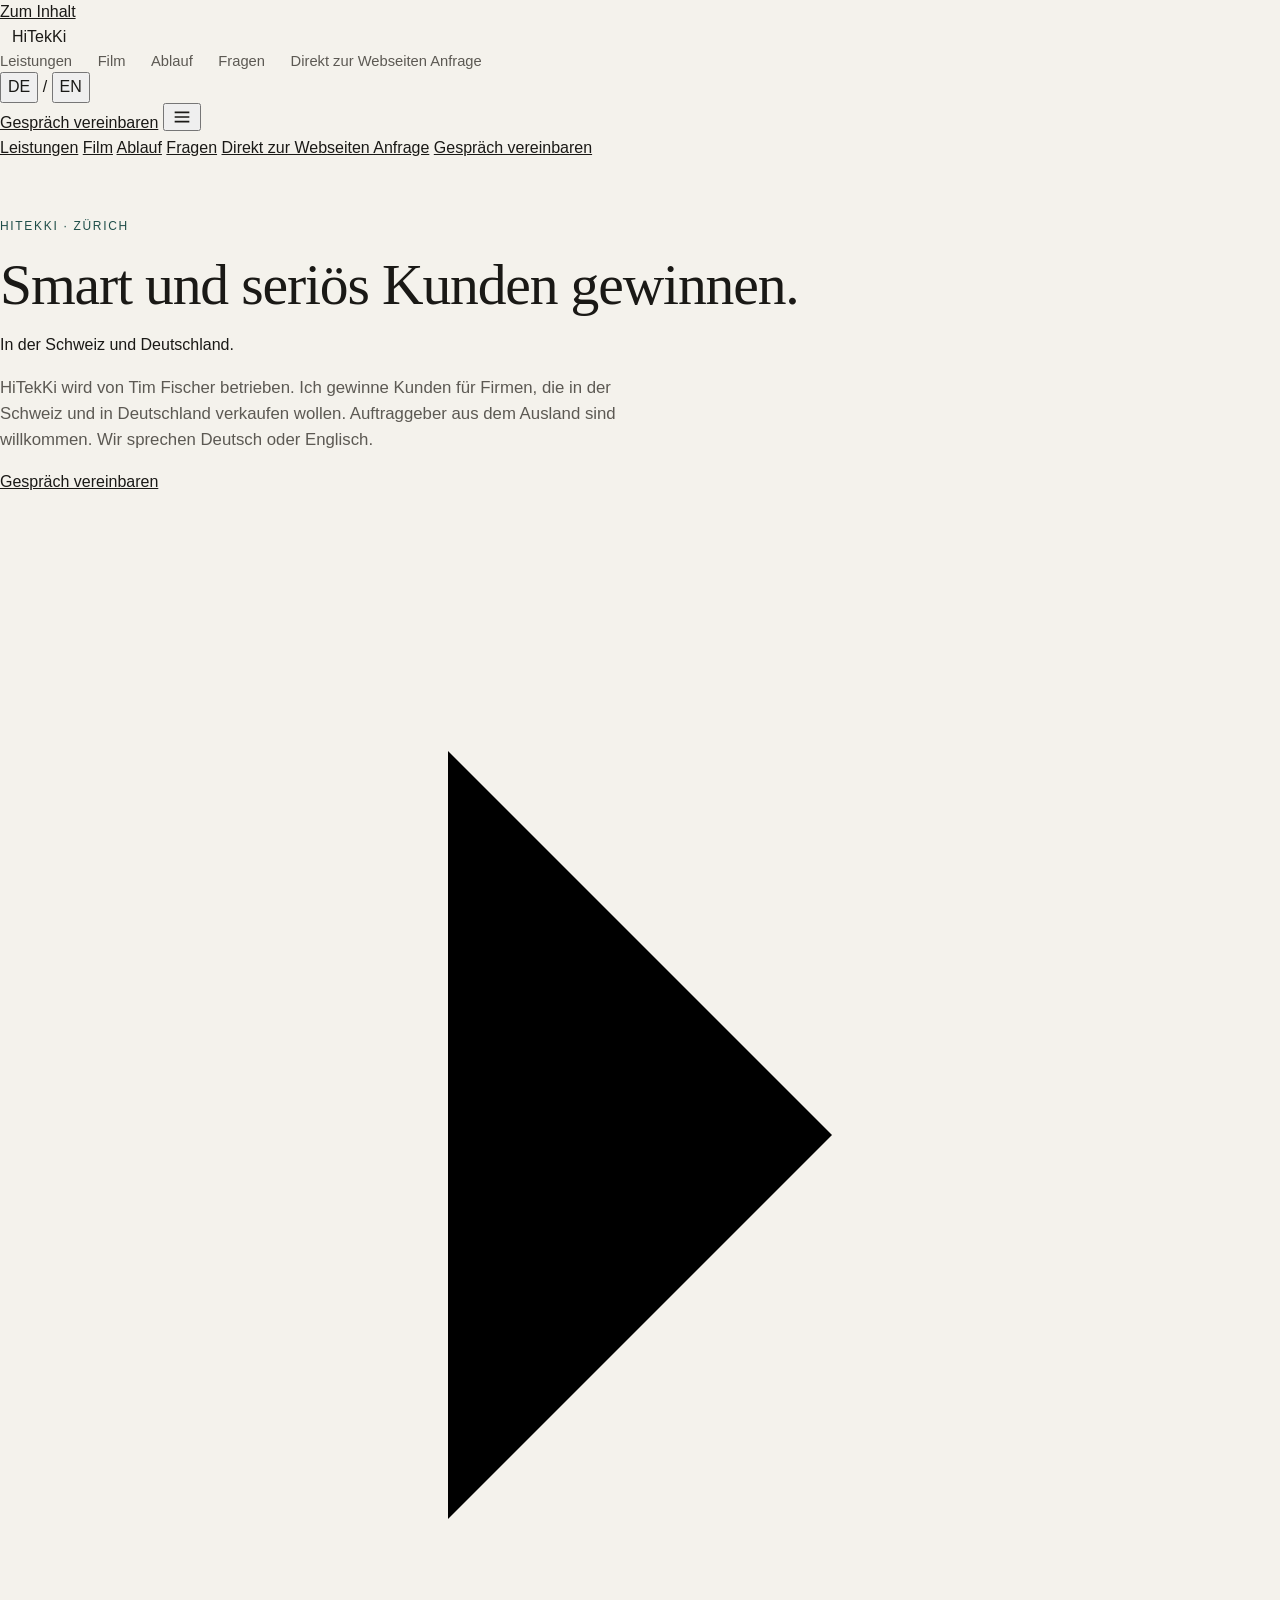
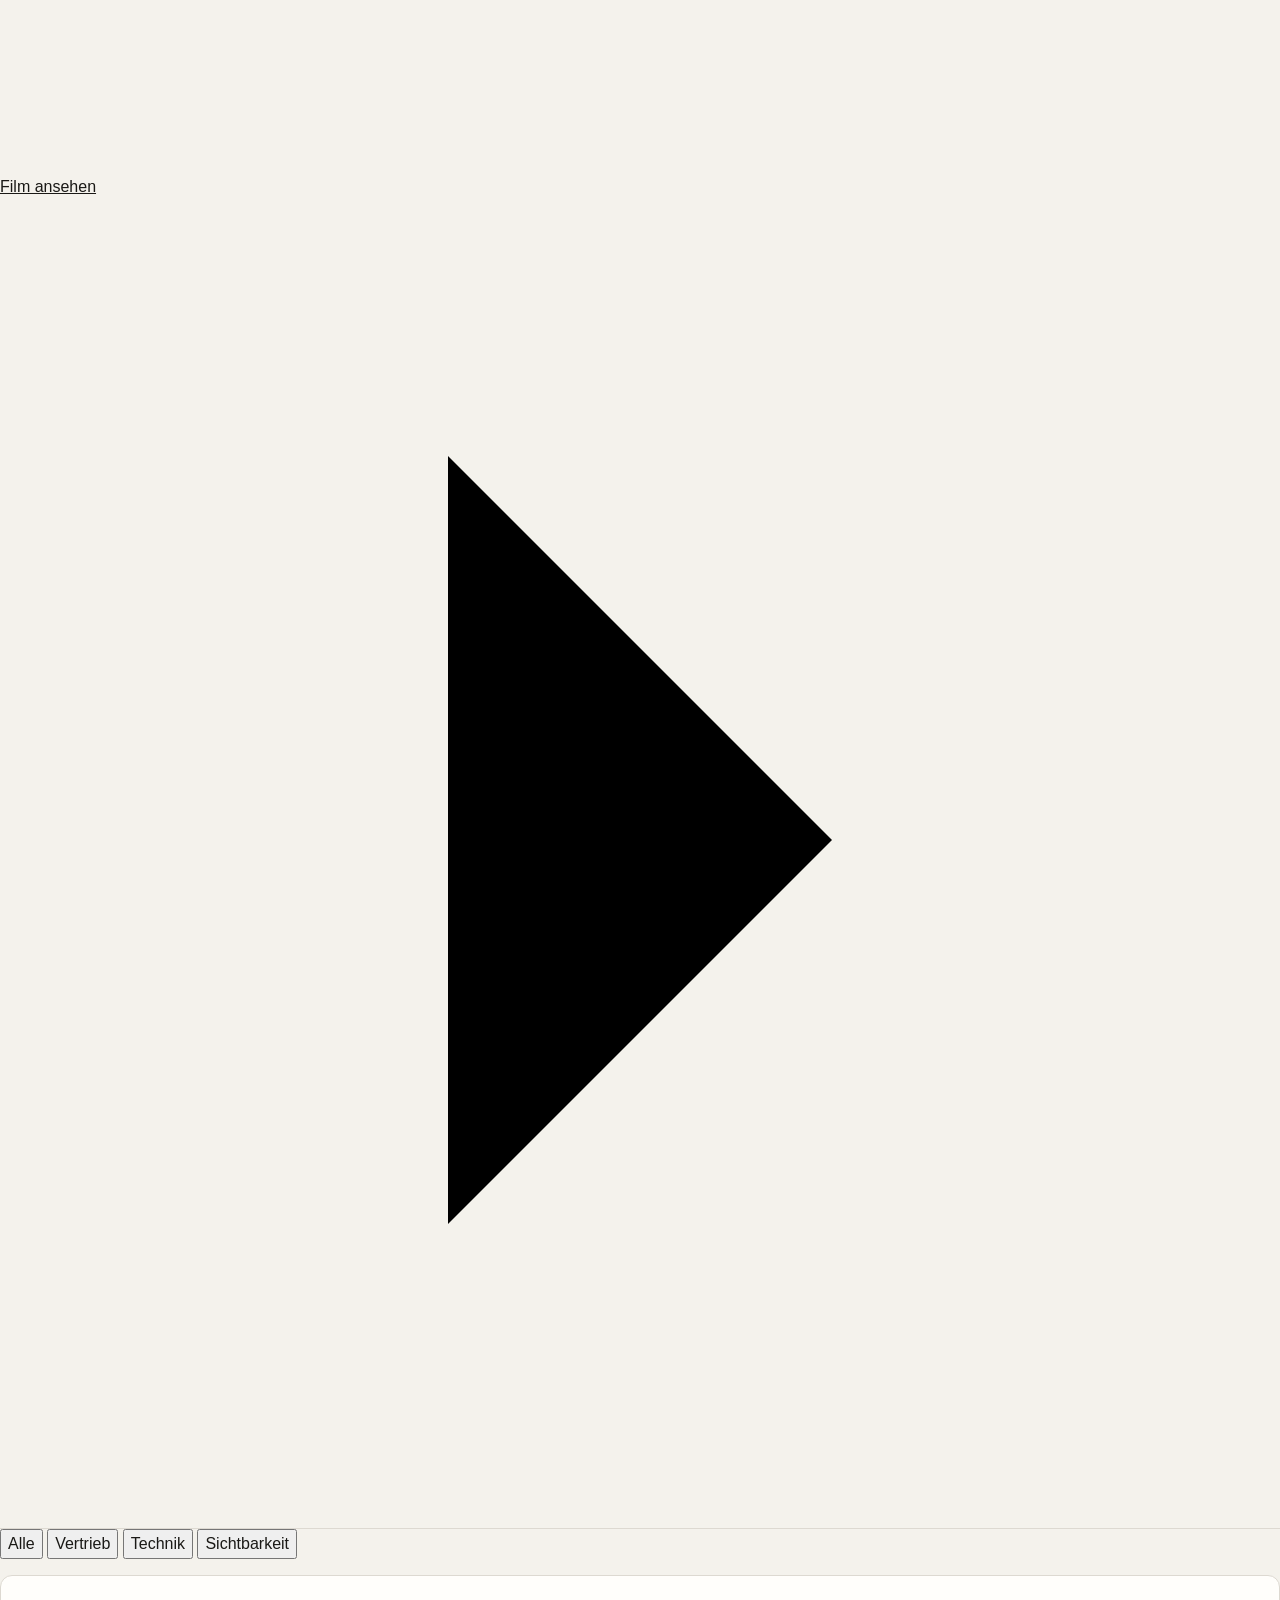
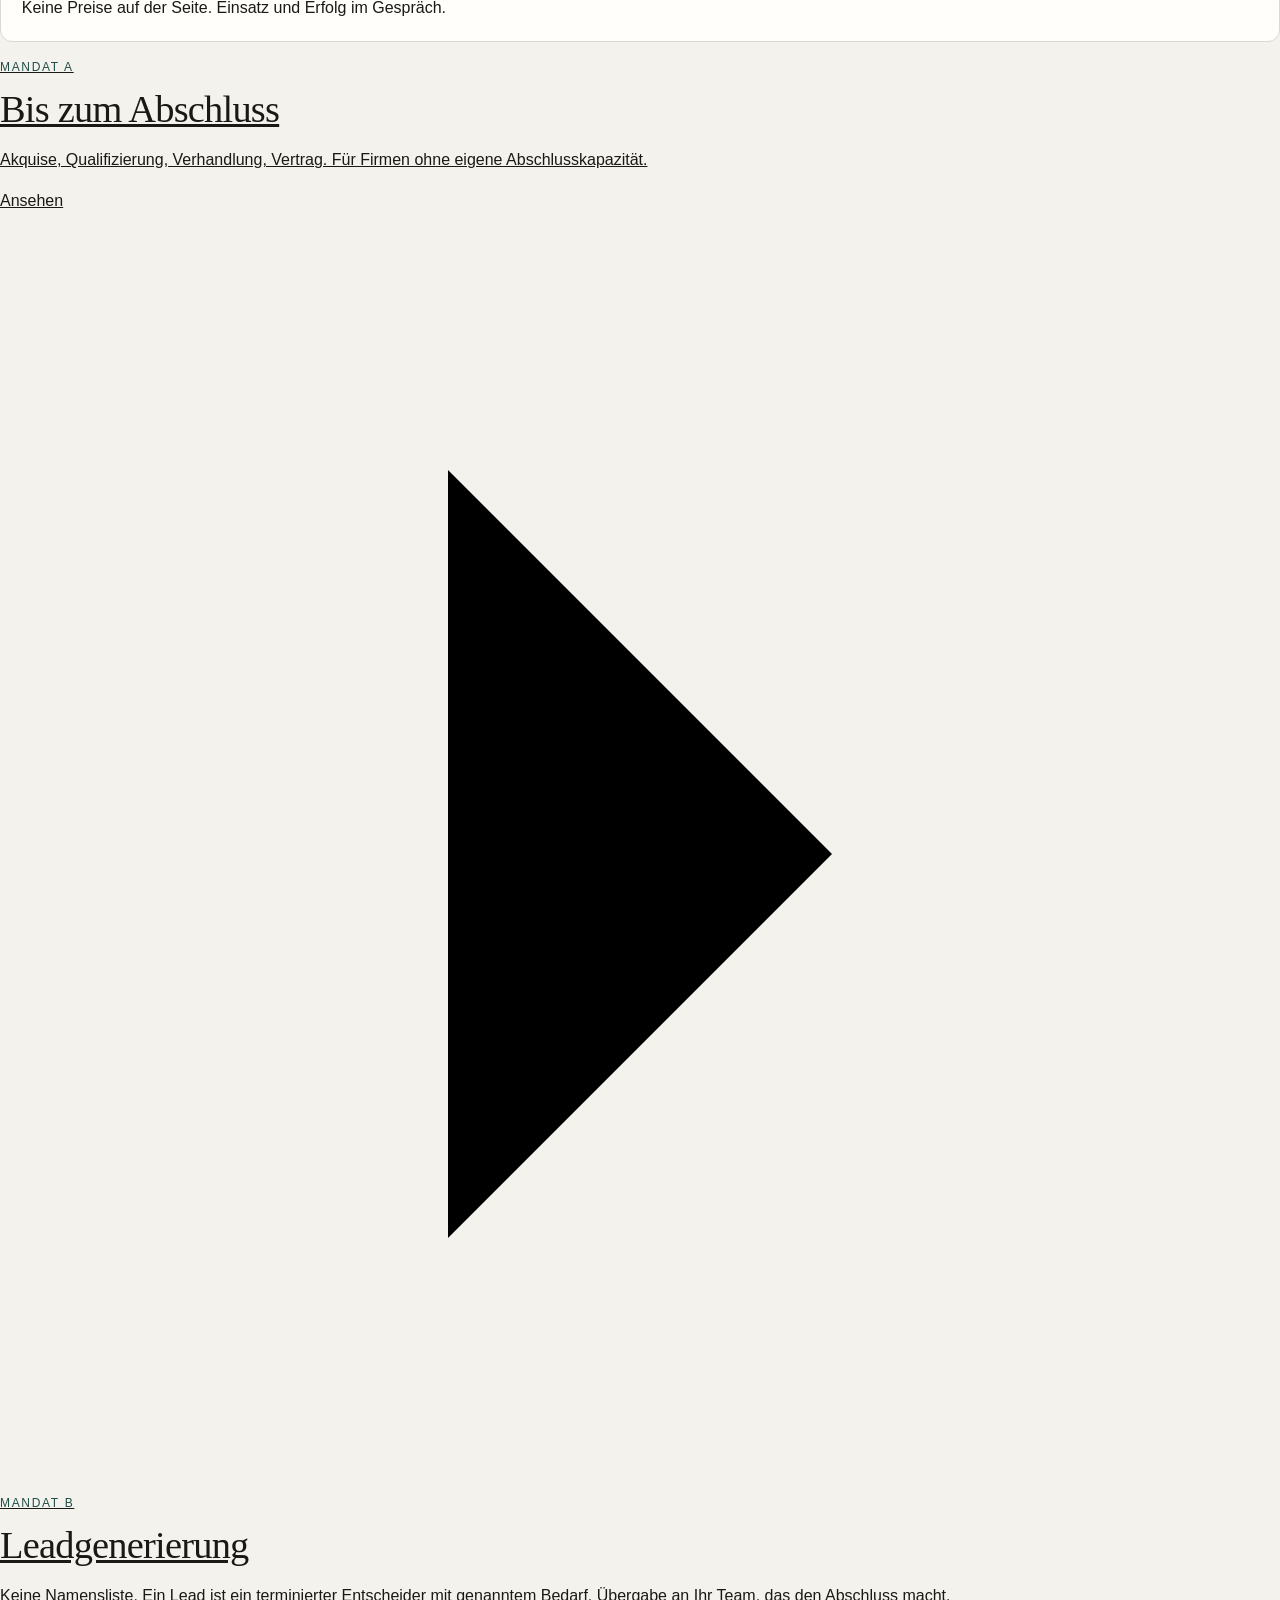
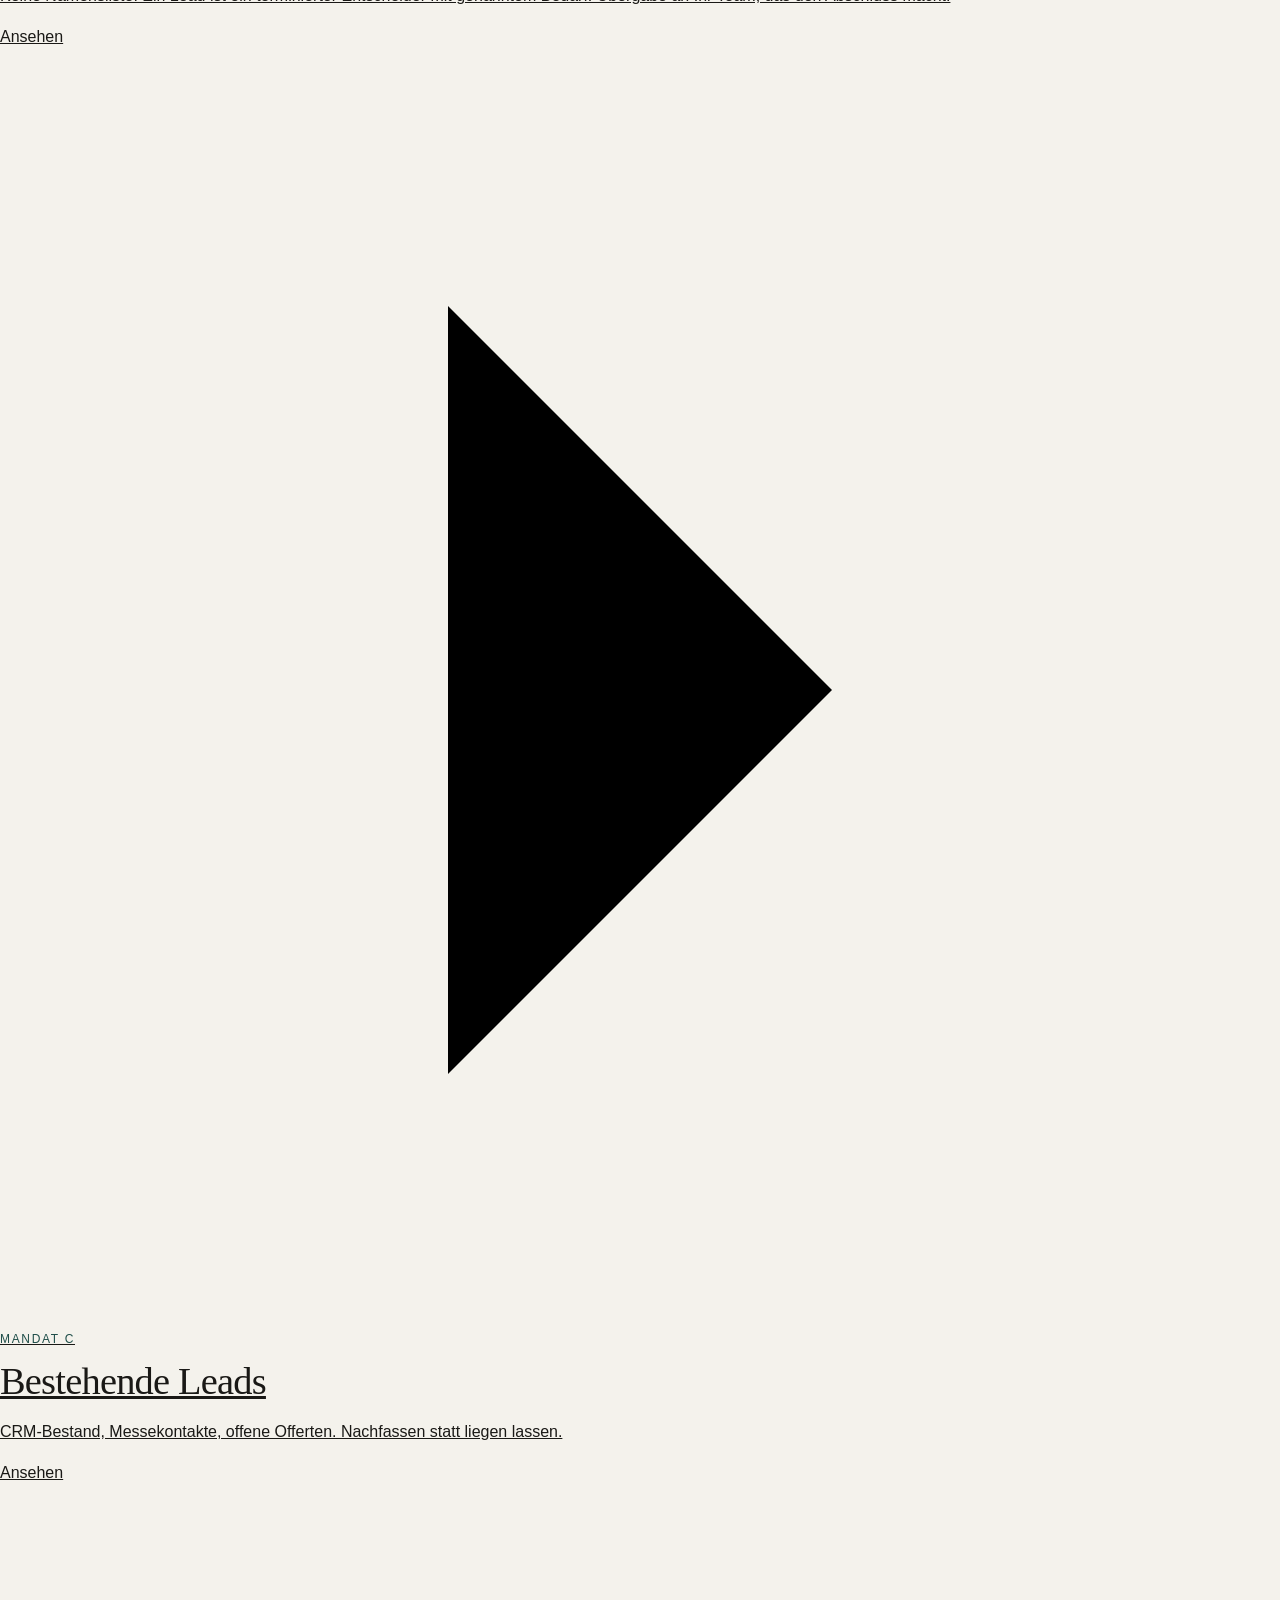
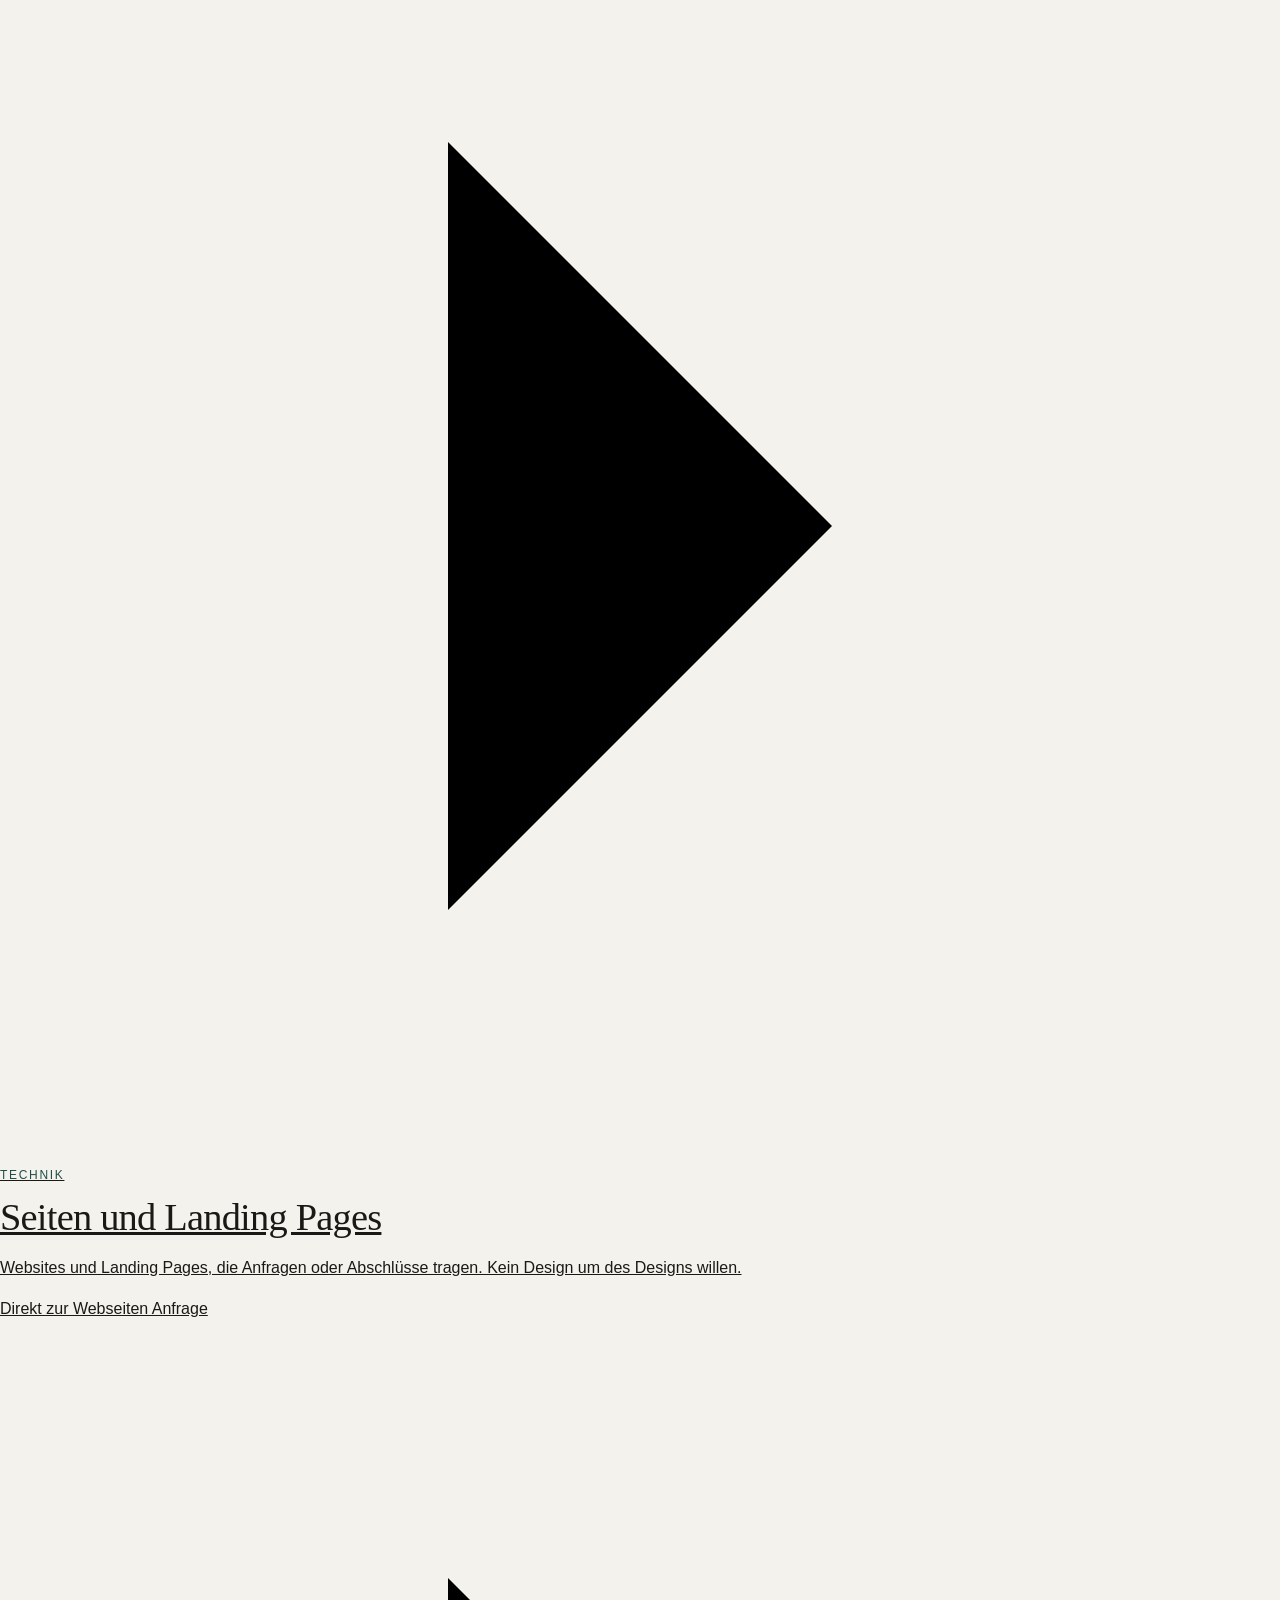
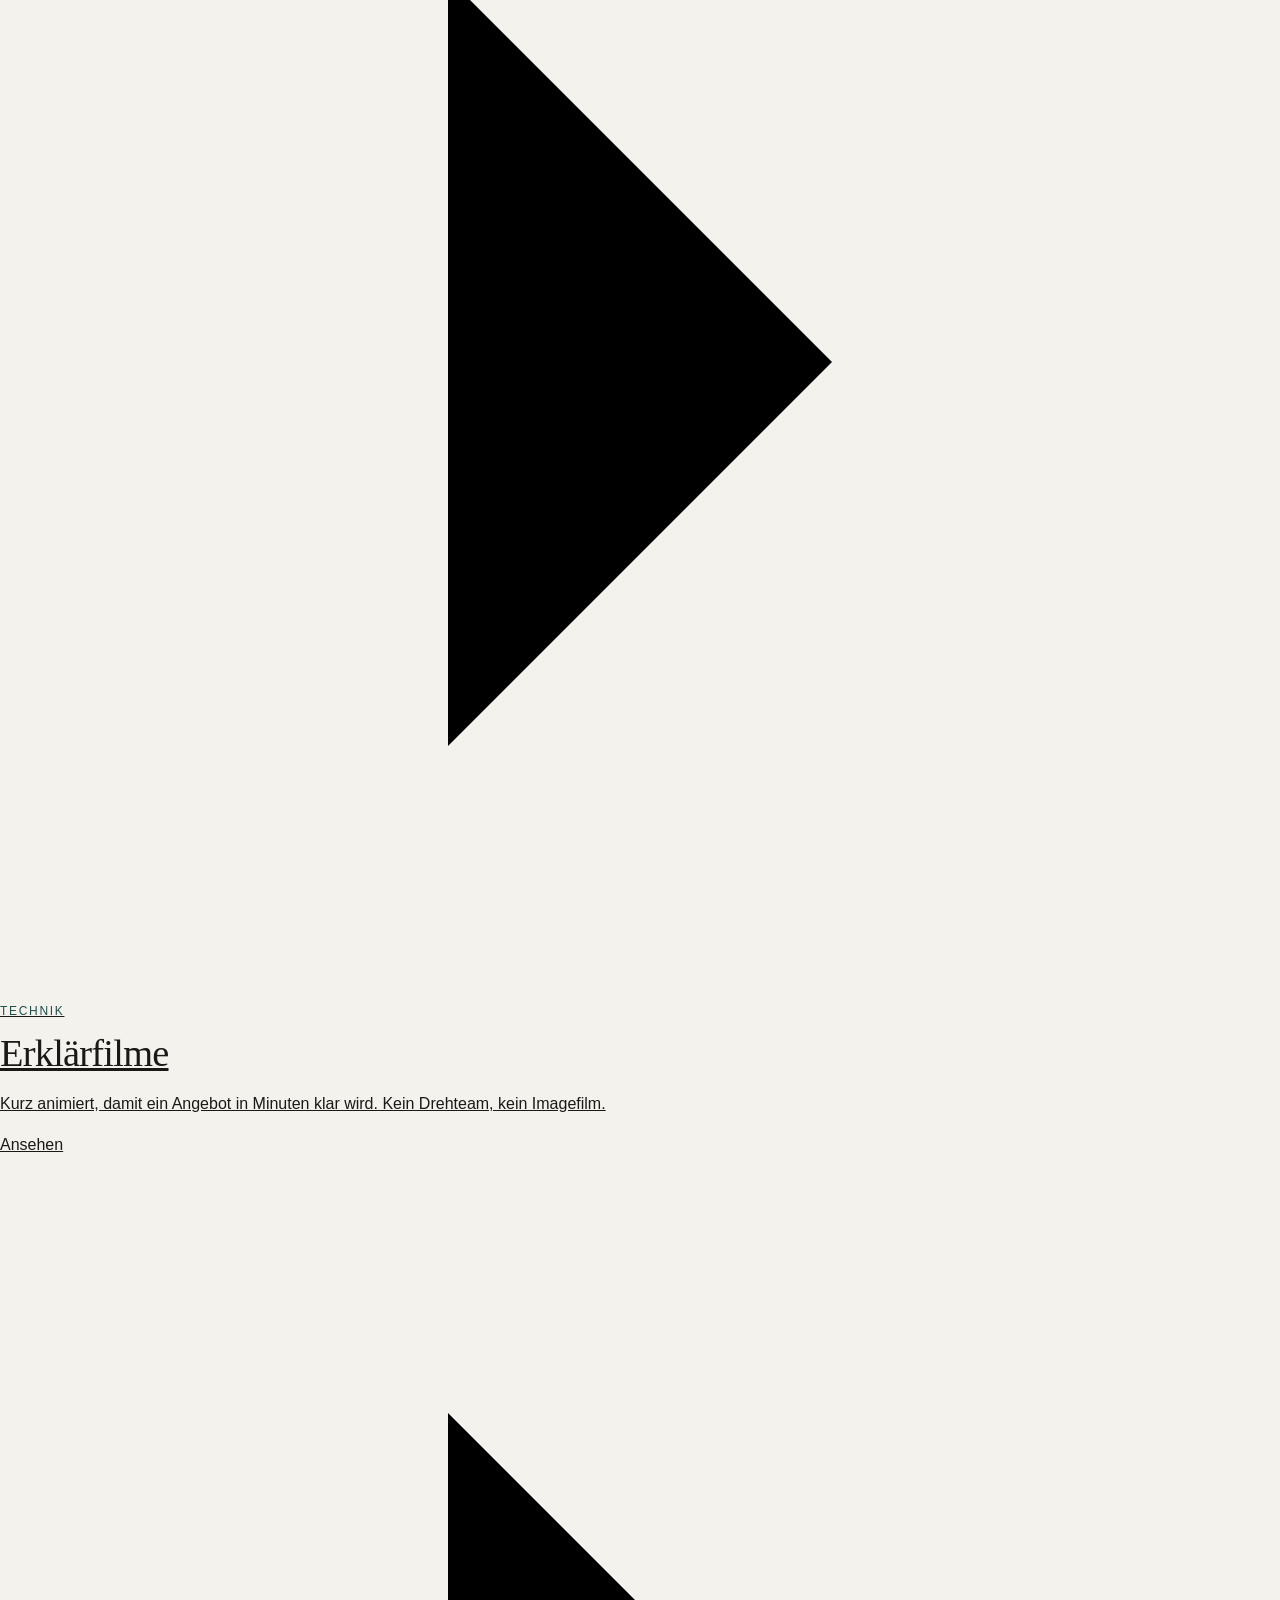
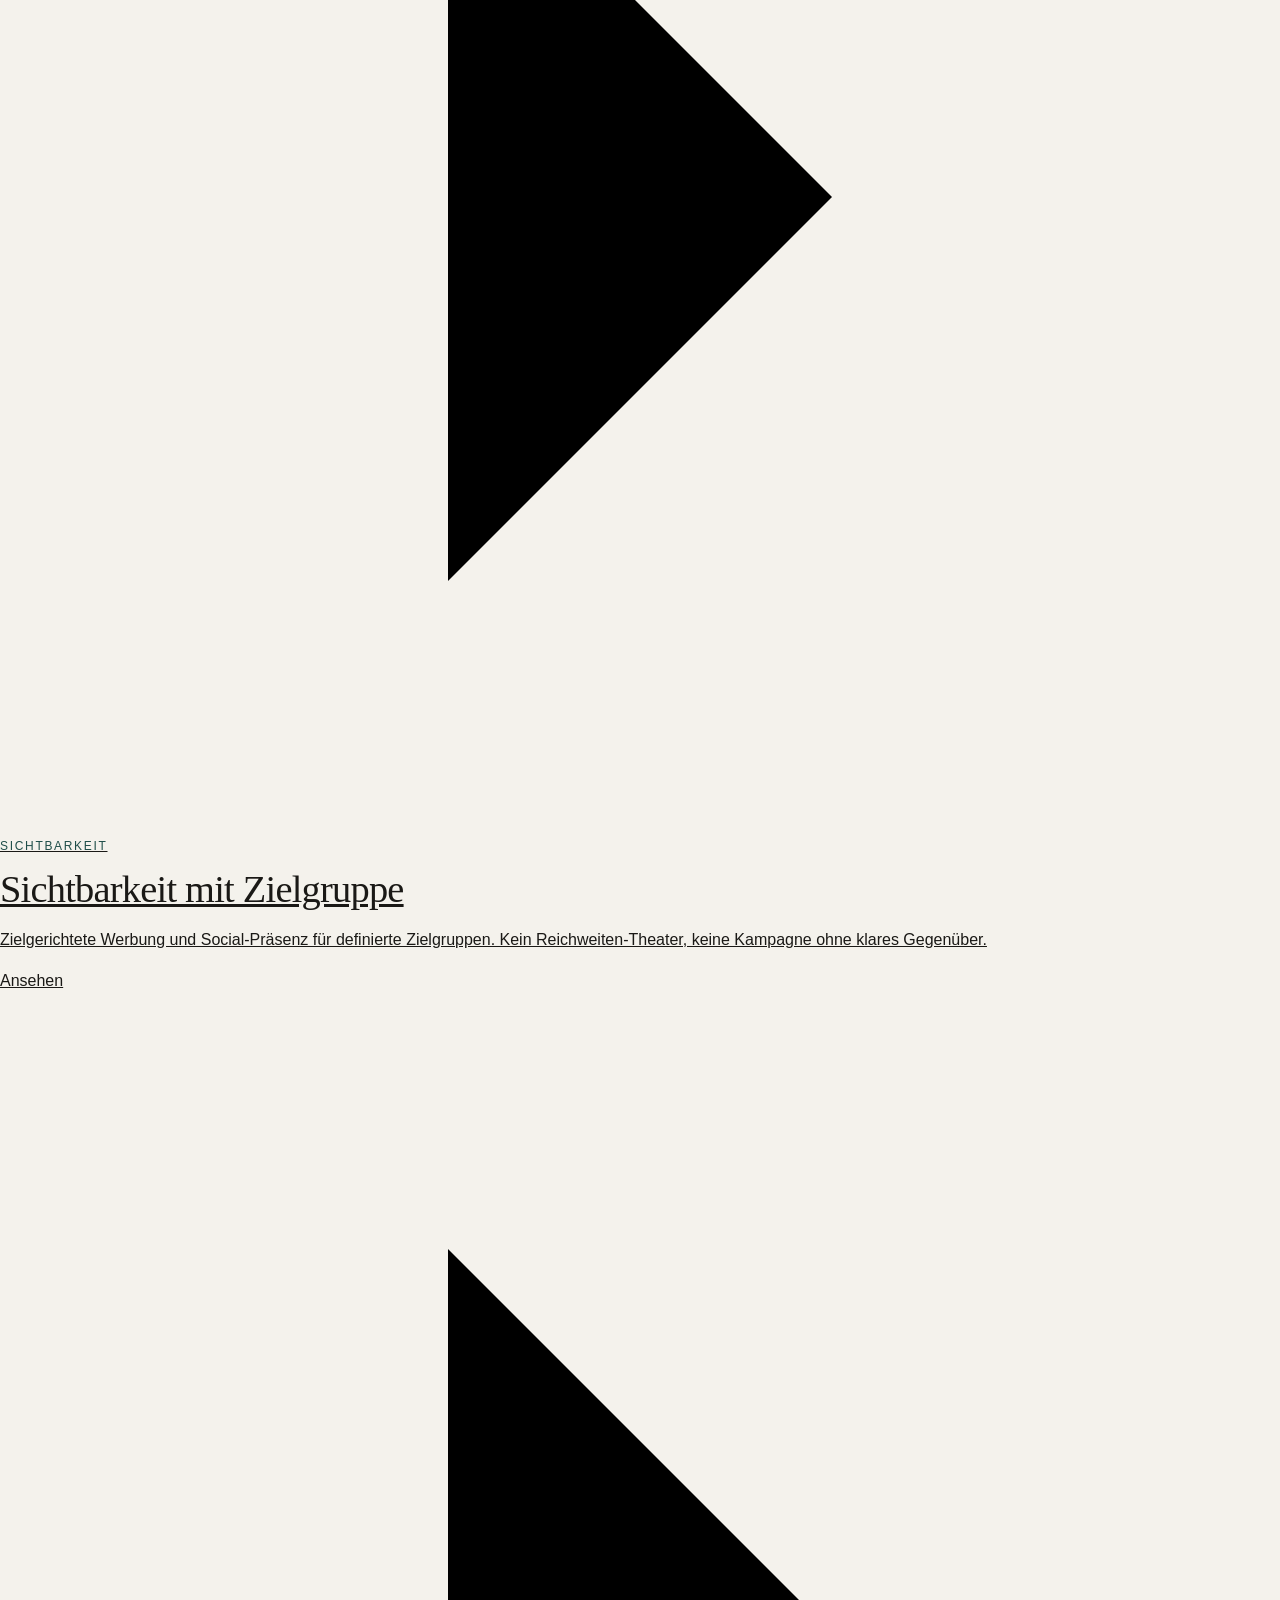
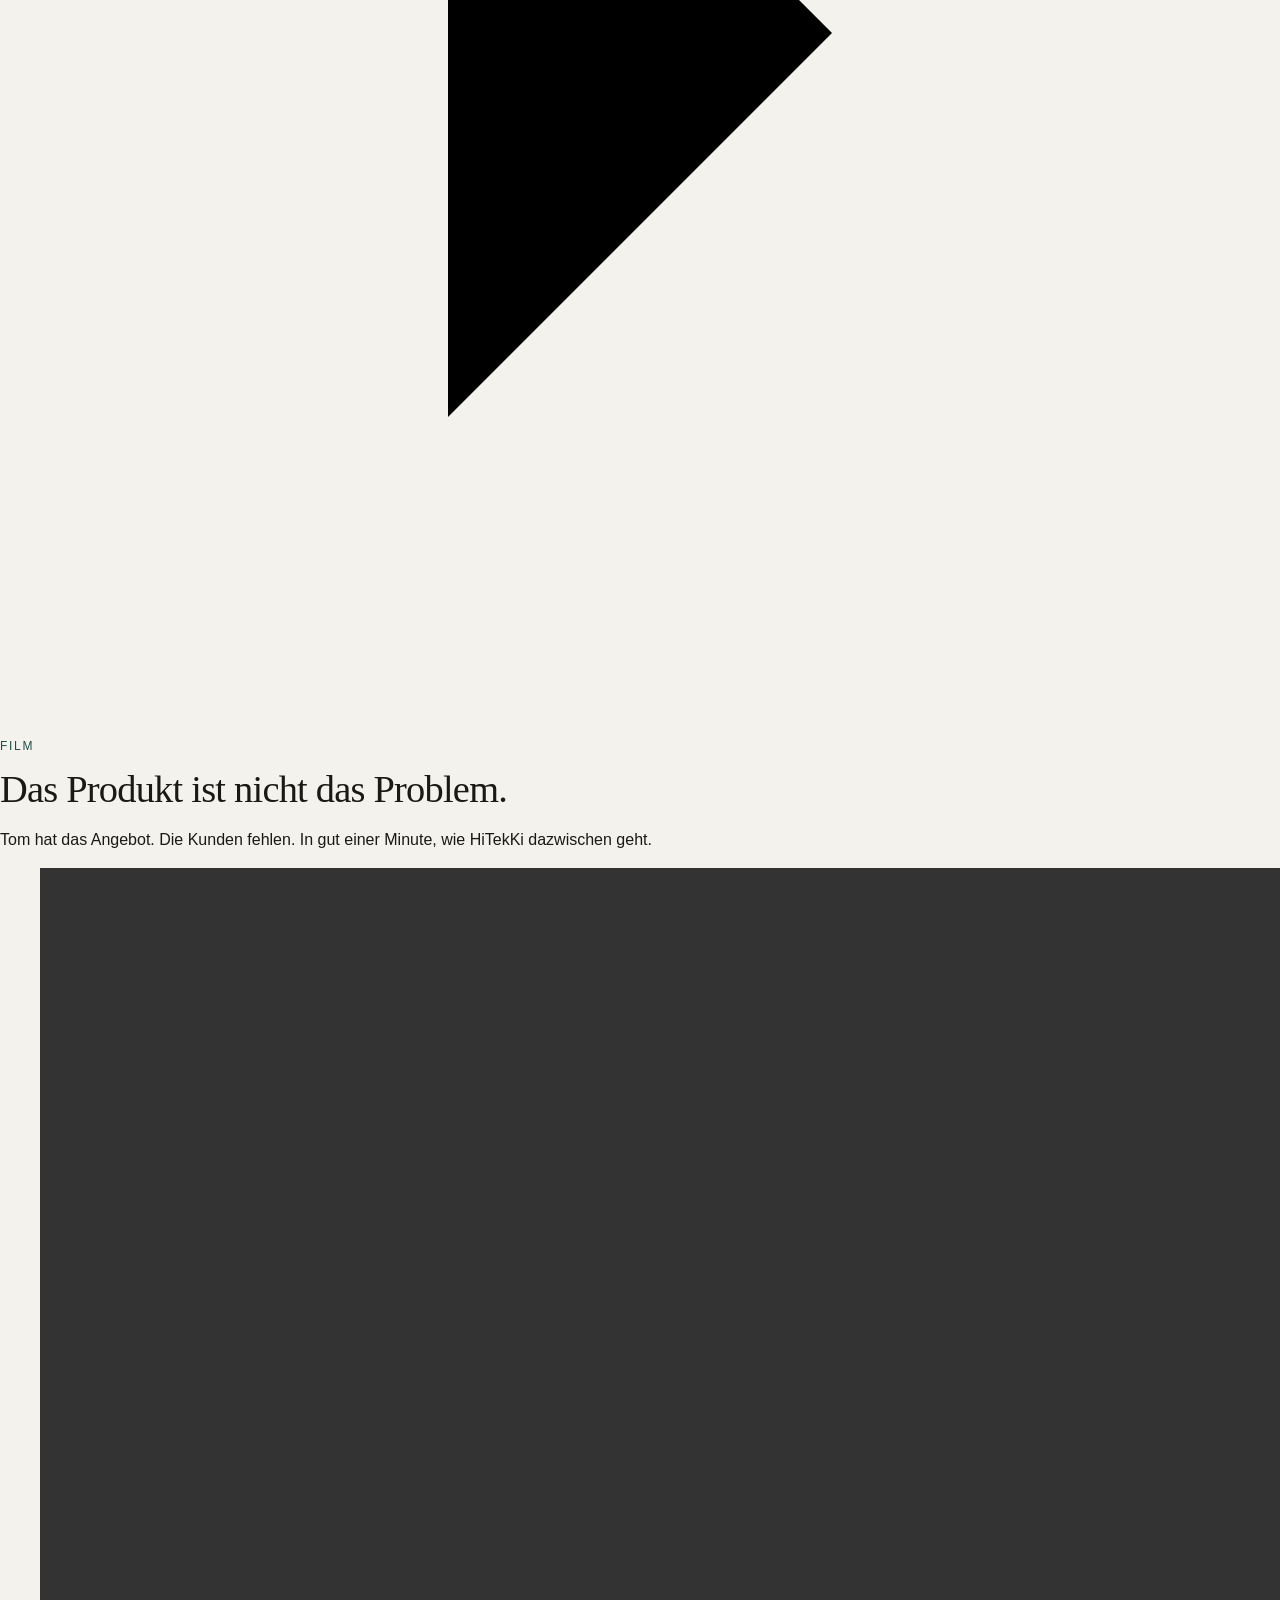
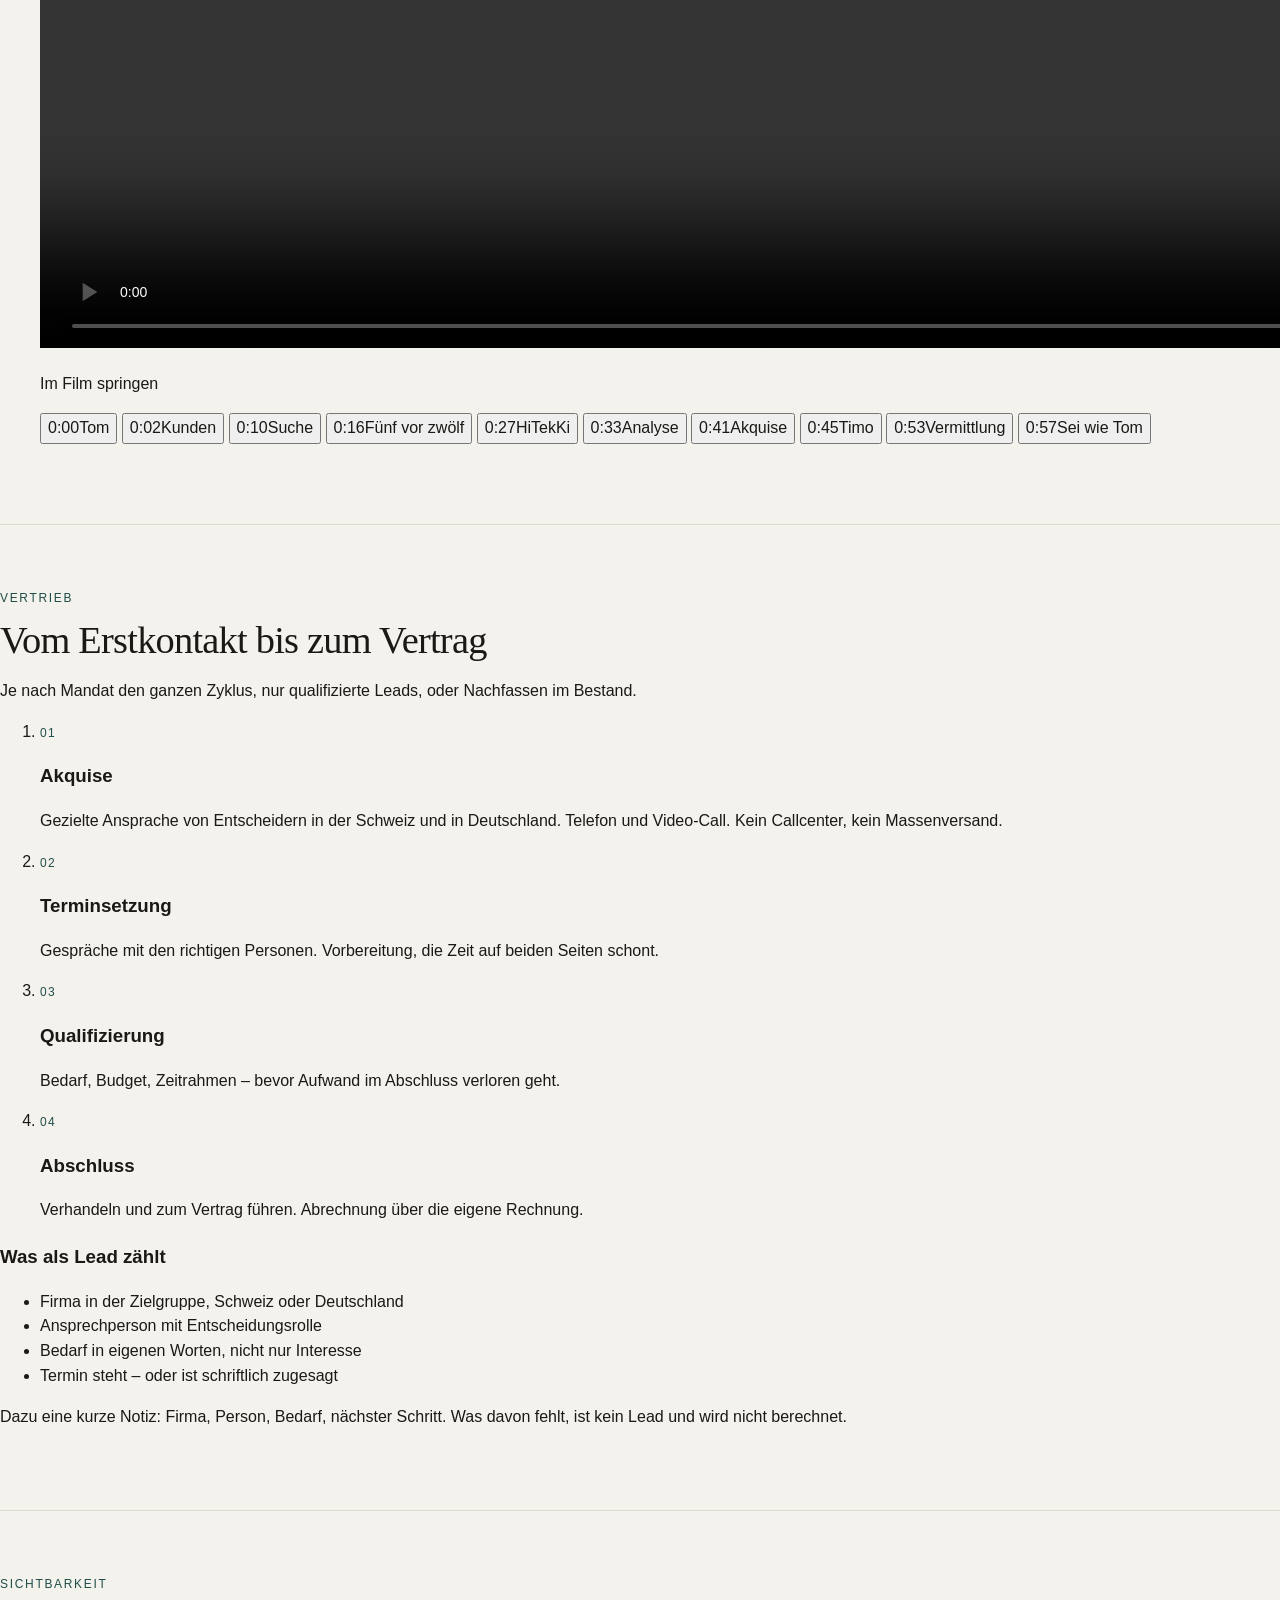
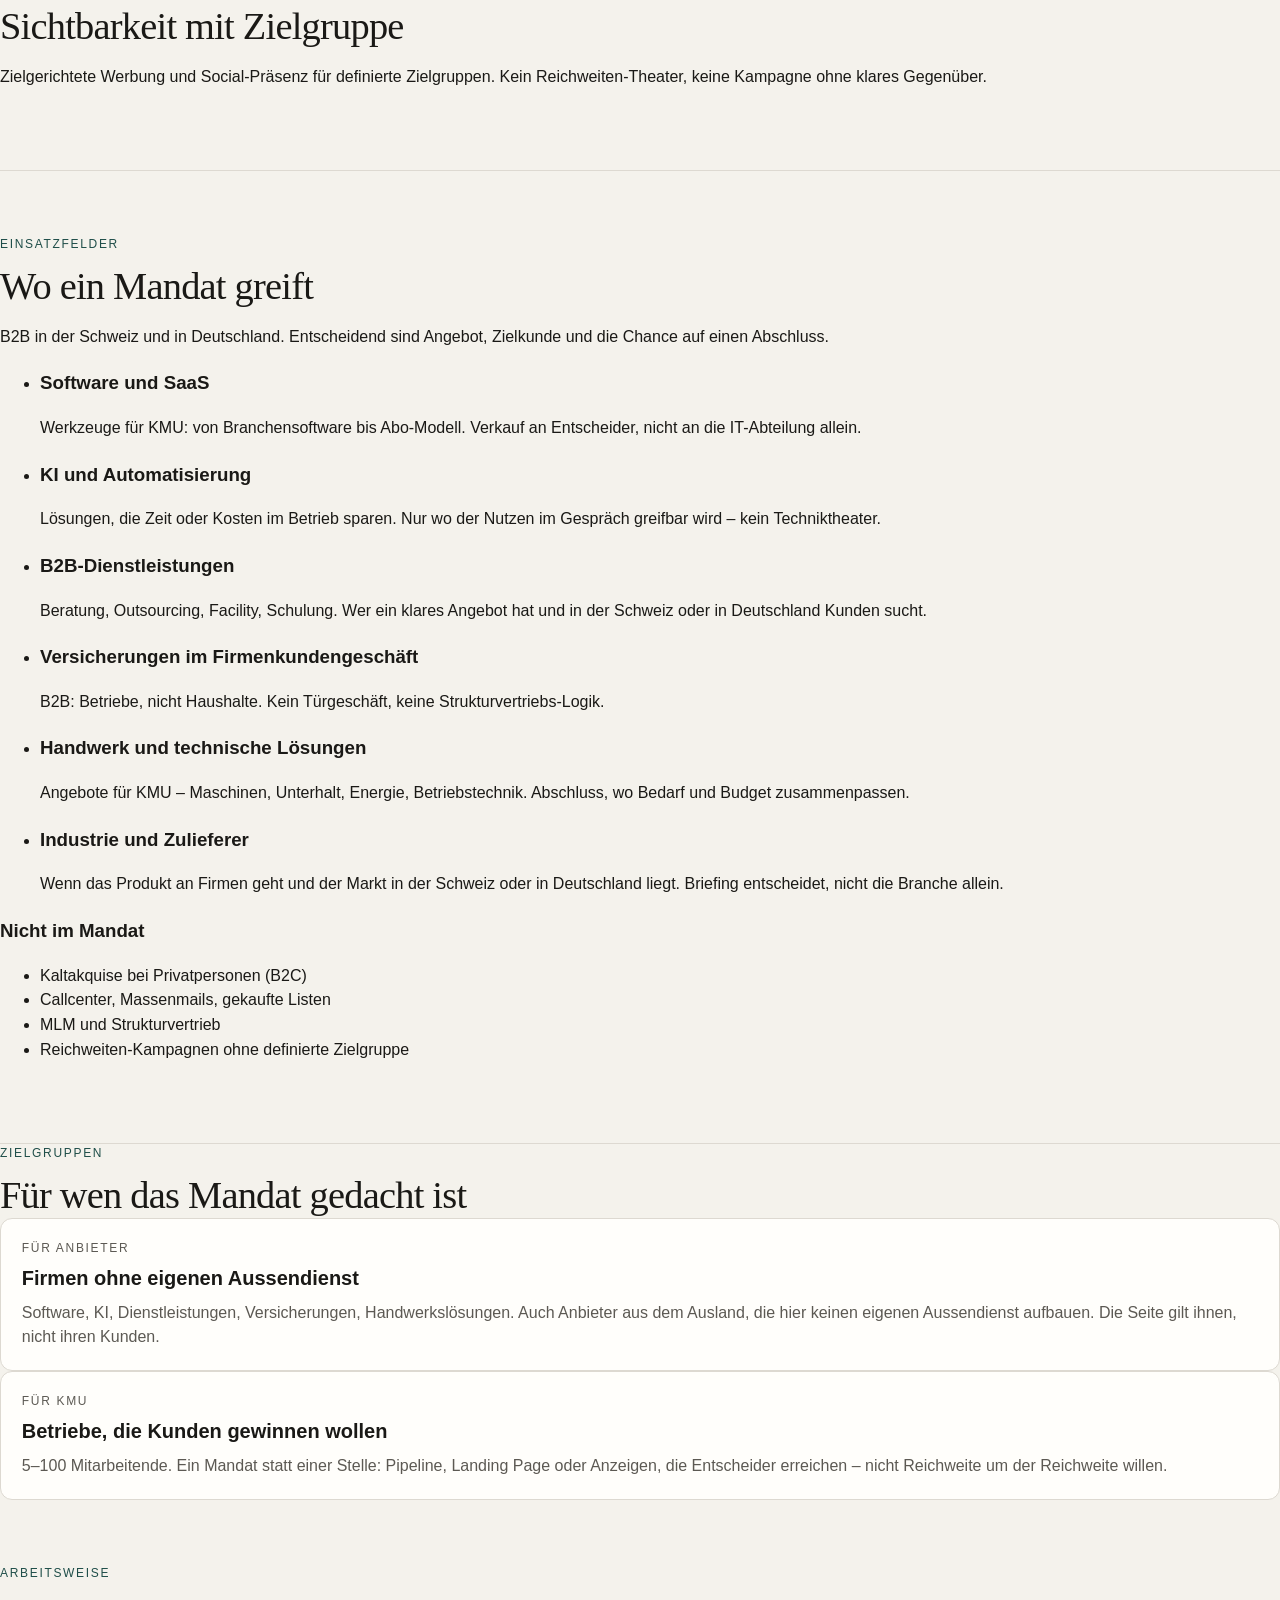
==== public/index.html @ 08c30e2e "Kontakt: Erstes Gespräch klarer gesetzt" ====
<!DOCTYPE html>
<html lang="de">
<head>
  <meta charset="utf-8" />
  <meta name="viewport" content="width=device-width, initial-scale=1" />
  <title>HiTekKi · Vertrieb · Technik · Sichtbarkeit</title>
  <meta name="description" content="HiTekKi – Tim Fischer in Zürich. Smart und seriös Kunden gewinnen, in der Schweiz und in Deutschland." />
  <meta name="author" content="Tim Fischer" />
  <meta name="theme-color" content="#F5F5F7" />
  <link rel="icon" href="/favicon.svg" type="image/svg+xml" />
  <link rel="preconnect" href="https://fonts.googleapis.com" />
  <link rel="preconnect" href="https://fonts.gstatic.com" crossorigin />
  <link href="https://fonts.googleapis.com/css2?family=Inter:wght@400;500;600;700&display=swap" rel="stylesheet" />
  <link rel="stylesheet" href="/style.css?v=18" />
</head>
<body>
  <a class="skip" href="#inhalt" data-i18n="skip">Zum Inhalt</a>
  <header class="bar">
    <div class="bar-inner">
      <a class="logo" href="/" aria-label="HiTekKi, Startseite">
        <span class="mark" aria-hidden="true"><svg viewBox="0 0 76 136"><path d="M64.5 3 42.5 58.5H73L11.5 133 33.5 77.5H3Z"/></svg></span>
        HiTekKi
      </a>
      <nav class="nav" aria-label="Hauptnavigation">
        <a href="#leistungen" data-i18n="nav.services">Leistungen</a>
        <a href="#film" data-i18n="film.kicker">Film</a>
        <a href="#ablauf" data-i18n="nav.process">Ablauf</a>
        <a href="#fragen" data-i18n="nav.questions">Fragen</a>
        <a href="/webseite" data-i18n="nav.web">Direkt zur Webseiten Anfrage</a>
        </nav>
      <div class="tools">
        <div class="langs" role="group" aria-label="Sprache">
          <button type="button" data-lang="de" aria-pressed="true">DE</button>
          <span aria-hidden="true">/</span>
          <button type="button" data-lang="en" aria-pressed="false">EN</button>
        </div>
        <a class="cta" href="#kontakt" data-i18n="nav.cta">Gespräch vereinbaren</a>
        <button class="menu" type="button" data-menu aria-expanded="false" aria-controls="mobile-nav" aria-label="Menü öffnen">
          <svg width="22" height="22" viewBox="0 0 24 24" fill="none" stroke="currentColor" stroke-width="1.75"><path d="M4 7h16M4 12h16M4 17h16"/></svg>
        </button>
      </div>
    </div>
  </header>
  <div id="mobile-nav" class="mobile" data-mobile>
    <div class="bar-inner" style="display:block">
      <a href="#leistungen" data-i18n="nav.services">Leistungen</a>
      <a href="#film" data-i18n="film.kicker">Film</a>
      <a href="#ablauf" data-i18n="nav.process">Ablauf</a>
      <a href="#fragen" data-i18n="nav.questions">Fragen</a>
      <a href="/webseite" data-i18n="nav.web">Direkt zur Webseiten Anfrage</a>
      <a class="cta" href="#kontakt" data-i18n="nav.cta">Gespräch vereinbaren</a>
    </div>
  </div>

  <main id="inhalt">
    <div class="store">
      <section class="hero span-2">
        <p class="kicker">HiTekKi · Zürich</p>
        <h1 data-i18n="hero.line">Smart und seriös Kunden gewinnen.</h1>
        <p class="accent" data-i18n="hero.accent">In der Schweiz und Deutschland.</p>
        <p class="lede" data-i18n="hero.body">HiTekKi wird von Tim Fischer betrieben. Ich gewinne Kunden für Firmen, die in der Schweiz und in Deutschland verkaufen wollen. Auftraggeber aus dem Ausland sind willkommen. Wir sprechen Deutsch oder Englisch.</p>
        <div class="links">
          <a class="more" href="#kontakt"><span data-i18n="nav.cta">Gespräch vereinbaren</span><svg viewBox="0 0 20 20"><path d="M7 4l6 6-6 6"/></svg></a>
          <a class="more" href="#film"><span data-i18n="shop.watch">Film ansehen</span><svg viewBox="0 0 20 20"><path d="M7 4l6 6-6 6"/></svg></a>
        </div>
      </section>

      <div id="leistungen" class="span-2">
        <div class="filters" role="group" aria-label="Sortiment">
          <button type="button" data-filter="all" aria-pressed="true" data-i18n="shop.all">Alle</button>
          <button type="button" data-filter="sales" aria-pressed="false" data-i18n="shop.sales">Vertrieb</button>
          <button type="button" data-filter="build" aria-pressed="false" data-i18n="shop.build">Technik</button>
          <button type="button" data-filter="visibility" aria-pressed="false" data-i18n="shop.visibility">Sichtbarkeit</button>
        </div>
        <p class="note" data-i18n="shop.note">Keine Preise auf der Seite. Einsatz und Erfolg im Gespräch.</p>
      </div>

      <a class="poster dark span-2" data-family="sales" href="#mandat">
        <p class="kicker" data-i18n="a.k">Mandat A</p>
        <h2 data-i18n="a.t">Bis zum Abschluss</h2>
        <p class="sub" data-i18n="a.x">Akquise, Qualifizierung, Verhandlung, Vertrag. Für Firmen ohne eigene Abschlusskapazität.</p>
        <span class="more"><span data-i18n="shop.see">Ansehen</span><svg viewBox="0 0 20 20"><path d="M7 4l6 6-6 6"/></svg></span>
      </a>
      <a class="poster" data-family="sales" href="#mandat">
        <p class="kicker" data-i18n="b.k">Mandat B</p>
        <h2 data-i18n="b.t">Leadgenerierung</h2>
        <p class="sub" data-i18n="b.x">Keine Namensliste. Ein Lead ist ein terminierter Entscheider mit genanntem Bedarf. Übergabe an Ihr Team, das den Abschluss macht.</p>
        <span class="more"><span data-i18n="shop.see">Ansehen</span><svg viewBox="0 0 20 20"><path d="M7 4l6 6-6 6"/></svg></span>
      </a>
      <a class="poster" data-family="sales" href="#mandat">
        <p class="kicker" data-i18n="c.k">Mandat C</p>
        <h2 data-i18n="c.t">Bestehende Leads</h2>
        <p class="sub" data-i18n="c.x">CRM-Bestand, Messekontakte, offene Offerten. Nachfassen statt liegen lassen.</p>
        <span class="more"><span data-i18n="shop.see">Ansehen</span><svg viewBox="0 0 20 20"><path d="M7 4l6 6-6 6"/></svg></span>
      </a>
      <a class="poster" data-family="build" href="/webseite">
        <p class="kicker" data-i18n="p2.t">Technik</p>
        <h2 data-i18n="shop.webTitle">Seiten und Landing Pages</h2>
        <p class="sub" data-i18n="shop.webText">Websites und Landing Pages, die Anfragen oder Abschlüsse tragen. Kein Design um des Designs willen.</p>
        <span class="more"><span data-i18n="nav.web">Direkt zur Webseiten Anfrage</span><svg viewBox="0 0 20 20"><path d="M7 4l6 6-6 6"/></svg></span>
      </a>
      <a class="poster" data-family="build" href="#film">
        <p class="kicker" data-i18n="p2.t">Technik</p>
        <h2 data-i18n="shop.filmTitle">Erklärfilme</h2>
        <p class="sub" data-i18n="shop.filmText">Kurz animiert, damit ein Angebot in Minuten klar wird. Kein Drehteam, kein Imagefilm.</p>
        <span class="more"><span data-i18n="shop.see">Ansehen</span><svg viewBox="0 0 20 20"><path d="M7 4l6 6-6 6"/></svg></span>
      </a>
      <a class="poster dark span-2" data-family="visibility" href="#sichtbarkeit">
        <p class="kicker" data-i18n="p3.t">Sichtbarkeit</p>
        <h2 data-i18n="shop.adsTitle">Sichtbarkeit mit Zielgruppe</h2>
        <p class="sub" data-i18n="p3.x">Zielgerichtete Werbung und Social-Präsenz für definierte Zielgruppen. Kein Reichweiten-Theater, keine Kampagne ohne klares Gegenüber.</p>
        <span class="more"><span data-i18n="shop.see">Ansehen</span><svg viewBox="0 0 20 20"><path d="M7 4l6 6-6 6"/></svg></span>
      </a>

      <section id="technik" class="film span-2">
        <p class="kicker" data-i18n="film.kicker">Film</p>
        <h2 id="film" data-i18n="film.title">Das Produkt ist nicht das Problem.</h2>
        <p class="sub" data-i18n="film.body">Tom hat das Angebot. Die Kunden fehlen. In gut einer Minute, wie HiTekKi dazwischen geht.</p>
        <figure class="player">
          <video id="erklaerfilm" controls playsinline preload="metadata" width="1920" height="1080">
            <source src="/erklaerfilm-de.mp4?v=9" type="video/mp4" />
          </video>
          <p class="jump-label" data-i18n="film.jump">Im Film springen</p>
          <div class="chapters" role="group" aria-label="Im Film springen">
            <button type="button" data-jump="0"><span class="ch-time">0:00</span><span data-i18n="ch.tom">Tom</span></button>
            <button type="button" data-jump="2"><span class="ch-time">0:02</span><span data-i18n="ch.problem">Kunden</span></button>
            <button type="button" data-jump="10"><span class="ch-time">0:10</span><span data-i18n="ch.search">Suche</span></button>
            <button type="button" data-jump="16"><span class="ch-time">0:16</span><span data-i18n="ch.late">Fünf vor zwölf</span></button>
            <button type="button" data-jump="27"><span class="ch-time">0:27</span><span data-i18n="ch.hi">HiTekKi</span></button>
            <button type="button" data-jump="33"><span class="ch-time">0:33</span><span data-i18n="ch.analyse">Analyse</span></button>
            <button type="button" data-jump="41"><span class="ch-time">0:41</span><span data-i18n="ch.akquise">Akquise</span></button>
            <button type="button" data-jump="45"><span class="ch-time">0:45</span><span data-i18n="ch.timo">Timo</span></button>
            <button type="button" data-jump="53"><span class="ch-time">0:53</span><span data-i18n="ch.link">Vermittlung</span></button>
            <button type="button" data-jump="57"><span class="ch-time">0:57</span><span data-i18n="ch.close">Sei wie Tom</span></button>
          </div>
        </figure>
      </section>

      <section id="mandat" class="tile span-2">
        <p class="kicker" data-i18n="man.kicker">Vertrieb</p>
        <h2 data-i18n="man.title">Vom Erstkontakt bis zum Vertrag</h2>
        <p class="intro" data-i18n="man.body">Je nach Mandat den ganzen Zyklus, nur qualifizierte Leads, oder Nachfassen im Bestand.</p>
        <ol class="grid4">
          <li><p class="num">01</p><h3 data-i18n="m1.t">Akquise</h3><p class="small" data-i18n="m1.x">Gezielte Ansprache von Entscheidern in der Schweiz und in Deutschland. Telefon und Video-Call. Kein Callcenter, kein Massenversand.</p></li>
          <li><p class="num">02</p><h3 data-i18n="m2.t">Terminsetzung</h3><p class="small" data-i18n="m2.x">Gespräche mit den richtigen Personen. Vorbereitung, die Zeit auf beiden Seiten schont.</p></li>
          <li><p class="num">03</p><h3 data-i18n="m3.t">Qualifizierung</h3><p class="small" data-i18n="m3.x">Bedarf, Budget, Zeitrahmen – bevor Aufwand im Abschluss verloren geht.</p></li>
          <li><p class="num">04</p><h3 data-i18n="m4.t">Abschluss</h3><p class="small" data-i18n="m4.x">Verhandeln und zum Vertrag führen. Abrechnung über die eigene Rechnung.</p></li>
        </ol>
        <div class="rule">
          <h3 data-i18n="lead.title">Was als Lead zählt</h3>
          <ul class="plain grid2">
            <li data-i18n="lead.1">Firma in der Zielgruppe, Schweiz oder Deutschland</li>
            <li data-i18n="lead.2">Ansprechperson mit Entscheidungsrolle</li>
            <li data-i18n="lead.3">Bedarf in eigenen Worten, nicht nur Interesse</li>
            <li data-i18n="lead.4">Termin steht – oder ist schriftlich zugesagt</li>
          </ul>
          <p class="small" data-i18n="lead.note">Dazu eine kurze Notiz: Firma, Person, Bedarf, nächster Schritt. Was davon fehlt, ist kein Lead und wird nicht berechnet.</p>
        </div>
      </section>

      <section id="sichtbarkeit" class="tile span-2">
        <p class="kicker" data-i18n="p3.t">Sichtbarkeit</p>
        <h2 data-i18n="shop.adsTitle">Sichtbarkeit mit Zielgruppe</h2>
        <p class="intro" data-i18n="p3.x">Zielgerichtete Werbung und Social-Präsenz für definierte Zielgruppen. Kein Reichweiten-Theater, keine Kampagne ohne klares Gegenüber.</p>
      </section>

      <section id="einsatz" class="tile span-2">
        <p class="kicker" data-i18n="fields.kicker">Einsatzfelder</p>
        <h2 data-i18n="fields.title">Wo ein Mandat greift</h2>
        <p class="intro" data-i18n="fields.body">B2B in der Schweiz und in Deutschland. Entscheidend sind Angebot, Zielkunde und die Chance auf einen Abschluss.</p>
        <ul class="grid3">
          <li><h3 data-i18n="f1.t">Software und SaaS</h3><p class="small" data-i18n="f1.x">Werkzeuge für KMU: von Branchensoftware bis Abo-Modell. Verkauf an Entscheider, nicht an die IT-Abteilung allein.</p></li>
          <li><h3 data-i18n="f2.t">KI und Automatisierung</h3><p class="small" data-i18n="f2.x">Lösungen, die Zeit oder Kosten im Betrieb sparen. Nur wo der Nutzen im Gespräch greifbar wird – kein Techniktheater.</p></li>
          <li><h3 data-i18n="f3.t">B2B-Dienstleistungen</h3><p class="small" data-i18n="f3.x">Beratung, Outsourcing, Facility, Schulung. Wer ein klares Angebot hat und in der Schweiz oder in Deutschland Kunden sucht.</p></li>
          <li><h3 data-i18n="f4.t">Versicherungen im Firmenkundengeschäft</h3><p class="small" data-i18n="f4.x">B2B: Betriebe, nicht Haushalte. Kein Türgeschäft, keine Strukturvertriebs-Logik.</p></li>
          <li><h3 data-i18n="f5.t">Handwerk und technische Lösungen</h3><p class="small" data-i18n="f5.x">Angebote für KMU – Maschinen, Unterhalt, Energie, Betriebstechnik. Abschluss, wo Bedarf und Budget zusammenpassen.</p></li>
          <li><h3 data-i18n="f6.t">Industrie und Zulieferer</h3><p class="small" data-i18n="f6.x">Wenn das Produkt an Firmen geht und der Markt in der Schweiz oder in Deutschland liegt. Briefing entscheidet, nicht die Branche allein.</p></li>
        </ul>
        <div class="rule">
          <h3 data-i18n="out.title">Nicht im Mandat</h3>
          <ul class="plain grid2">
            <li data-i18n="out.1">Kaltakquise bei Privatpersonen (B2C)</li>
            <li data-i18n="out.2">Callcenter, Massenmails, gekaufte Listen</li>
            <li data-i18n="out.3">MLM und Strukturvertrieb</li>
            <li data-i18n="out.4">Reichweiten-Kampagnen ohne definierte Zielgruppe</li>
          </ul>
        </div>
      </section>

      <div id="fuer-wen" class="span-2 band">
        <p class="kicker" data-i18n="aud.kicker">Zielgruppen</p>
        <h2 data-i18n="aud.title">Für wen das Mandat gedacht ist</h2>
      </div>
      <article class="card">
        <p class="kicker" data-i18n="aud1.k">Für Anbieter</p>
        <h3 data-i18n="aud1.t">Firmen ohne eigenen Aussendienst</h3>
        <p data-i18n="aud1.x">Software, KI, Dienstleistungen, Versicherungen, Handwerkslösungen. Auch Anbieter aus dem Ausland, die hier keinen eigenen Aussendienst aufbauen. Die Seite gilt ihnen, nicht ihren Kunden.</p>
      </article>
      <article class="card">
        <p class="kicker" data-i18n="aud2.k">Für KMU</p>
        <h3 data-i18n="aud2.t">Betriebe, die Kunden gewinnen wollen</h3>
        <p data-i18n="aud2.x">5–100 Mitarbeitende. Ein Mandat statt einer Stelle: Pipeline, Landing Page oder Anzeigen, die Entscheider erreichen – nicht Reichweite um der Reichweite willen.</p>
      </article>

      <section id="arbeitsweise" class="tile span-2">
        <p class="kicker" data-i18n="met.kicker">Arbeitsweise</p>
        <h2 data-i18n="met.title">So läuft die Zusammenarbeit</h2>
        <p class="intro" data-i18n="met.body">Schlank, klar geregelt. Sie behalten Produkt und Konditionen – ich übernehme Marktzugang, Seite oder Schaltung.</p>
        <div>
          <div class="split"><h3 data-i18n="w1.t">Eine Person, kein Account-Team</h3><p class="small" data-i18n="w1.x">HiTekKi wird von Tim Fischer betrieben. Sie sprechen mit dem, der akquiriert, baut und schaltet – nicht mit einer Weiterleitung.</p></div>
          <div class="split"><h3 data-i18n="w2.t">Vorab oder Einsatzpauschale</h3><p class="small" data-i18n="w2.x">Ein Mandat startet mit einer vereinbarten Vorabzahlung oder einer monatlichen Einsatzpauschale. Sie deckt Briefing, Zeit und Setup – nicht den Erfolg.</p></div>
          <div class="split"><h3 data-i18n="w3.t">Erfolg zusätzlich</h3><p class="small" data-i18n="w3.x">Darüber: Provision auf den Abschluss oder ein Betrag pro qualifiziertem Lead oder Termin. Reine Provision ohne Einsatz ist möglich, aber selten tragfähig – und hier nicht der Standard.</p></div>
          <div class="split"><h3 data-i18n="w4.t">Fremdkosten getrennt</h3><p class="small" data-i18n="w4.x">Anzeigenbudget geht an Google, LinkedIn oder Meta, nicht in meine Rechnung als Marge. Websites und Landing Pages als klares Projektmandat.</p></div>
          <div class="split"><h3 data-i18n="w5.t">Remote, Besuch nach Absprache</h3><p class="small" data-i18n="w5.x">Der Alltag ist Telefon und Video-Call, von Zürich aus. Dazu kurze animierte Erklärfilme, wenn das Angebot eine Bildfolge braucht. Vor Ort komme ich, wenn wir den Termin vorher vereinbaren und mich die Sache selbst überzeugt. Sprache mit Entscheidern: Hochdeutsch. Mit dem Auftraggeber auch Englisch.</p></div>
          <div class="split"><h3 data-i18n="w6.t">Mehrere Mandate möglich</h3><p class="small" data-i18n="w6.x">Parallele Mandate, wenn sie sich nicht konkurrenzieren. Interessenkonflikte werden vorab genannt.</p></div>
          <div class="split"><h3 data-i18n="w7.t">Stand sichtbar</h3><p class="small" data-i18n="w7.x">Regelmässige Abstimmung: Pipeline, Seiten, Kampagnen. Keine Blackbox.</p></div>
        </div>
      </section>

      <section id="ansatz" class="tile span-2">
        <p class="kicker" data-i18n="app.kicker">Ansatz</p>
        <h2 data-i18n="app.title">Ein Ablauf, zwei Märkte. Remote als Standard.</h2>
        <p class="intro" data-i18n="app.body">Ich sitze in Zürich. Telefon, Video-Call, schriftliche Übergabe. Dazu kurze animierte Erklärfilme, wenn Worte allein nicht reichen. Ein Besuch ist die Ausnahme: nach Absprache, und nur wenn mich der Auftrag selbst überzeugt. Markt: Schweiz und Deutschland. Nicht Romandie, nicht Tessin, nicht weltweit.</p>
        <div class="grid2">
          <article><h3 data-i18n="mk1.t">Schweiz</h3><p class="small" data-i18n="mk1.x">Entscheider anrufen, Bedarf klären, Termin oder Abschluss. Die Wege kenne ich. Ein Besuch nur nach Absprache, wenn ich selbst hinter der Sache stehe.</p></article>
          <article><h3 data-i18n="mk2.t">Deutschland</h3><p class="small" data-i18n="mk2.x">Derselbe Ablauf, von Zürich aus. Das Gespräch ist die Leistung. Vor Ort nur nach Absprache, wenn mich der Auftrag überzeugt.</p></article>
        </div>
        <ol class="grid4 rule">
          <li><p class="num">01</p><h3 data-i18n="d1.t">Liste</h3><p class="small" data-i18n="d1.x">Am Vortag: Firma, Entscheider, warum gerade die. Kein Wählen ohne diesen Satz.</p></li>
          <li><p class="num">02</p><h3 data-i18n="d2.t">Anruf</h3><p class="small" data-i18n="d2.x">Kurz. Wer ich bin, was ich gesehen habe, eine Frage. Dann schweigen.</p></li>
          <li><p class="num">03</p><h3 data-i18n="d3.t">Termin</h3><p class="small" data-i18n="d3.x">Wenn Bedarf da ist: Gespräch in den Kalender. Sonst sauber beenden.</p></li>
          <li><p class="num">04</p><h3 data-i18n="d4.t">Notiz</h3><p class="small" data-i18n="d4.x">Firma, Person, Bedarf, nächster Schritt. Das geht an Sie, nicht eine Liste von Namen.</p></li>
        </ol>
      </section>

      <div id="warum" class="span-2 band">
        <p class="kicker" data-i18n="why.kicker">Begründung</p>
        <h2 data-i18n="why.title">Warum HiTekKi – und keine grosse Agentur</h2>
      </div>
      <article class="reason"><h3 data-i18n="r1.t">Qualität statt Masse</h3><p data-i18n="r1.x">Wenige Mandate, dafür zu Ende geführt. Kein Kontingent, das jemand durchreicht, damit die Auslastung stimmt. Was ich annehme, bekomme ich selbst in die Hand.</p></article>
      <article class="reason"><h3 data-i18n="r2.t">Ein Ansprechpartner</h3><p data-i18n="r2.x">Sie sprechen mit dem, der akquiriert, baut und schaltet. Nicht mit einem Account, der das Gespräch führt und die Arbeit danach verteilt.</p></article>
      <article class="reason"><h3 data-i18n="r3.t">Verantwortung an einer Stelle</h3><p data-i18n="r3.x">Kein Vertragswerk aus Strategie, Media und Umsetzung, in dem nachher jeder auf den anderen zeigt. Sitzt etwas nicht, liegt es bei mir. Nicht zwischen den Dienstleistern.</p></article>
      <article class="reason"><h3 data-i18n="r4.t">Ein Mandat, eine Rechnung</h3><p data-i18n="r4.x">Sie kaufen kein Team auf dem Organigramm und keine Präsentation, die beschäftigt wirkt. Abschluss, Seite oder Schaltung. Ein Gegenüber.</p></article>

      <div id="ablauf" class="span-2 band">
        <p class="kicker" data-i18n="pro.kicker">Ablauf</p>
        <h2 data-i18n="pro.title">Vier Schritte bis zum Mandat</h2>
      </div>
      <article class="reason"><p class="num">01</p><h3 data-i18n="s1.t">Kontakt</h3><p data-i18n="s1.x">Kurzes Gespräch. Wir prüfen, ob ein Mandat Sinn ergibt – und welches.</p></article>
      <article class="reason"><p class="num">02</p><h3 data-i18n="s2.t">Briefing</h3><p data-i18n="s2.x">Angebot, Zielkunden, vorhandene Leads, Seite, Kanäle, Einsatz und Erfolgskomponente. Klarheit vor der ersten Aktion.</p></article>
      <article class="reason"><p class="num">03</p><h3 data-i18n="s3.t">Umsetzung</h3><p data-i18n="s3.x">Akquise, Nachfassen, Seite oder gezielte Schaltung. Regelmässige Abstimmung, keine Blackbox.</p></article>
      <article class="reason"><p class="num">04</p><h3 data-i18n="s4.t">Ergebnis</h3><p data-i18n="s4.x">Abschluss, qualifizierte Leads, live geschaltete Seite oder messbare Sichtbarkeit – je nach Mandat.</p></article>

      <section id="fragen" class="tile span-2">
        <p class="kicker" data-i18n="faq.kicker">Fragen</p>
        <h2 data-i18n="faq.title">Was Firmen vor dem Mandat klären</h2>
        <p class="intro" data-i18n="faq.body">Kurz und ohne Folien. Was offen bleibt, gehört ins erste Gespräch.</p>
        <button class="faq-root" type="button" data-faq-root aria-expanded="false">
          <span data-i18n="faq.kicker">Fragen</span><span class="plus" aria-hidden="true">+</span>
        </button>
        <div id="faq-items" hidden>
          <button class="faq-all" type="button" data-faq-toggle data-i18n="faq.open">Alle öffnen</button>
          <div class="qa"><button class="q" type="button" aria-expanded="false"><span data-i18n="q1">Was ist HiTekKi?</span><span class="plus">+</span></button><p class="answer" data-i18n="a1" hidden>Die Marke für meine Arbeit: Vertrieb, Technik, Sichtbarkeit. Betreiber bin ich, Tim Fischer, selbstständig in Zürich. Kein Team hinter der Kulisse, kein Dialekt, keine Agentur mit zehn Logos.</p></div>
          <div class="qa"><button class="q" type="button" aria-expanded="false"><span data-i18n="q2">Für wen ist diese Seite?</span><span class="plus">+</span></button><p class="answer" data-i18n="a2" hidden>Für Firmen, die in der Schweiz oder in Deutschland verkaufen wollen. Der Auftraggeber darf im Ausland sitzen. Mit ihm spreche ich Deutsch oder Englisch, mit seinen Kunden auf Hochdeutsch.</p></div>
          <div class="qa"><button class="q" type="button" aria-expanded="false"><span data-i18n="q3">Sind Sie angestellt oder selbstständig?</span><span class="plus">+</span></button><p class="answer" data-i18n="a3" hidden>Selbstständig. Eigene Rechnung, kein Arbeitsvertrag. Sie beauftragen ein Mandat. Das ist für Partner und Sozialversicherungen der saubere Weg.</p></div>
          <div class="qa"><button class="q" type="button" aria-expanded="false"><span data-i18n="q4">Wie wird vergütet?</span><span class="plus">+</span></button><p class="answer" data-i18n="a4" hidden>Drei Teile, klar getrennt: eine Vorabzahlung oder Einsatzpauschale für die Arbeit; Provision oder Betrag pro qualifiziertem Lead, wenn es um Vertrieb geht; Anzeigenbudget direkt an die Plattform. Websites als Projektmandat. Beträge im Gespräch, nicht als Dumping auf der Seite.</p></div>
          <div class="qa"><button class="q" type="button" aria-expanded="false"><span data-i18n="q5">Warum nicht rein auf Provision?</span><span class="plus">+</span></button><p class="answer" data-i18n="a5" hidden>Weil seriöse Akquise Zeit kostet, bevor der erste Abschluss da ist. Ohne Einsatz tragen nur Mandate mit sehr hoher Abschlusswahrscheinlichkeit. Ein kleines Fixum oder eine Vorabzahlung filtert ausserdem Anfragen, die nicht ernst gemeint sind – für beide Seiten.</p></div>
          <div class="qa"><button class="q" type="button" aria-expanded="false"><span data-i18n="q6">Bauen Sie auch Websites?</span><span class="plus">+</span></button><p class="answer" data-i18n="a6" hidden>Ja – Seiten und Landing Pages, die Anfragen oder Abschlüsse tragen. Kein Design um des Designs willen.</p></div>
          <div class="qa"><button class="q" type="button" aria-expanded="false"><span data-i18n="q7">Schalten Sie Werbung und Social Media?</span><span class="plus">+</span></button><p class="answer" data-i18n="a7" hidden>Ja, zielgerichtet: Suchanzeigen, LinkedIn, wo nötig Meta. Zielgruppe und Angebot zuerst, Kanal danach. Kein TikTok-Entertainment, keine Reichweite ohne Entscheider.</p></div>
          <div class="qa"><button class="q" type="button" aria-expanded="false"><span data-i18n="q8">Arbeiten Sie nur neue Kunden oder auch unseren Bestand?</span><span class="plus">+</span></button><p class="answer" data-i18n="a8" hidden>Beides. Neue Akquise, Leadgenerierung für Ihr Team oder Nachfassen von CRM, Messekontakten und offenen Offerten.</p></div>
          <div class="qa"><button class="q" type="button" aria-expanded="false"><span data-i18n="q9">In welchem Gebiet sind Sie unterwegs?</span><span class="plus">+</span></button><p class="answer" data-i18n="a9" hidden>Sitz Zürich. Normalfall ist Telefon und Video-Call, in der Schweiz und in Deutschland. Ein Besuch ist möglich, vorher abgesprochen, und nur wenn mich der Auftrag selbst überzeugt.</p></div>
          <div class="qa"><button class="q" type="button" aria-expanded="false"><span data-i18n="q10">Sprechen Sie Schweizerdeutsch?</span><span class="plus">+</span></button><p class="answer" data-i18n="a10" hidden>Nein. Gespräche mit Entscheidern auf Hochdeutsch. Das gilt in der Schweiz und in Deutschland. Mit dem Auftraggeber auch auf Englisch.</p></div>
          <div class="qa"><button class="q" type="button" aria-expanded="false"><span data-i18n="q11">Machen Sie auch Erklärvideos?</span><span class="plus">+</span></button><p class="answer" data-i18n="a11" hidden>Ja. Kurze, einfach animierte Filme und Video-Präsentationen, die ein Angebot verständlich machen. Kein Kamerateam, kein Hochglanz. Der Film dient dem Gespräch, nicht der Selbstdarstellung.</p></div>
          <div class="qa"><button class="q" type="button" aria-expanded="false"><span data-i18n="q12">Warum steht keine Telefonnummer auf der Seite?</span><span class="plus">+</span></button><p class="answer" data-i18n="a12" hidden>Weil ich Anfragen zuerst prüfe: Firma, Angebot, ob ein Mandat sinnvoll ist. Danach der Rückruf. Keine öffentliche Nummer, keine ungefilterten Anrufe.</p></div>
          <div class="qa"><button class="q" type="button" aria-expanded="false"><span data-i18n="q13">Kommen Sie vor Ort?</span><span class="plus">+</span></button><p class="answer" data-i18n="a13" hidden>Nach Absprache, ja. Remote bleibt der Normalfall. Ich komme, wenn der Termin vorher steht und mich die Sache selbst interessiert. Nicht als Aussendienst auf Abruf.</p></div>
          <div class="qa"><button class="q" type="button" aria-expanded="false"><span data-i18n="q14">Auch Romandie oder Tessin?</span><span class="plus">+</span></button><p class="answer" data-i18n="a14" hidden>Nein. Gespräche mit Entscheidern auf Hochdeutsch. Markt ist die Schweiz und Deutschland, nicht die französisch- oder italienischsprachige Schweiz.</p></div>
          <div class="qa"><button class="q" type="button" aria-expanded="false"><span data-i18n="q15">Wann lehnen Sie ein Mandat ab?</span><span class="plus">+</span></button><p class="answer" data-i18n="a15" hidden>Wenn Angebot, Markt oder Konditionen nicht tragen. Lieber kein Mandat als Aktivität ohne Abschlusschance.</p></div>
        </div>
      </section>


      <section id="kontakt" class="tile span-2">
        <div class="contact">
          <div class="contact-lead">
            <p class="kicker" data-i18n="con.kicker">Kontakt</p>
            <h2 data-i18n="con.title">Erstes Gespräch.</h2>
            <p class="accent" data-i18n="con.line">Ohne Folien, ohne Pitch-Theater.</p>
            <p class="intro" data-i18n="con.body">Anfrage über das Formular. Ich recherchiere kurz, ob ein Mandat passt – und melde mich dann. Keine öffentliche Telefonnummer, keine Kaltanrufe bei mir.</p>
            <dl class="meta">
              <div><dt data-i18n="con.email">E-Mail</dt><dd><a href="mailto:kontakt@hitekki.ch">kontakt@hitekki.ch</a></dd></div>
              <div><dt data-i18n="con.callback">Rückruf</dt><dd data-i18n="con.callbackValue">Nach Prüfung der Anfrage, nicht öffentlich</dd></div>
              <div><dt data-i18n="con.location">Standort</dt><dd>Bahnhofstrasse 65, 8001 Zürich</dd></div>
            </dl>
          </div>
          <div class="contact-form">
            <div data-thanks class="thanks hide">
              <h2 data-i18n="form.thanks">Danke für die Anfrage.</h2>
              <p class="small" data-i18n="form.thanksBody">Ich prüfe, ob ein Mandat passt, und melde mich in der Regel innerhalb von zwei Arbeitstagen.</p>
            </div>
            <form data-form novalidate>
              <input class="honey" type="text" name="_honey" tabindex="-1" autocomplete="off" aria-hidden="true" />
              <div><label for="name" data-i18n="form.name">Name</label><input id="name" name="name" autocomplete="name" /><p class="err" data-err="name"></p></div>
              <div><label for="company" data-i18n="form.company">Firma</label><input id="company" name="company" autocomplete="organization" /><p class="err" data-err="company"></p></div>
              <div class="pair">
                <div><label for="email" data-i18n="form.email">E-Mail</label><input id="email" name="email" type="email" autocomplete="email" /><p class="err" data-err="email"></p></div>
                <div><label for="phone" data-i18n="form.phone">Ihre Telefonnummer</label><input id="phone" name="phone" type="tel" autocomplete="tel" /><p class="err" data-err="phone"></p></div>
              </div>
              <div><label for="message" data-i18n="form.message">Nachricht</label><textarea id="message" name="message" rows="5" data-i18n-ph="form.ph" placeholder="Worum geht es – Vertrieb, Website, Sichtbarkeit?"></textarea><p class="err" data-err="message"></p></div>
              <button class="submit" type="submit" data-i18n="form.submit">Anfrage senden</button>
              <p class="error" data-form-error></p>
              <p class="fine" data-i18n="form.note">Standort Zürich. Die Anfrage geht direkt an mich. Ich rufe zurück, nachdem ich sie geprüft habe.</p>
            </form>
          </div>
        </div>
      </section>
    </div>
  </main>

  <footer class="foot">
    <div class="foot-inner">
      <div>
        <a class="logo" href="/" aria-label="HiTekKi, Startseite">
          <span class="mark" aria-hidden="true"><svg viewBox="0 0 76 136"><path d="M64.5 3 42.5 58.5H73L11.5 133 33.5 77.5H3Z"/></svg></span>
          HiTekKi
        </a>
        <p><span>Vertrieb · Technik · Sichtbarkeit. </span><span data-i18n="foot.blurb">Persönlich betrieben von Tim Fischer in Zürich. Am Telefon und per Video in der Schweiz und in Deutschland. Internationale Auftraggeber sind willkommen.</span></p>
      </div>
      <div class="col">
        <h2 data-i18n="foot.page">Seite</h2>
        <a href="#leistungen" data-i18n="foot.services">Leistungen</a>
        <a href="#einsatz" data-i18n="foot.fields">Einsatzfelder</a>
        <a href="#ablauf" data-i18n="nav.process">Ablauf</a>
        <a href="#fragen" data-i18n="foot.questions">Fragen</a>
      </div>
      <div class="col">
        <h2 data-i18n="foot.contact">Kontakt</h2>
        <p>Zürich, Schweiz</p>
        <a href="mailto:kontakt@hitekki.ch">kontakt@hitekki.ch</a>
        <p data-i18n="foot.callback">Rückruf nach Prüfung der Anfrage</p>
        <a href="/impressum" data-i18n="foot.imprint">Impressum</a>
        <a href="/datenschutz" data-i18n="foot.privacy">Datenschutz</a>
      </div>
    </div>
    <div class="legal-line"><div class="foot-inner"><p>© 2026 HiTekKi. Tim Fischer.</p><p>Zürich · Schweiz</p></div></div>
  </footer>
  <script src="/script.js?v=11"></script>
</body>
</html>
---- style.css ----
:root {
  --paper: #f4f2ec;
  --cream: #fffefb;
  --ink: #1a1916;
  --muted: #5c5953;
  --pine: #1f4e49;
  --pine-hover: #173c38;
  --line: #ddd9d1;
  --sans: "IBM Plex Sans", "Helvetica Neue", Helvetica, Arial, sans-serif;
  --serif: "Source Serif 4", Palatino, "Palatino Linotype", serif;
}

* { box-sizing: border-box; }
html { scroll-behavior: smooth; scroll-padding-top: 5.5rem; }
body {
  margin: 0;
  background: var(--paper);
  color: var(--ink);
  font-family: var(--sans);
  font-size: 16px;
  line-height: 1.55;
}
img, svg { display: block; max-width: 100%; }
a { color: inherit; }
button, input, textarea { font: inherit; color: inherit; }
h1, h2, h3 { text-wrap: balance; }
p { text-wrap: pretty; }

.wrap {
  width: min(70rem, calc(100% - 2.5rem));
  margin-inline: auto;
}
.kicker {
  margin: 0;
  font-size: 0.75rem;
  font-weight: 500;
  letter-spacing: 0.14em;
  text-transform: uppercase;
  color: var(--pine);
}
h1, h2 { font-family: var(--serif); font-weight: 500; letter-spacing: -0.02em; }
h1 { font-size: clamp(2.2rem, 5vw, 3.6rem); line-height: 1.12; margin: 1.1rem 0 0; }
h2 { font-size: clamp(1.8rem, 3vw, 2.5rem); line-height: 1.2; margin: 0.6rem 0 0; }
.lede { max-width: 40rem; color: var(--muted); font-size: 1.05rem; }
.muted { color: var(--muted); }
.pine { color: var(--pine); }

.header {
  position: sticky;
  top: 0;
  z-index: 20;
  background: rgba(244, 242, 236, 0.95);
  border-bottom: 1px solid var(--line);
  backdrop-filter: blur(8px);
}
.header-bar {
  display: flex;
  align-items: center;
  justify-content: space-between;
  gap: 1rem;
  height: 4rem;
}
.logo {
  display: flex;
  align-items: center;
  gap: 0.75rem;
  text-decoration: none;
}
.bolt {
  width: 2.5rem;
  height: 2.5rem;
  display: grid;
  place-items: center;
  background: var(--ink);
  color: var(--paper);
  border-radius: 4px;
}
.bolt svg { width: 1.1rem; height: auto; }
.logo strong { display: block; font-family: var(--serif); font-size: 1.15rem; font-weight: 500; }
.logo small { display: block; margin-top: 0.15rem; color: var(--muted); font-size: 0.68rem; letter-spacing: 0.02em; }
.nav { display: none; gap: 1.6rem; }
.nav a { text-decoration: none; color: var(--muted); font-size: 0.92rem; }
.nav a:hover { color: var(--ink); }
.header-actions { display: flex; align-items: center; gap: 0.5rem; }
.lang { display: flex; border: 1px solid var(--line); border-radius: 999px; overflow: hidden; }
.lang button {
  border: 0;
  background: transparent;
  padding: 0.35rem 0.6rem;
  cursor: pointer;
  font-size: 0.75rem;
}
.lang button[aria-pressed="true"] { background: var(--ink); color: var(--paper); }
.btn {
  display: inline-flex;
  align-items: center;
  justify-content: center;
  gap: 0.4rem;
  min-height: 2.7rem;
  padding: 0.55rem 1rem;
  border-radius: 6px;
  text-decoration: none;
  border: 1px solid transparent;
  cursor: pointer;
  background: var(--pine);
  color: var(--paper);
}
.btn:hover { background: var(--pine-hover); }
.btn.ghost { background: transparent; color: var(--ink); border-color: var(--line); }
.btn.ghost:hover { background: var(--cream); }
.menu-btn { display: inline-flex; background: transparent; border: 0; cursor: pointer; padding: 0.4rem; }
.mobile-nav {
  display: none;
  border-top: 1px solid var(--line);
  padding: 0.5rem 0 1rem;
}
.mobile-nav a {
  display: block;
  padding: 0.85rem 0;
  border-bottom: 1px solid var(--line);
  text-decoration: none;
  font-family: var(--serif);
  font-size: 1.4rem;
}
.mobile-nav.open { display: block; }

.hero { border-bottom: 1px solid var(--line); padding: 3.5rem 0 3rem; }
.hero-grid, .split, .two, .cards, .grid-3, .grid-2 { display: grid; gap: 1.5rem; }
.meta { margin: 2rem 0 0; }
.meta div { padding-top: 1rem; }
.meta dt { font-size: 0.72rem; letter-spacing: 0.12em; text-transform: uppercase; color: var(--muted); }
.meta dd { margin: 0.3rem 0 0; }
.actions { display: flex; flex-wrap: wrap; gap: 0.7rem; margin-top: 1.6rem; }

section { padding: 4rem 0; border-bottom: 1px solid var(--line); }
.card, .item, form, .note {
  background: var(--cream);
  border: 1px solid var(--line);
  border-radius: 12px;
  padding: 1.25rem 1.3rem;
}
.num { font-size: 0.75rem; letter-spacing: 0.12em; color: var(--pine); }
.card h3, .item h3 { margin: 0.35rem 0 0.4rem; font-size: 1.25rem; }
.card p, .item p { margin: 0; color: var(--muted); }
ul.clean { margin: 0; padding-left: 1.1rem; color: var(--muted); }
ul.clean li + li { margin-top: 0.4rem; }

details {
  border-bottom: 1px solid var(--line);
  padding: 0.9rem 0;
}
details summary {
  cursor: pointer;
  font-weight: 500;
  list-style: none;
  display: flex;
  justify-content: space-between;
  gap: 1rem;
}
details summary::-webkit-details-marker { display: none; }
details summary::after { content: "+"; color: var(--pine); }
details[open] summary::after { content: "\u2013"; }
details p { color: var(--muted); margin: 0.7rem 0 0.2rem; }
.faq-tools { margin: 1rem 0 0.4rem; }

form { display: grid; gap: 0.9rem; }
label { display: grid; gap: 0.35rem; font-size: 0.9rem; }
input, textarea {
  width: 100%;
  border: 1px solid var(--line);
  background: #fff;
  border-radius: 8px;
  padding: 0.7rem 0.8rem;
}
textarea { min-height: 8rem; resize: vertical; }
.error { color: #8a2e2e; font-size: 0.8rem; min-height: 1em; }
.form-row { display: grid; gap: 0.9rem; }
.thanks { display: none; }
.thanks.show { display: block; }
form.hide { display: none; }

.footer {
  background: var(--ink);
  color: rgba(244, 242, 236, 0.86);
  padding: 3rem 0 1.2rem;
}
.footer a { color: inherit; }
.footer .logo small, .footer .dim { color: rgba(244, 242, 236, 0.62); }
.footer .bolt { background: var(--paper); color: var(--ink); }
.foot-grid, .legal-links { display: grid; gap: 1.5rem; }
.foot-bottom {
  display: flex;
  justify-content: space-between;
  gap: 1rem;
  flex-wrap: wrap;
  margin-top: 2rem;
  padding-top: 1rem;
  border-top: 1px solid rgba(244, 242, 236, 0.12);
  font-size: 0.78rem;
  color: rgba(244, 242, 236, 0.5);
}
.legal { padding: 3.5rem 0 4rem; max-width: 42rem; }
.legal h1 { font-size: 2.4rem; }
.legal h2 { font-size: 1.45rem; margin-top: 2rem; }
.legal p { color: var(--muted); }
.back { color: var(--muted); }

@media (min-width: 800px) {
  .wrap { width: min(70rem, calc(100% - 4rem)); }
  .nav { display: flex; }
  .menu-btn { display: none; }
  .hero-grid { grid-template-columns: 1.6fr 0.8fr; align-items: end; }
  .meta { margin: 0; padding-left: 2rem; border-left: 1px solid var(--line); }
  .cards, .grid-3 { grid-template-columns: repeat(3, 1fr); }
  .grid-2, .two, .split, .form-row, .foot-grid { grid-template-columns: 1fr 1fr; }
  .legal-links { grid-template-columns: 1fr 1fr; }
}
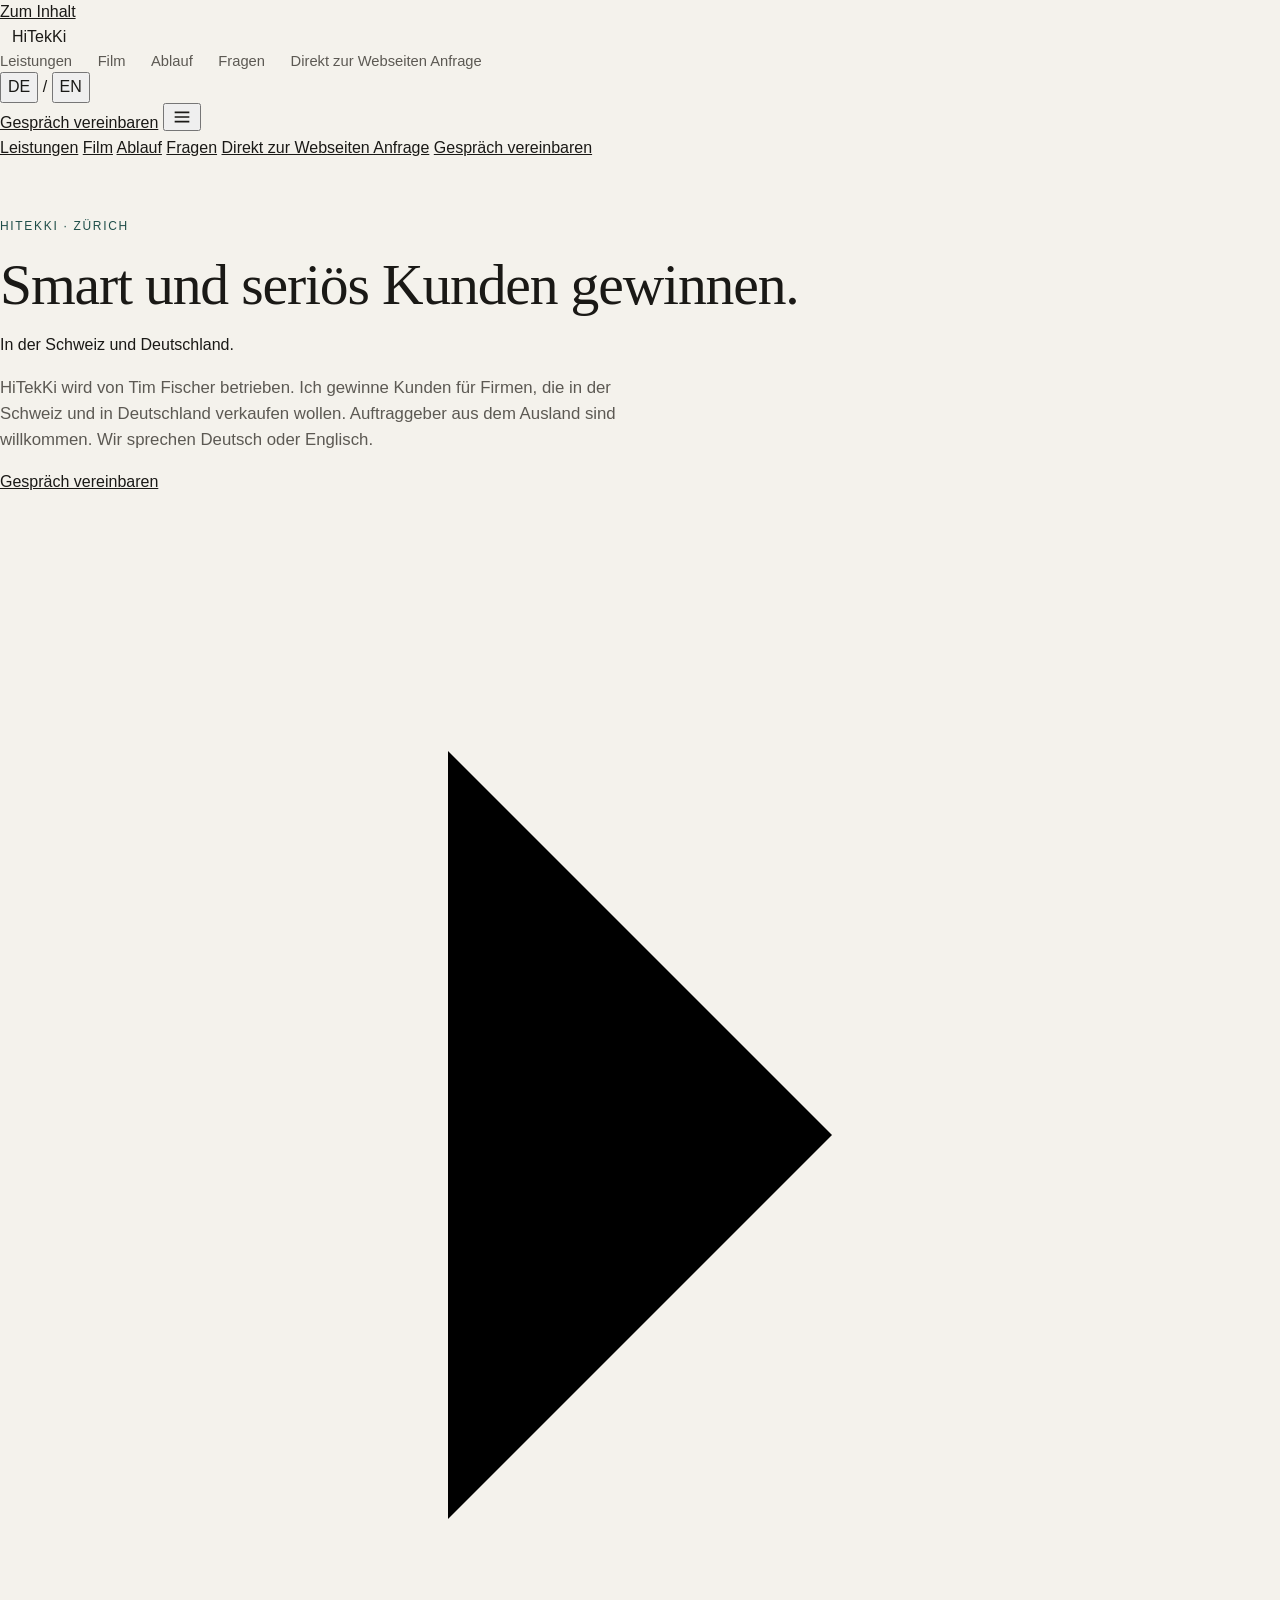
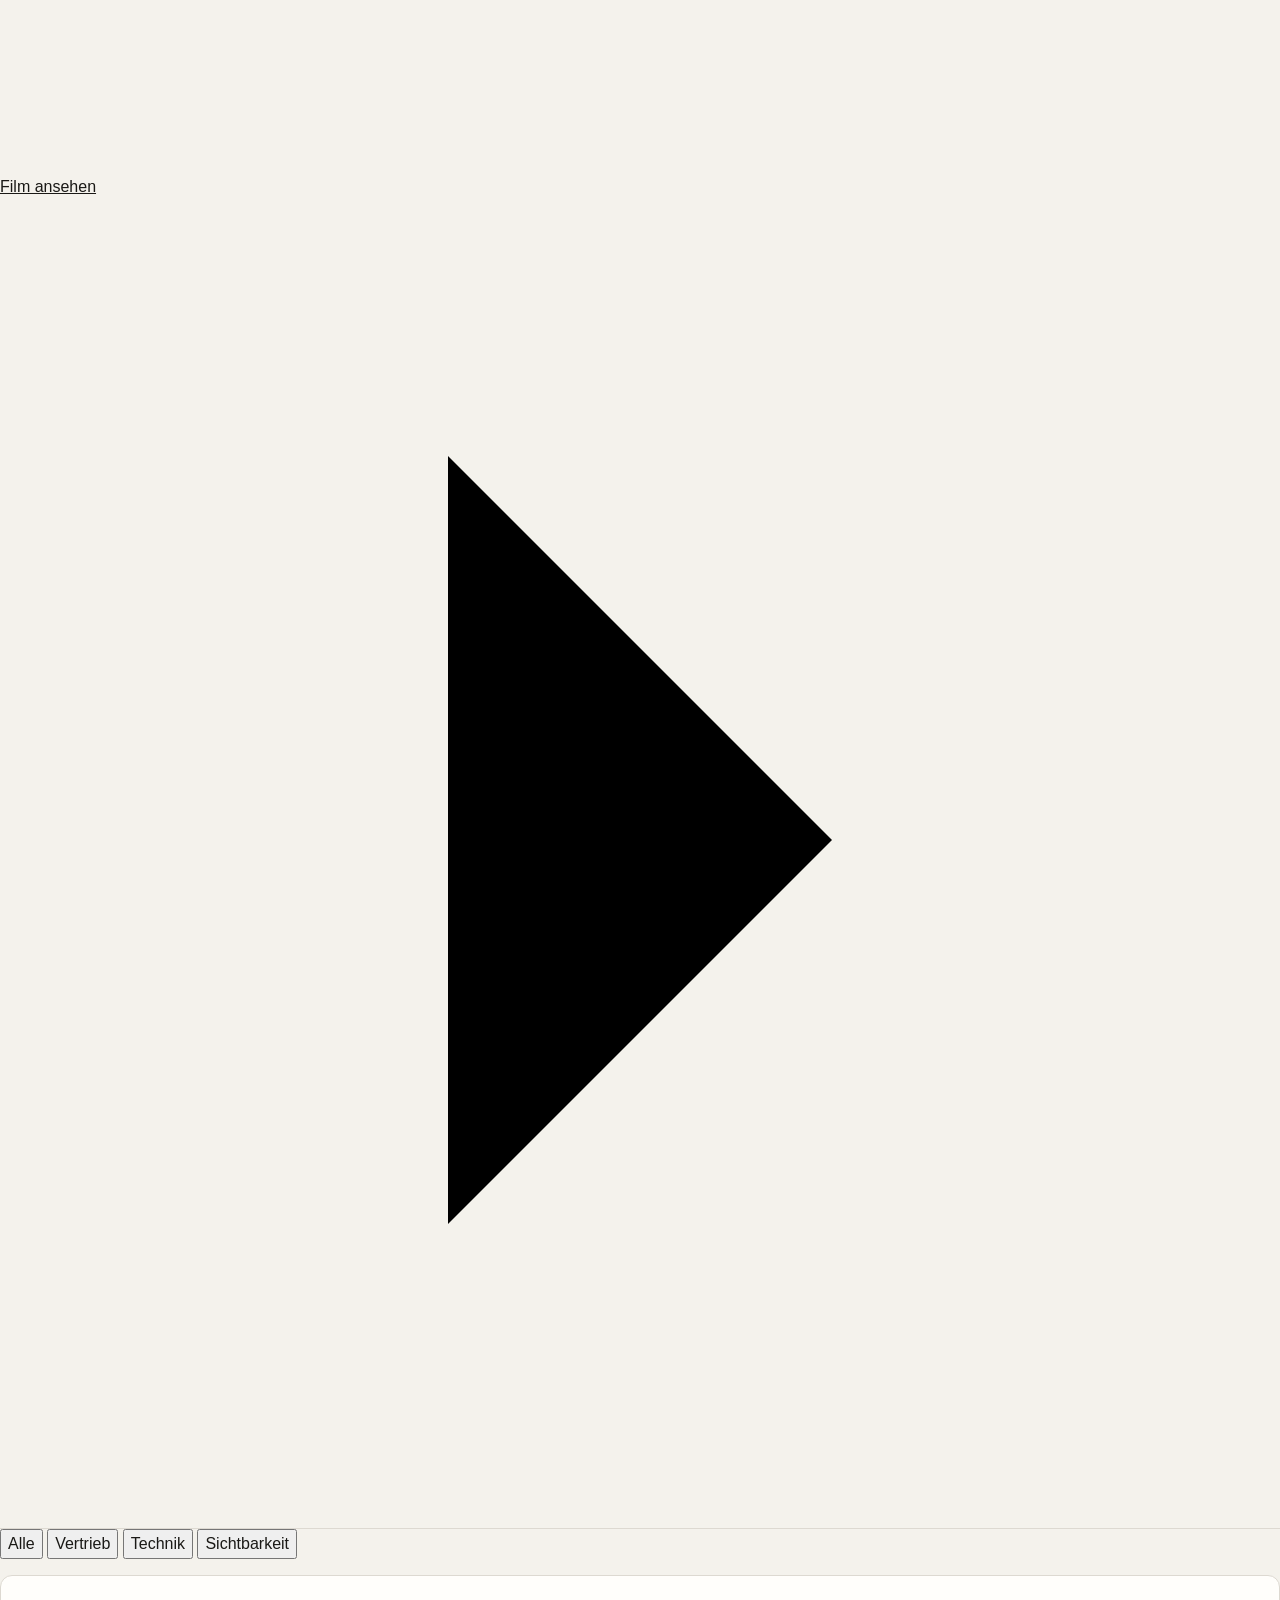
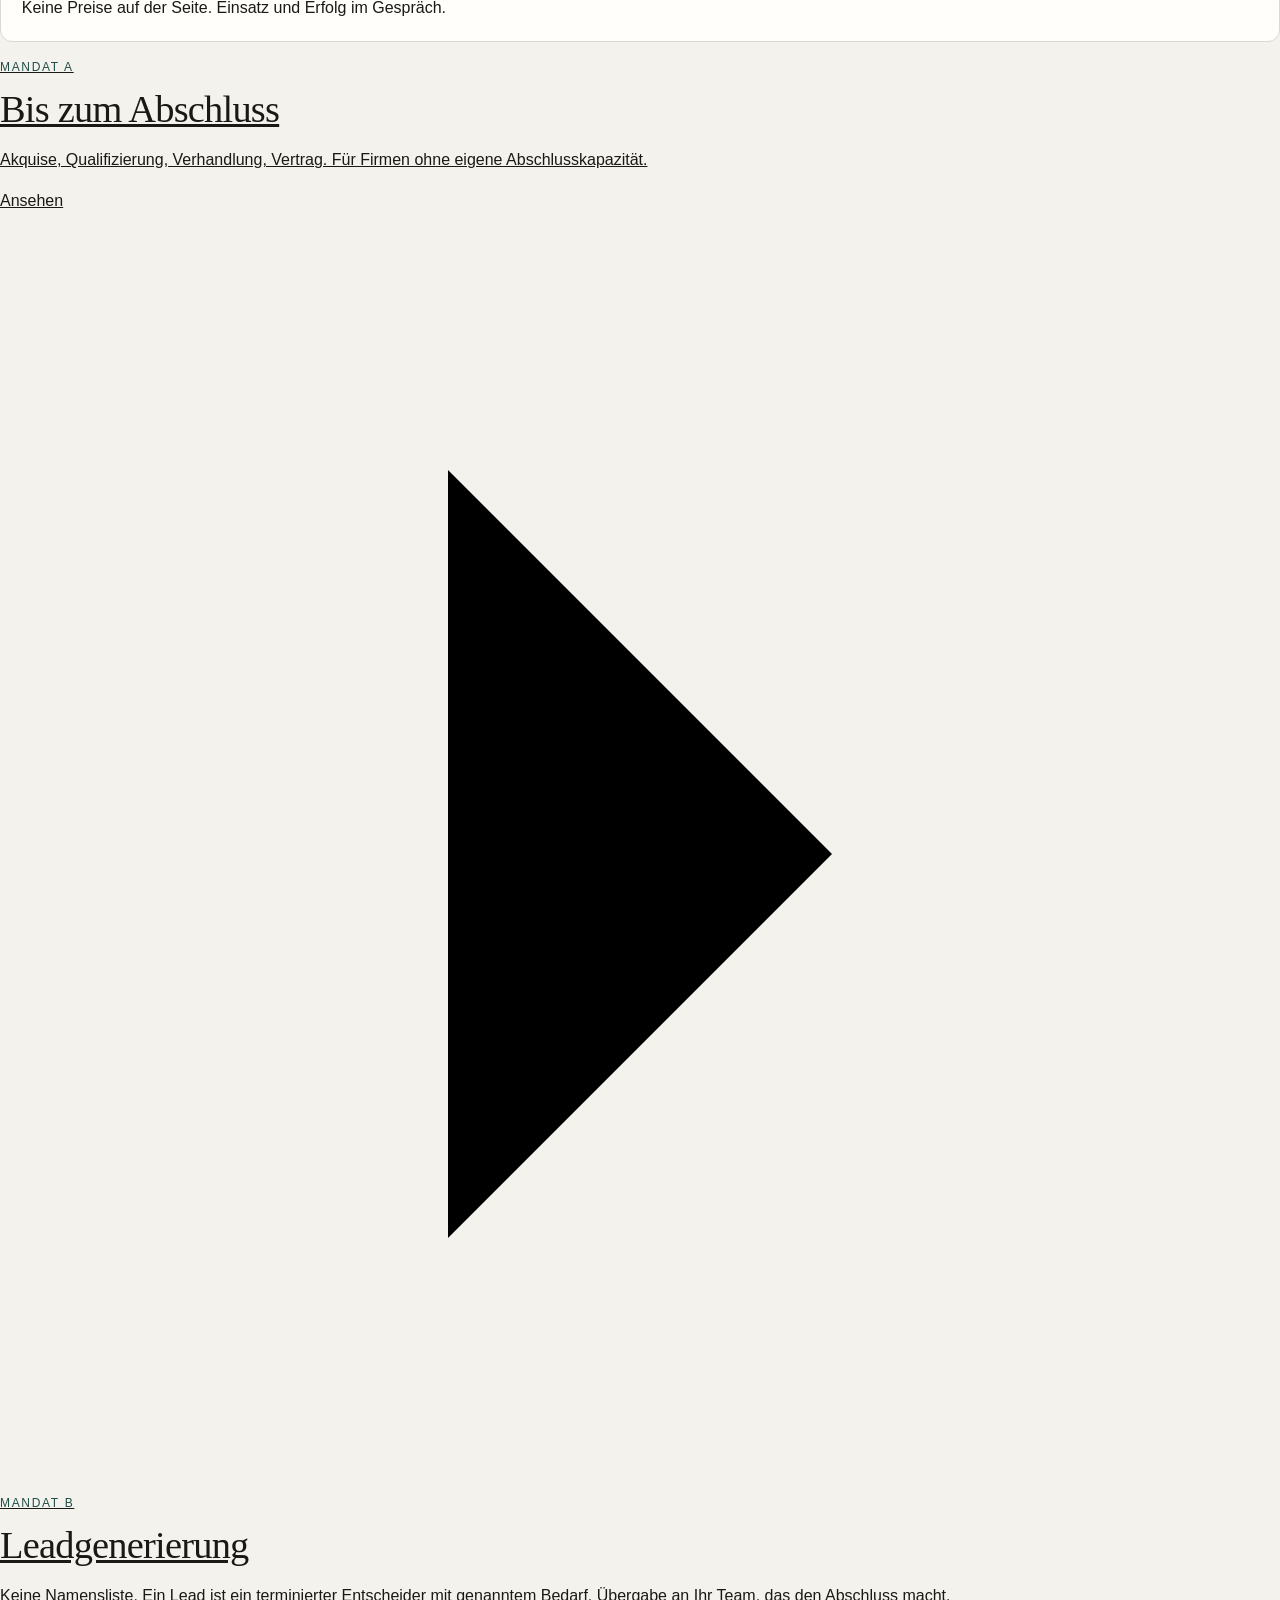
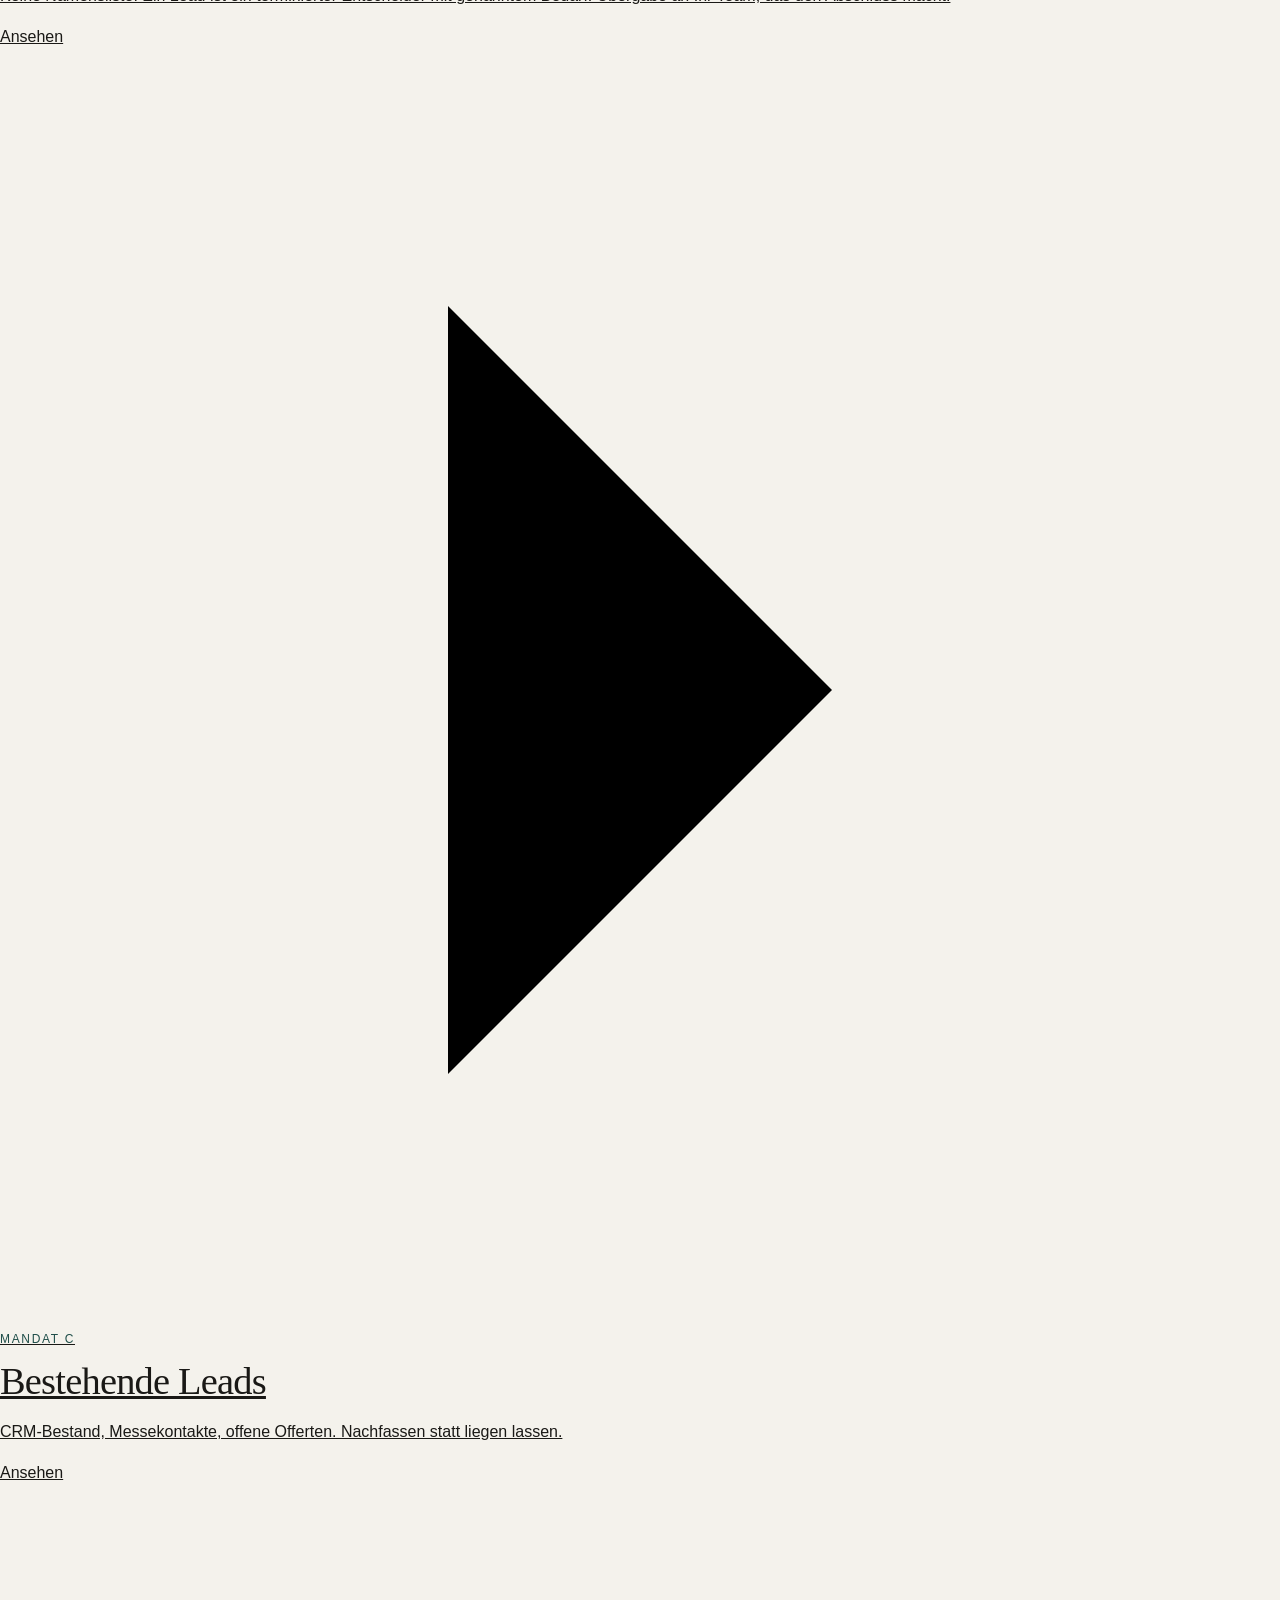
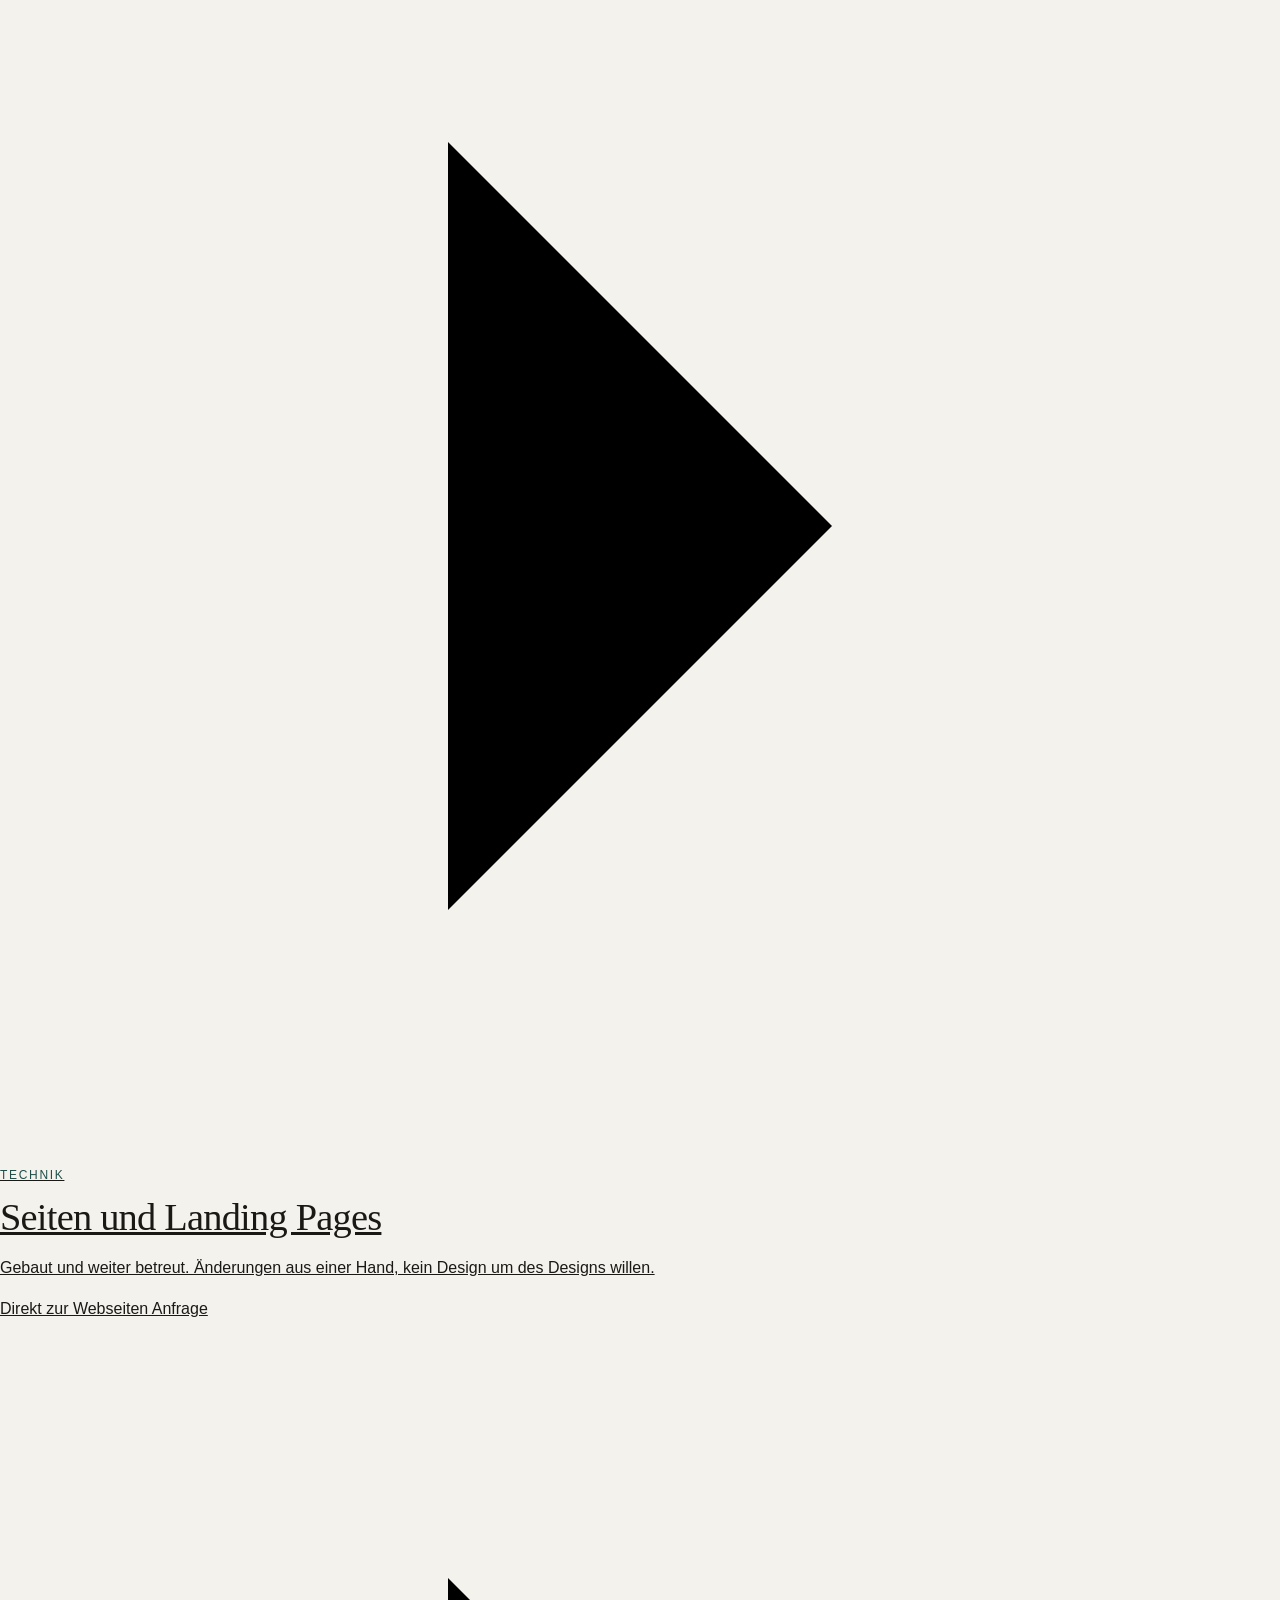
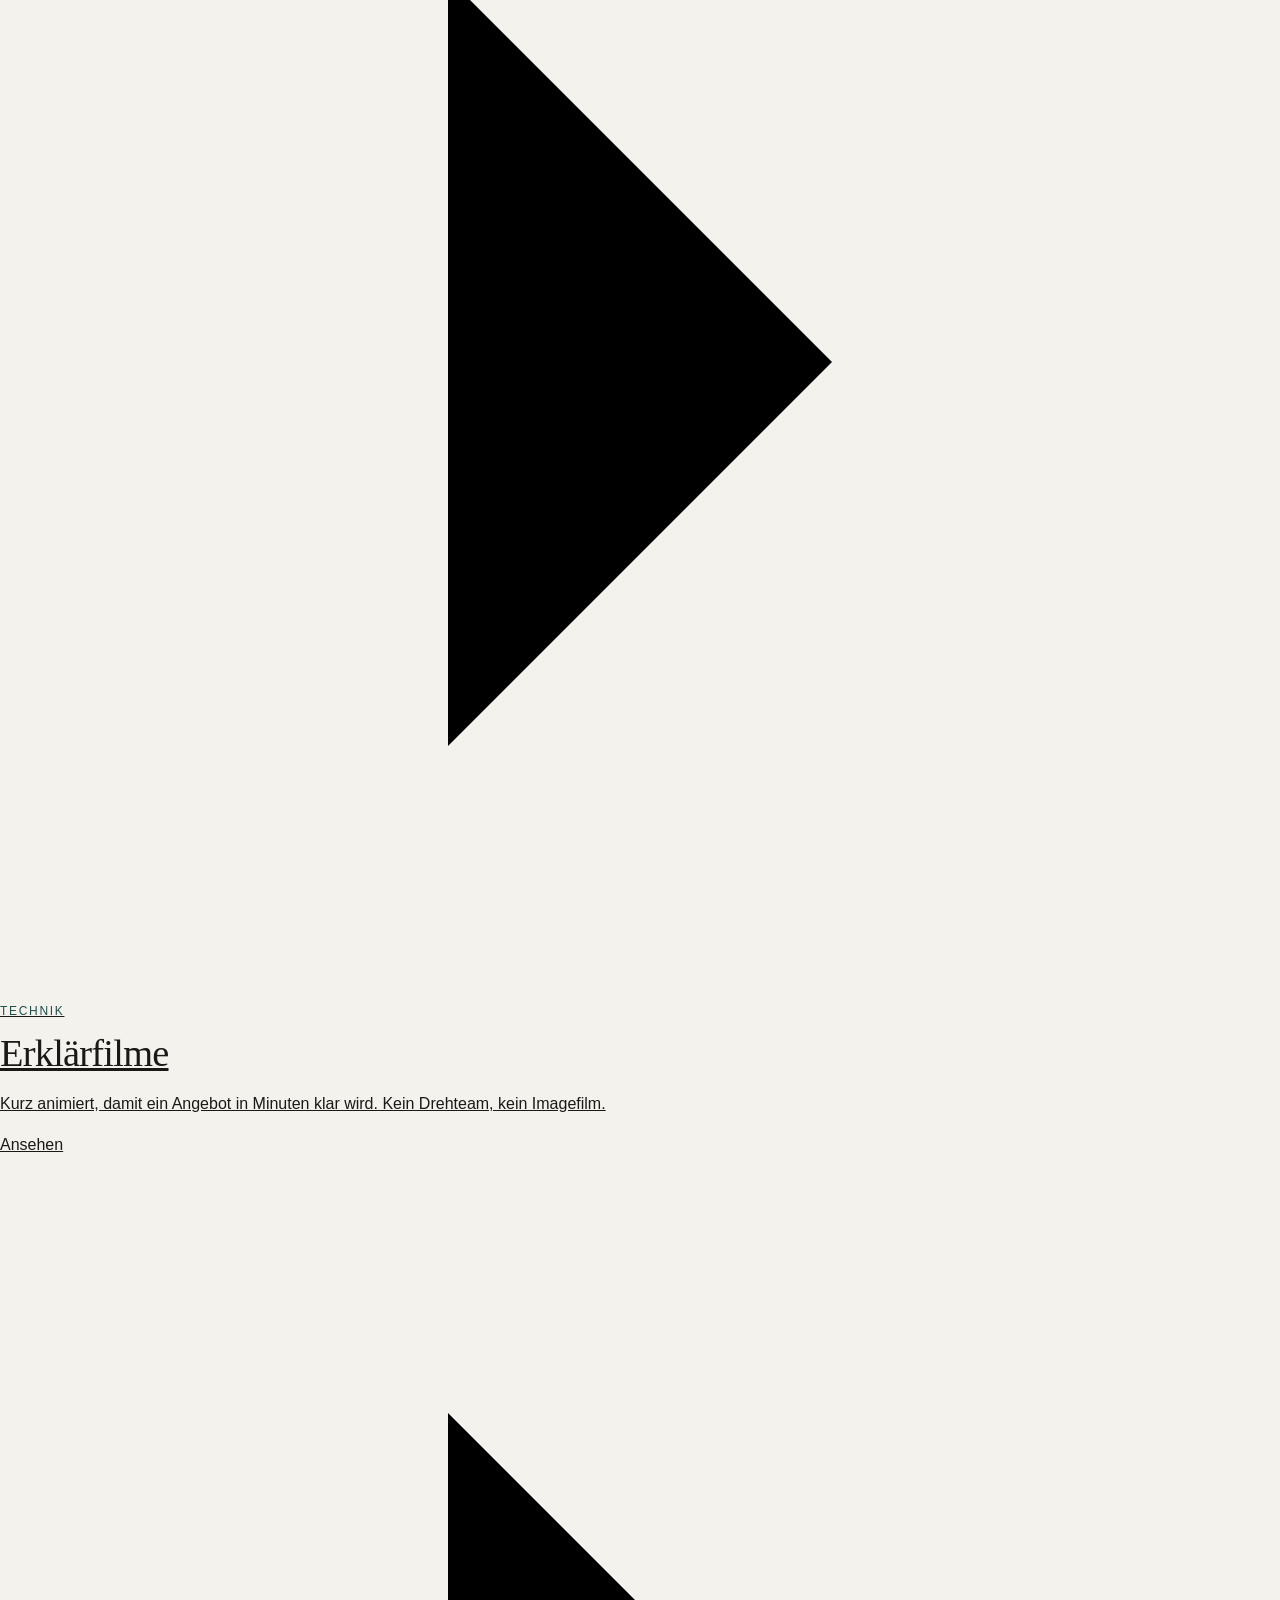
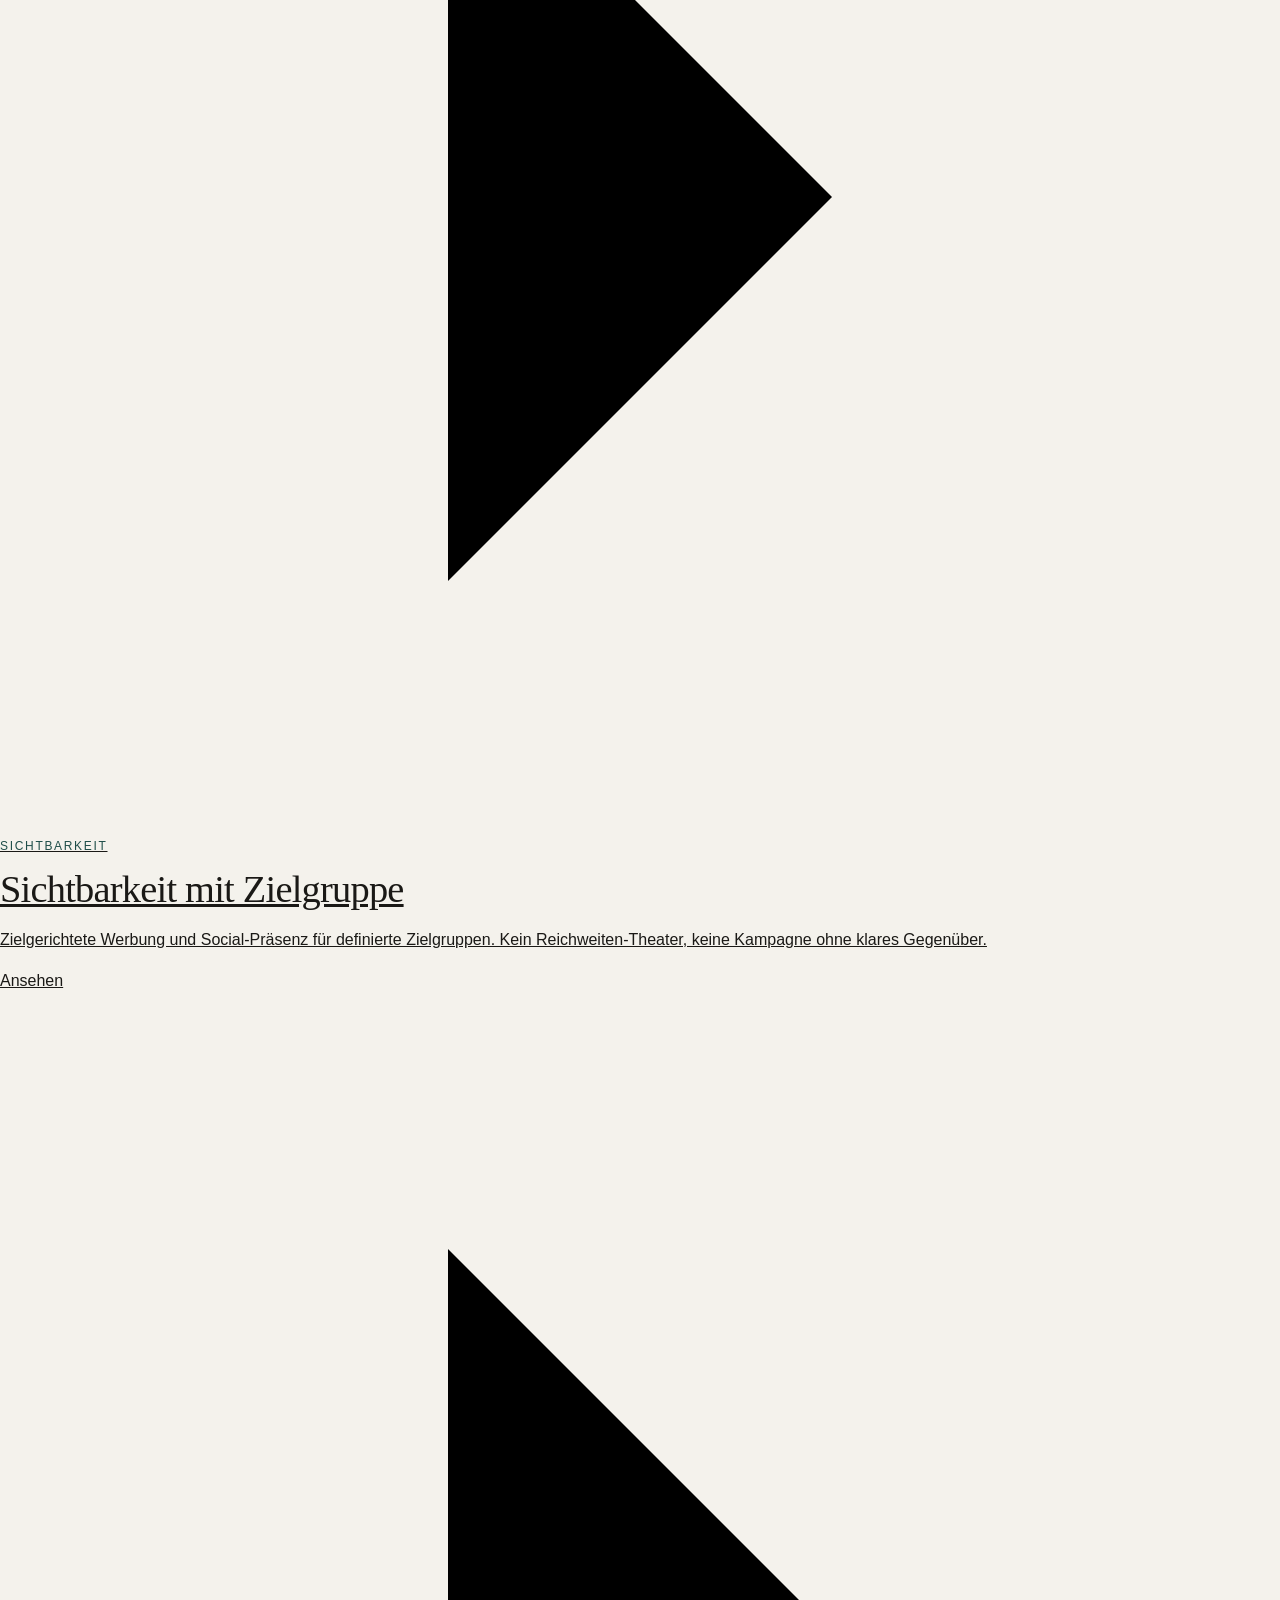
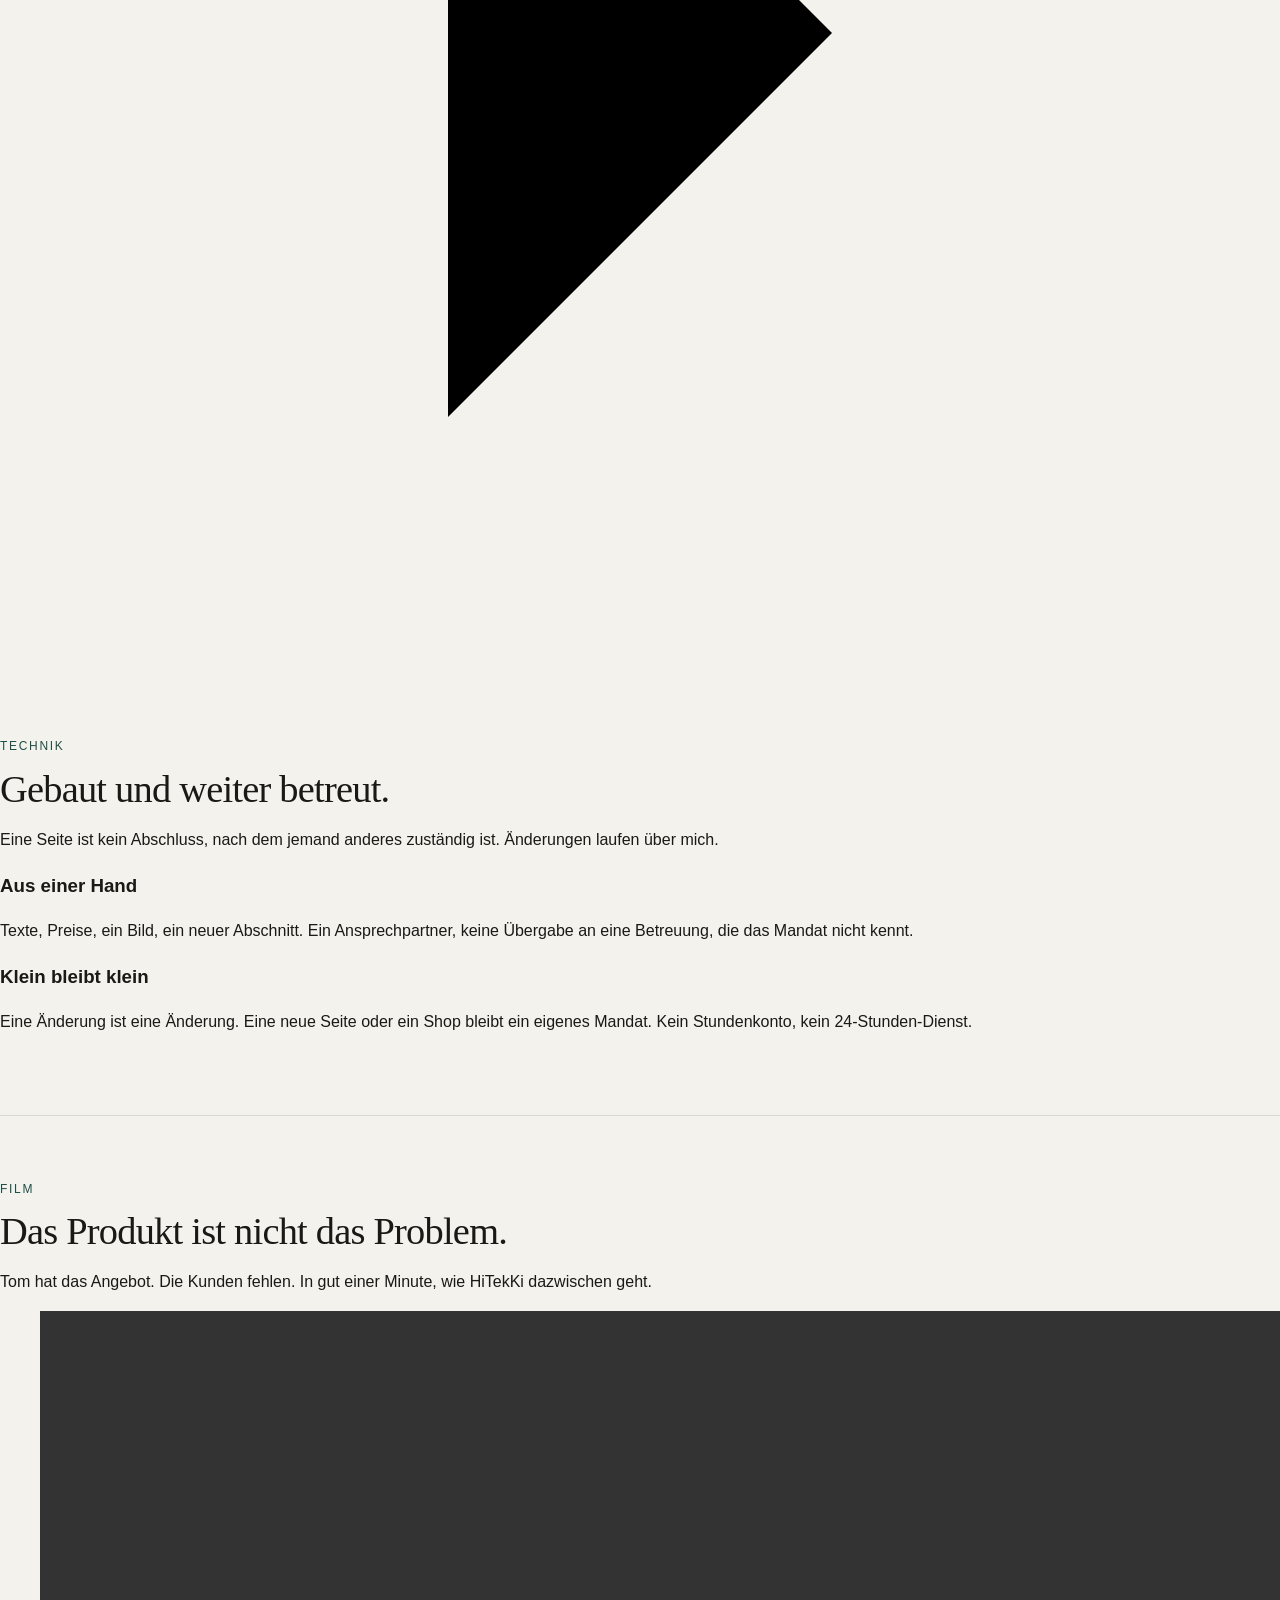
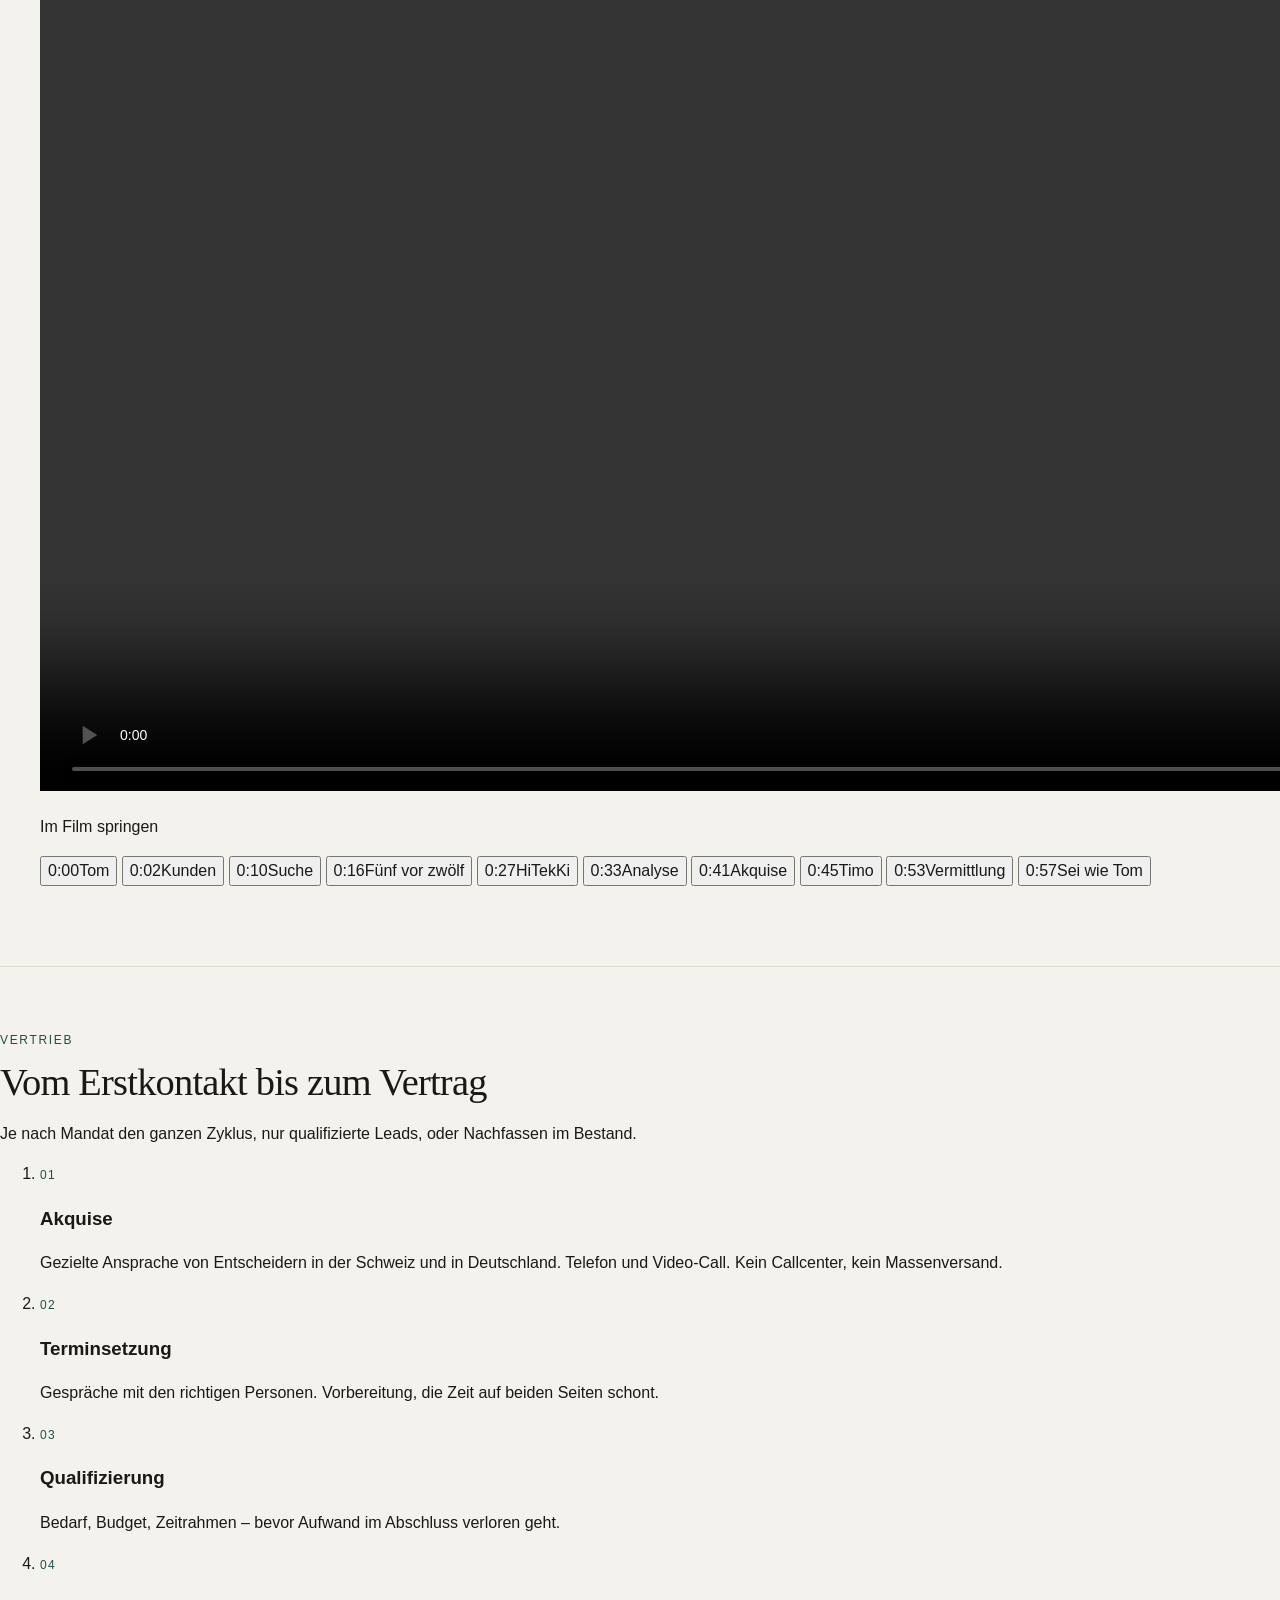
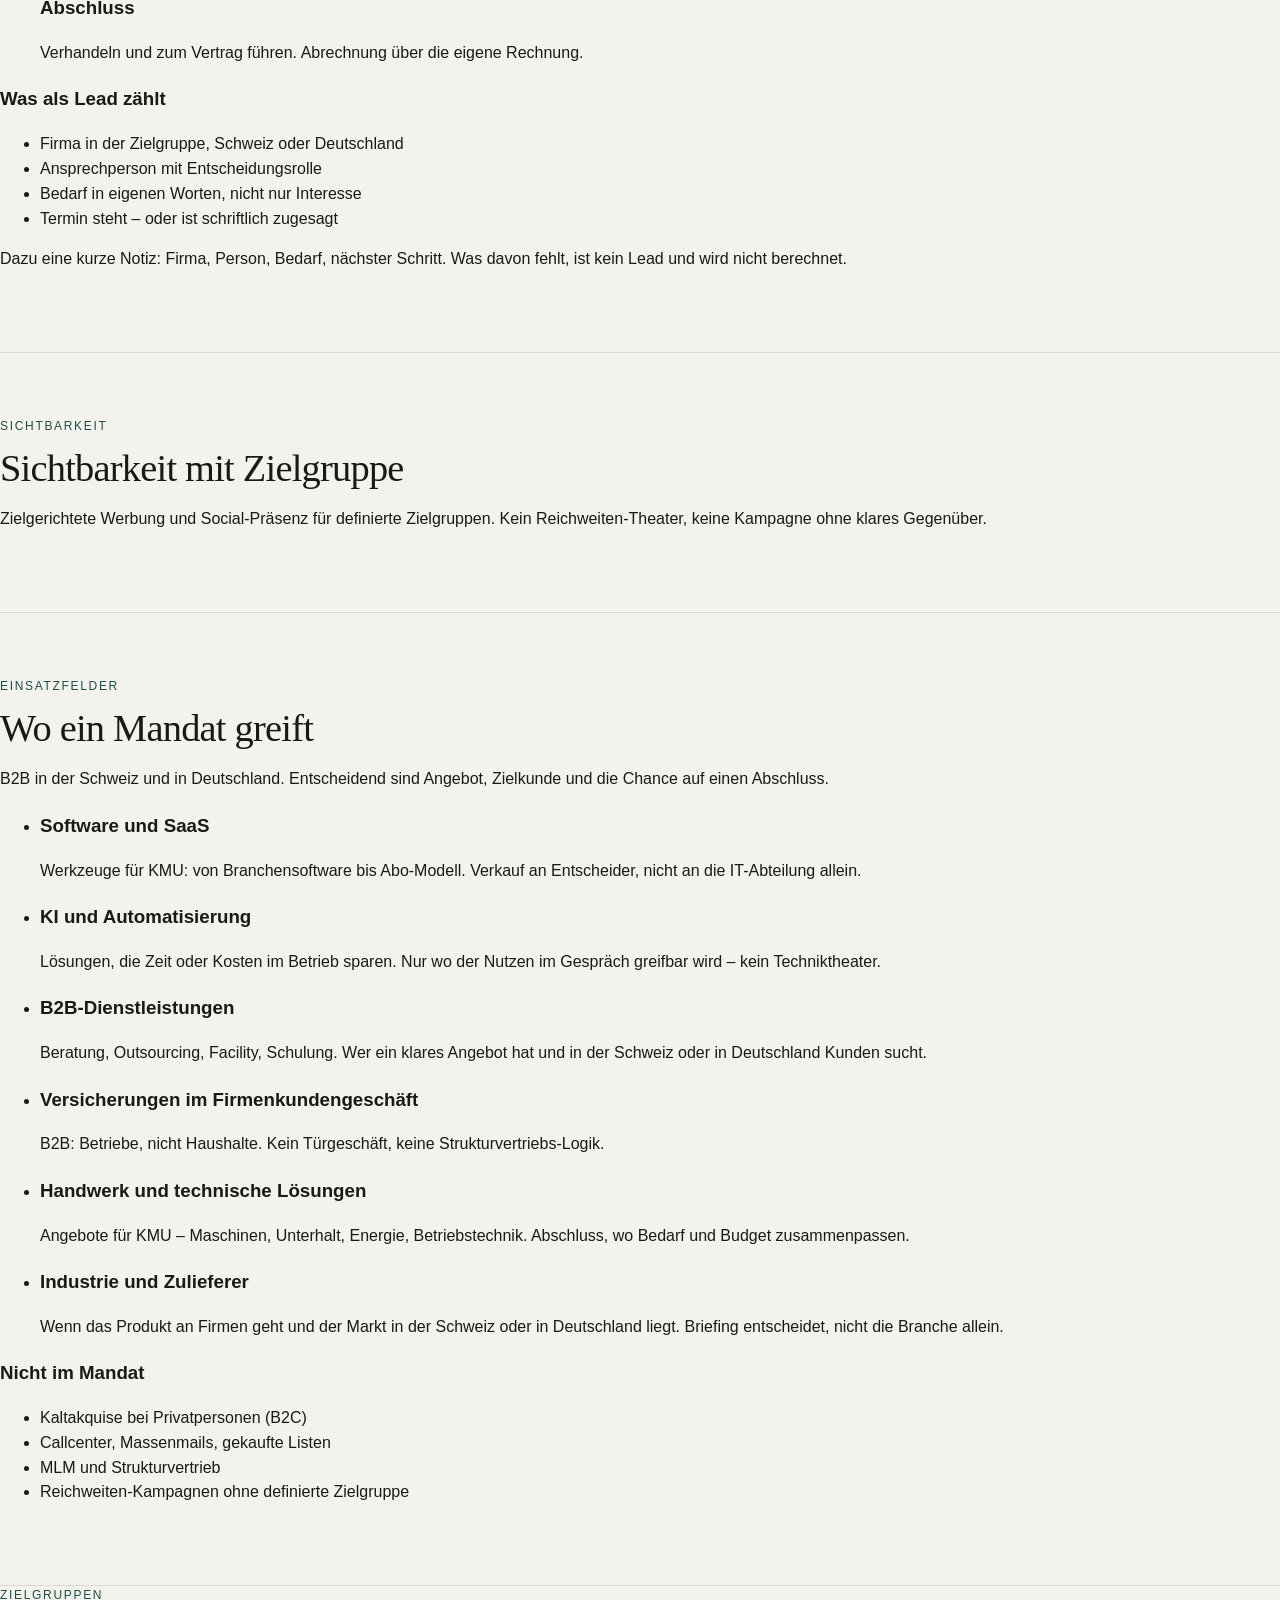
==== commit 5c67b20f: "Webseiten: gebaut und weiter betreut" ====
--- a/public/index.html
+++ b/public/index.html
@@ -11,7 +11,7 @@
   <link rel="preconnect" href="https://fonts.googleapis.com" />
   <link rel="preconnect" href="https://fonts.gstatic.com" crossorigin />
   <link href="https://fonts.googleapis.com/css2?family=Inter:wght@400;500;600;700&display=swap" rel="stylesheet" />
-  <link rel="stylesheet" href="/style.css?v=18" />
+  <link rel="stylesheet" href="/style.css?v=20" />
 </head>
 <body>
   <a class="skip" href="#inhalt" data-i18n="skip">Zum Inhalt</a>
@@ -96,7 +96,7 @@
       <a class="poster" data-family="build" href="/webseite">
         <p class="kicker" data-i18n="p2.t">Technik</p>
         <h2 data-i18n="shop.webTitle">Seiten und Landing Pages</h2>
-        <p class="sub" data-i18n="shop.webText">Websites und Landing Pages, die Anfragen oder Abschlüsse tragen. Kein Design um des Designs willen.</p>
+        <p class="sub" data-i18n="shop.webText">Gebaut und weiter betreut. Änderungen aus einer Hand, kein Design um des Designs willen.</p>
         <span class="more"><span data-i18n="nav.web">Direkt zur Webseiten Anfrage</span><svg viewBox="0 0 20 20"><path d="M7 4l6 6-6 6"/></svg></span>
       </a>
       <a class="poster" data-family="build" href="#film">
@@ -111,6 +111,16 @@
         <p class="sub" data-i18n="p3.x">Zielgerichtete Werbung und Social-Präsenz für definierte Zielgruppen. Kein Reichweiten-Theater, keine Kampagne ohne klares Gegenüber.</p>
         <span class="more"><span data-i18n="shop.see">Ansehen</span><svg viewBox="0 0 20 20"><path d="M7 4l6 6-6 6"/></svg></span>
       </a>
+
+      <section id="betreuung" class="tile span-2">
+        <p class="kicker">Technik</p>
+        <h2 data-i18n="care.title">Gebaut und weiter betreut.</h2>
+        <p class="intro" data-i18n="care.body">Eine Seite ist kein Abschluss, nach dem jemand anderes zuständig ist. Änderungen laufen über mich.</p>
+        <div class="grid2">
+          <article><h3 data-i18n="care1.t">Aus einer Hand</h3><p class="small" data-i18n="care1.x">Texte, Preise, ein Bild, ein neuer Abschnitt. Ein Ansprechpartner, keine Übergabe an eine Betreuung, die das Mandat nicht kennt.</p></article>
+          <article><h3 data-i18n="care2.t">Klein bleibt klein</h3><p class="small" data-i18n="care2.x">Eine Änderung ist eine Änderung. Eine neue Seite oder ein Shop bleibt ein eigenes Mandat. Kein Stundenkonto, kein 24-Stunden-Dienst.</p></article>
+        </div>
+      </section>
 
       <section id="technik" class="film span-2">
         <p class="kicker" data-i18n="film.kicker">Film</p>
@@ -265,7 +275,7 @@
           <div class="qa"><button class="q" type="button" aria-expanded="false"><span data-i18n="q3">Sind Sie angestellt oder selbstständig?</span><span class="plus">+</span></button><p class="answer" data-i18n="a3" hidden>Selbstständig. Eigene Rechnung, kein Arbeitsvertrag. Sie beauftragen ein Mandat. Das ist für Partner und Sozialversicherungen der saubere Weg.</p></div>
           <div class="qa"><button class="q" type="button" aria-expanded="false"><span data-i18n="q4">Wie wird vergütet?</span><span class="plus">+</span></button><p class="answer" data-i18n="a4" hidden>Drei Teile, klar getrennt: eine Vorabzahlung oder Einsatzpauschale für die Arbeit; Provision oder Betrag pro qualifiziertem Lead, wenn es um Vertrieb geht; Anzeigenbudget direkt an die Plattform. Websites als Projektmandat. Beträge im Gespräch, nicht als Dumping auf der Seite.</p></div>
           <div class="qa"><button class="q" type="button" aria-expanded="false"><span data-i18n="q5">Warum nicht rein auf Provision?</span><span class="plus">+</span></button><p class="answer" data-i18n="a5" hidden>Weil seriöse Akquise Zeit kostet, bevor der erste Abschluss da ist. Ohne Einsatz tragen nur Mandate mit sehr hoher Abschlusswahrscheinlichkeit. Ein kleines Fixum oder eine Vorabzahlung filtert ausserdem Anfragen, die nicht ernst gemeint sind – für beide Seiten.</p></div>
-          <div class="qa"><button class="q" type="button" aria-expanded="false"><span data-i18n="q6">Bauen Sie auch Websites?</span><span class="plus">+</span></button><p class="answer" data-i18n="a6" hidden>Ja – Seiten und Landing Pages, die Anfragen oder Abschlüsse tragen. Kein Design um des Designs willen.</p></div>
+          <div class="qa"><button class="q" type="button" aria-expanded="false"><span data-i18n="q6">Bauen Sie auch Websites?</span><span class="plus">+</span></button><p class="answer" data-i18n="a6" hidden>Ja. Seiten und Landing Pages, die Anfragen oder Abschlüsse tragen. Danach bleibt die Betreuung bei mir: Texte, Preise, ein neues Angebot. Kein Design um des Designs willen, kein Weiterreichen nach dem Launch.</p></div>
           <div class="qa"><button class="q" type="button" aria-expanded="false"><span data-i18n="q7">Schalten Sie Werbung und Social Media?</span><span class="plus">+</span></button><p class="answer" data-i18n="a7" hidden>Ja, zielgerichtet: Suchanzeigen, LinkedIn, wo nötig Meta. Zielgruppe und Angebot zuerst, Kanal danach. Kein TikTok-Entertainment, keine Reichweite ohne Entscheider.</p></div>
           <div class="qa"><button class="q" type="button" aria-expanded="false"><span data-i18n="q8">Arbeiten Sie nur neue Kunden oder auch unseren Bestand?</span><span class="plus">+</span></button><p class="answer" data-i18n="a8" hidden>Beides. Neue Akquise, Leadgenerierung für Ihr Team oder Nachfassen von CRM, Messekontakten und offenen Offerten.</p></div>
           <div class="qa"><button class="q" type="button" aria-expanded="false"><span data-i18n="q9">In welchem Gebiet sind Sie unterwegs?</span><span class="plus">+</span></button><p class="answer" data-i18n="a9" hidden>Sitz Zürich. Normalfall ist Telefon und Video-Call, in der Schweiz und in Deutschland. Ein Besuch ist möglich, vorher abgesprochen, und nur wenn mich der Auftrag selbst überzeugt.</p></div>
@@ -318,25 +328,18 @@
 
   <footer class="foot">
     <div class="foot-inner">
-      <div>
-        <a class="logo" href="/" aria-label="HiTekKi, Startseite">
-          <span class="mark" aria-hidden="true"><svg viewBox="0 0 76 136"><path d="M64.5 3 42.5 58.5H73L11.5 133 33.5 77.5H3Z"/></svg></span>
-          HiTekKi
-        </a>
-        <p><span>Vertrieb · Technik · Sichtbarkeit. </span><span data-i18n="foot.blurb">Persönlich betrieben von Tim Fischer in Zürich. Am Telefon und per Video in der Schweiz und in Deutschland. Internationale Auftraggeber sind willkommen.</span></p>
-      </div>
       <div class="col">
         <h2 data-i18n="foot.page">Seite</h2>
         <a href="#leistungen" data-i18n="foot.services">Leistungen</a>
         <a href="#einsatz" data-i18n="foot.fields">Einsatzfelder</a>
         <a href="#ablauf" data-i18n="nav.process">Ablauf</a>
         <a href="#fragen" data-i18n="foot.questions">Fragen</a>
+        <a href="/webseite">Webseiten Anfrage</a>
       </div>
       <div class="col">
         <h2 data-i18n="foot.contact">Kontakt</h2>
-        <p>Zürich, Schweiz</p>
         <a href="mailto:kontakt@hitekki.ch">kontakt@hitekki.ch</a>
-        <p data-i18n="foot.callback">Rückruf nach Prüfung der Anfrage</p>
+        <p>Bahnhofstrasse 65, 8001 Zürich</p>
         <a href="/impressum" data-i18n="foot.imprint">Impressum</a>
         <a href="/datenschutz" data-i18n="foot.privacy">Datenschutz</a>
       </div>
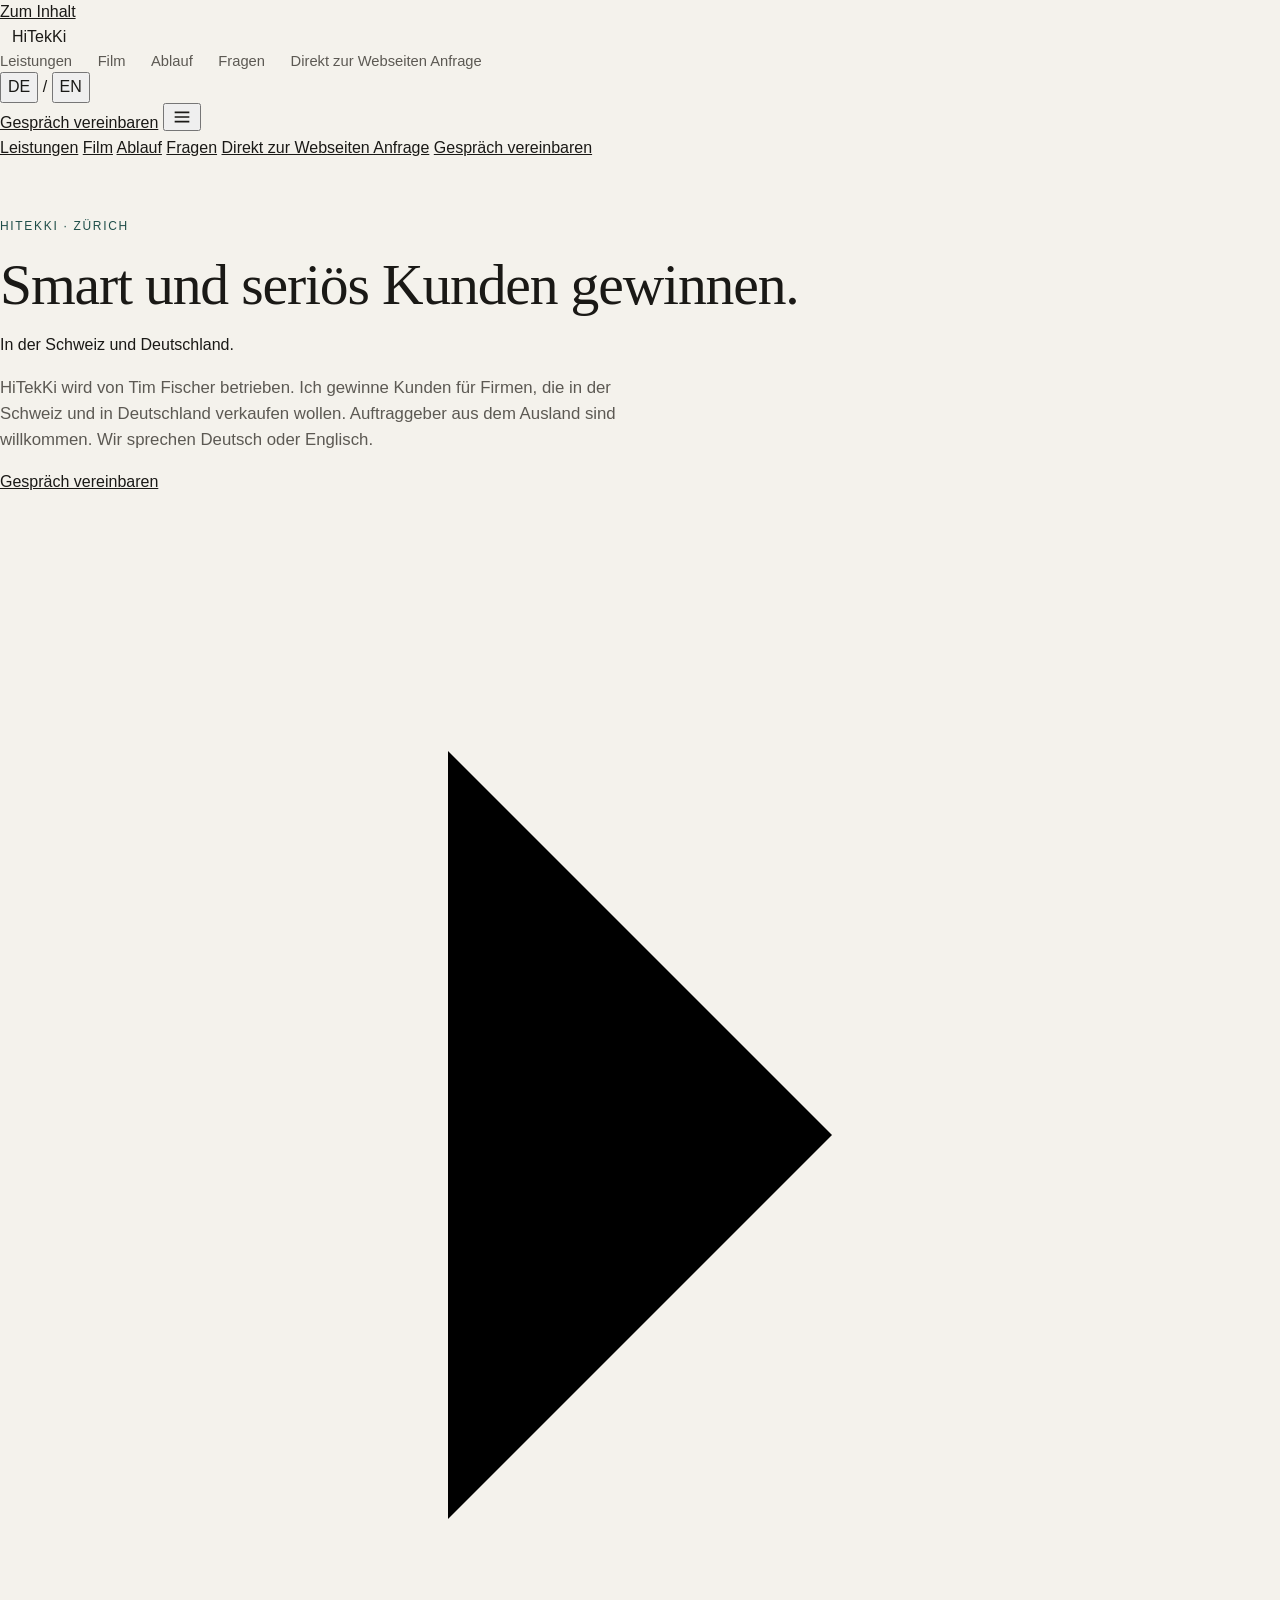
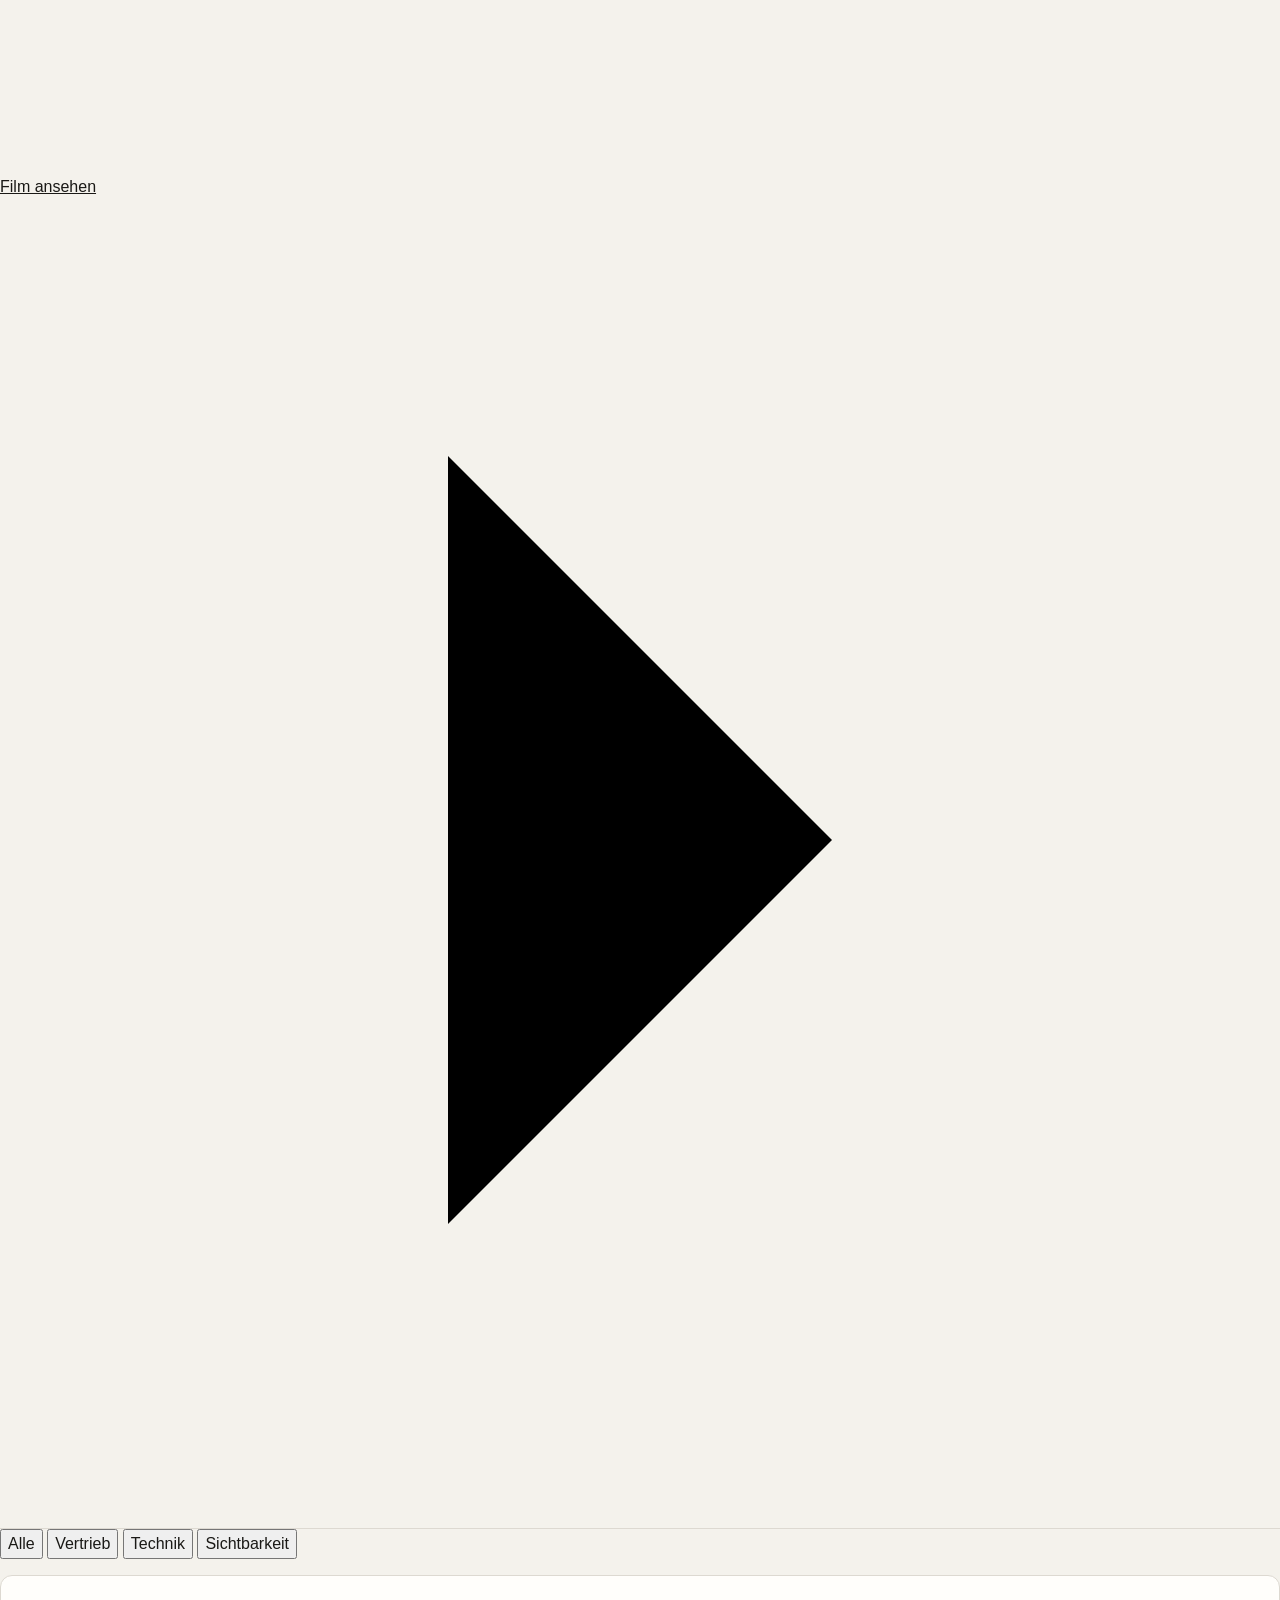
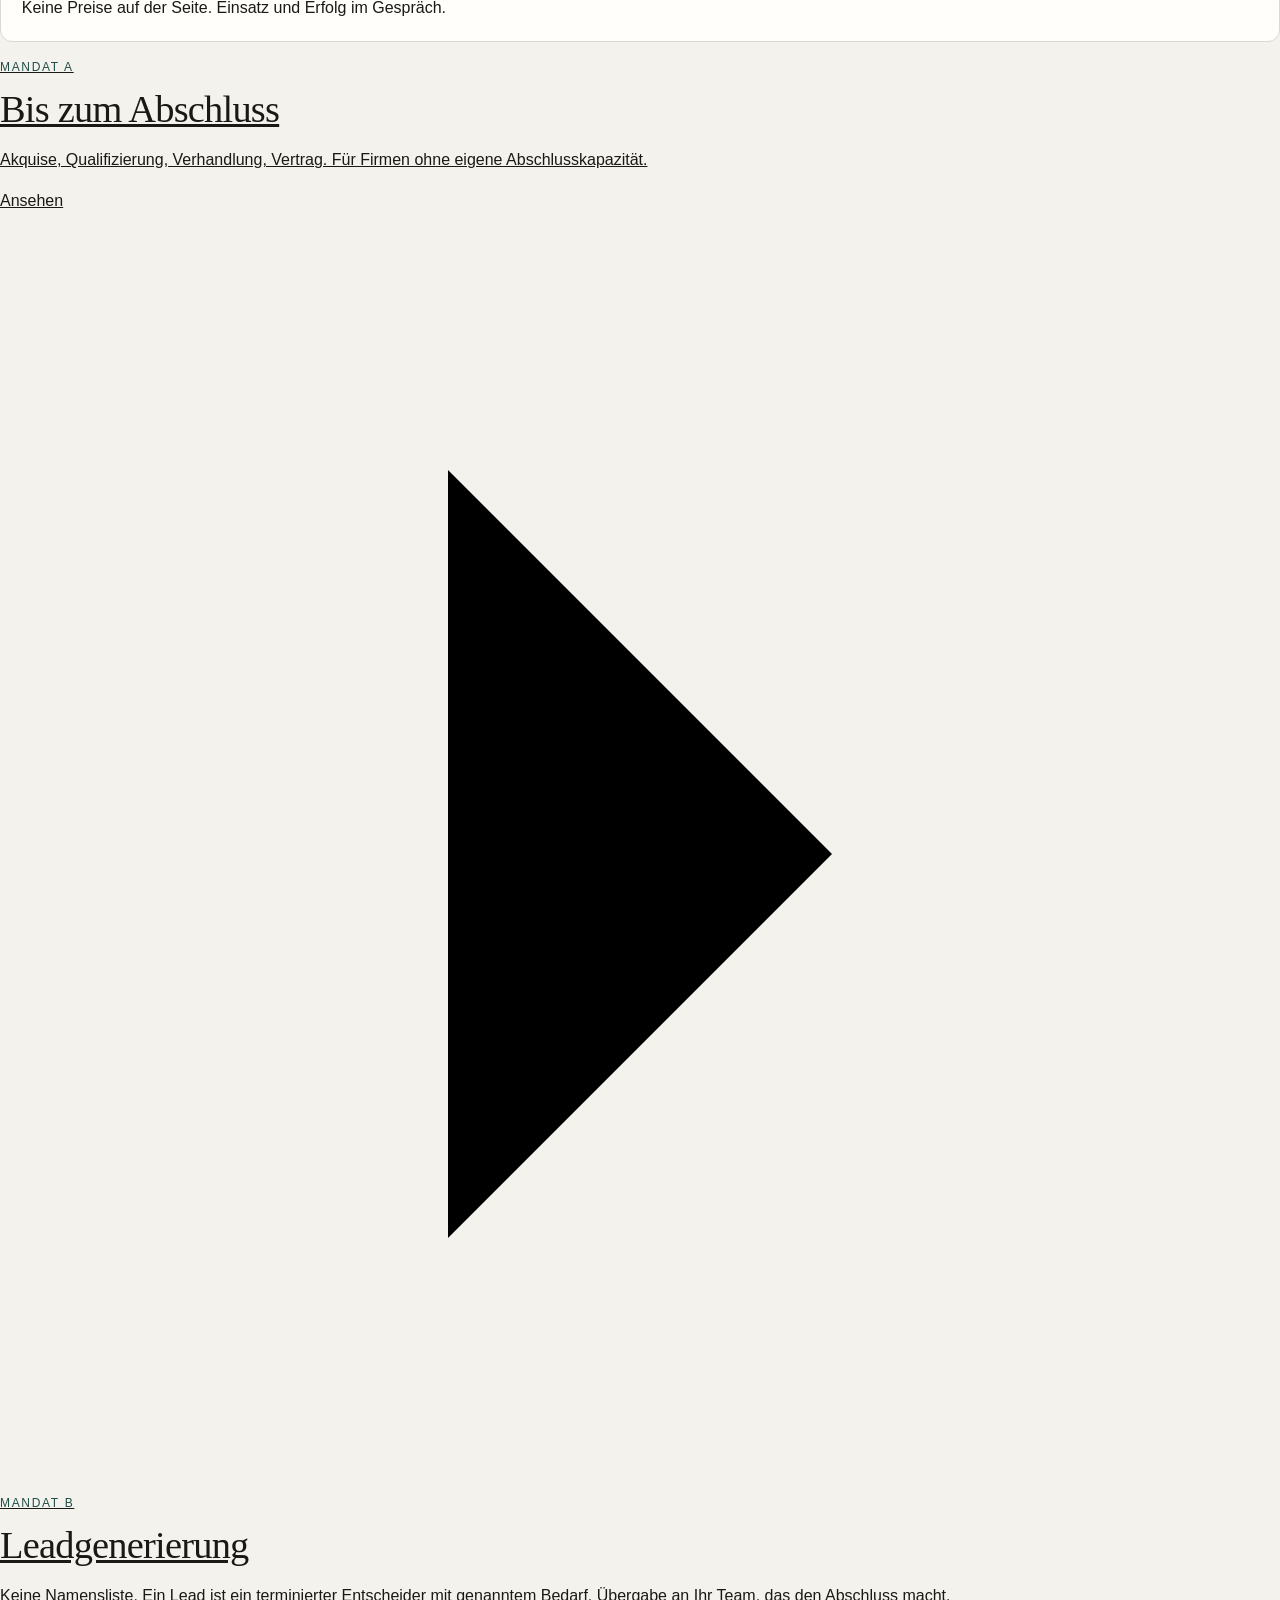
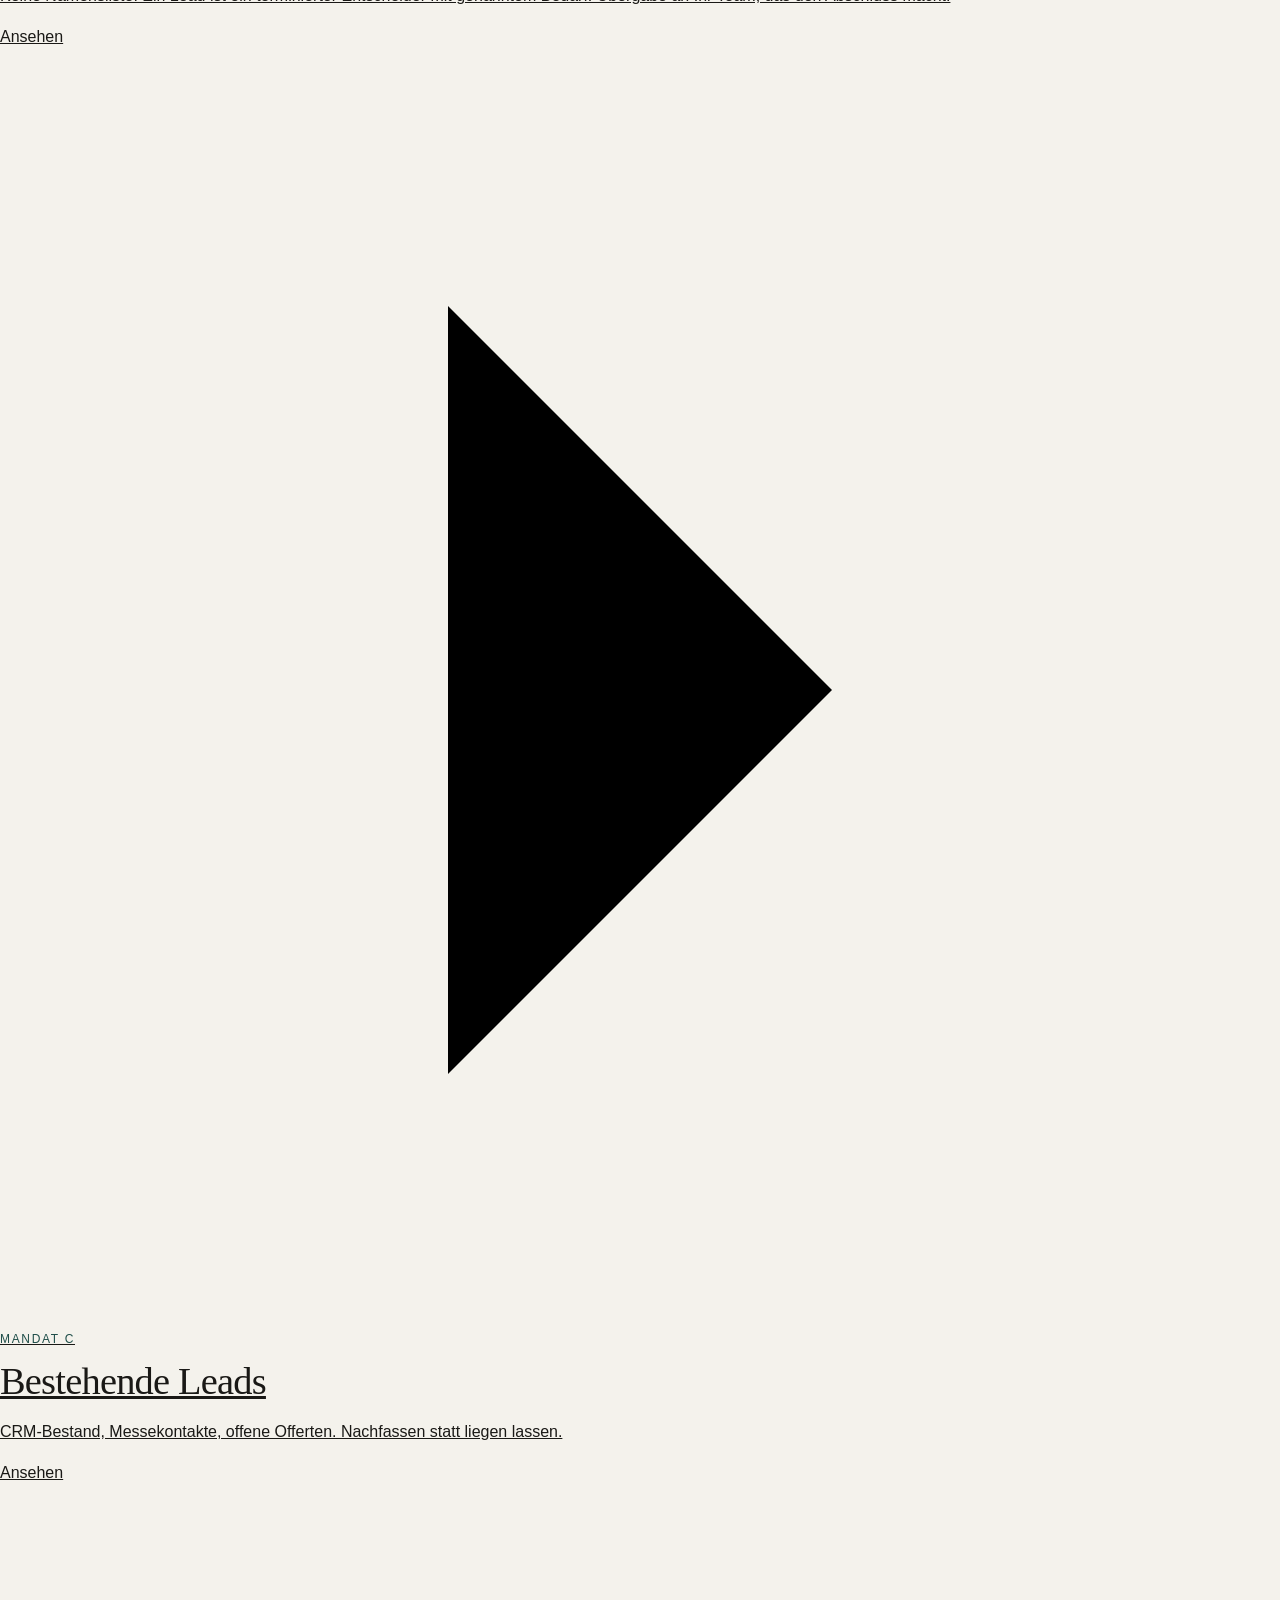
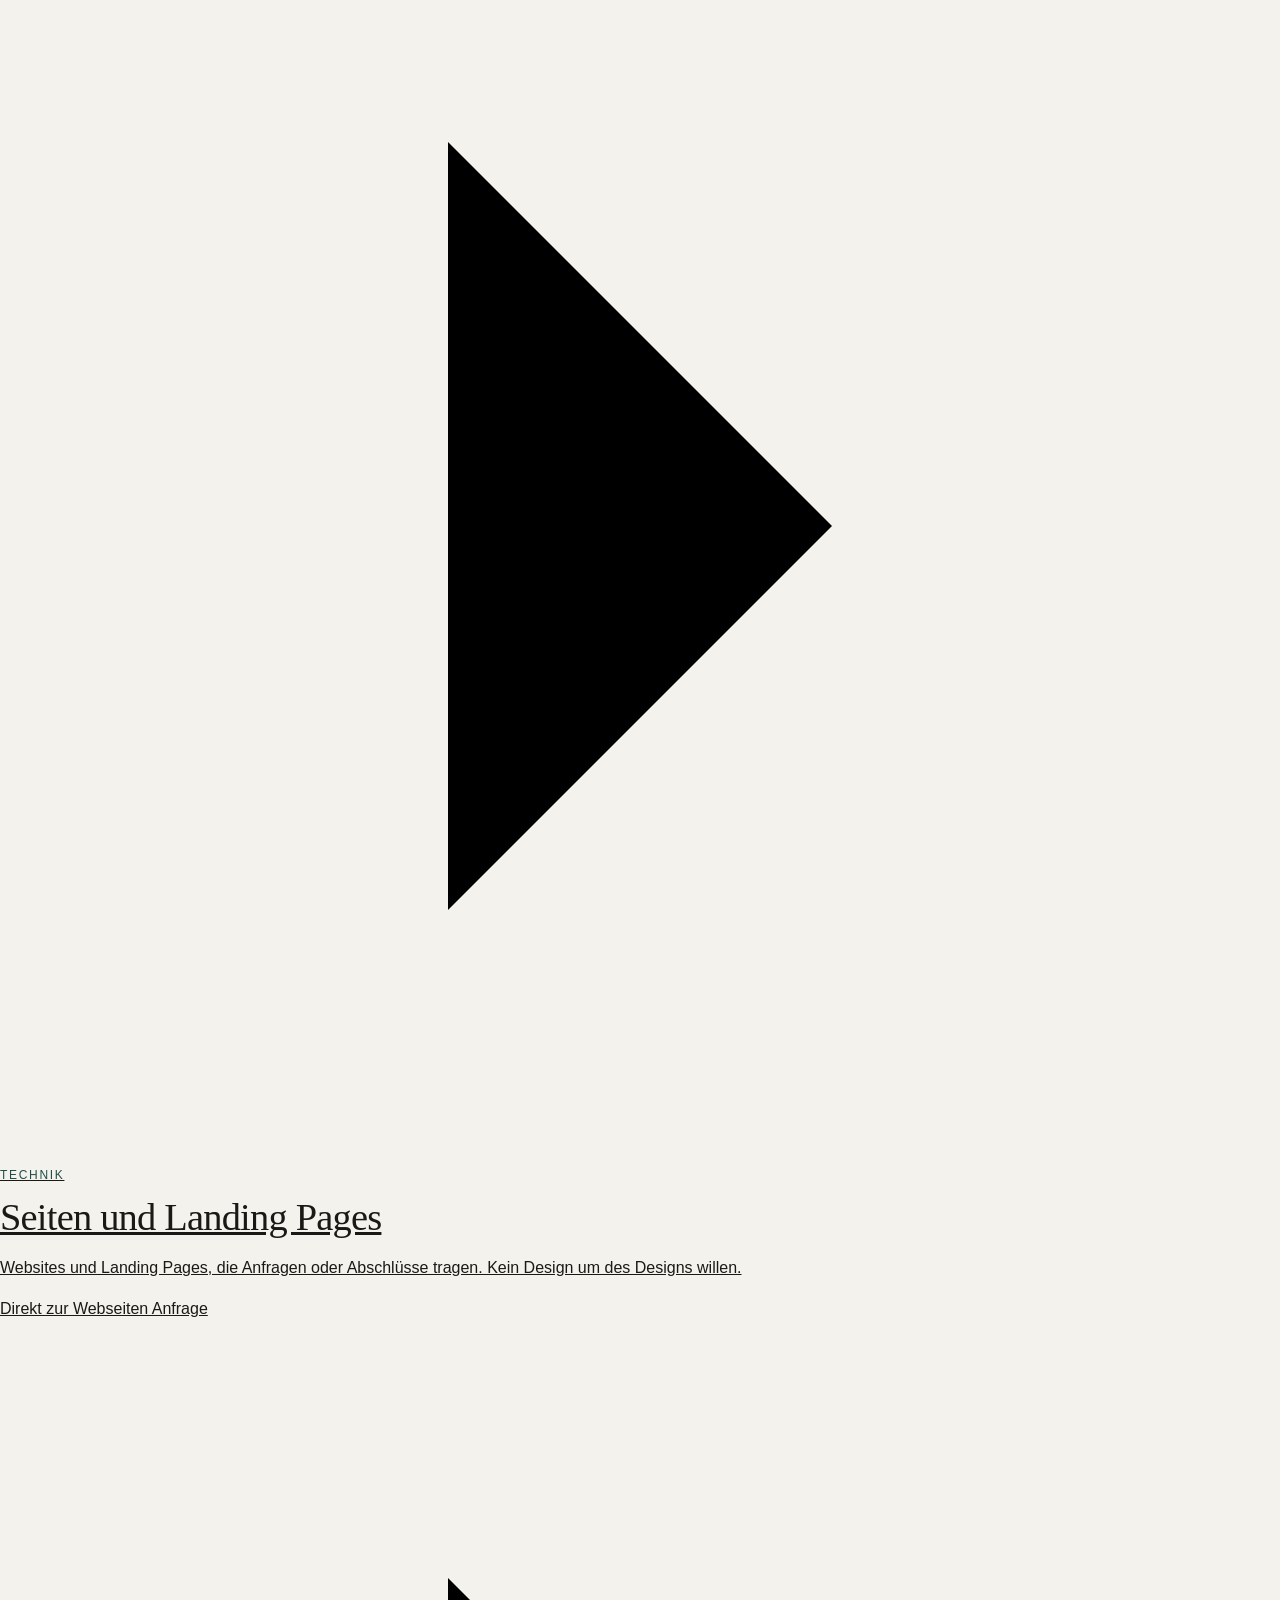
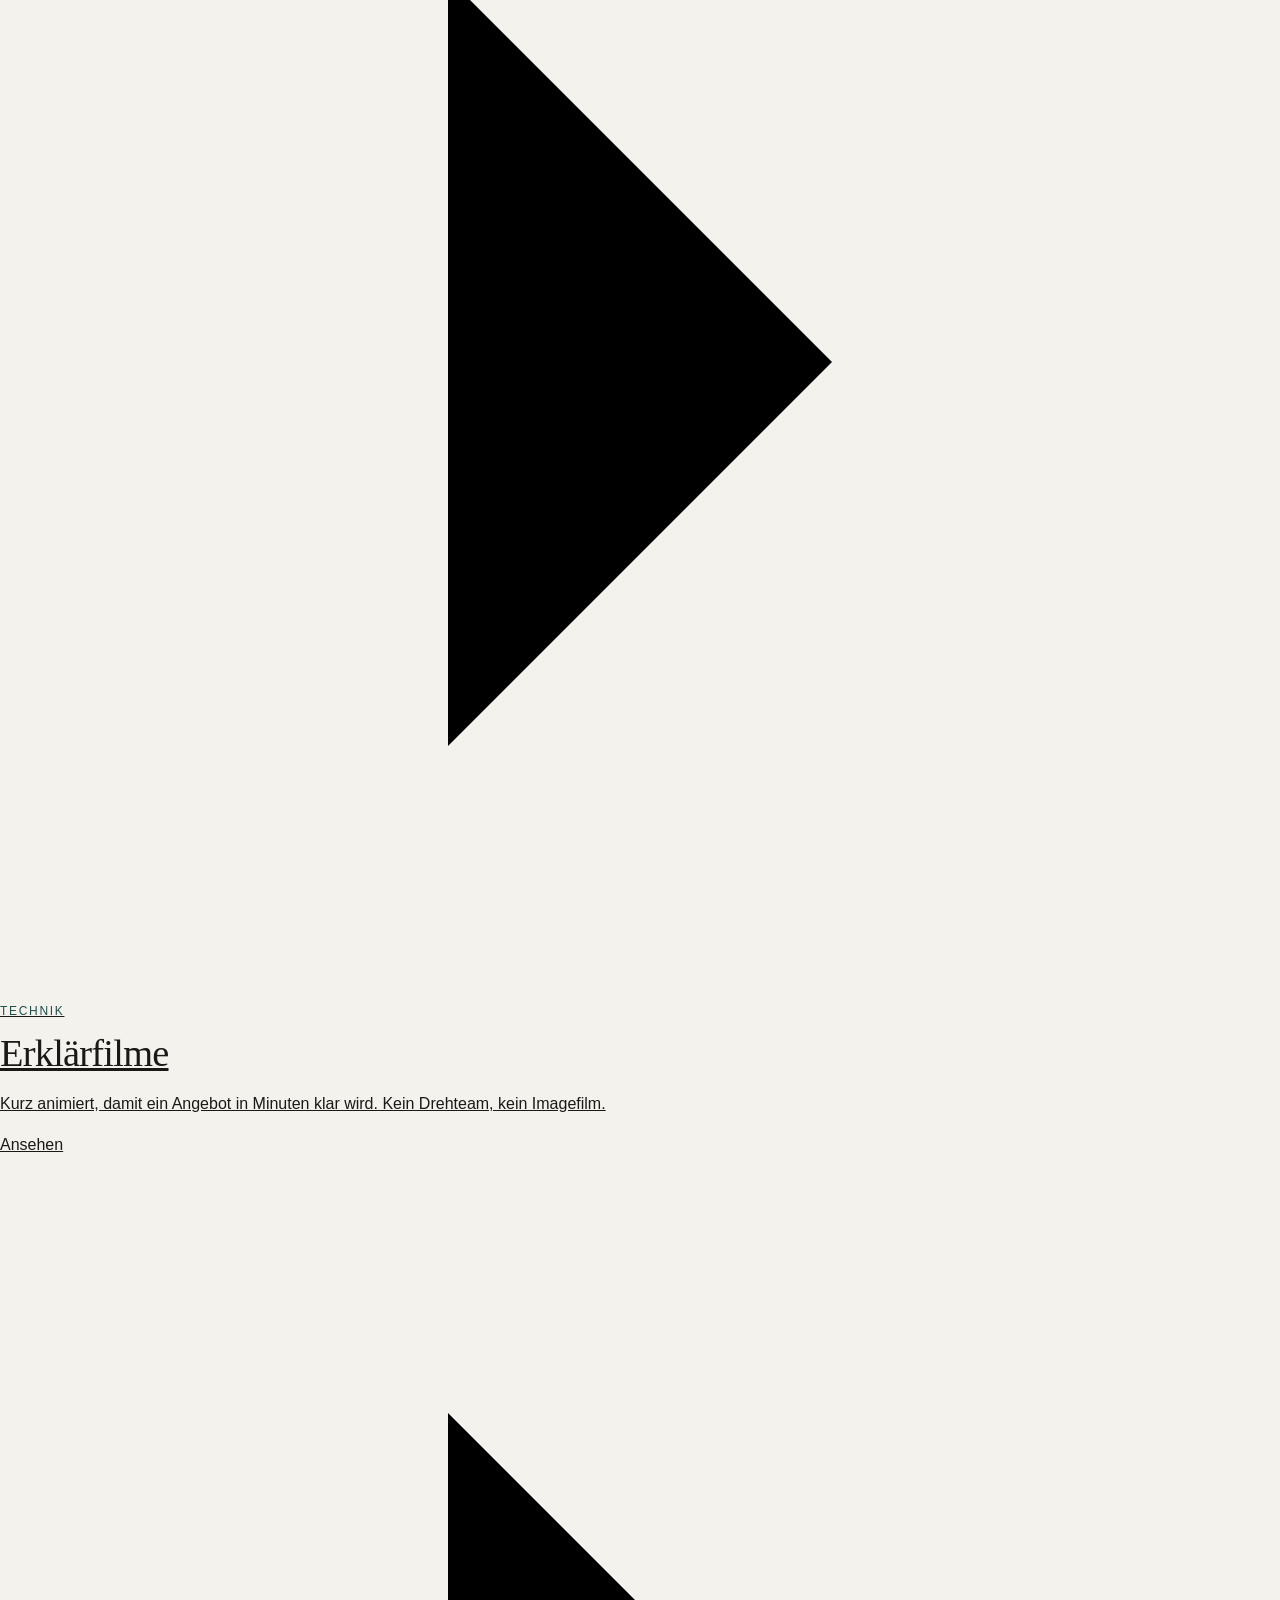
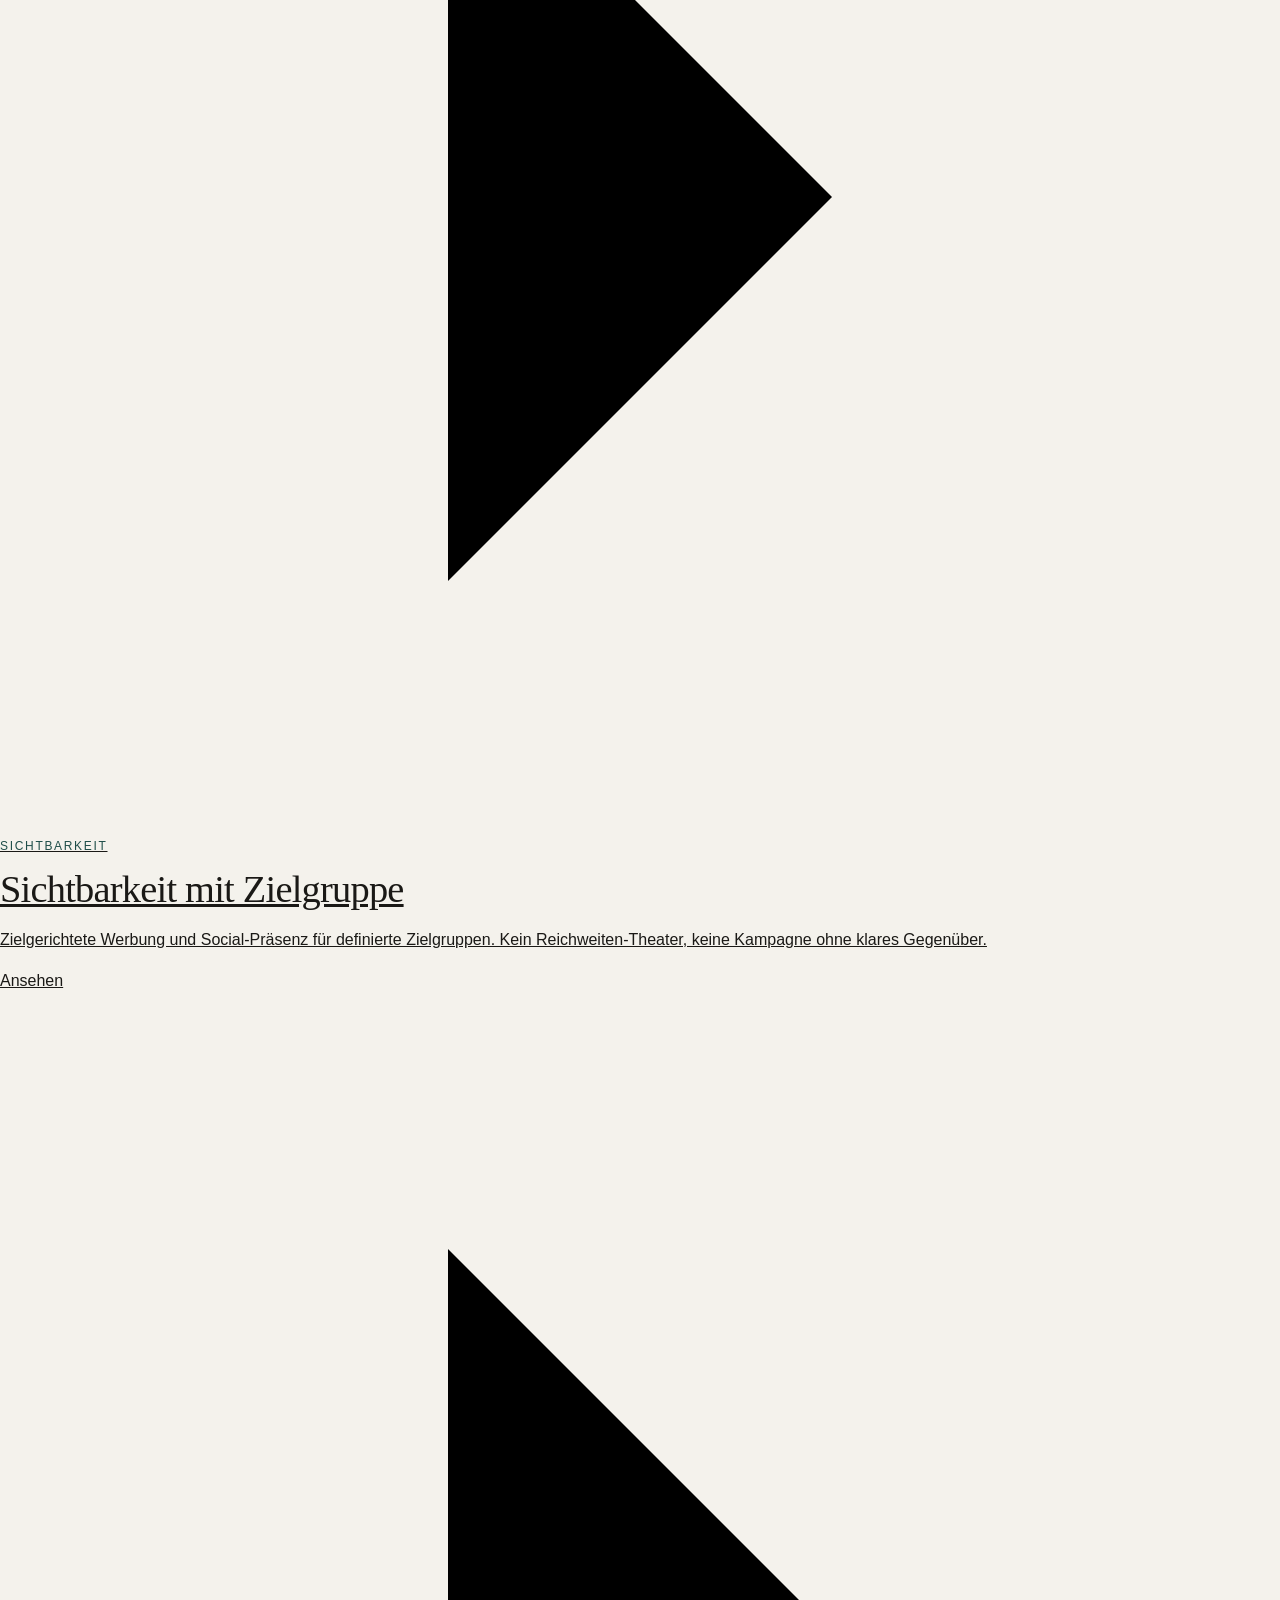
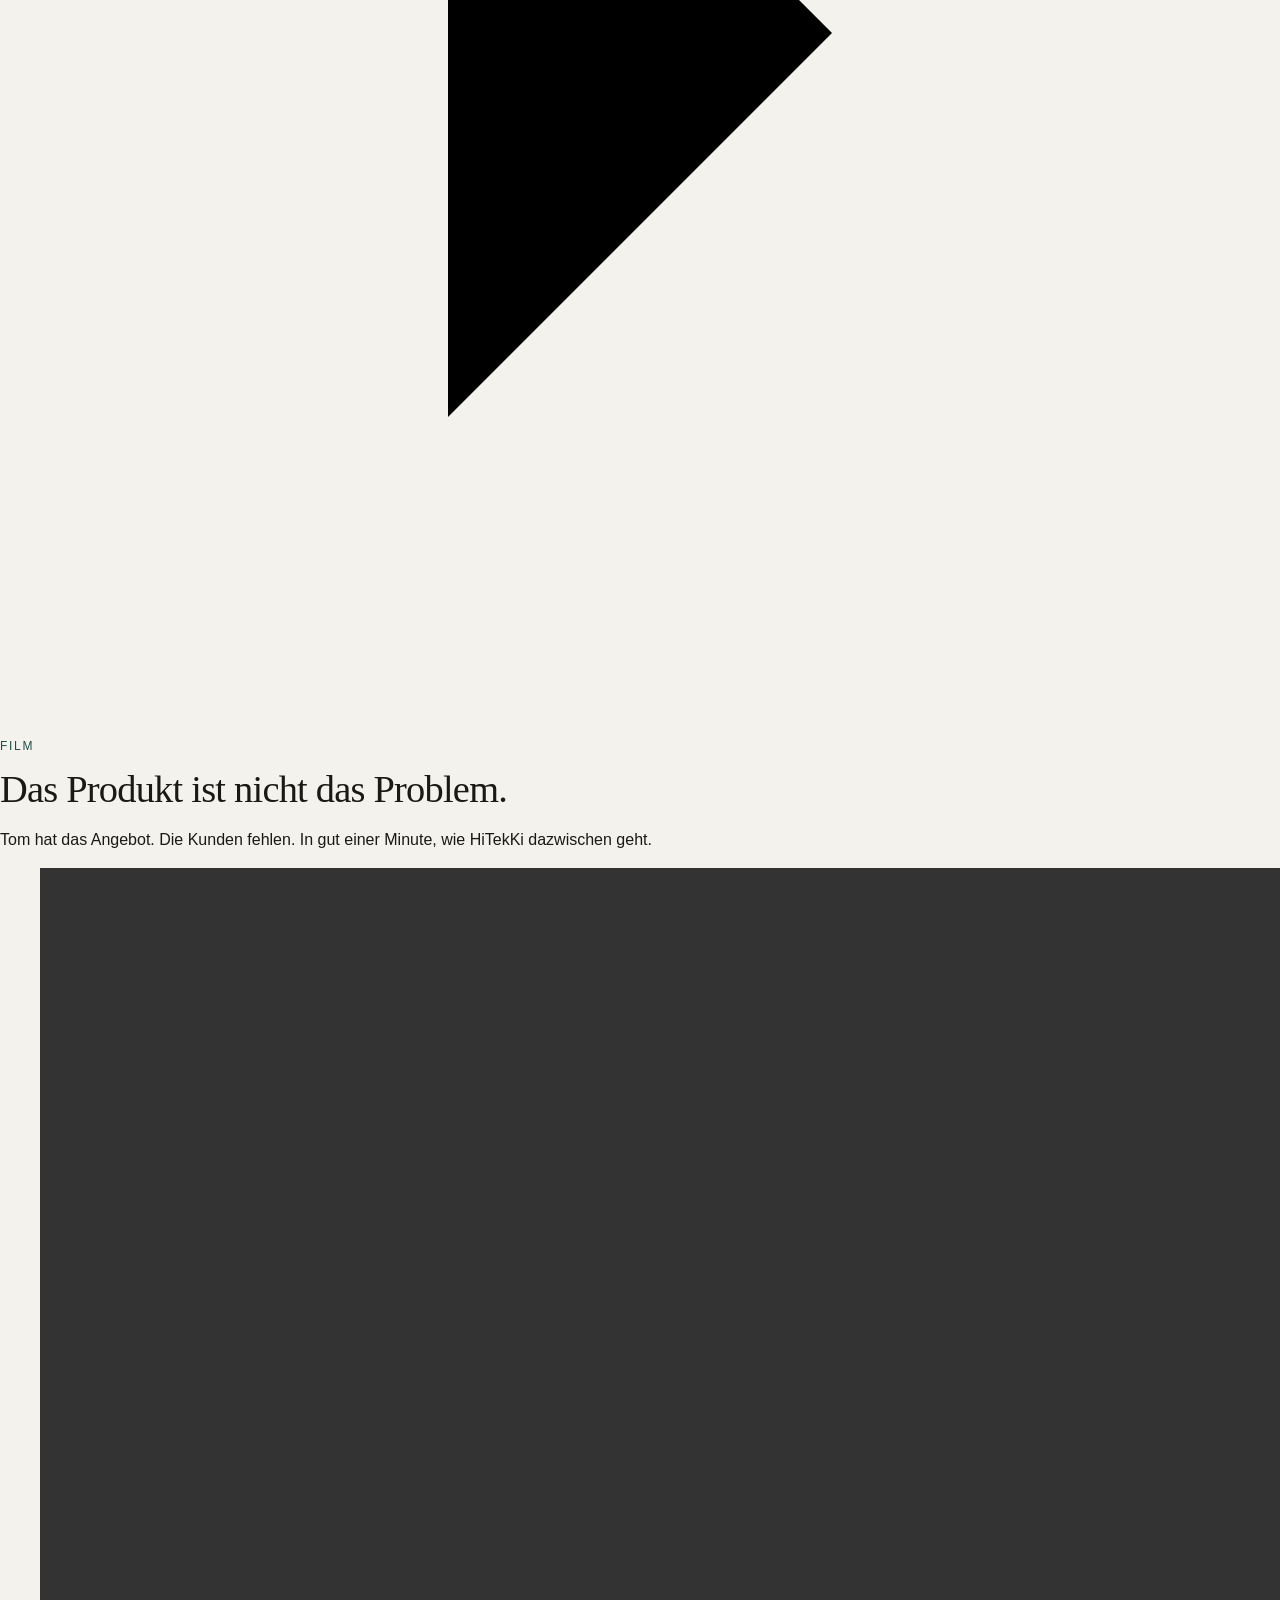
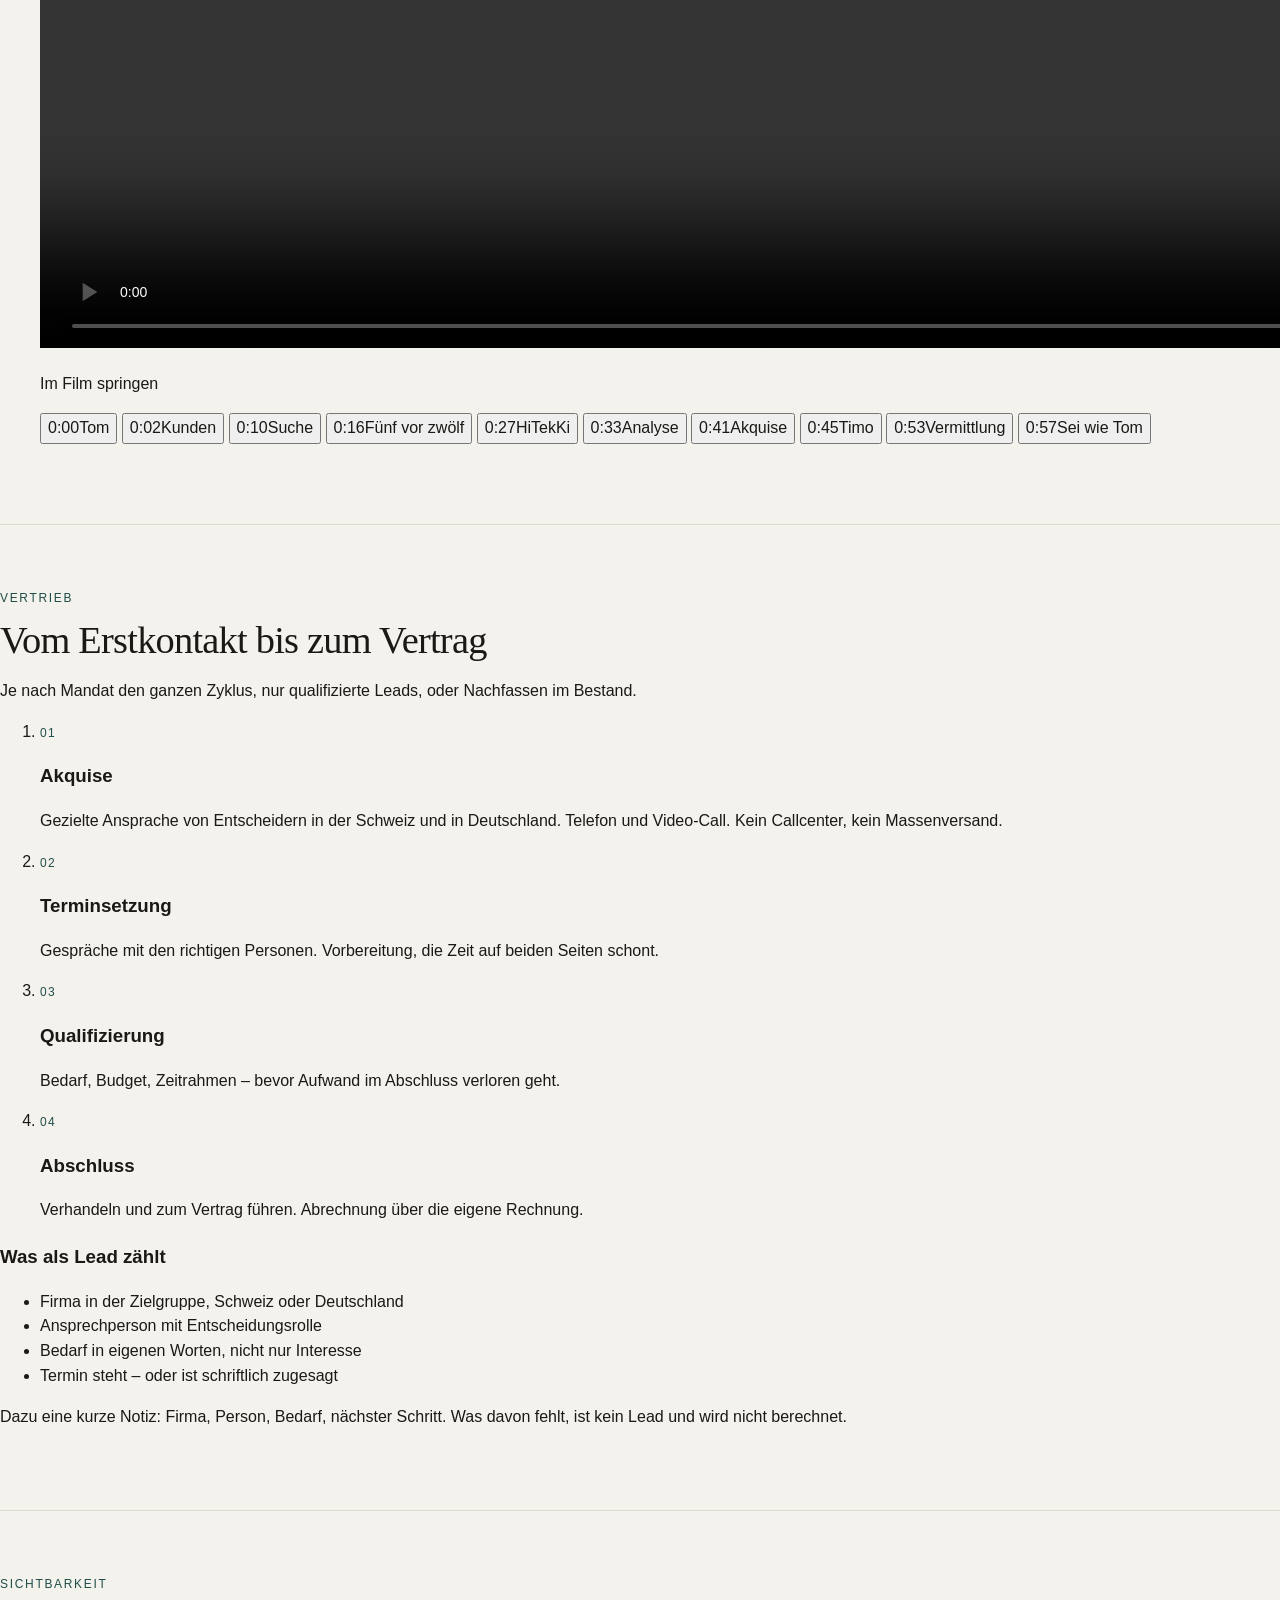
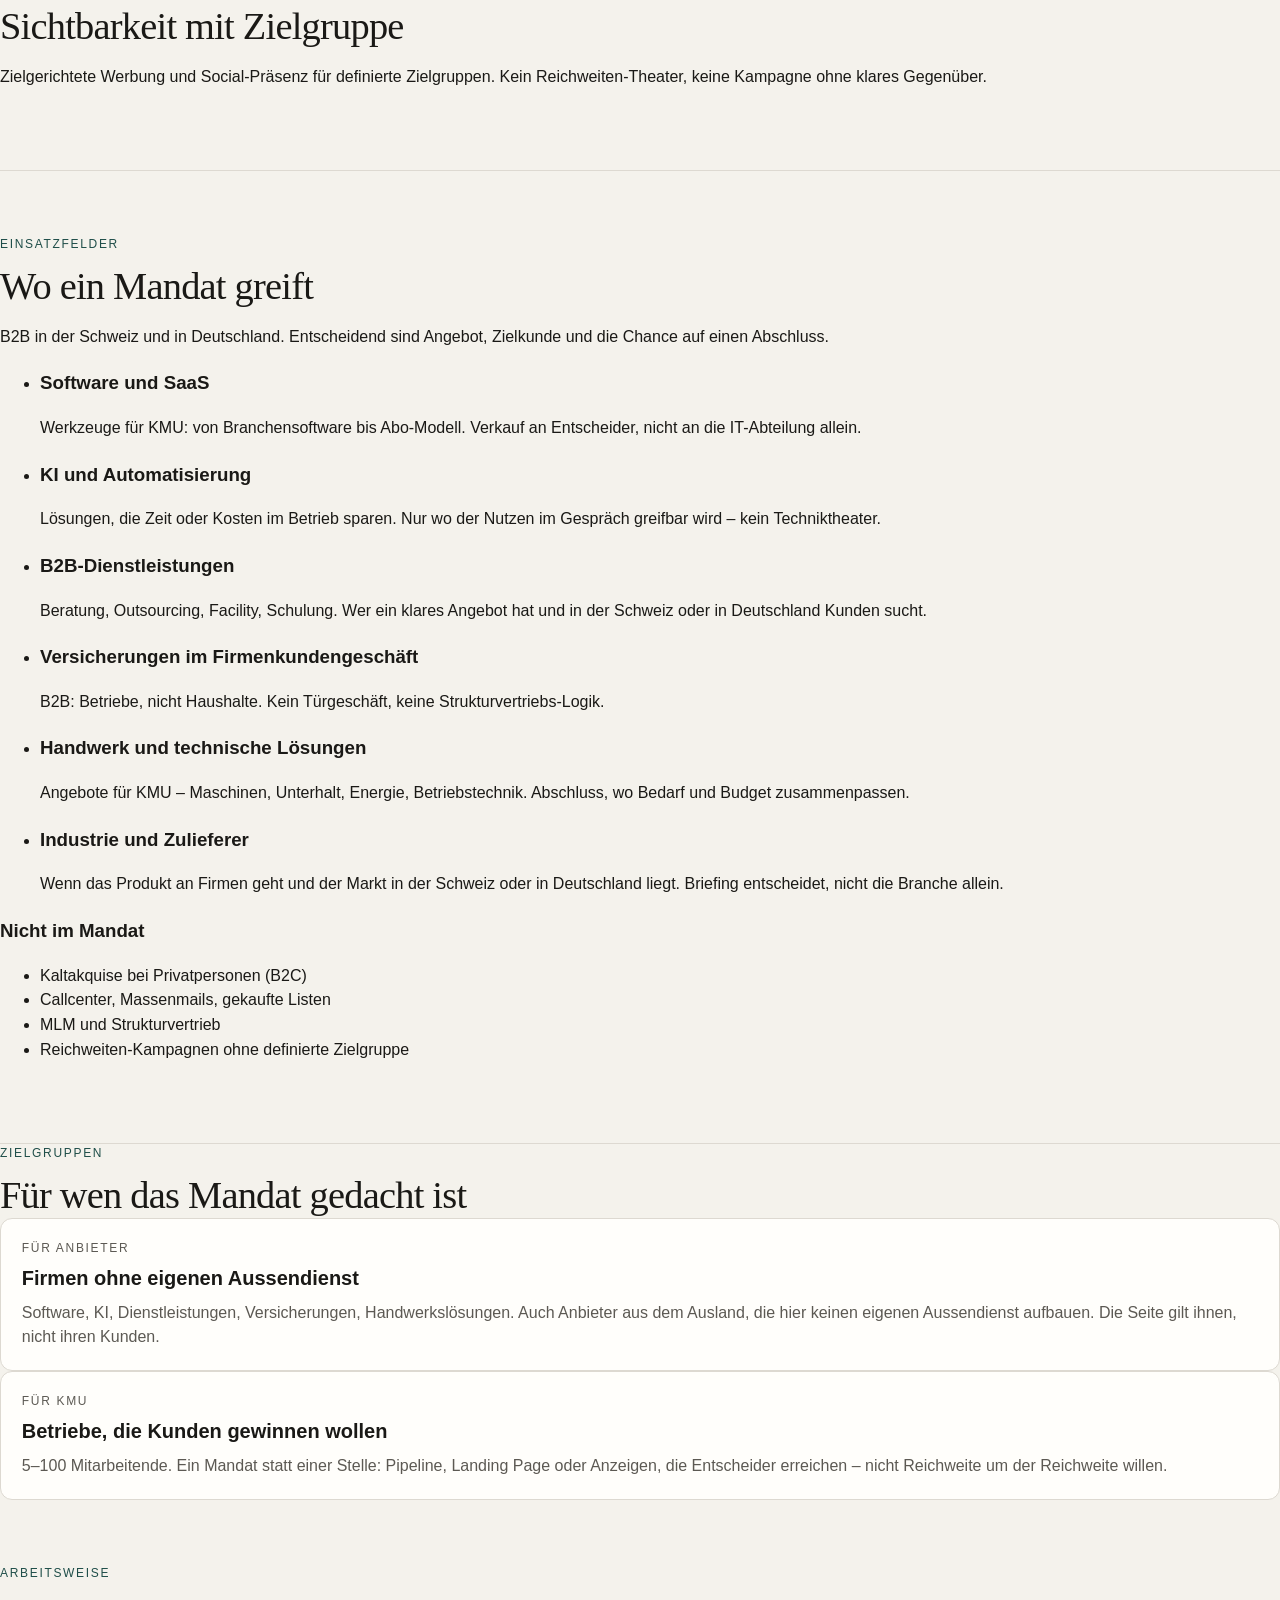
==== commit c4f1873b: "Revert "Webseiten: gebaut und weiter betreut" This reverts commit 5c67b20fceb2599a55a2a5d39e90619197" ====
--- a/public/index.html
+++ b/public/index.html
@@ -96,7 +96,7 @@
       <a class="poster" data-family="build" href="/webseite">
         <p class="kicker" data-i18n="p2.t">Technik</p>
         <h2 data-i18n="shop.webTitle">Seiten und Landing Pages</h2>
-        <p class="sub" data-i18n="shop.webText">Gebaut und weiter betreut. Änderungen aus einer Hand, kein Design um des Designs willen.</p>
+        <p class="sub" data-i18n="shop.webText">Websites und Landing Pages, die Anfragen oder Abschlüsse tragen. Kein Design um des Designs willen.</p>
         <span class="more"><span data-i18n="nav.web">Direkt zur Webseiten Anfrage</span><svg viewBox="0 0 20 20"><path d="M7 4l6 6-6 6"/></svg></span>
       </a>
       <a class="poster" data-family="build" href="#film">
@@ -111,16 +111,6 @@
         <p class="sub" data-i18n="p3.x">Zielgerichtete Werbung und Social-Präsenz für definierte Zielgruppen. Kein Reichweiten-Theater, keine Kampagne ohne klares Gegenüber.</p>
         <span class="more"><span data-i18n="shop.see">Ansehen</span><svg viewBox="0 0 20 20"><path d="M7 4l6 6-6 6"/></svg></span>
       </a>
-
-      <section id="betreuung" class="tile span-2">
-        <p class="kicker">Technik</p>
-        <h2 data-i18n="care.title">Gebaut und weiter betreut.</h2>
-        <p class="intro" data-i18n="care.body">Eine Seite ist kein Abschluss, nach dem jemand anderes zuständig ist. Änderungen laufen über mich.</p>
-        <div class="grid2">
-          <article><h3 data-i18n="care1.t">Aus einer Hand</h3><p class="small" data-i18n="care1.x">Texte, Preise, ein Bild, ein neuer Abschnitt. Ein Ansprechpartner, keine Übergabe an eine Betreuung, die das Mandat nicht kennt.</p></article>
-          <article><h3 data-i18n="care2.t">Klein bleibt klein</h3><p class="small" data-i18n="care2.x">Eine Änderung ist eine Änderung. Eine neue Seite oder ein Shop bleibt ein eigenes Mandat. Kein Stundenkonto, kein 24-Stunden-Dienst.</p></article>
-        </div>
-      </section>
 
       <section id="technik" class="film span-2">
         <p class="kicker" data-i18n="film.kicker">Film</p>
@@ -275,7 +265,7 @@
           <div class="qa"><button class="q" type="button" aria-expanded="false"><span data-i18n="q3">Sind Sie angestellt oder selbstständig?</span><span class="plus">+</span></button><p class="answer" data-i18n="a3" hidden>Selbstständig. Eigene Rechnung, kein Arbeitsvertrag. Sie beauftragen ein Mandat. Das ist für Partner und Sozialversicherungen der saubere Weg.</p></div>
           <div class="qa"><button class="q" type="button" aria-expanded="false"><span data-i18n="q4">Wie wird vergütet?</span><span class="plus">+</span></button><p class="answer" data-i18n="a4" hidden>Drei Teile, klar getrennt: eine Vorabzahlung oder Einsatzpauschale für die Arbeit; Provision oder Betrag pro qualifiziertem Lead, wenn es um Vertrieb geht; Anzeigenbudget direkt an die Plattform. Websites als Projektmandat. Beträge im Gespräch, nicht als Dumping auf der Seite.</p></div>
           <div class="qa"><button class="q" type="button" aria-expanded="false"><span data-i18n="q5">Warum nicht rein auf Provision?</span><span class="plus">+</span></button><p class="answer" data-i18n="a5" hidden>Weil seriöse Akquise Zeit kostet, bevor der erste Abschluss da ist. Ohne Einsatz tragen nur Mandate mit sehr hoher Abschlusswahrscheinlichkeit. Ein kleines Fixum oder eine Vorabzahlung filtert ausserdem Anfragen, die nicht ernst gemeint sind – für beide Seiten.</p></div>
-          <div class="qa"><button class="q" type="button" aria-expanded="false"><span data-i18n="q6">Bauen Sie auch Websites?</span><span class="plus">+</span></button><p class="answer" data-i18n="a6" hidden>Ja. Seiten und Landing Pages, die Anfragen oder Abschlüsse tragen. Danach bleibt die Betreuung bei mir: Texte, Preise, ein neues Angebot. Kein Design um des Designs willen, kein Weiterreichen nach dem Launch.</p></div>
+          <div class="qa"><button class="q" type="button" aria-expanded="false"><span data-i18n="q6">Bauen Sie auch Websites?</span><span class="plus">+</span></button><p class="answer" data-i18n="a6" hidden>Ja – Seiten und Landing Pages, die Anfragen oder Abschlüsse tragen. Kein Design um des Designs willen.</p></div>
           <div class="qa"><button class="q" type="button" aria-expanded="false"><span data-i18n="q7">Schalten Sie Werbung und Social Media?</span><span class="plus">+</span></button><p class="answer" data-i18n="a7" hidden>Ja, zielgerichtet: Suchanzeigen, LinkedIn, wo nötig Meta. Zielgruppe und Angebot zuerst, Kanal danach. Kein TikTok-Entertainment, keine Reichweite ohne Entscheider.</p></div>
           <div class="qa"><button class="q" type="button" aria-expanded="false"><span data-i18n="q8">Arbeiten Sie nur neue Kunden oder auch unseren Bestand?</span><span class="plus">+</span></button><p class="answer" data-i18n="a8" hidden>Beides. Neue Akquise, Leadgenerierung für Ihr Team oder Nachfassen von CRM, Messekontakten und offenen Offerten.</p></div>
           <div class="qa"><button class="q" type="button" aria-expanded="false"><span data-i18n="q9">In welchem Gebiet sind Sie unterwegs?</span><span class="plus">+</span></button><p class="answer" data-i18n="a9" hidden>Sitz Zürich. Normalfall ist Telefon und Video-Call, in der Schweiz und in Deutschland. Ein Besuch ist möglich, vorher abgesprochen, und nur wenn mich der Auftrag selbst überzeugt.</p></div>
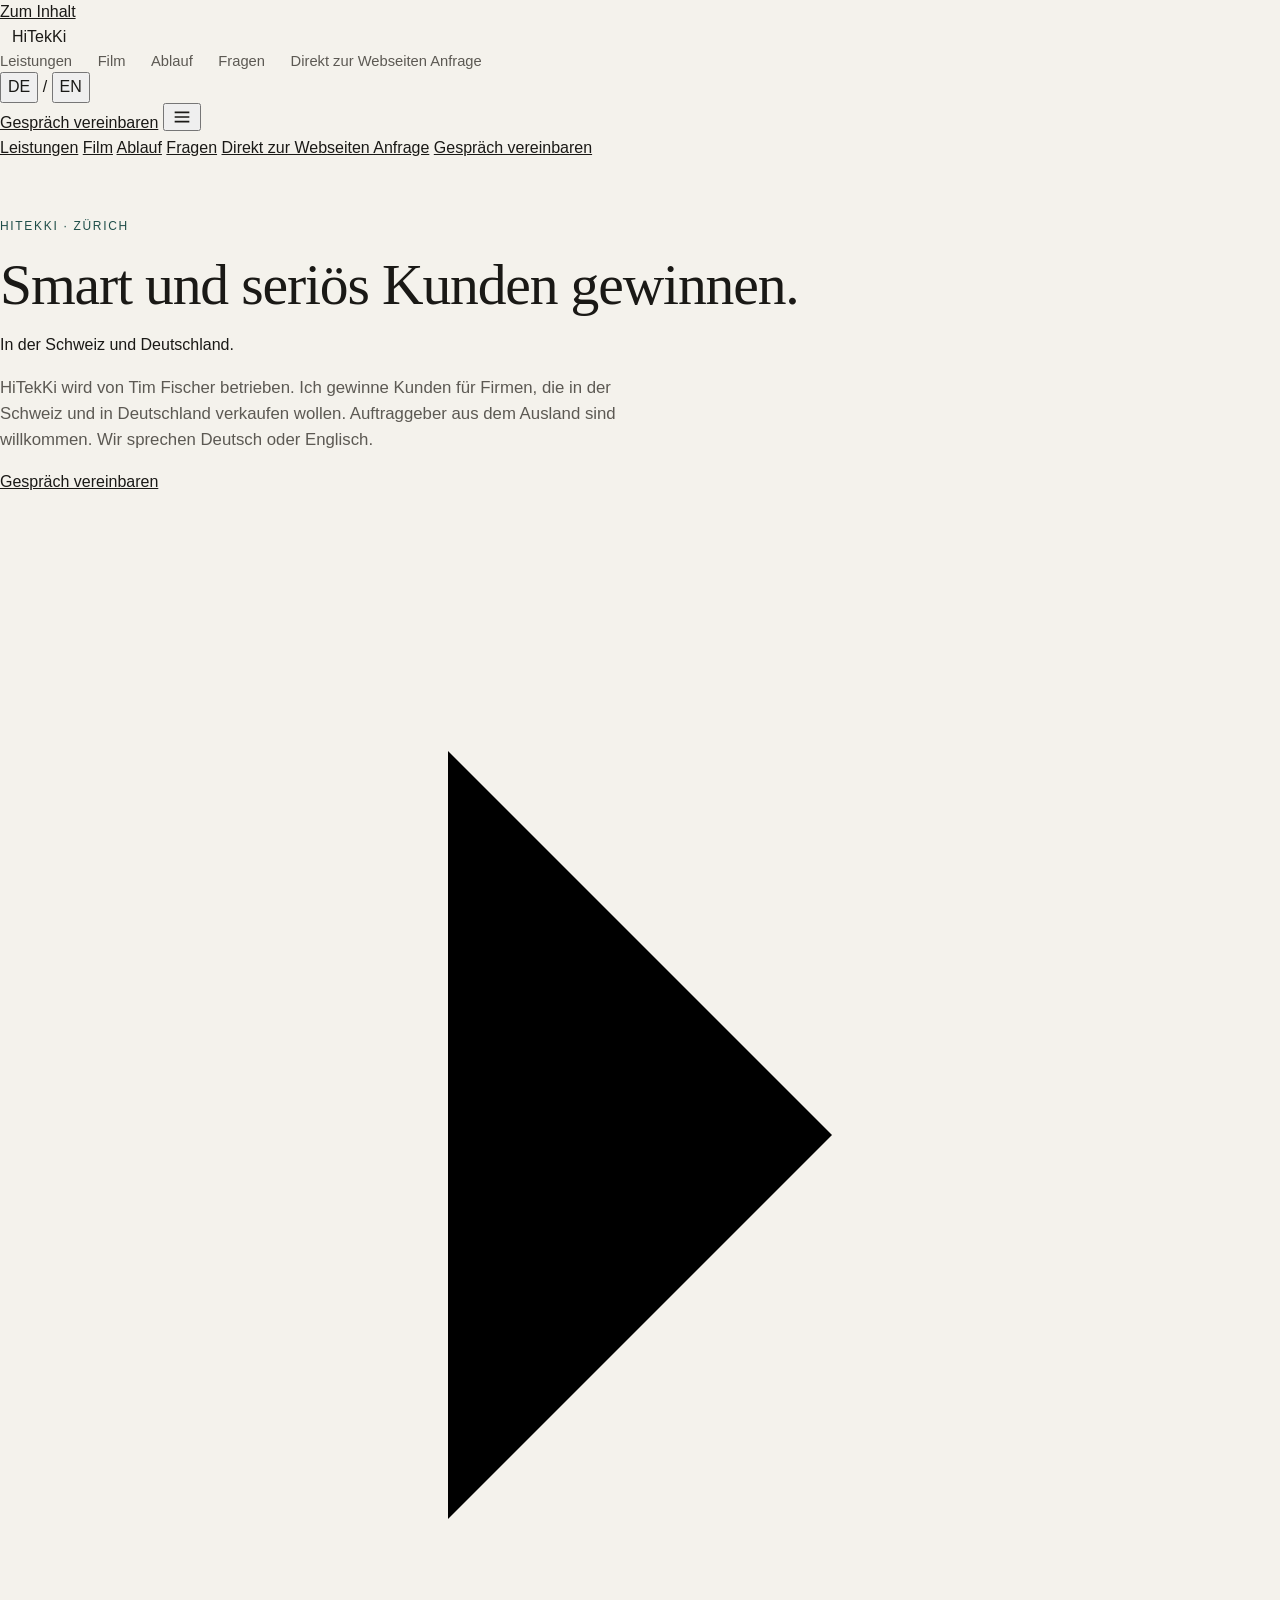
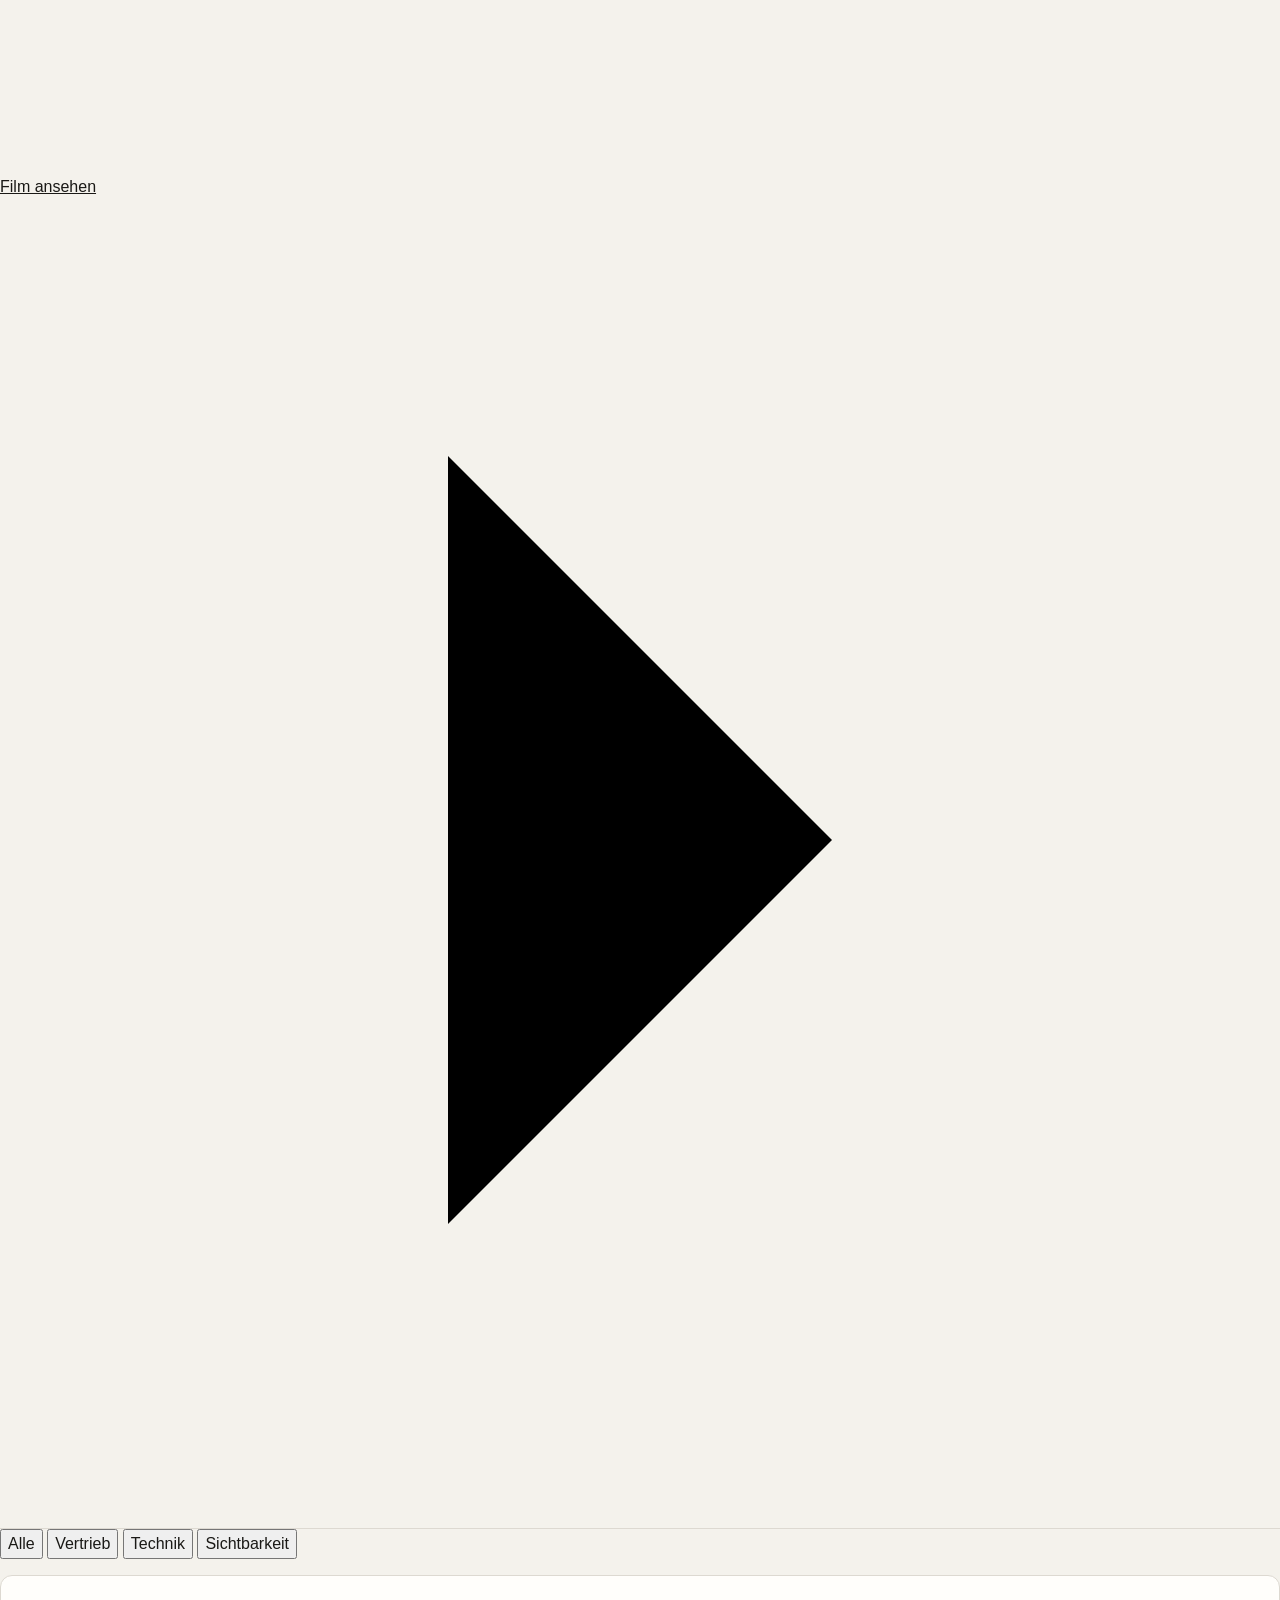
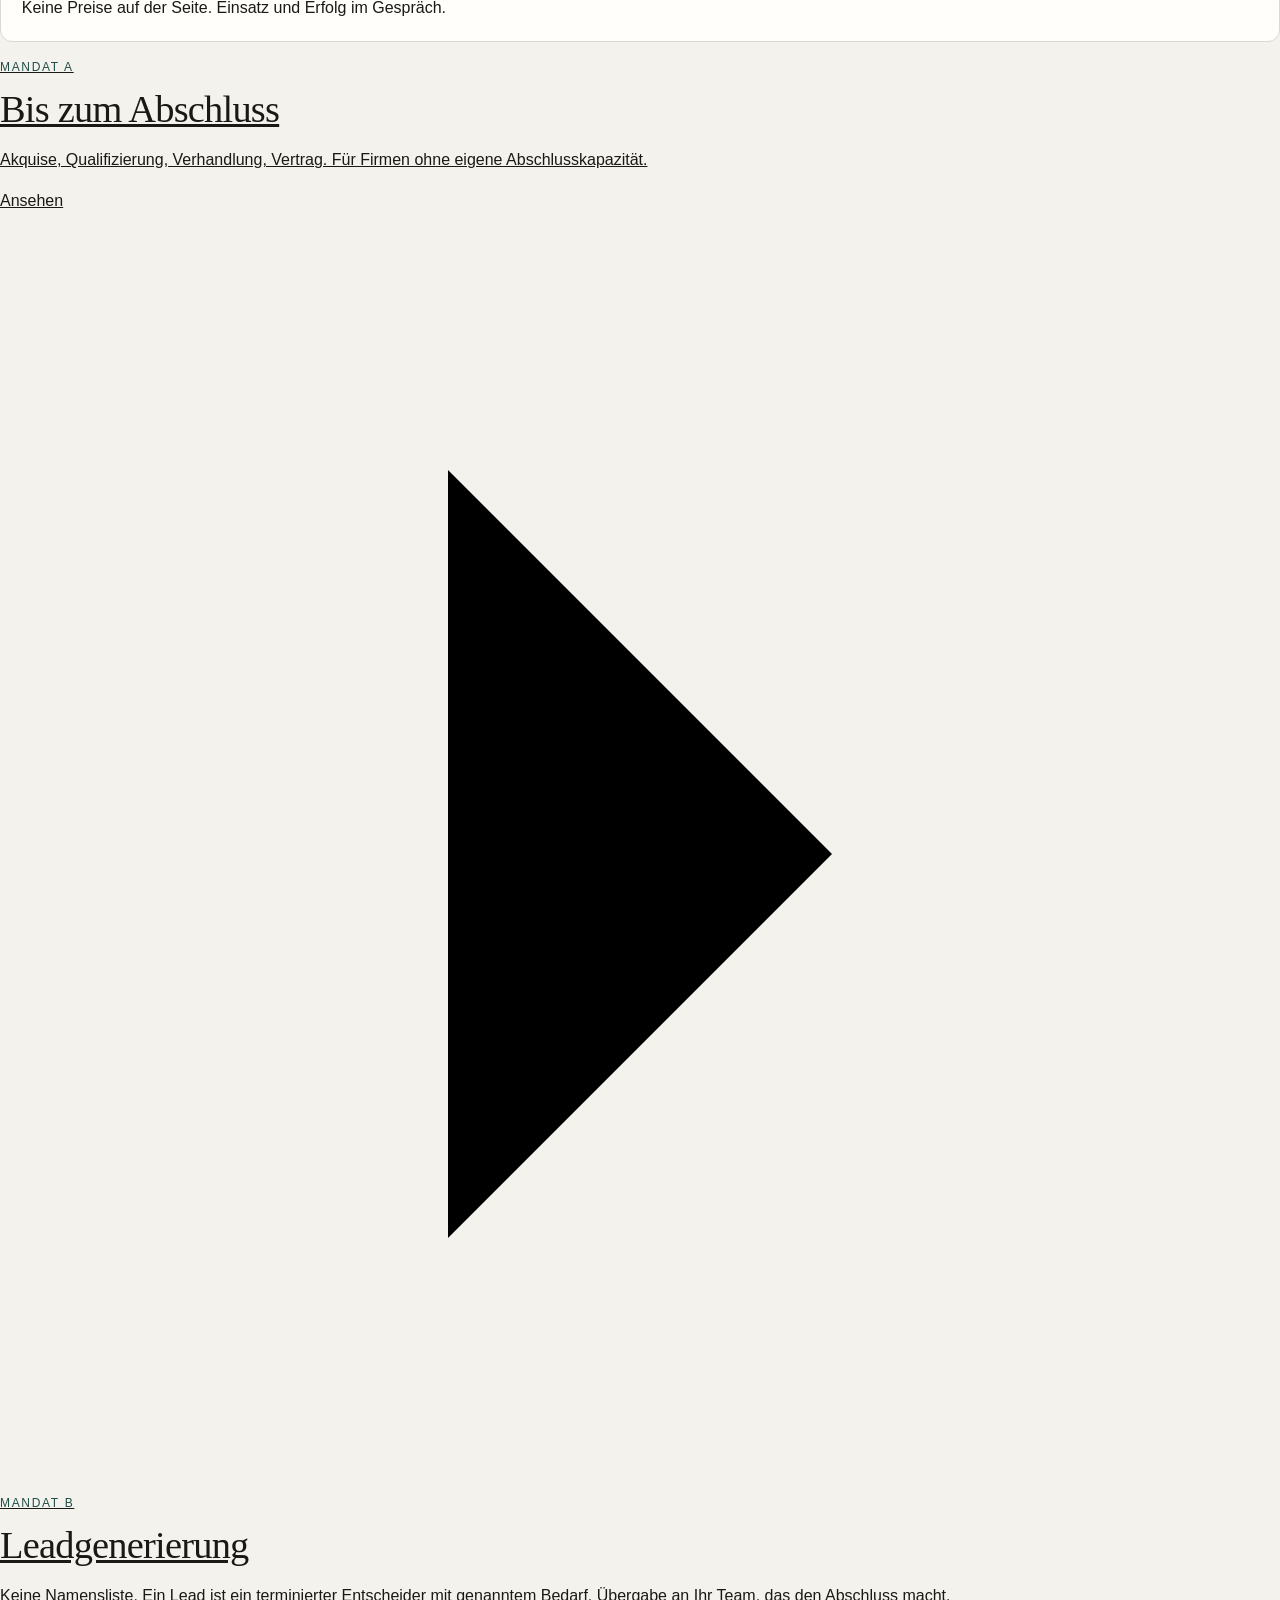
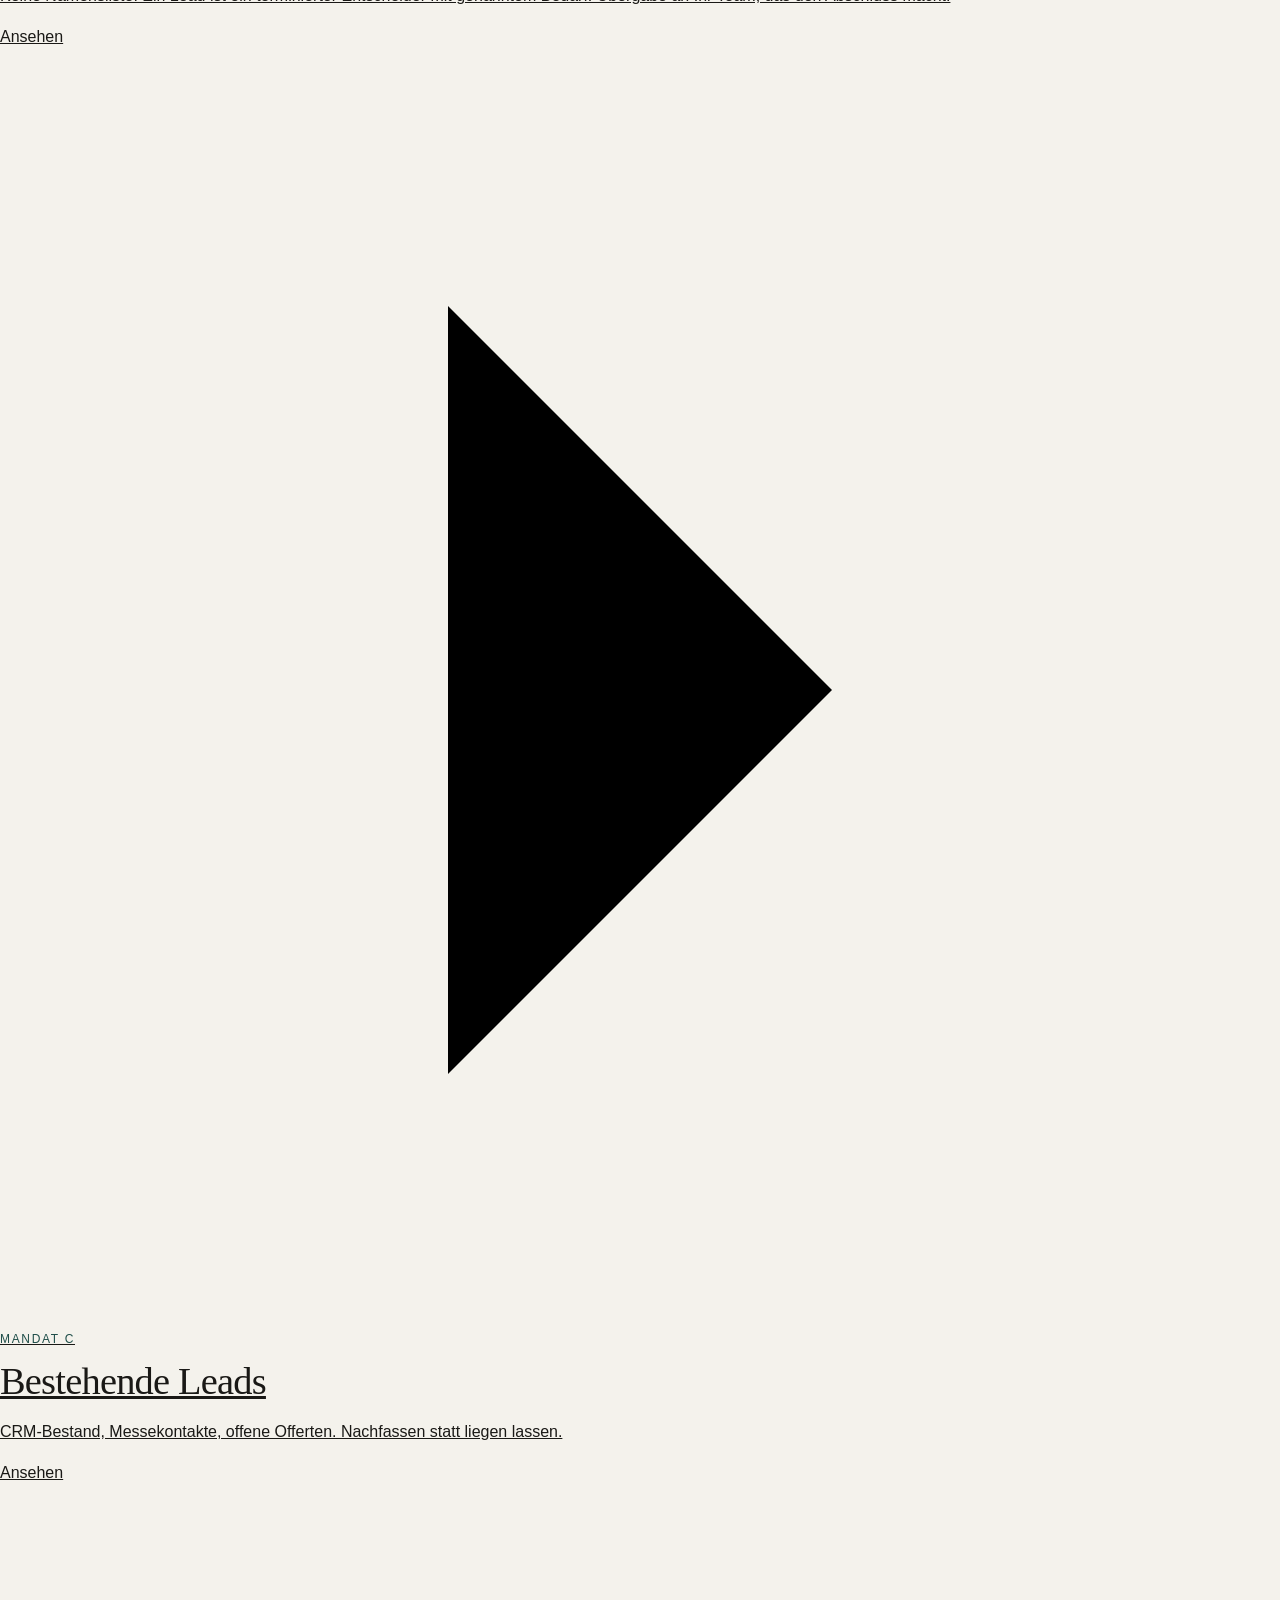
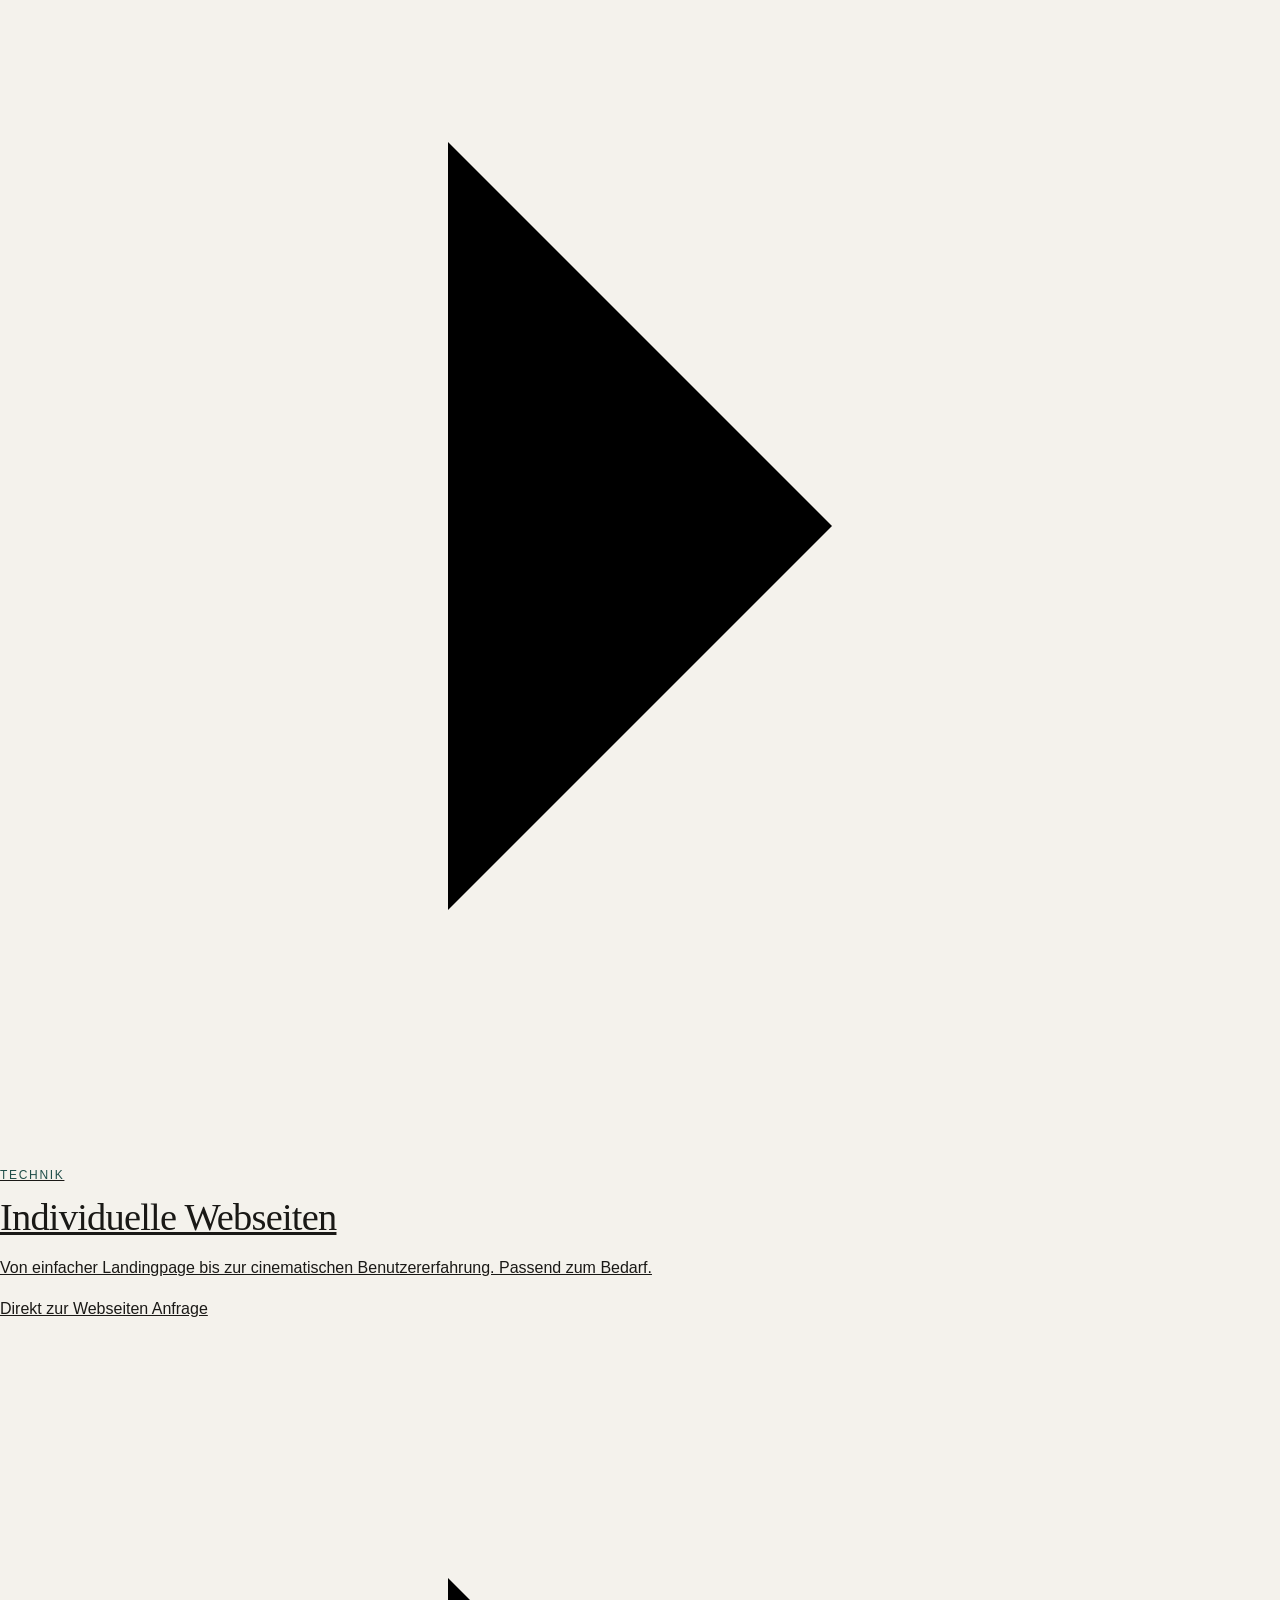
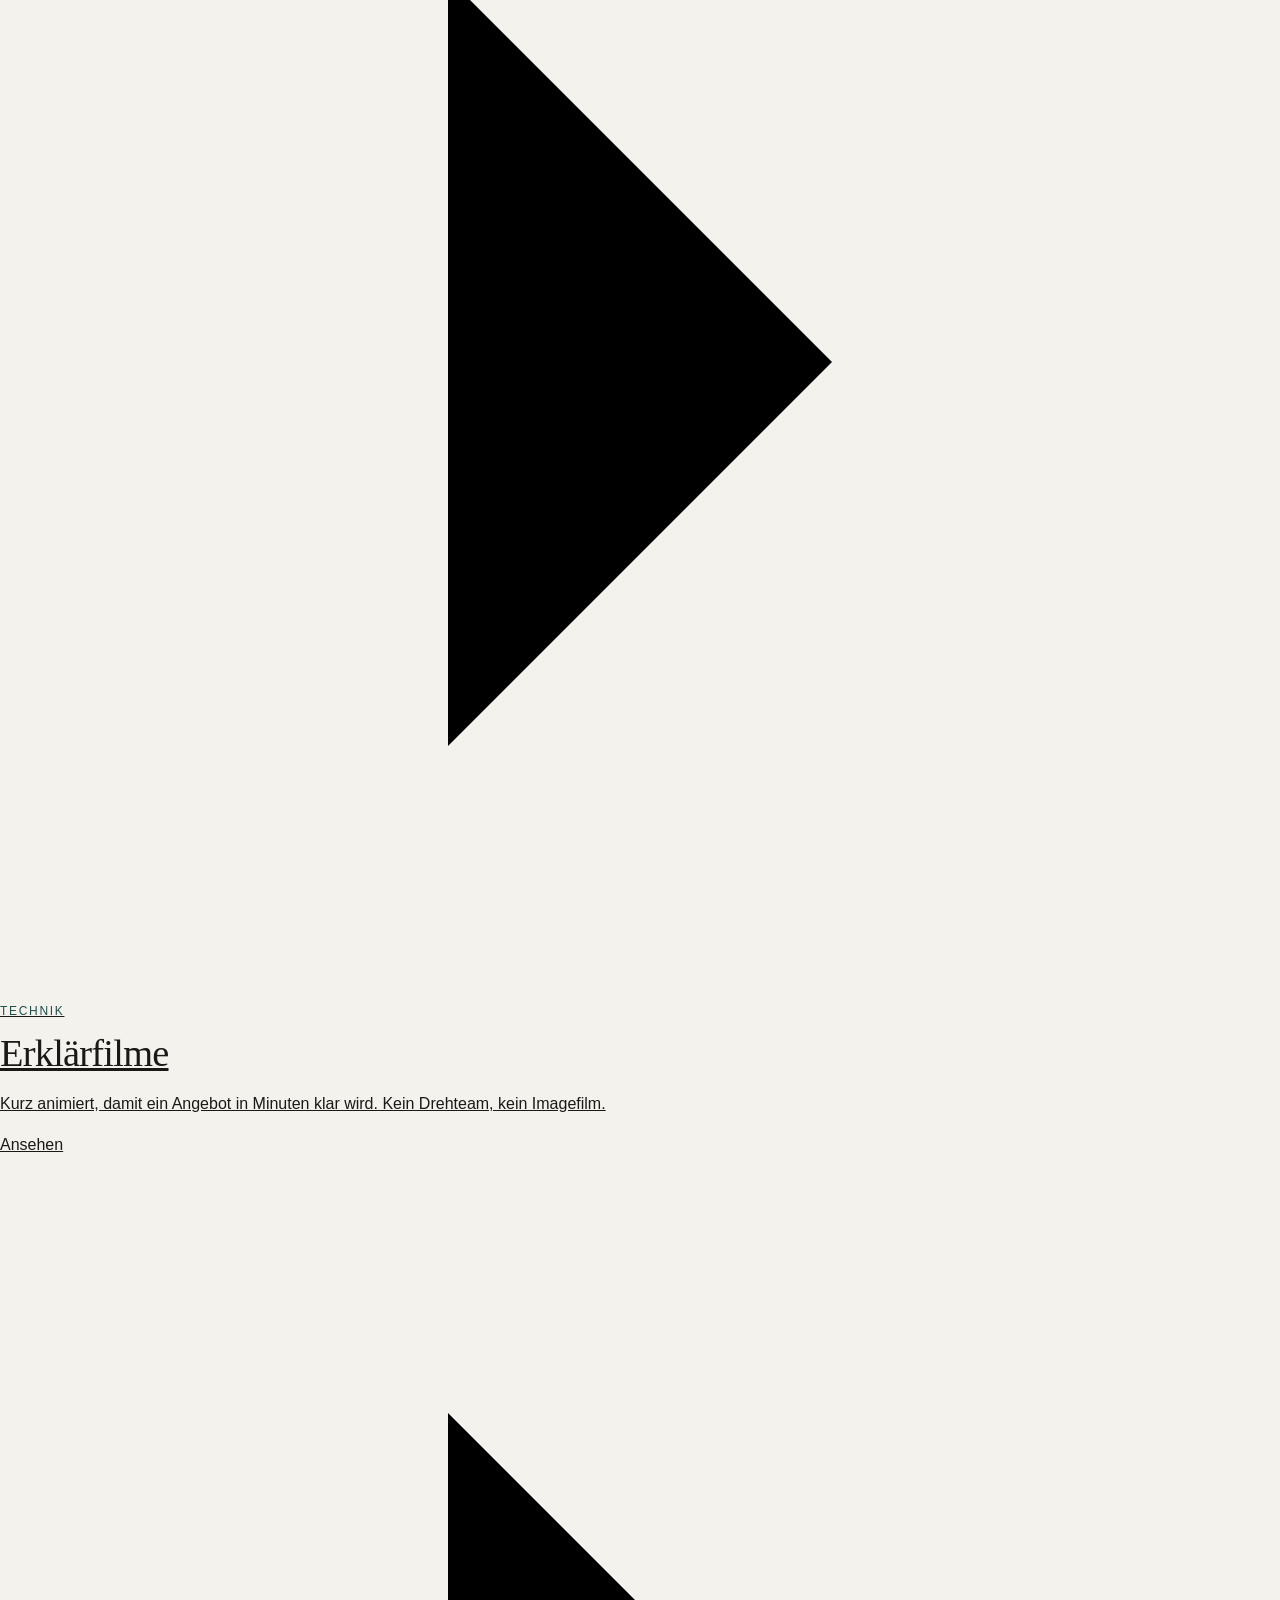
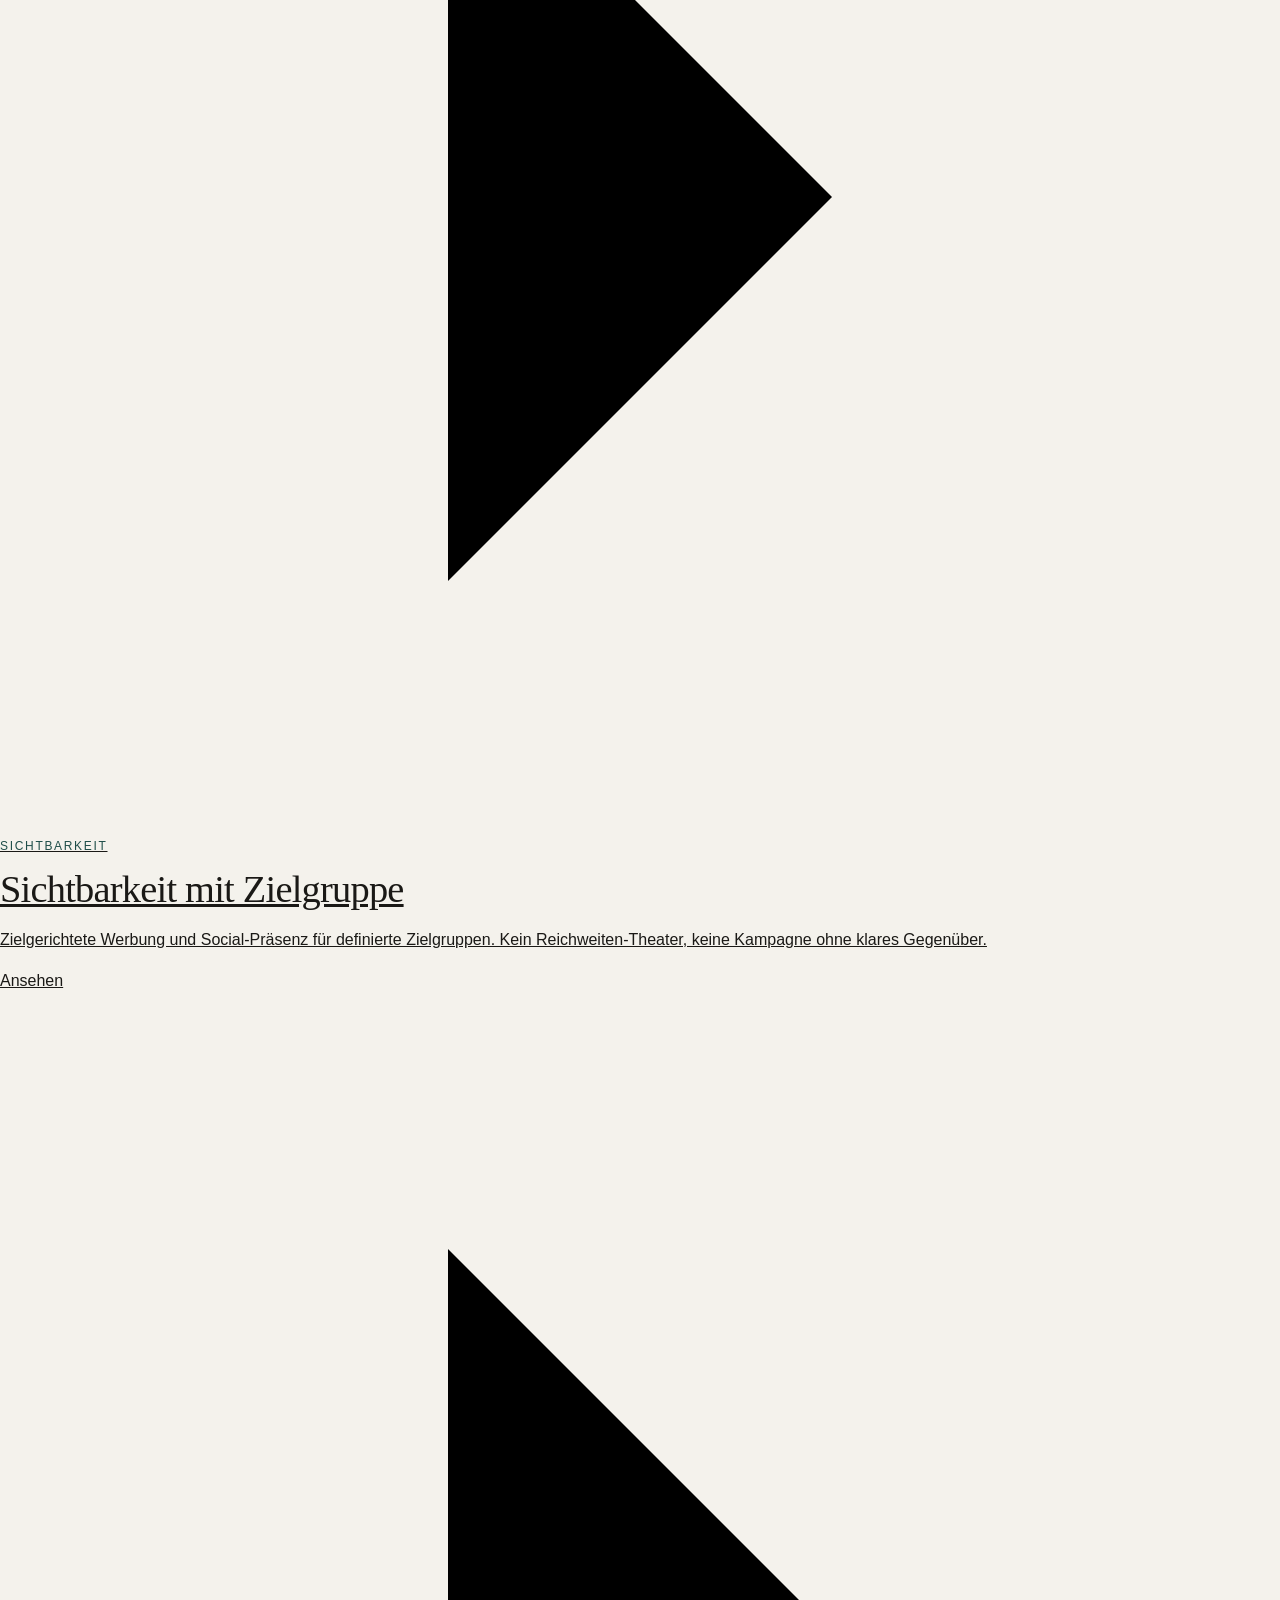
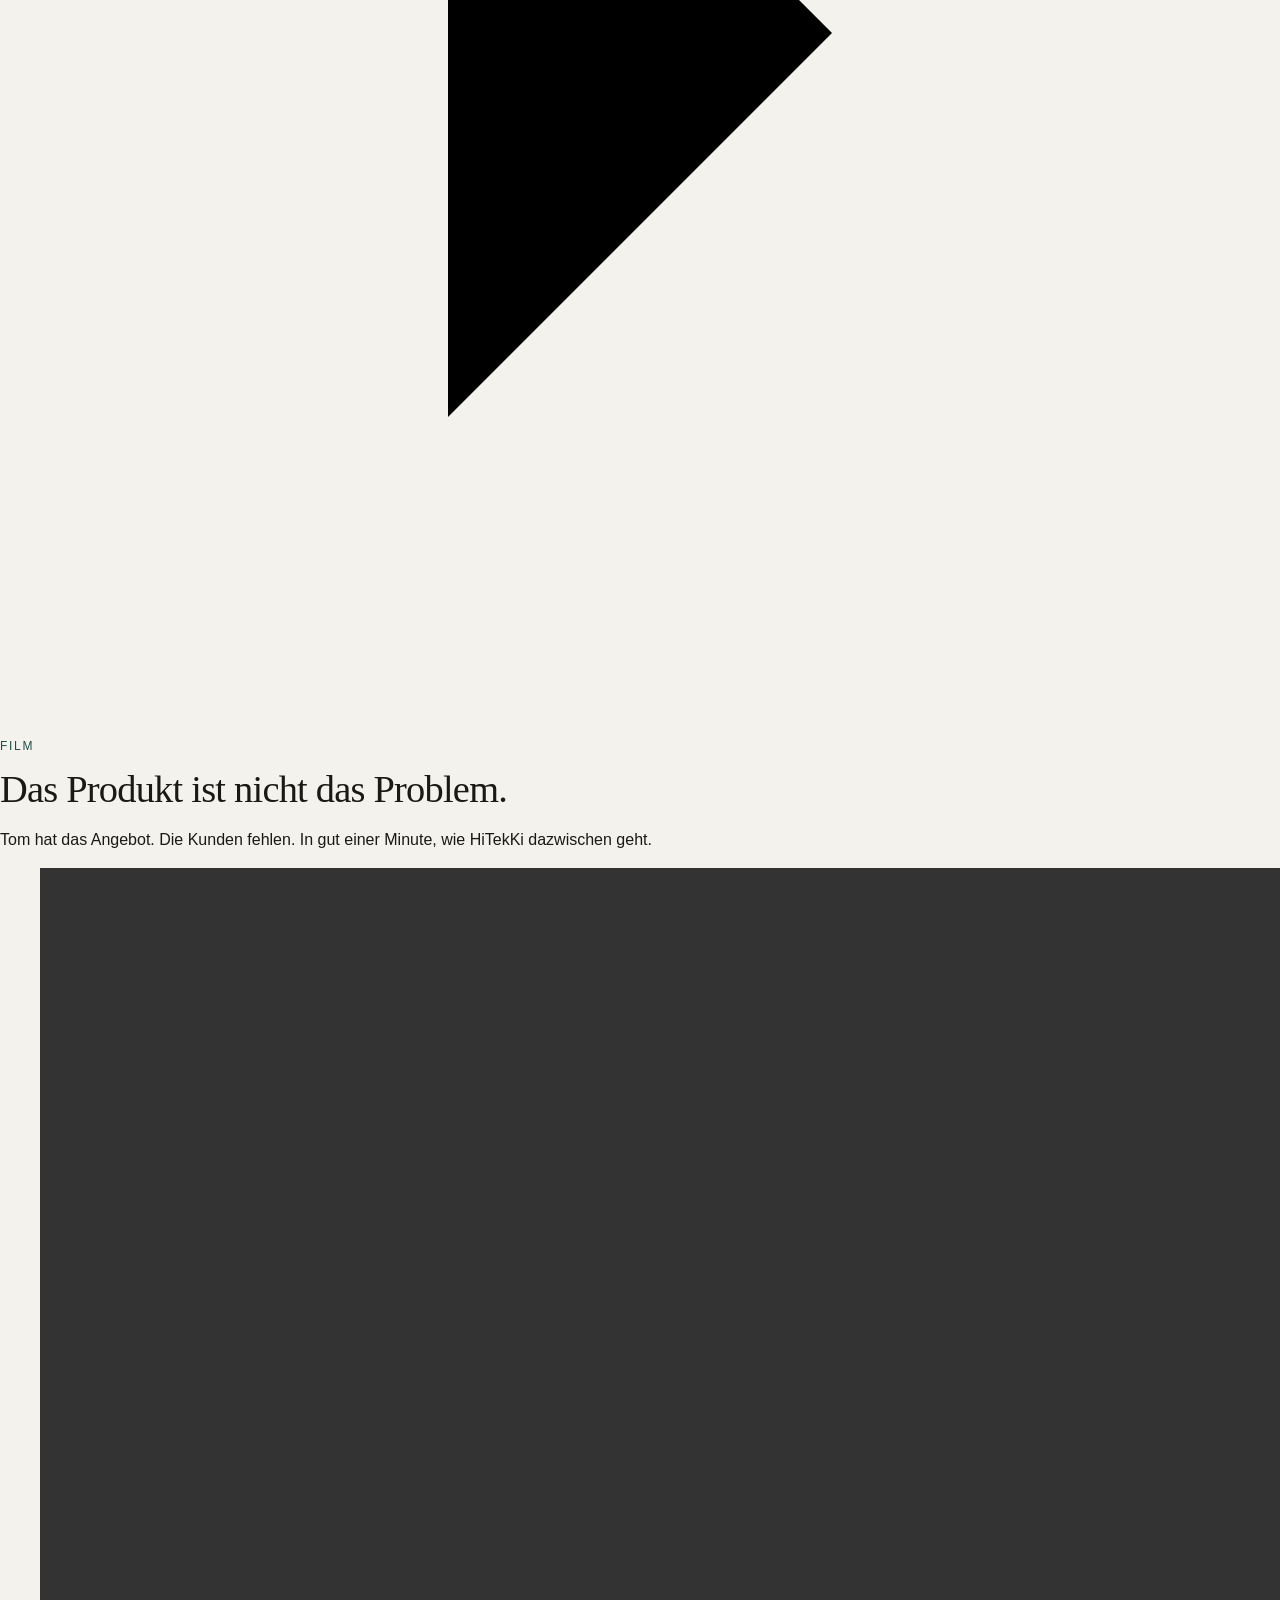
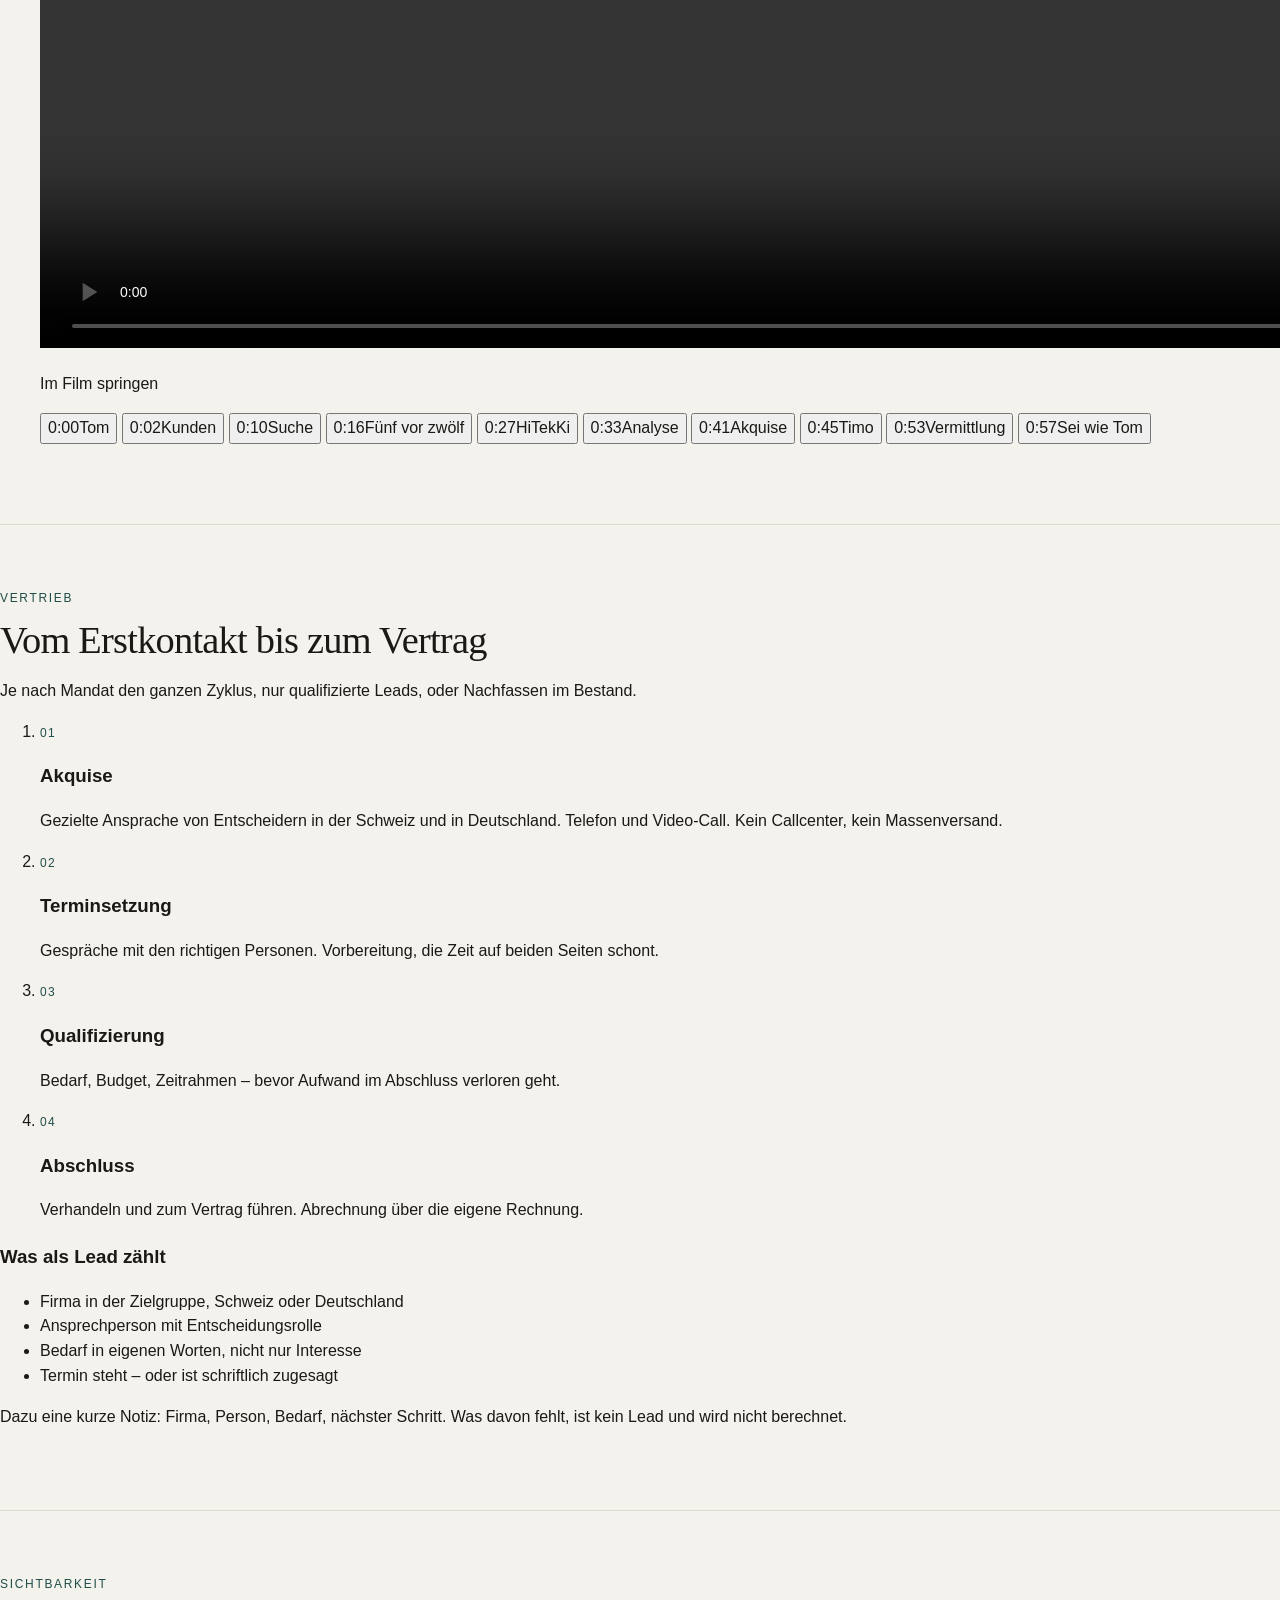
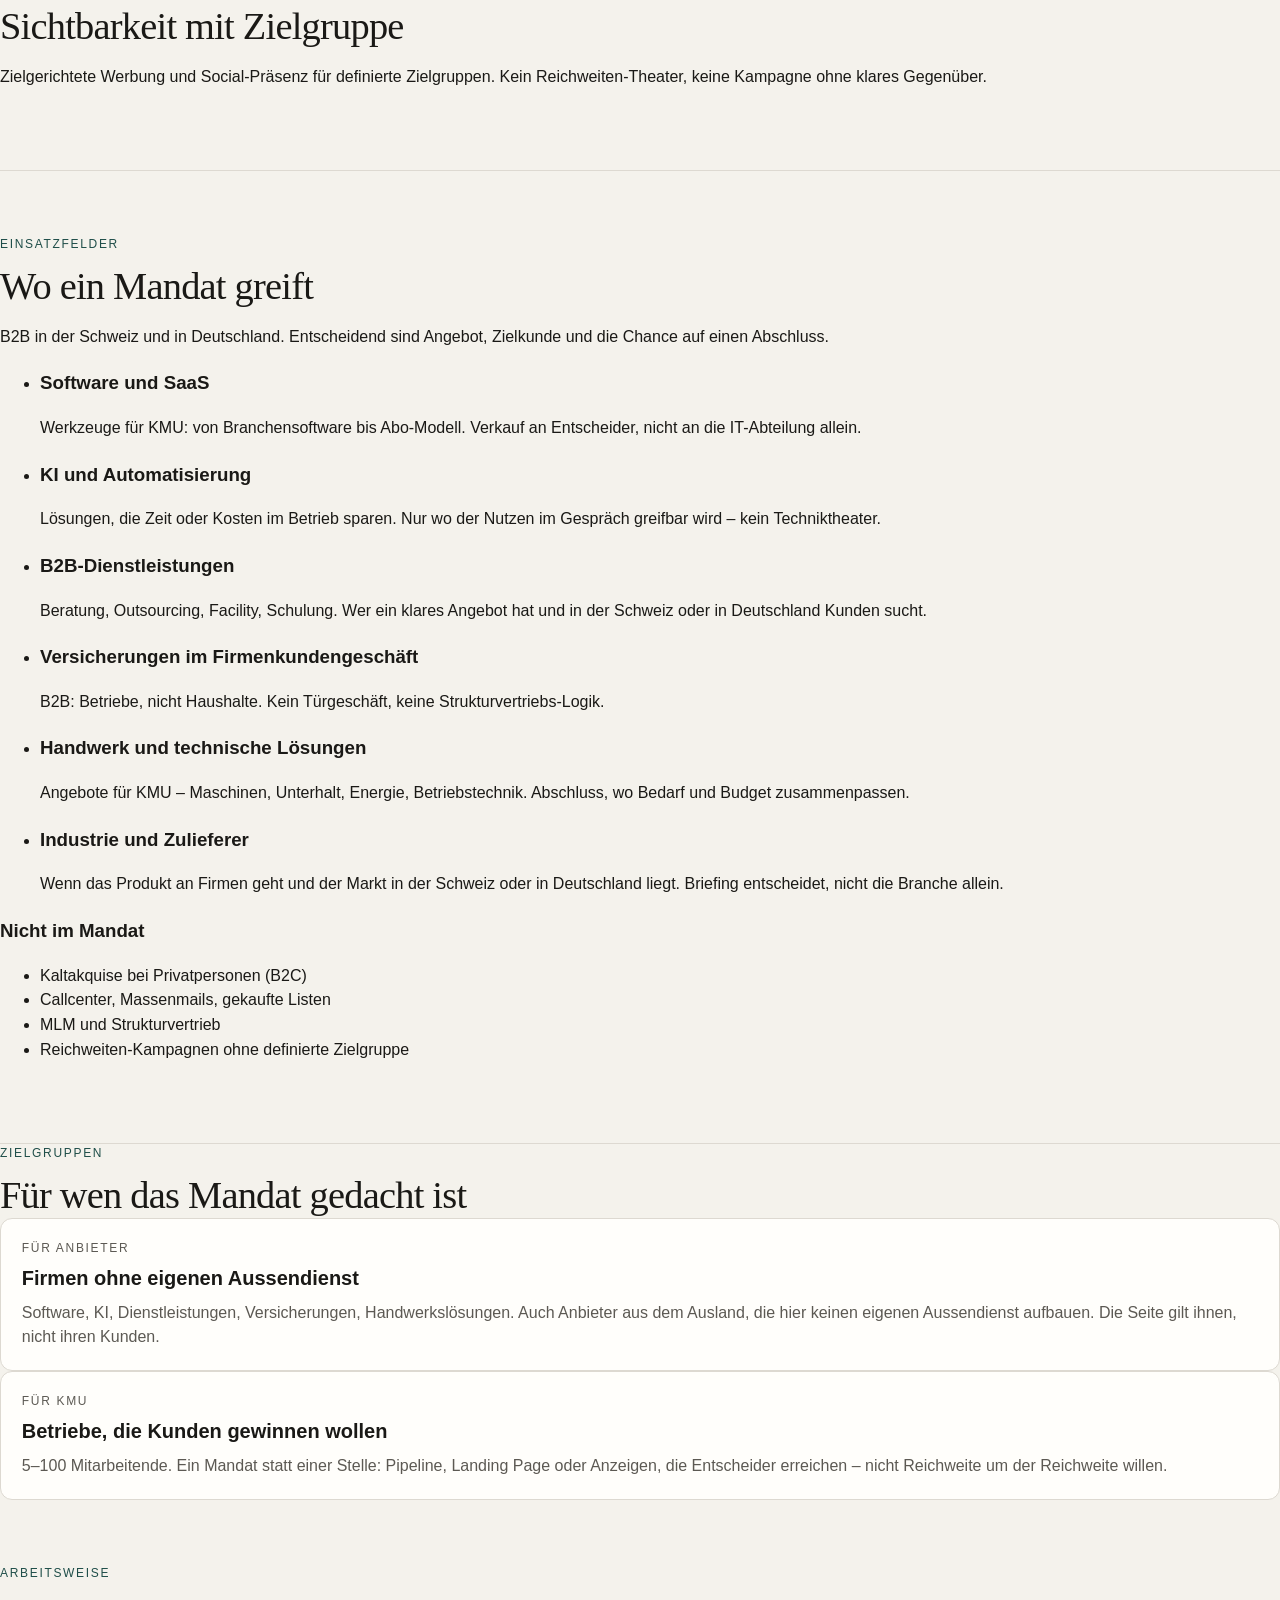
==== commit 267aaa8a: "Kachel: Individuelle Webseiten" ====
--- a/public/index.html
+++ b/public/index.html
@@ -95,8 +95,8 @@
       </a>
       <a class="poster" data-family="build" href="/webseite">
         <p class="kicker" data-i18n="p2.t">Technik</p>
-        <h2 data-i18n="shop.webTitle">Seiten und Landing Pages</h2>
-        <p class="sub" data-i18n="shop.webText">Websites und Landing Pages, die Anfragen oder Abschlüsse tragen. Kein Design um des Designs willen.</p>
+        <h2 data-i18n="shop.webTitle">Individuelle Webseiten</h2>
+        <p class="sub" data-i18n="shop.webText">Von einfacher Landingpage bis zur cinematischen Benutzererfahrung. Passend zum Bedarf.</p>
         <span class="more"><span data-i18n="nav.web">Direkt zur Webseiten Anfrage</span><svg viewBox="0 0 20 20"><path d="M7 4l6 6-6 6"/></svg></span>
       </a>
       <a class="poster" data-family="build" href="#film">
@@ -336,6 +336,6 @@
     </div>
     <div class="legal-line"><div class="foot-inner"><p>© 2026 HiTekKi. Tim Fischer.</p><p>Zürich · Schweiz</p></div></div>
   </footer>
-  <script src="/script.js?v=11"></script>
+  <script src="/script.js?v=12"></script>
 </body>
 </html>
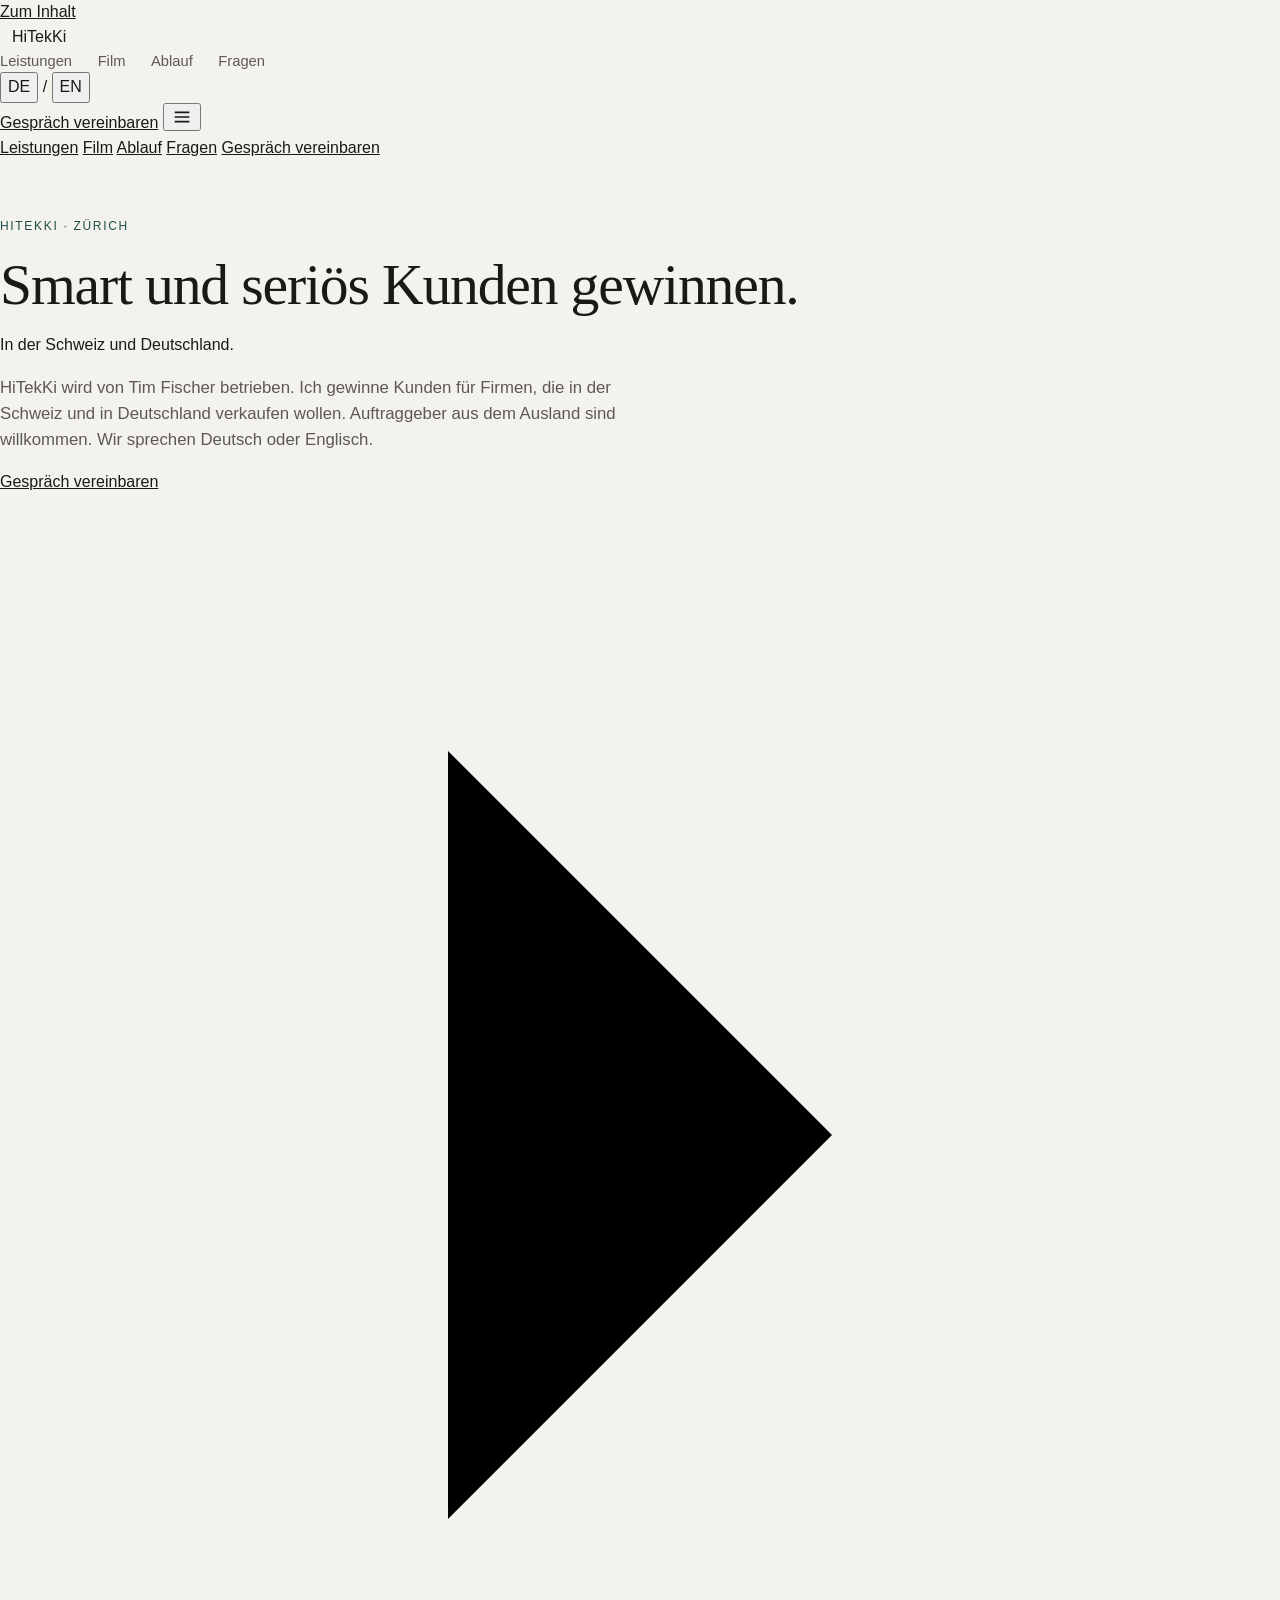
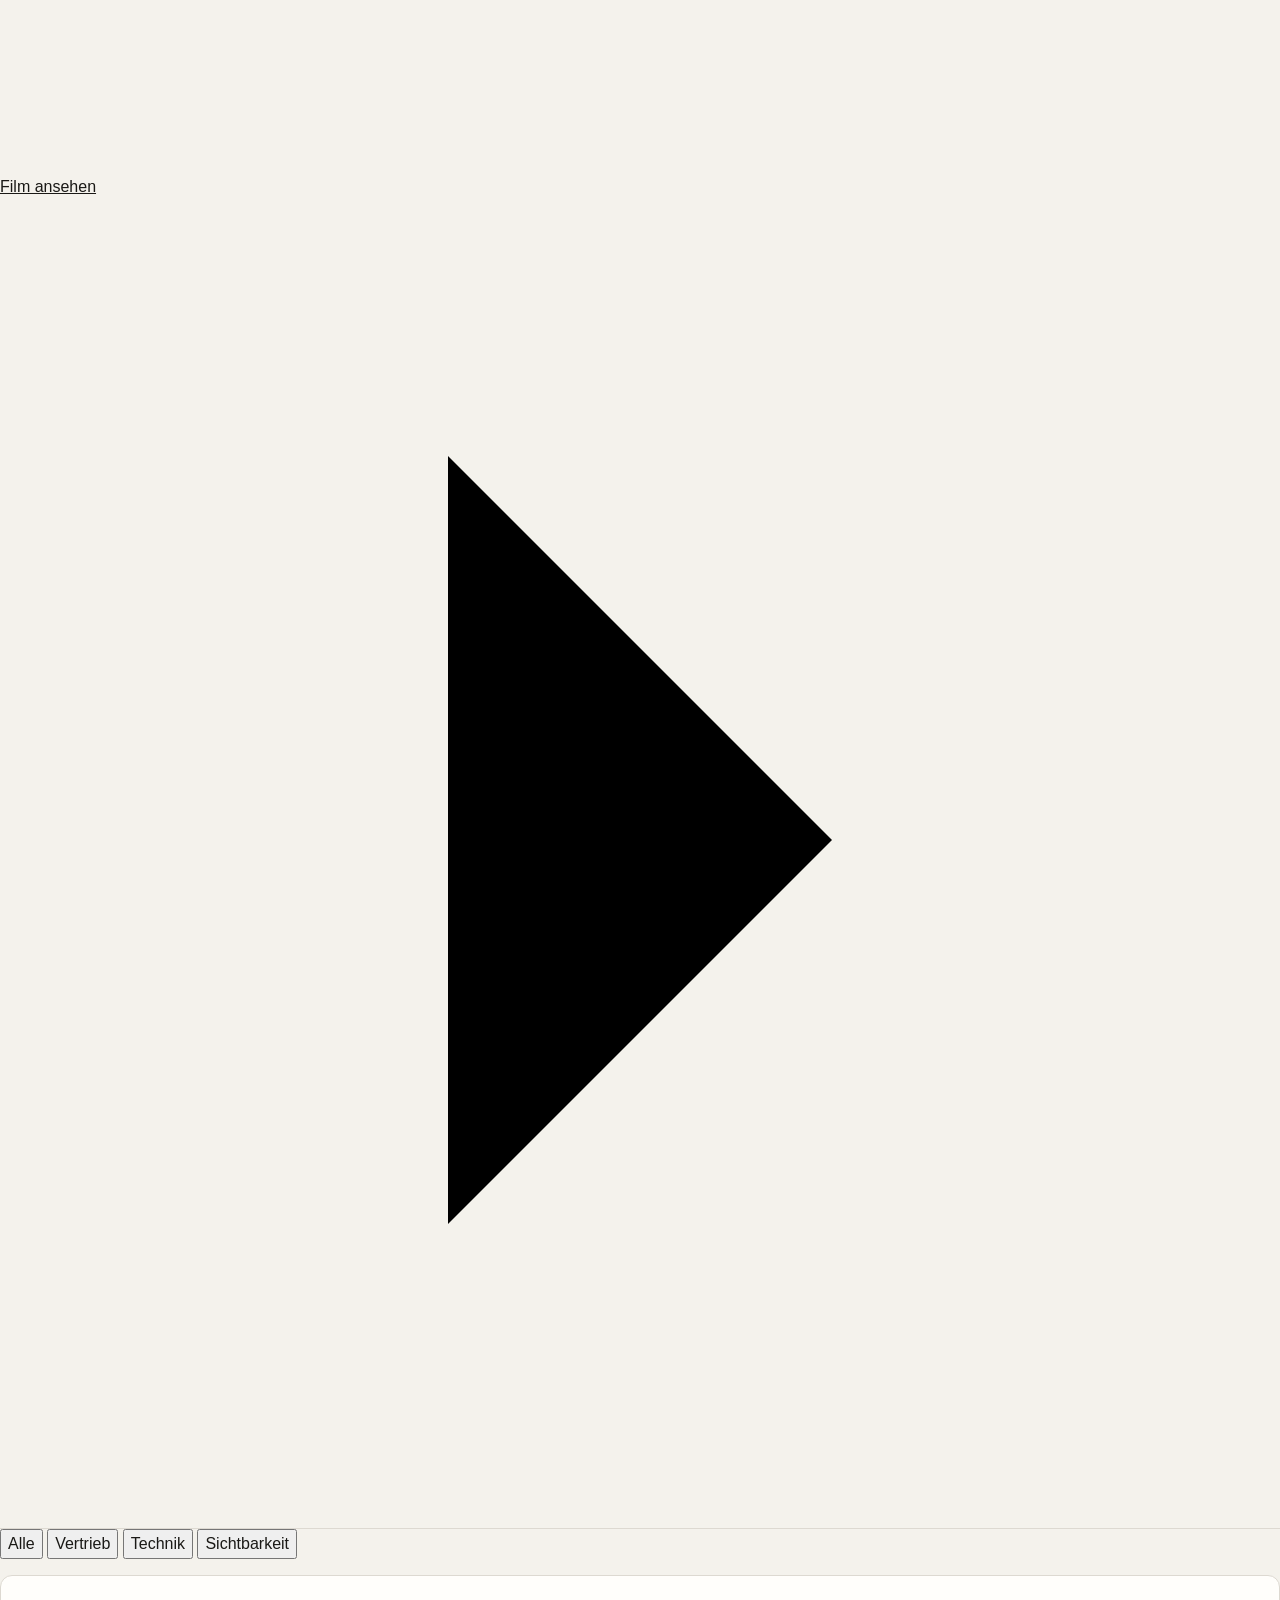
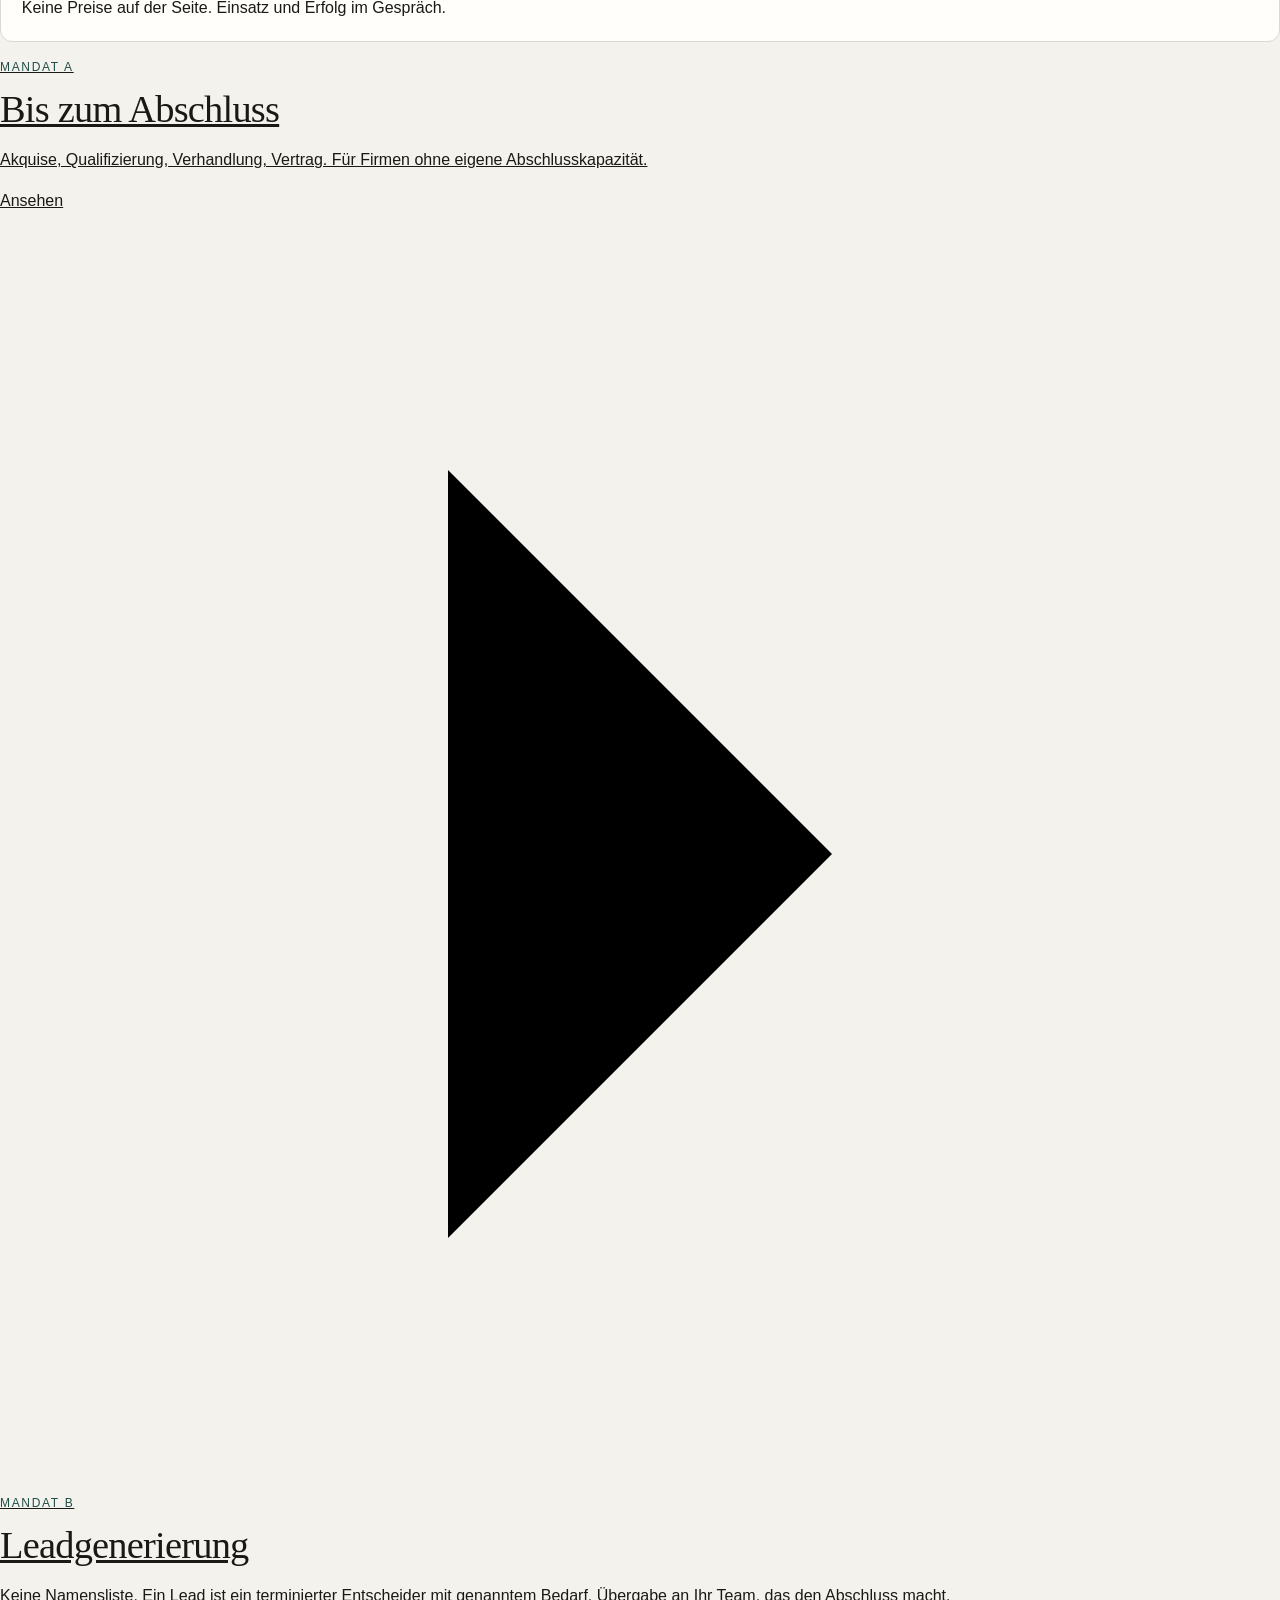
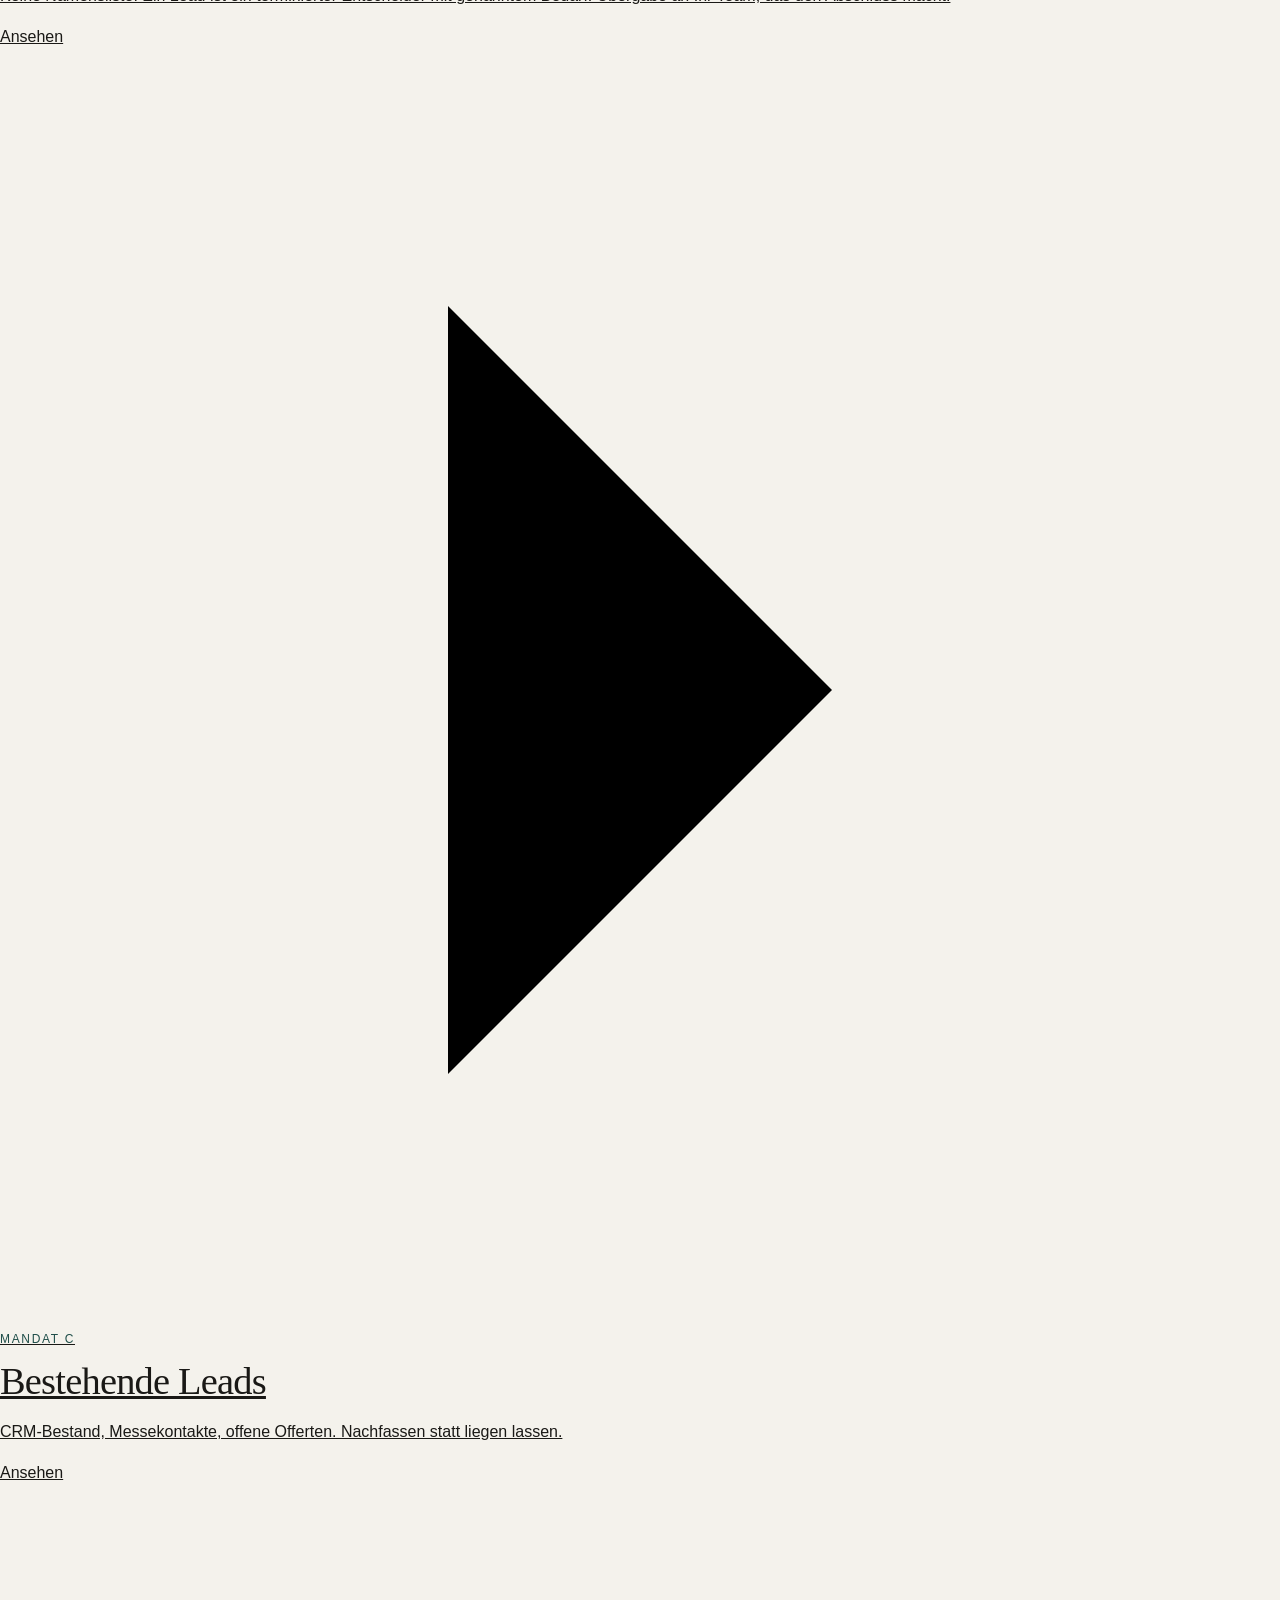
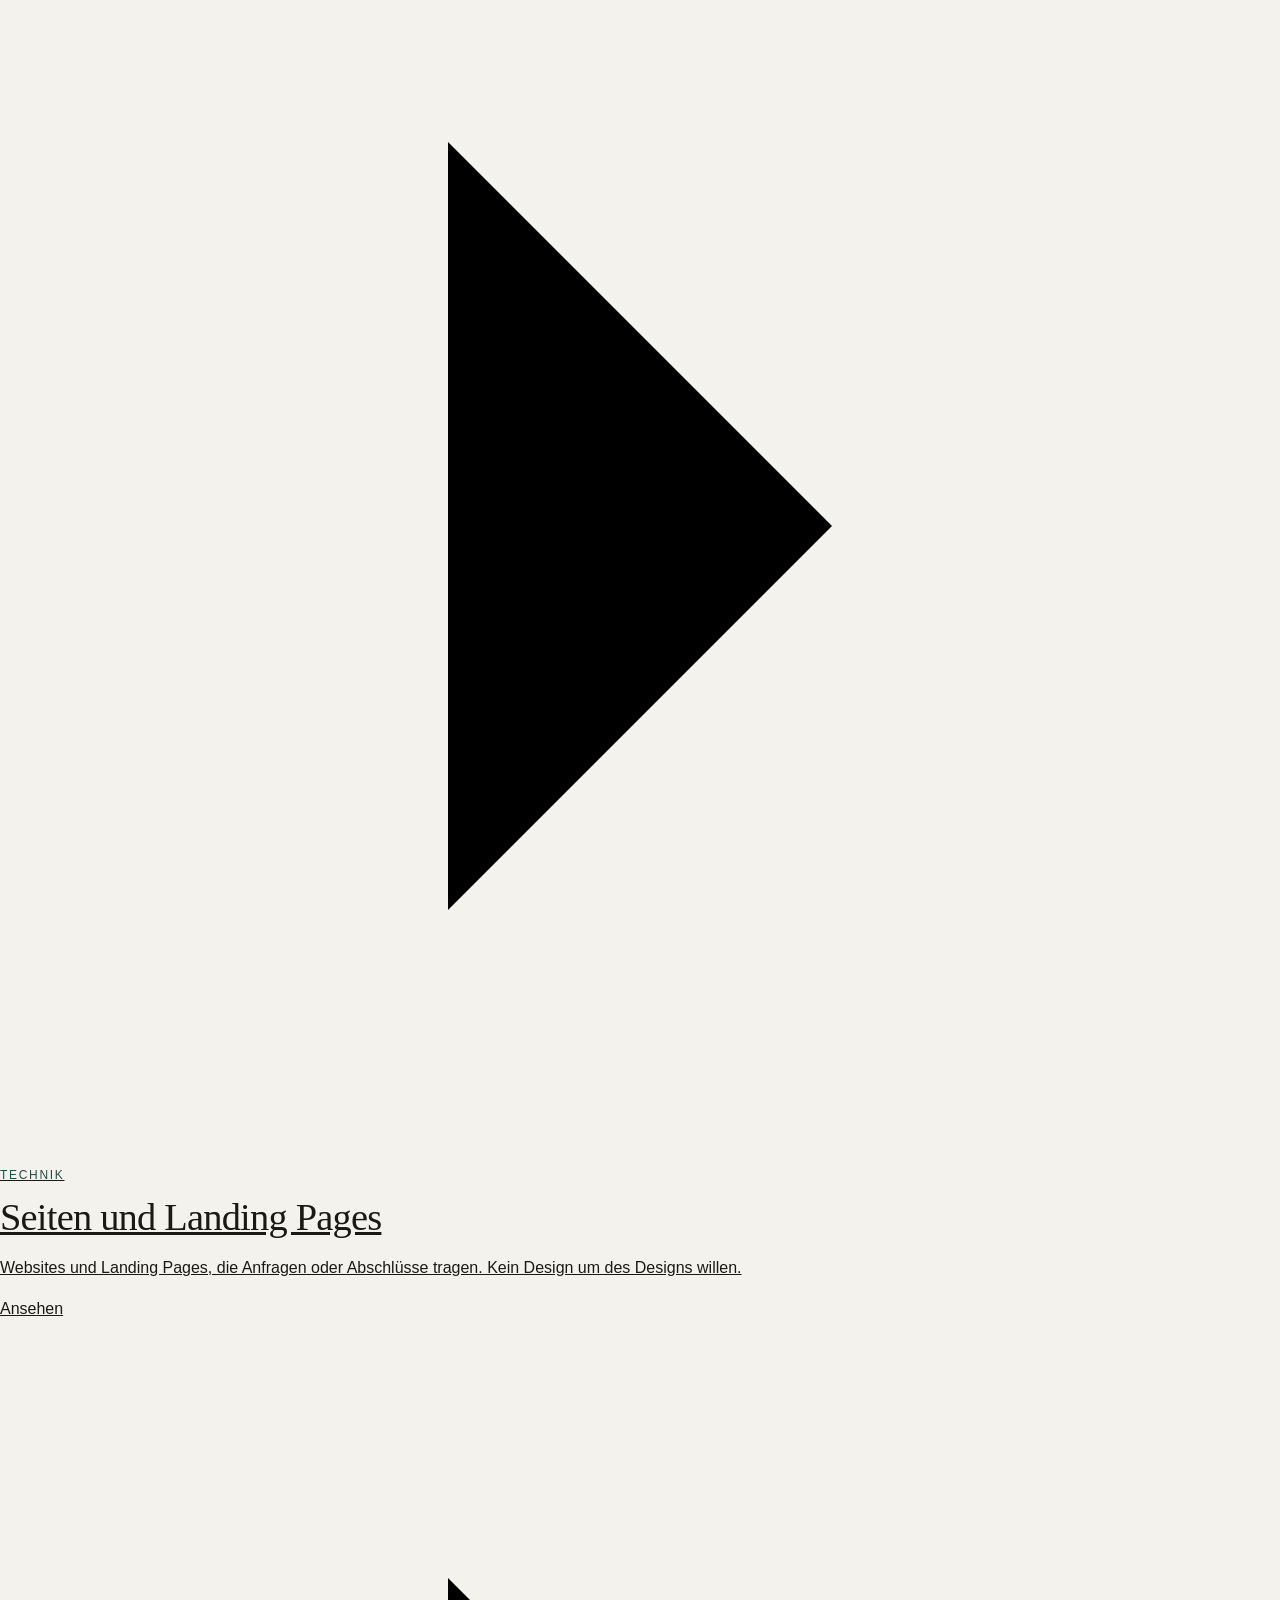
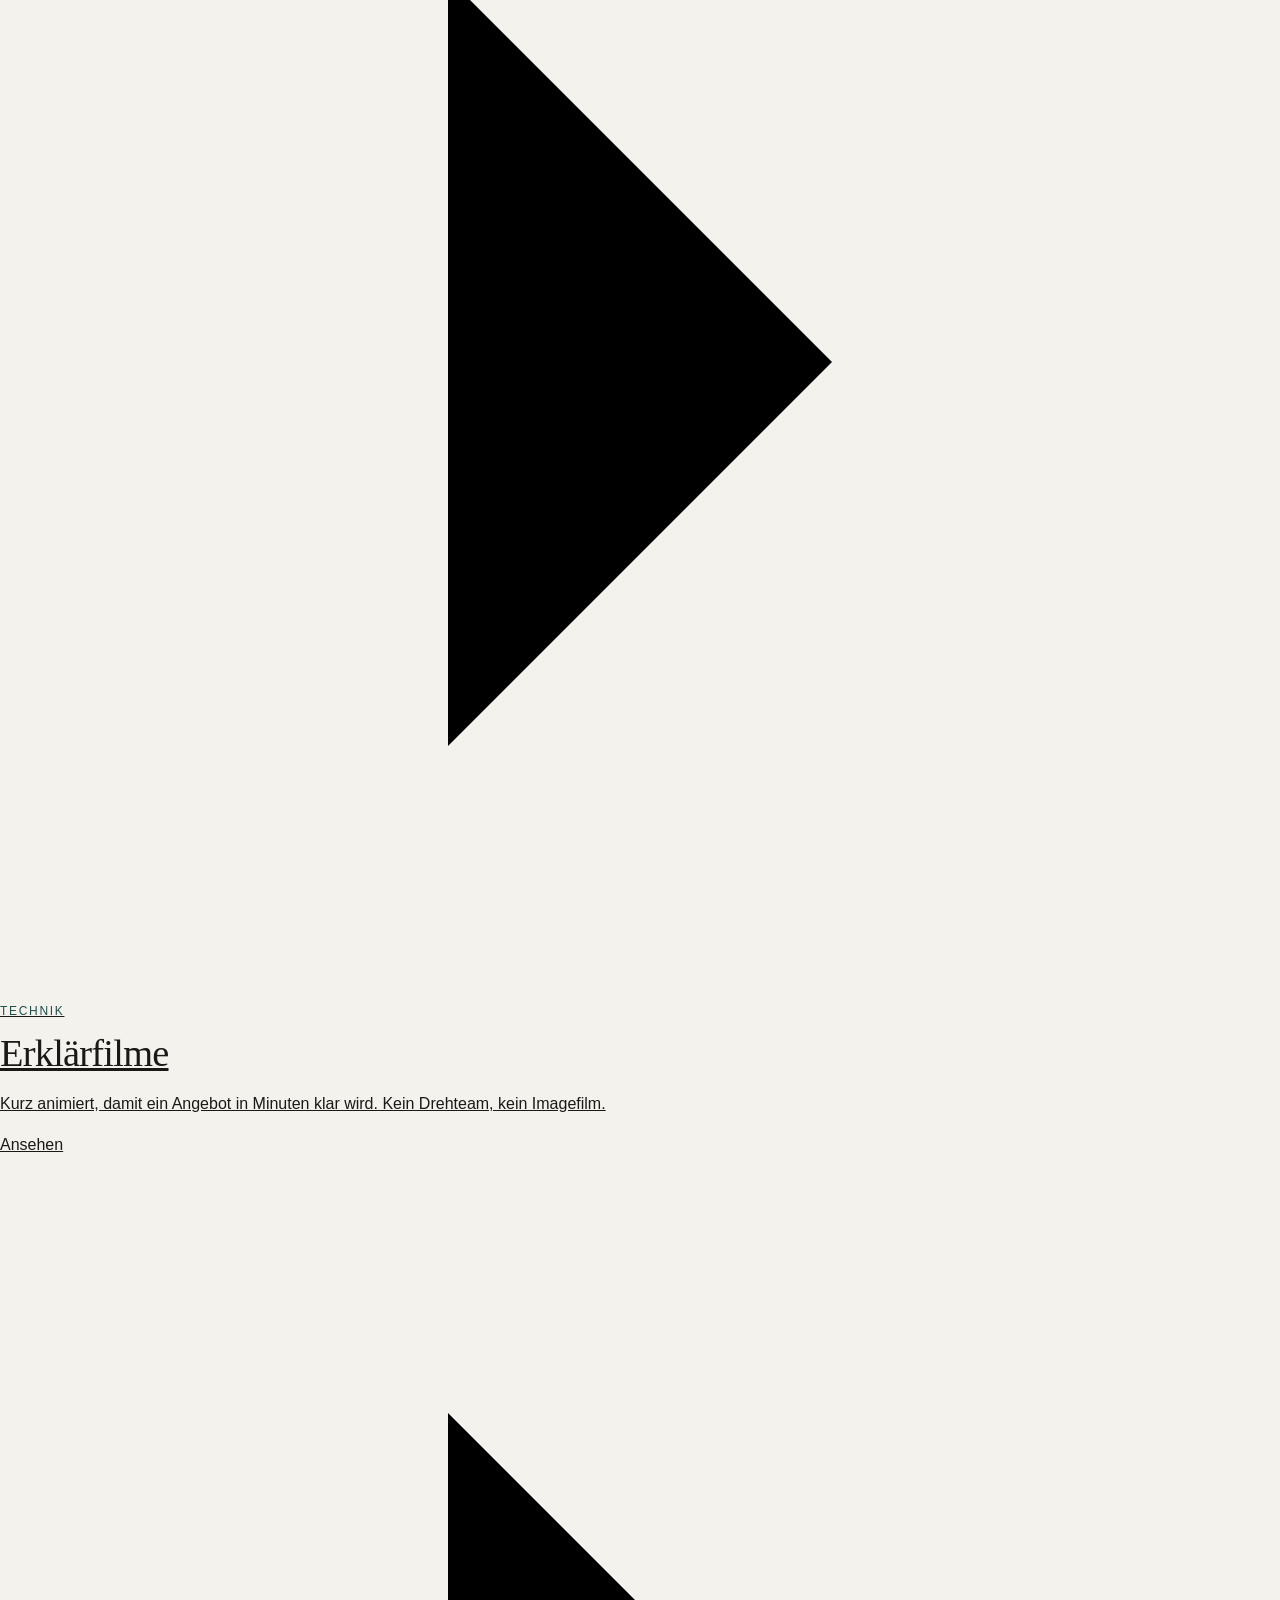
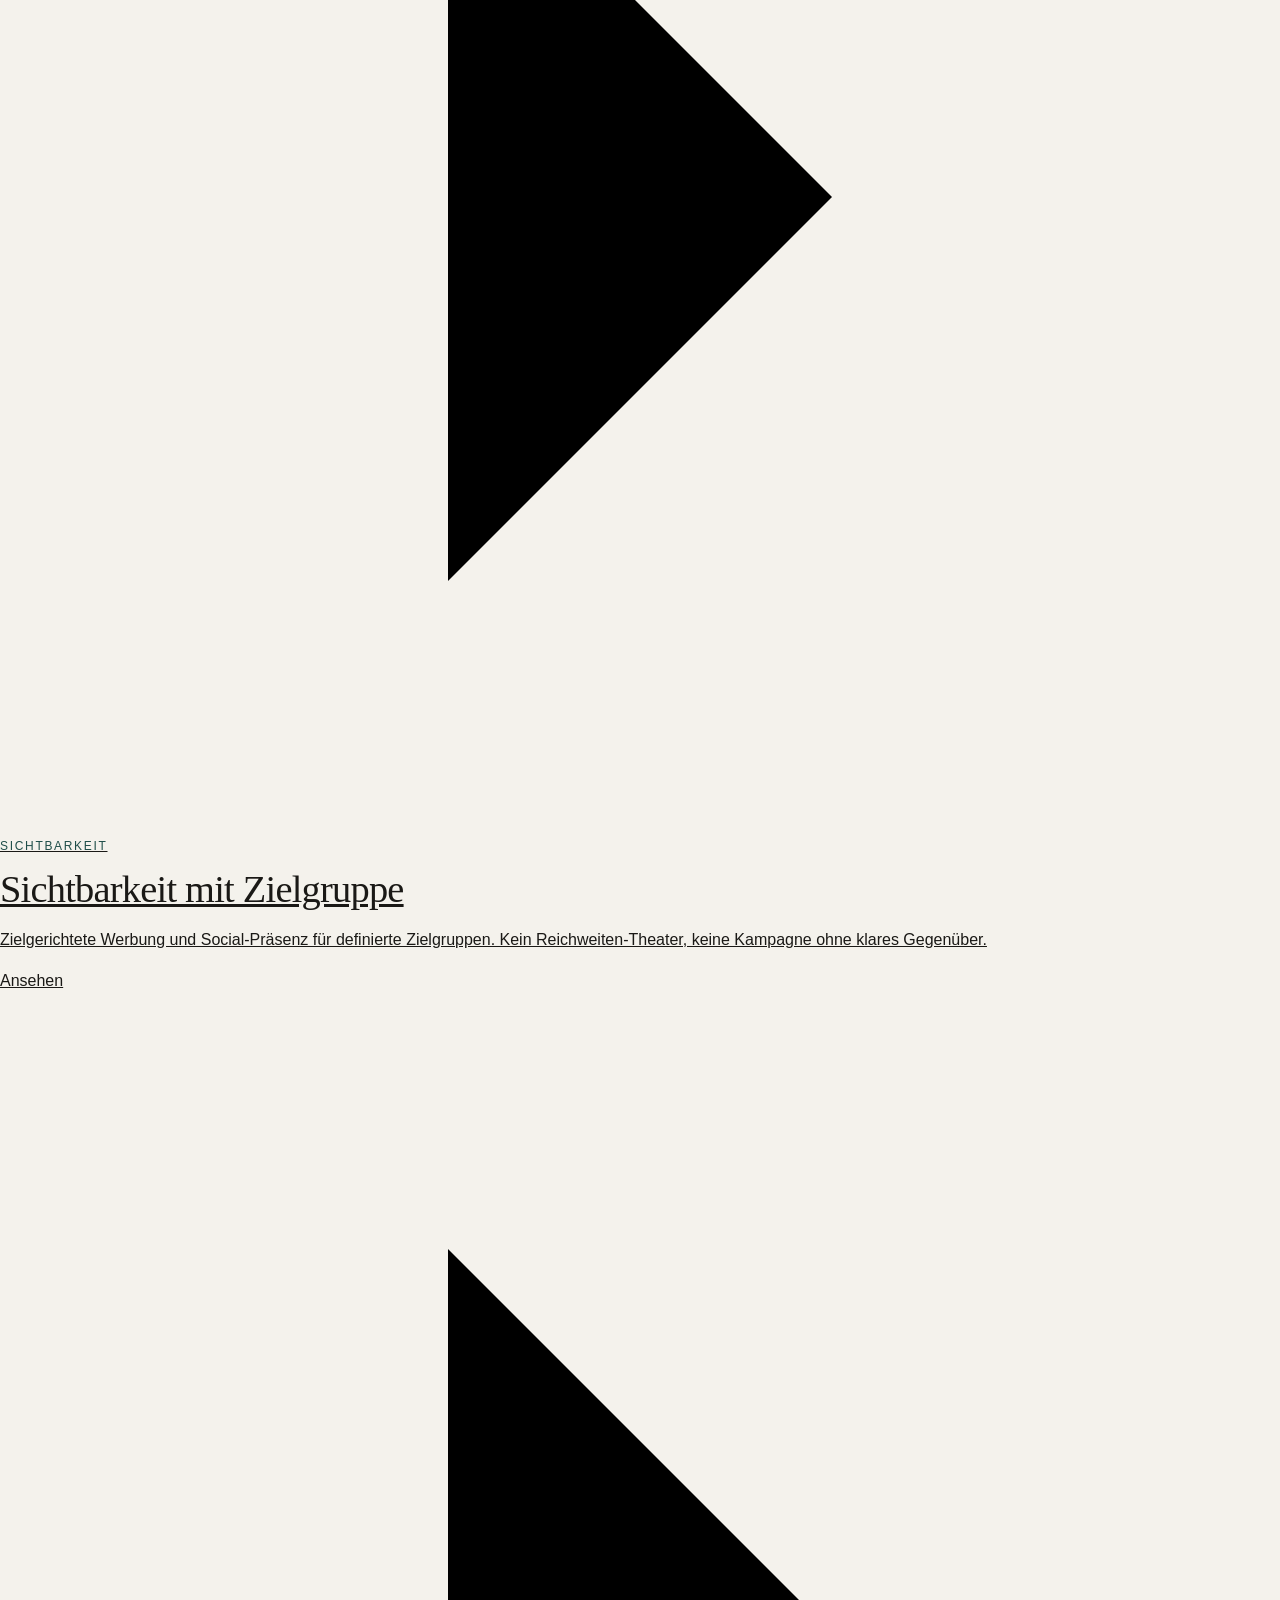
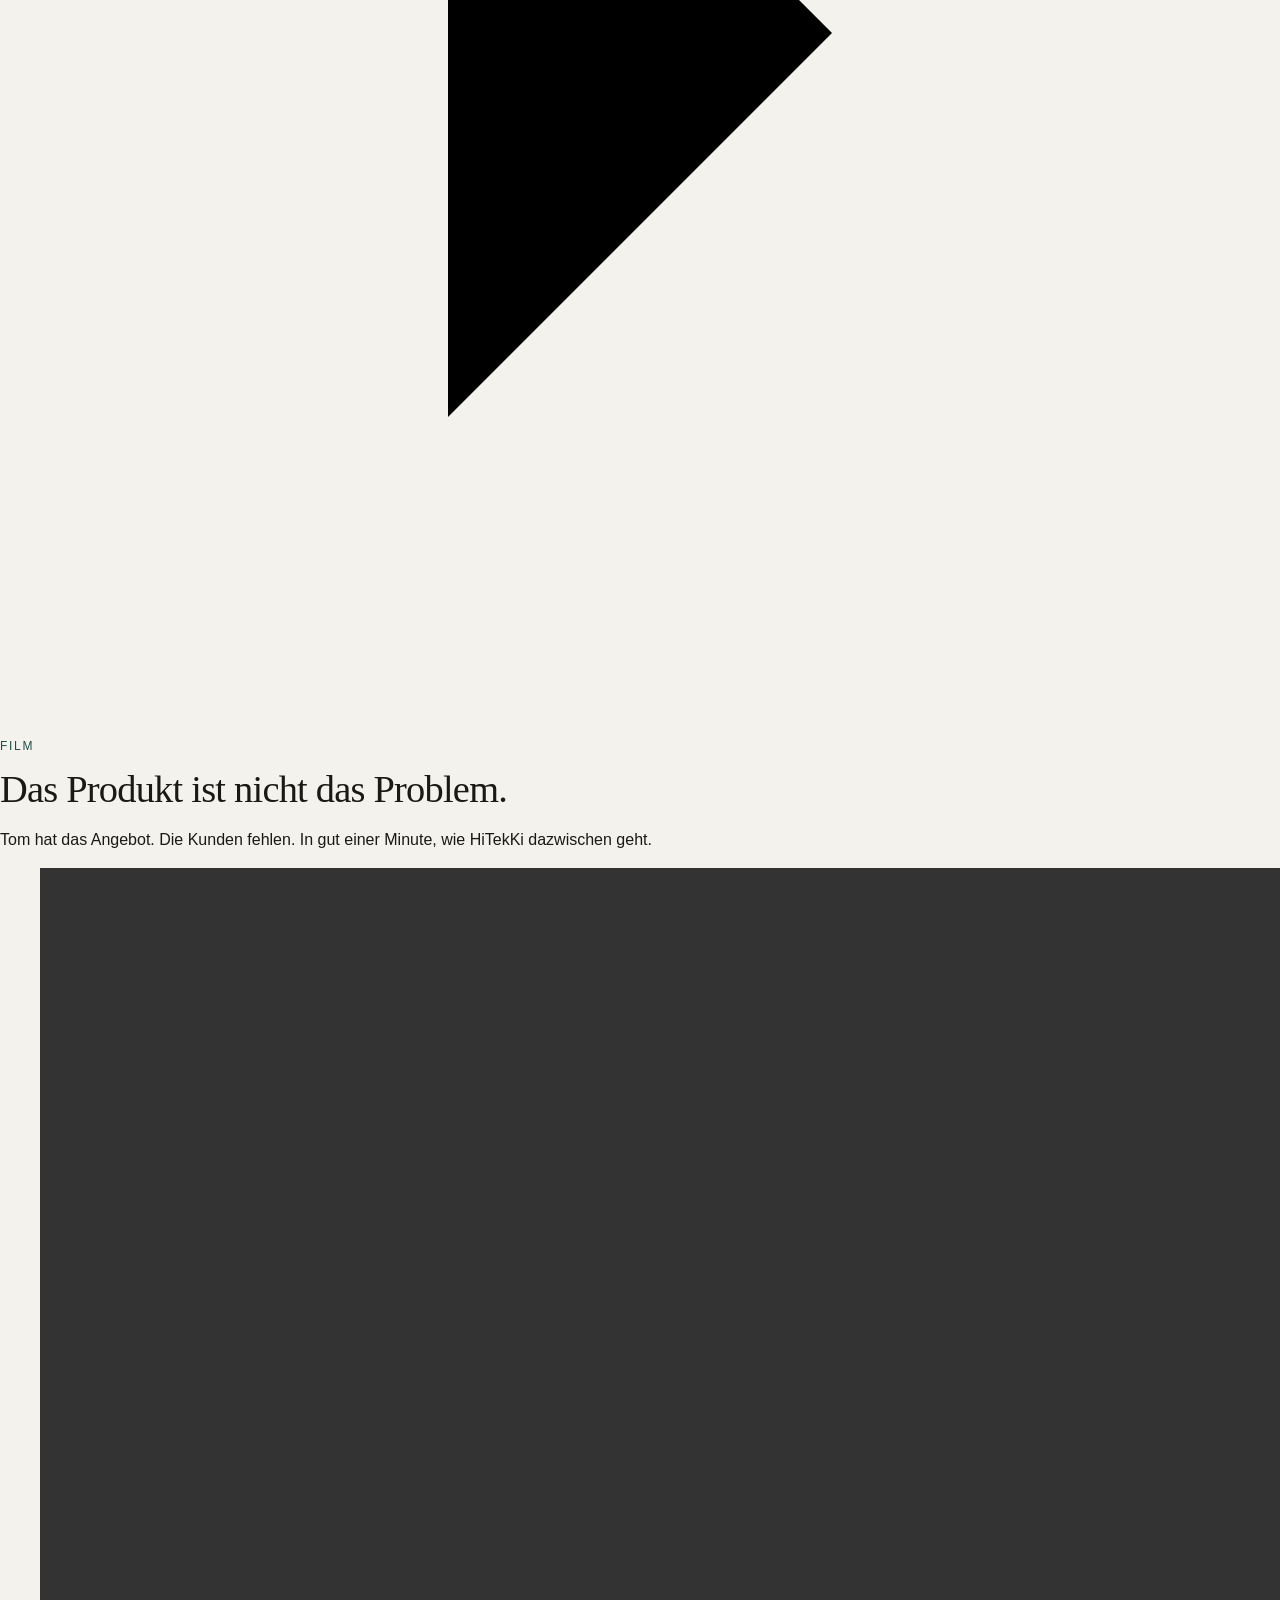
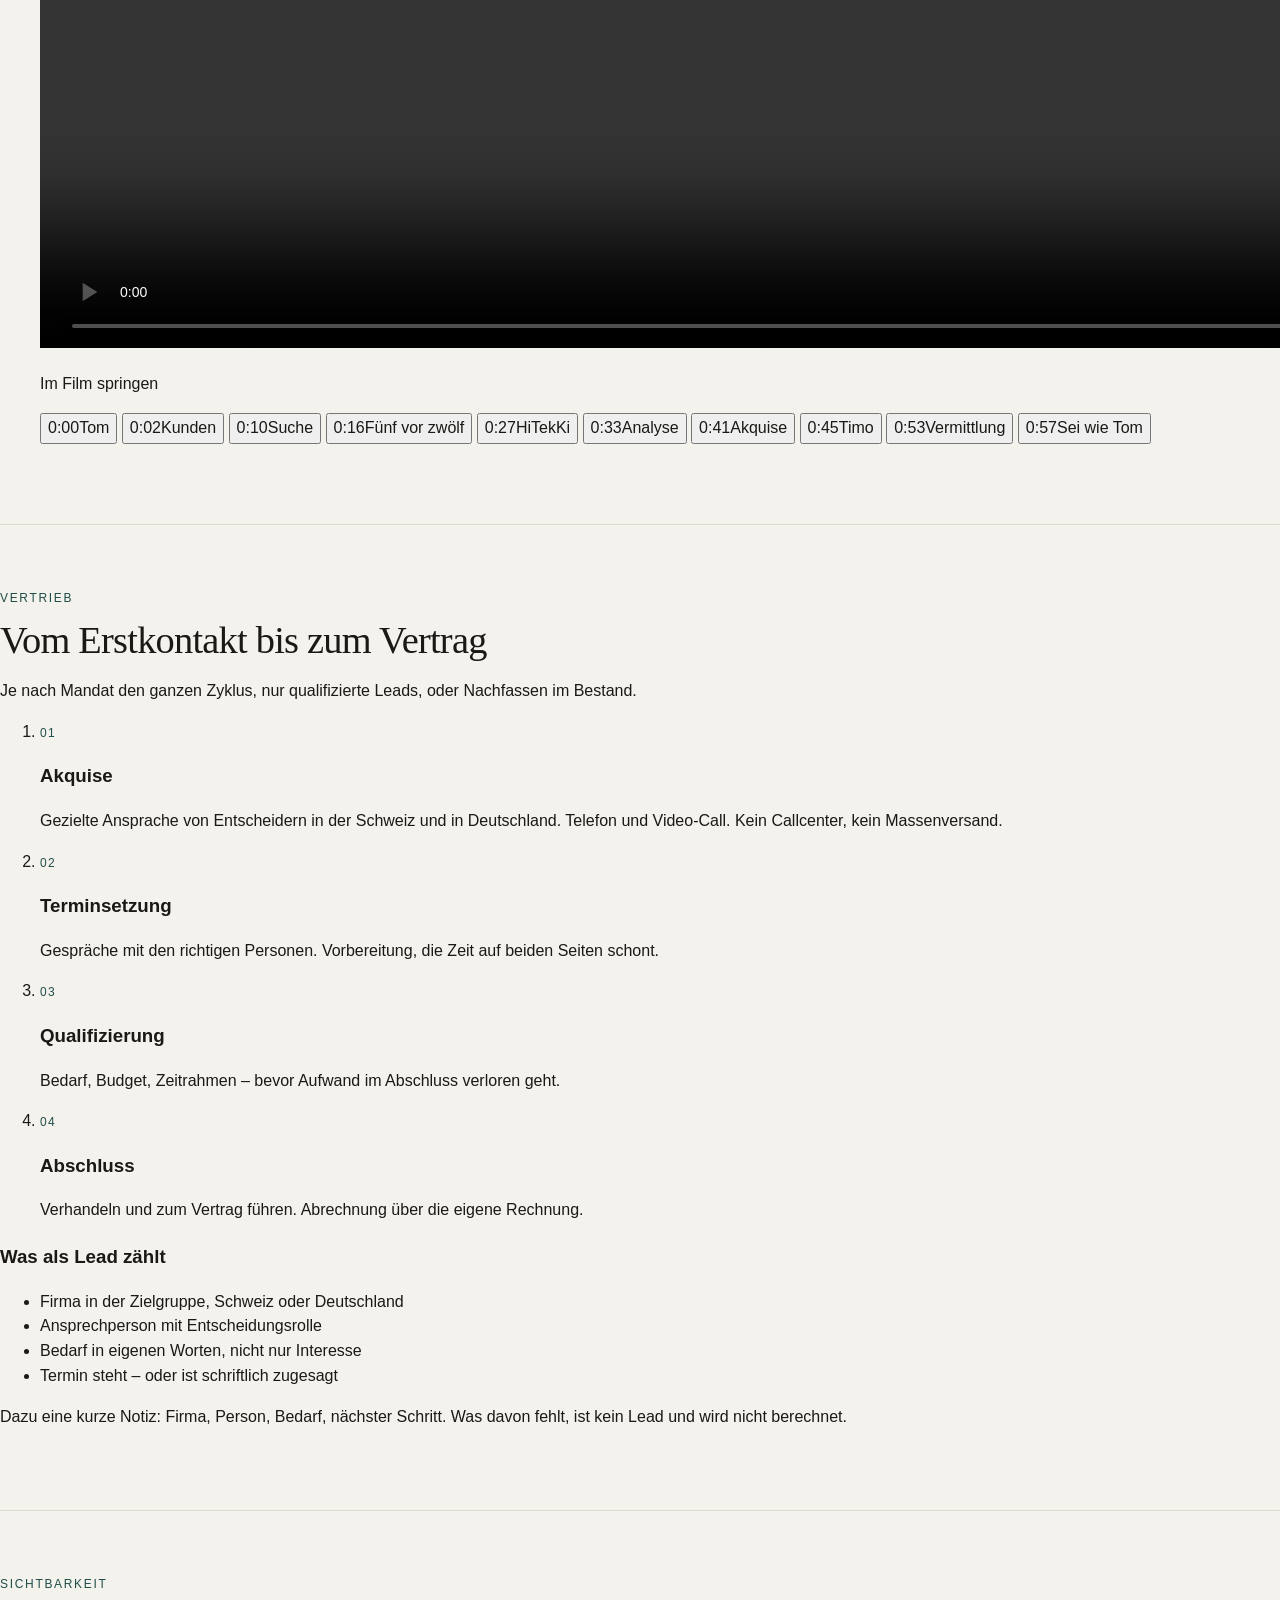
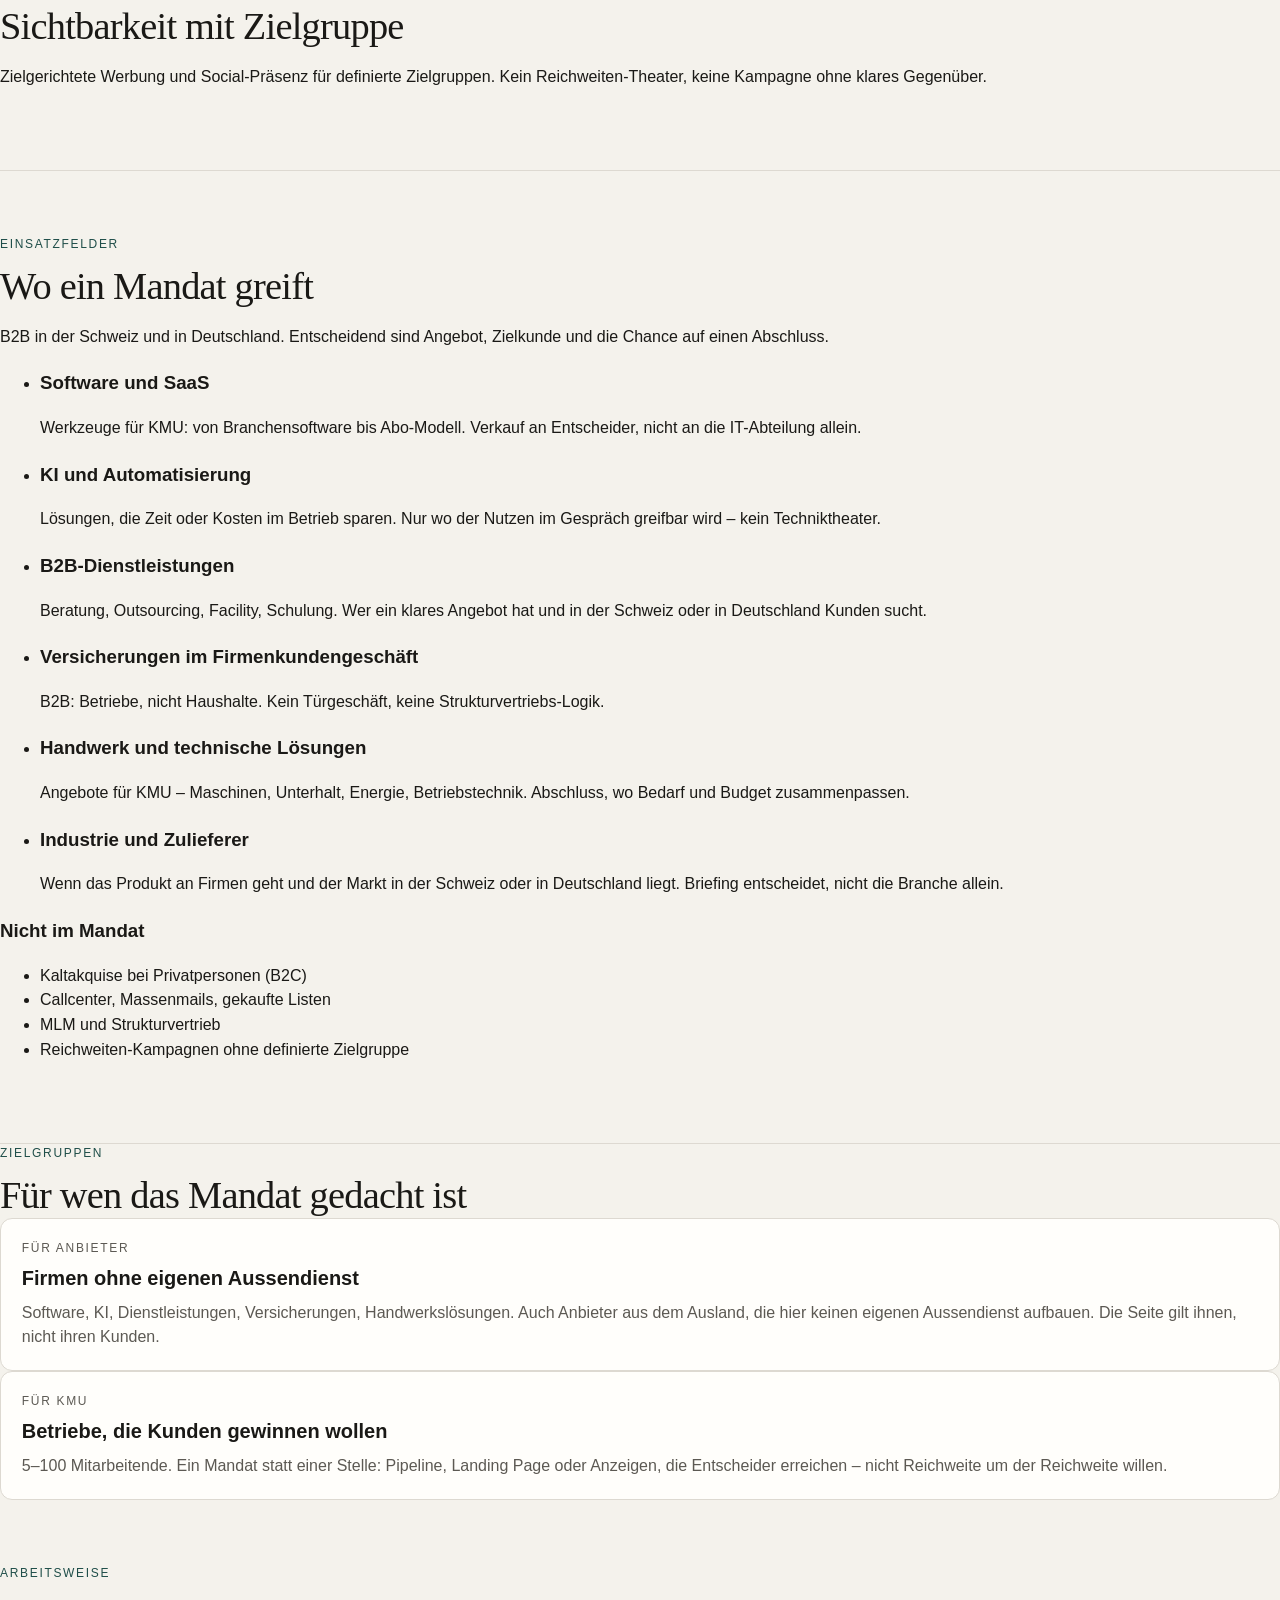
==== commit b0c06e34: "Englisches Kontaktformular klarer formulieren" ====
--- a/public/index.html
+++ b/public/index.html
@@ -11,7 +11,7 @@
   <link rel="preconnect" href="https://fonts.googleapis.com" />
   <link rel="preconnect" href="https://fonts.gstatic.com" crossorigin />
   <link href="https://fonts.googleapis.com/css2?family=Inter:wght@400;500;600;700&display=swap" rel="stylesheet" />
-  <link rel="stylesheet" href="/style.css?v=20" />
+  <link rel="stylesheet" href="/style.css?v=15" />
 </head>
 <body>
   <a class="skip" href="#inhalt" data-i18n="skip">Zum Inhalt</a>
@@ -26,8 +26,7 @@
         <a href="#film" data-i18n="film.kicker">Film</a>
         <a href="#ablauf" data-i18n="nav.process">Ablauf</a>
         <a href="#fragen" data-i18n="nav.questions">Fragen</a>
-        <a href="/webseite" data-i18n="nav.web">Direkt zur Webseiten Anfrage</a>
-        </nav>
+      </nav>
       <div class="tools">
         <div class="langs" role="group" aria-label="Sprache">
           <button type="button" data-lang="de" aria-pressed="true">DE</button>
@@ -47,7 +46,6 @@
       <a href="#film" data-i18n="film.kicker">Film</a>
       <a href="#ablauf" data-i18n="nav.process">Ablauf</a>
       <a href="#fragen" data-i18n="nav.questions">Fragen</a>
-      <a href="/webseite" data-i18n="nav.web">Direkt zur Webseiten Anfrage</a>
       <a class="cta" href="#kontakt" data-i18n="nav.cta">Gespräch vereinbaren</a>
     </div>
   </div>
@@ -93,11 +91,11 @@
         <p class="sub" data-i18n="c.x">CRM-Bestand, Messekontakte, offene Offerten. Nachfassen statt liegen lassen.</p>
         <span class="more"><span data-i18n="shop.see">Ansehen</span><svg viewBox="0 0 20 20"><path d="M7 4l6 6-6 6"/></svg></span>
       </a>
-      <a class="poster" data-family="build" href="/webseite">
+      <a class="poster" data-family="build" href="#technik">
         <p class="kicker" data-i18n="p2.t">Technik</p>
-        <h2 data-i18n="shop.webTitle">Individuelle Webseiten</h2>
-        <p class="sub" data-i18n="shop.webText">Von einfacher Landingpage bis zur cinematischen Benutzererfahrung. Passend zum Bedarf.</p>
-        <span class="more"><span data-i18n="nav.web">Direkt zur Webseiten Anfrage</span><svg viewBox="0 0 20 20"><path d="M7 4l6 6-6 6"/></svg></span>
+        <h2 data-i18n="shop.webTitle">Seiten und Landing Pages</h2>
+        <p class="sub" data-i18n="shop.webText">Websites und Landing Pages, die Anfragen oder Abschlüsse tragen. Kein Design um des Designs willen.</p>
+        <span class="more"><span data-i18n="shop.see">Ansehen</span><svg viewBox="0 0 20 20"><path d="M7 4l6 6-6 6"/></svg></span>
       </a>
       <a class="poster" data-family="build" href="#film">
         <p class="kicker" data-i18n="p2.t">Technik</p>
@@ -235,12 +233,12 @@
 
       <div id="warum" class="span-2 band">
         <p class="kicker" data-i18n="why.kicker">Begründung</p>
-        <h2 data-i18n="why.title">Warum HiTekKi – und keine grosse Agentur</h2>
-      </div>
-      <article class="reason"><h3 data-i18n="r1.t">Qualität statt Masse</h3><p data-i18n="r1.x">Wenige Mandate, dafür zu Ende geführt. Kein Kontingent, das jemand durchreicht, damit die Auslastung stimmt. Was ich annehme, bekomme ich selbst in die Hand.</p></article>
-      <article class="reason"><h3 data-i18n="r2.t">Ein Ansprechpartner</h3><p data-i18n="r2.x">Sie sprechen mit dem, der akquiriert, baut und schaltet. Nicht mit einem Account, der das Gespräch führt und die Arbeit danach verteilt.</p></article>
-      <article class="reason"><h3 data-i18n="r3.t">Verantwortung an einer Stelle</h3><p data-i18n="r3.x">Kein Vertragswerk aus Strategie, Media und Umsetzung, in dem nachher jeder auf den anderen zeigt. Sitzt etwas nicht, liegt es bei mir. Nicht zwischen den Dienstleistern.</p></article>
-      <article class="reason"><h3 data-i18n="r4.t">Ein Mandat, eine Rechnung</h3><p data-i18n="r4.x">Sie kaufen kein Team auf dem Organigramm und keine Präsentation, die beschäftigt wirkt. Abschluss, Seite oder Schaltung. Ein Gegenüber.</p></article>
+        <h2 data-i18n="why.title">Warum HiTekKi – und nicht eine Stelle</h2>
+      </div>
+      <article class="reason"><h3 data-i18n="r1.t">Verkaufen und die Mittel dazu</h3><p data-i18n="r1.x">Abschluss ist das Ziel. Website, Landing Page und Anzeigen sind Werkzeuge – nicht das Produkt, das ich Ihnen verkaufe, um beschäftigt zu wirken.</p></article>
+      <article class="reason"><h3 data-i18n="r2.t">Schweiz und Deutschland</h3><p data-i18n="r2.x">Zwei Märkte, ein Ton: Hochdeutsch. In der Schweiz die hiesigen Entscheidungswege. In Deutschland derselbe Ablauf. Besuch in beiden nur nach Absprache.</p></article>
+      <article class="reason"><h3 data-i18n="r3.t">Einsatz plus Erfolg</h3><p data-i18n="r3.x">Vorab für die Arbeit, Provision für den Abschluss. Keine Stelle, keine Dumping-Provision als Lockangebot auf der Website. Beträge ins Briefing.</p></article>
+      <article class="reason"><h3 data-i18n="r4.t">Kein Aufbau intern nötig</h3><p data-i18n="r4.x">Sie stellen niemanden an. Kein Recruiting, keine Einarbeitung, keine Fixkosten für eine Stelle, die erst verdient werden muss.</p></article>
 
       <div id="ablauf" class="span-2 band">
         <p class="kicker" data-i18n="pro.kicker">Ablauf</p>
@@ -278,21 +276,19 @@
         </div>
       </section>
 
-
       <section id="kontakt" class="tile span-2">
         <div class="contact">
-          <div class="contact-lead">
+          <div>
             <p class="kicker" data-i18n="con.kicker">Kontakt</p>
-            <h2 data-i18n="con.title">Erstes Gespräch.</h2>
-            <p class="accent" data-i18n="con.line">Ohne Folien, ohne Pitch-Theater.</p>
+            <h2 data-i18n="con.title">Erstes Gespräch. Ohne Folien, ohne Pitch-Theater.</h2>
             <p class="intro" data-i18n="con.body">Anfrage über das Formular. Ich recherchiere kurz, ob ein Mandat passt – und melde mich dann. Keine öffentliche Telefonnummer, keine Kaltanrufe bei mir.</p>
             <dl class="meta">
               <div><dt data-i18n="con.email">E-Mail</dt><dd><a href="mailto:kontakt@hitekki.ch">kontakt@hitekki.ch</a></dd></div>
               <div><dt data-i18n="con.callback">Rückruf</dt><dd data-i18n="con.callbackValue">Nach Prüfung der Anfrage, nicht öffentlich</dd></div>
-              <div><dt data-i18n="con.location">Standort</dt><dd>Bahnhofstrasse 65, 8001 Zürich</dd></div>
+              <div><dt data-i18n="con.location">Standort</dt><dd>Zürich, Schweiz</dd></div>
             </dl>
           </div>
-          <div class="contact-form">
+          <div>
             <div data-thanks class="thanks hide">
               <h2 data-i18n="form.thanks">Danke für die Anfrage.</h2>
               <p class="small" data-i18n="form.thanksBody">Ich prüfe, ob ein Mandat passt, und melde mich in der Regel innerhalb von zwei Arbeitstagen.</p>
@@ -318,24 +314,31 @@
 
   <footer class="foot">
     <div class="foot-inner">
+      <div>
+        <a class="logo" href="/" aria-label="HiTekKi, Startseite">
+          <span class="mark" aria-hidden="true"><svg viewBox="0 0 76 136"><path d="M64.5 3 42.5 58.5H73L11.5 133 33.5 77.5H3Z"/></svg></span>
+          HiTekKi
+        </a>
+        <p><span>Vertrieb · Technik · Sichtbarkeit. </span><span data-i18n="foot.blurb">Persönlich betrieben von Tim Fischer in Zürich. Am Telefon und per Video in der Schweiz und in Deutschland. Internationale Auftraggeber sind willkommen.</span></p>
+      </div>
       <div class="col">
         <h2 data-i18n="foot.page">Seite</h2>
         <a href="#leistungen" data-i18n="foot.services">Leistungen</a>
         <a href="#einsatz" data-i18n="foot.fields">Einsatzfelder</a>
         <a href="#ablauf" data-i18n="nav.process">Ablauf</a>
         <a href="#fragen" data-i18n="foot.questions">Fragen</a>
-        <a href="/webseite">Webseiten Anfrage</a>
       </div>
       <div class="col">
         <h2 data-i18n="foot.contact">Kontakt</h2>
+        <p>Zürich, Schweiz</p>
         <a href="mailto:kontakt@hitekki.ch">kontakt@hitekki.ch</a>
-        <p>Bahnhofstrasse 65, 8001 Zürich</p>
+        <p data-i18n="foot.callback">Rückruf nach Prüfung der Anfrage</p>
         <a href="/impressum" data-i18n="foot.imprint">Impressum</a>
         <a href="/datenschutz" data-i18n="foot.privacy">Datenschutz</a>
       </div>
     </div>
     <div class="legal-line"><div class="foot-inner"><p>© 2026 HiTekKi. Tim Fischer.</p><p>Zürich · Schweiz</p></div></div>
   </footer>
-  <script src="/script.js?v=12"></script>
+  <script src="/script.js?v=11"></script>
 </body>
 </html>
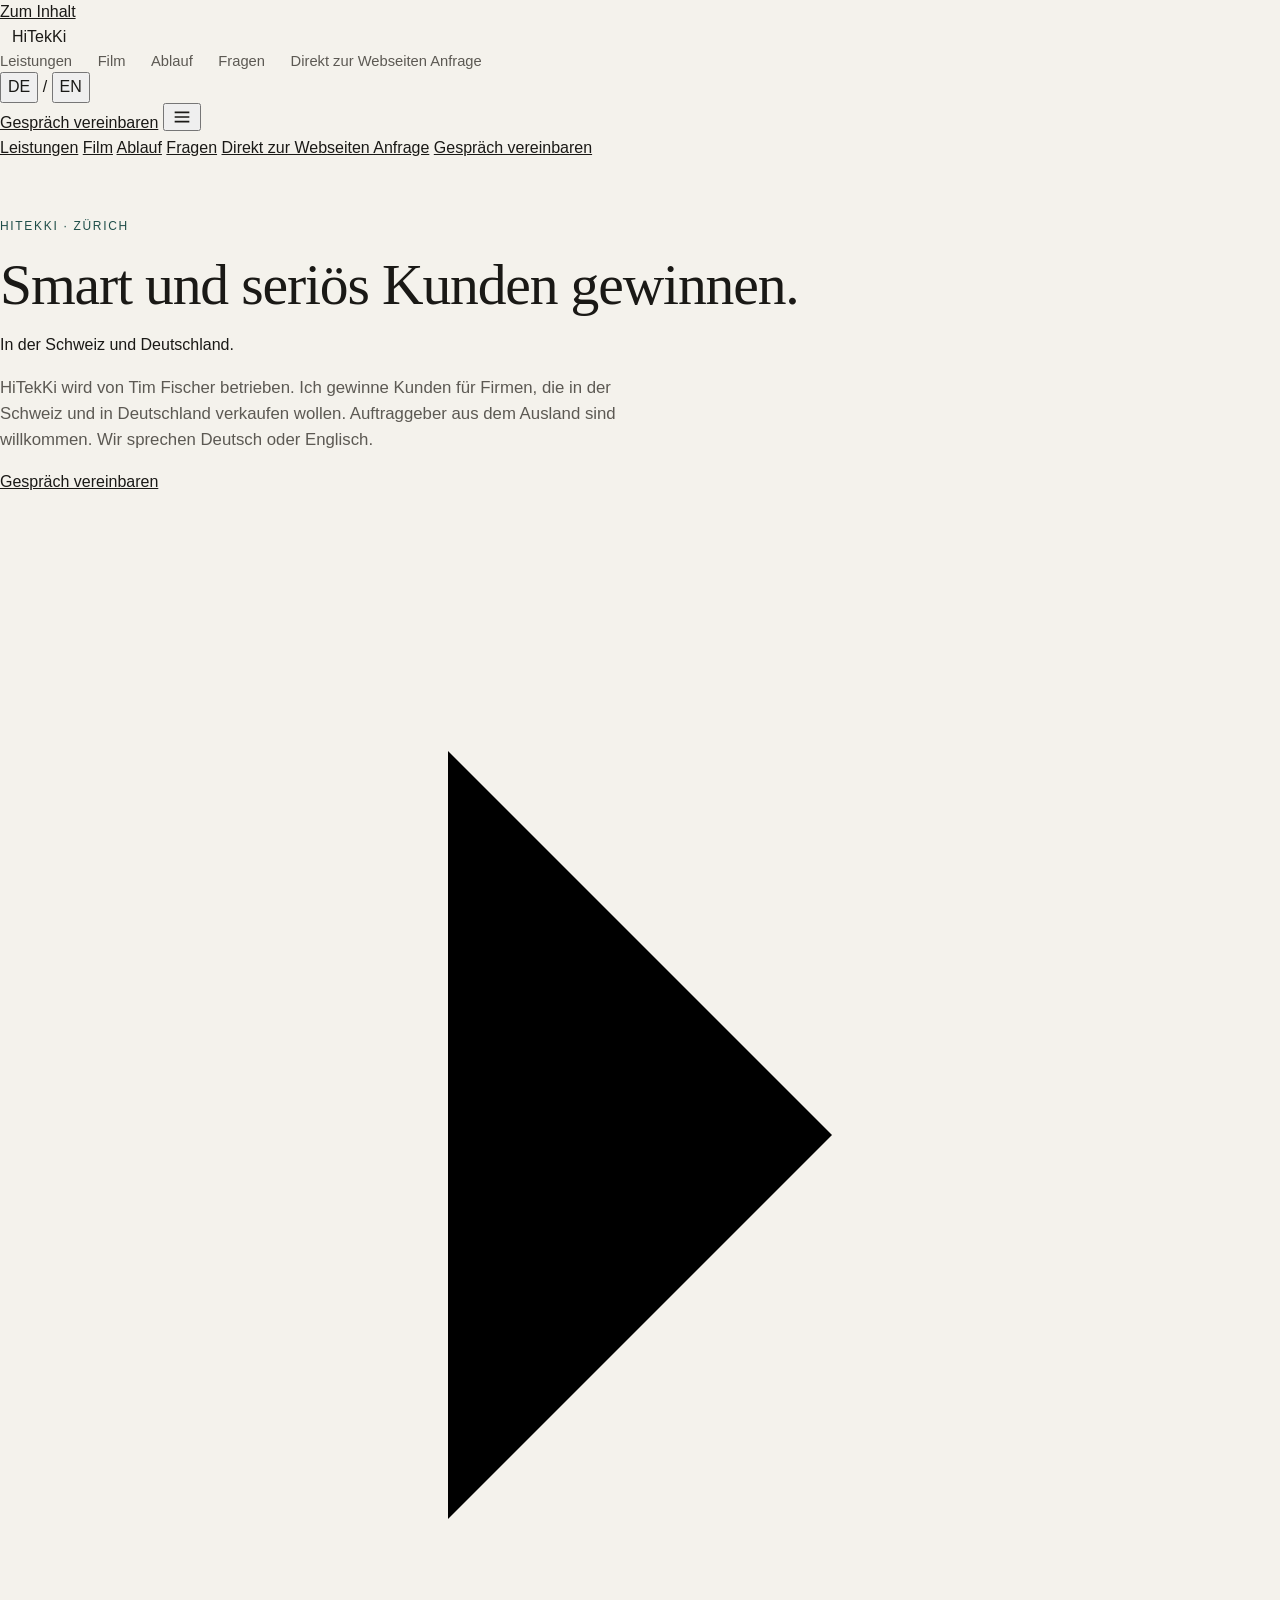
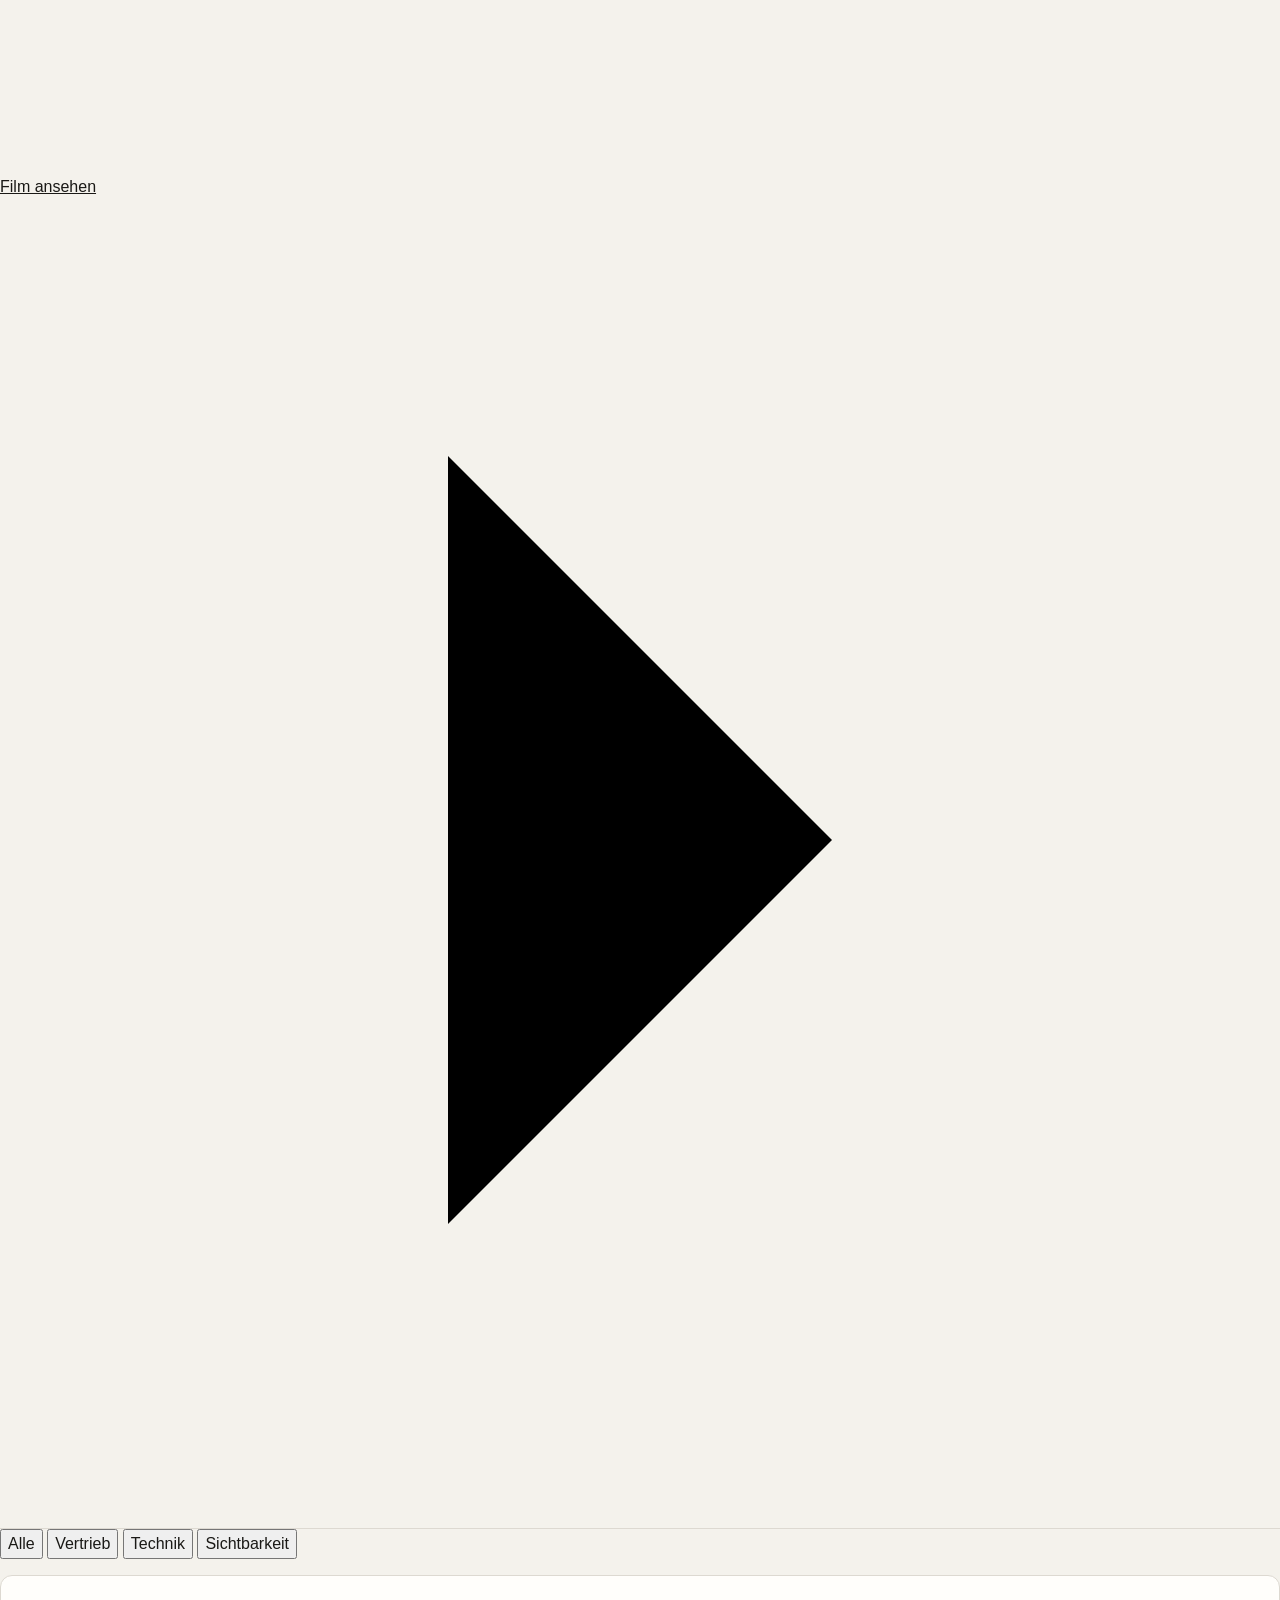
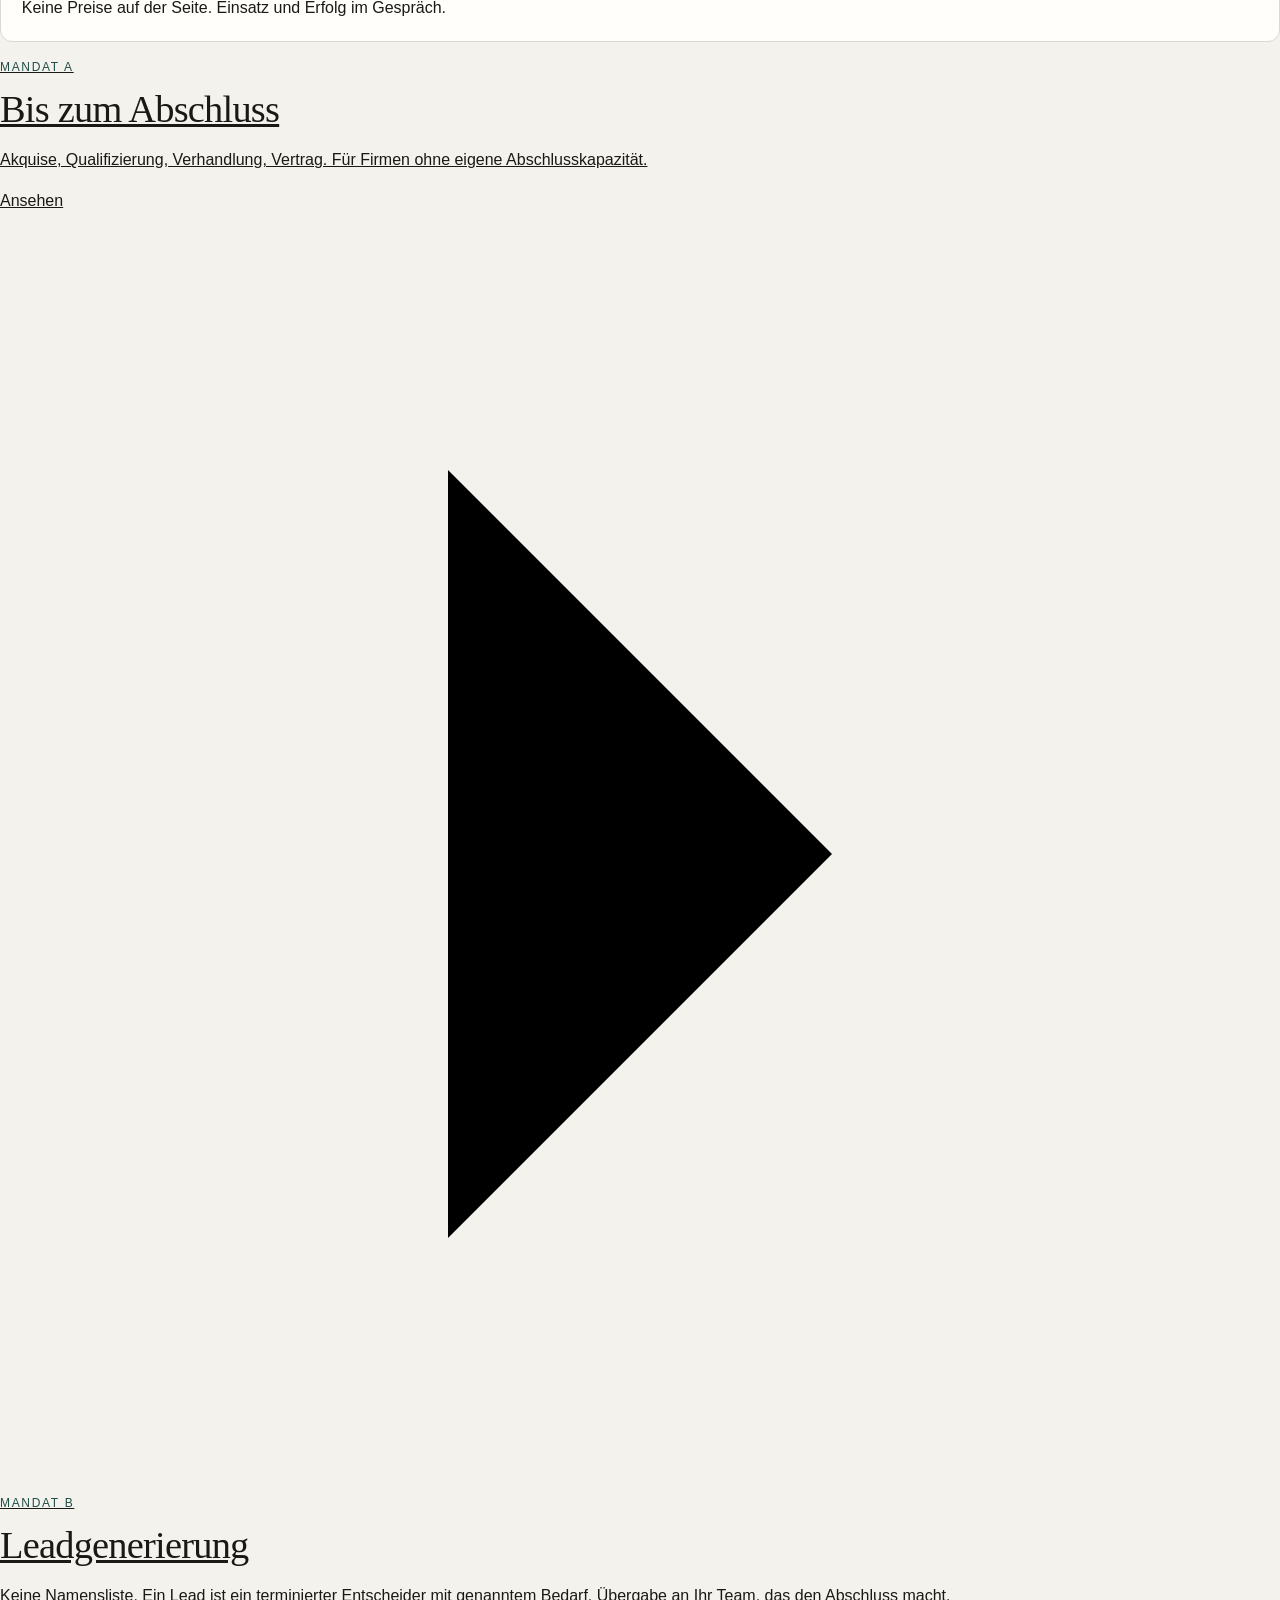
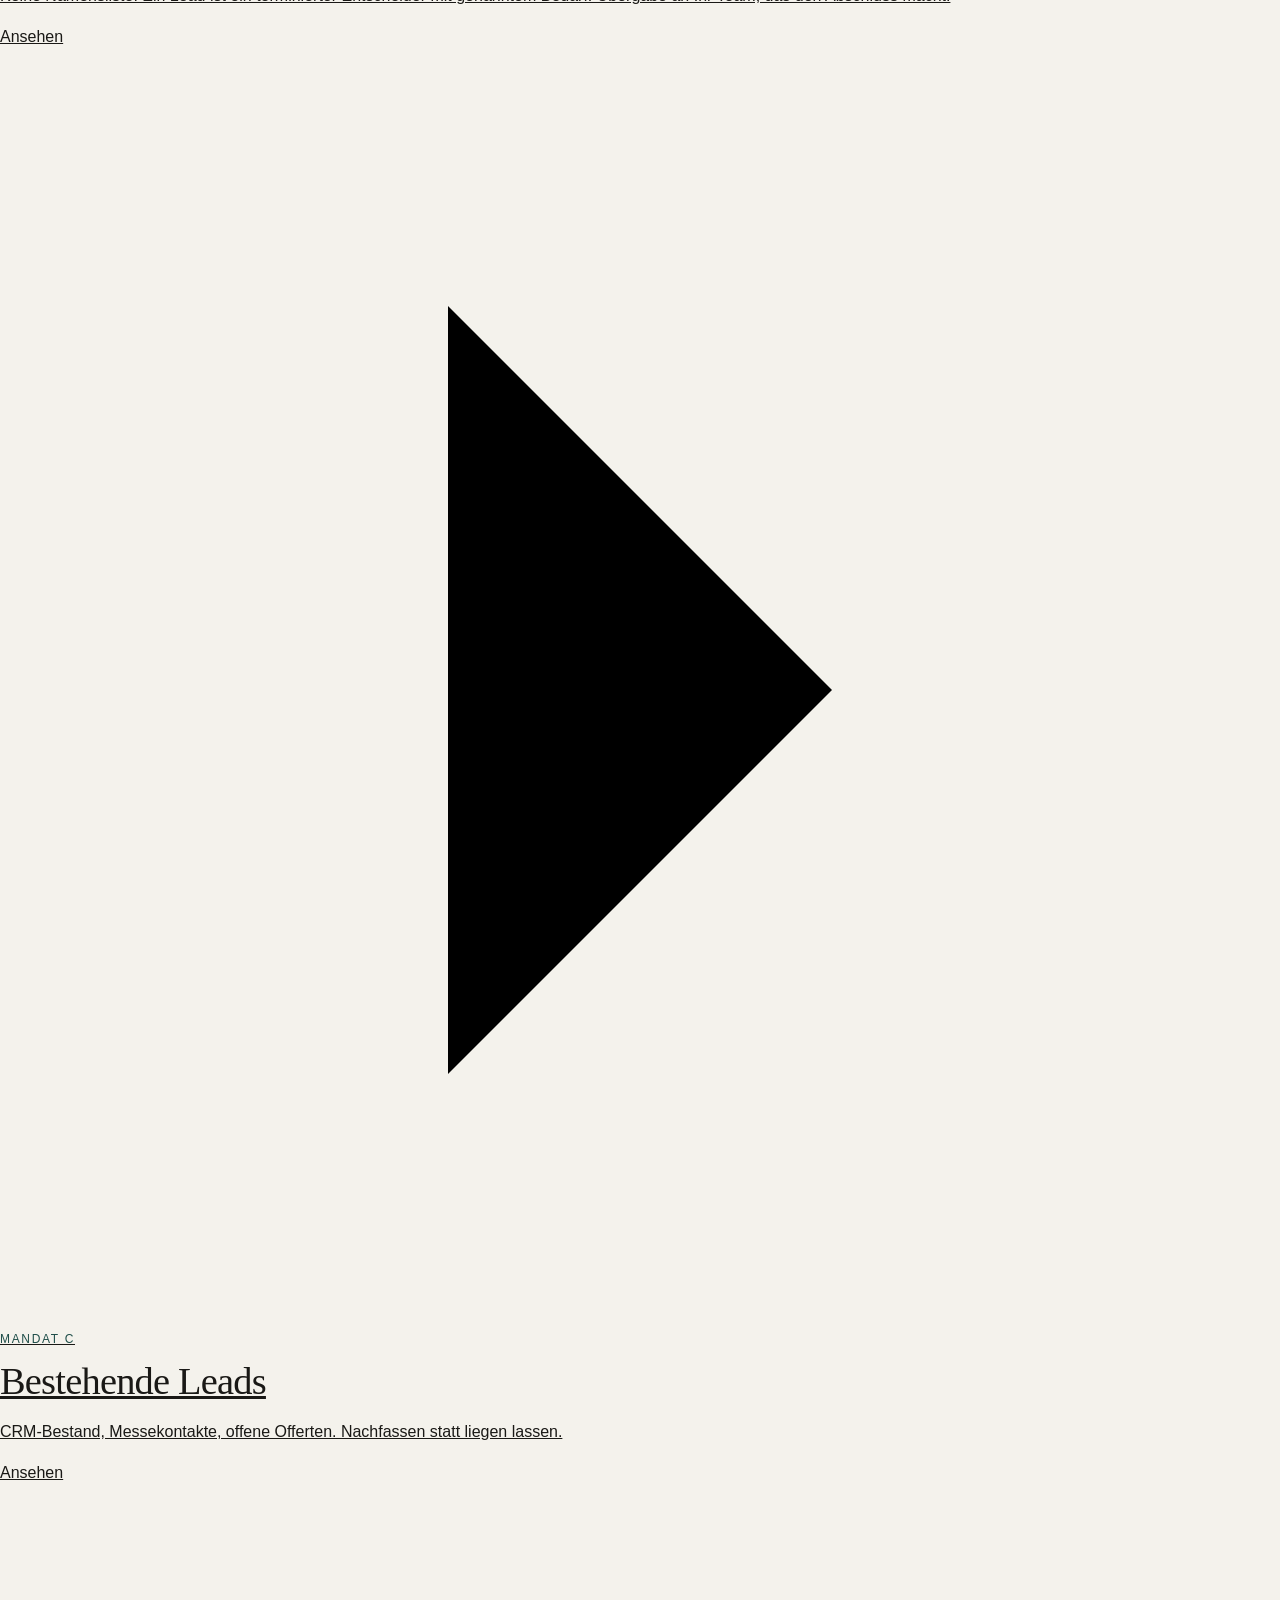
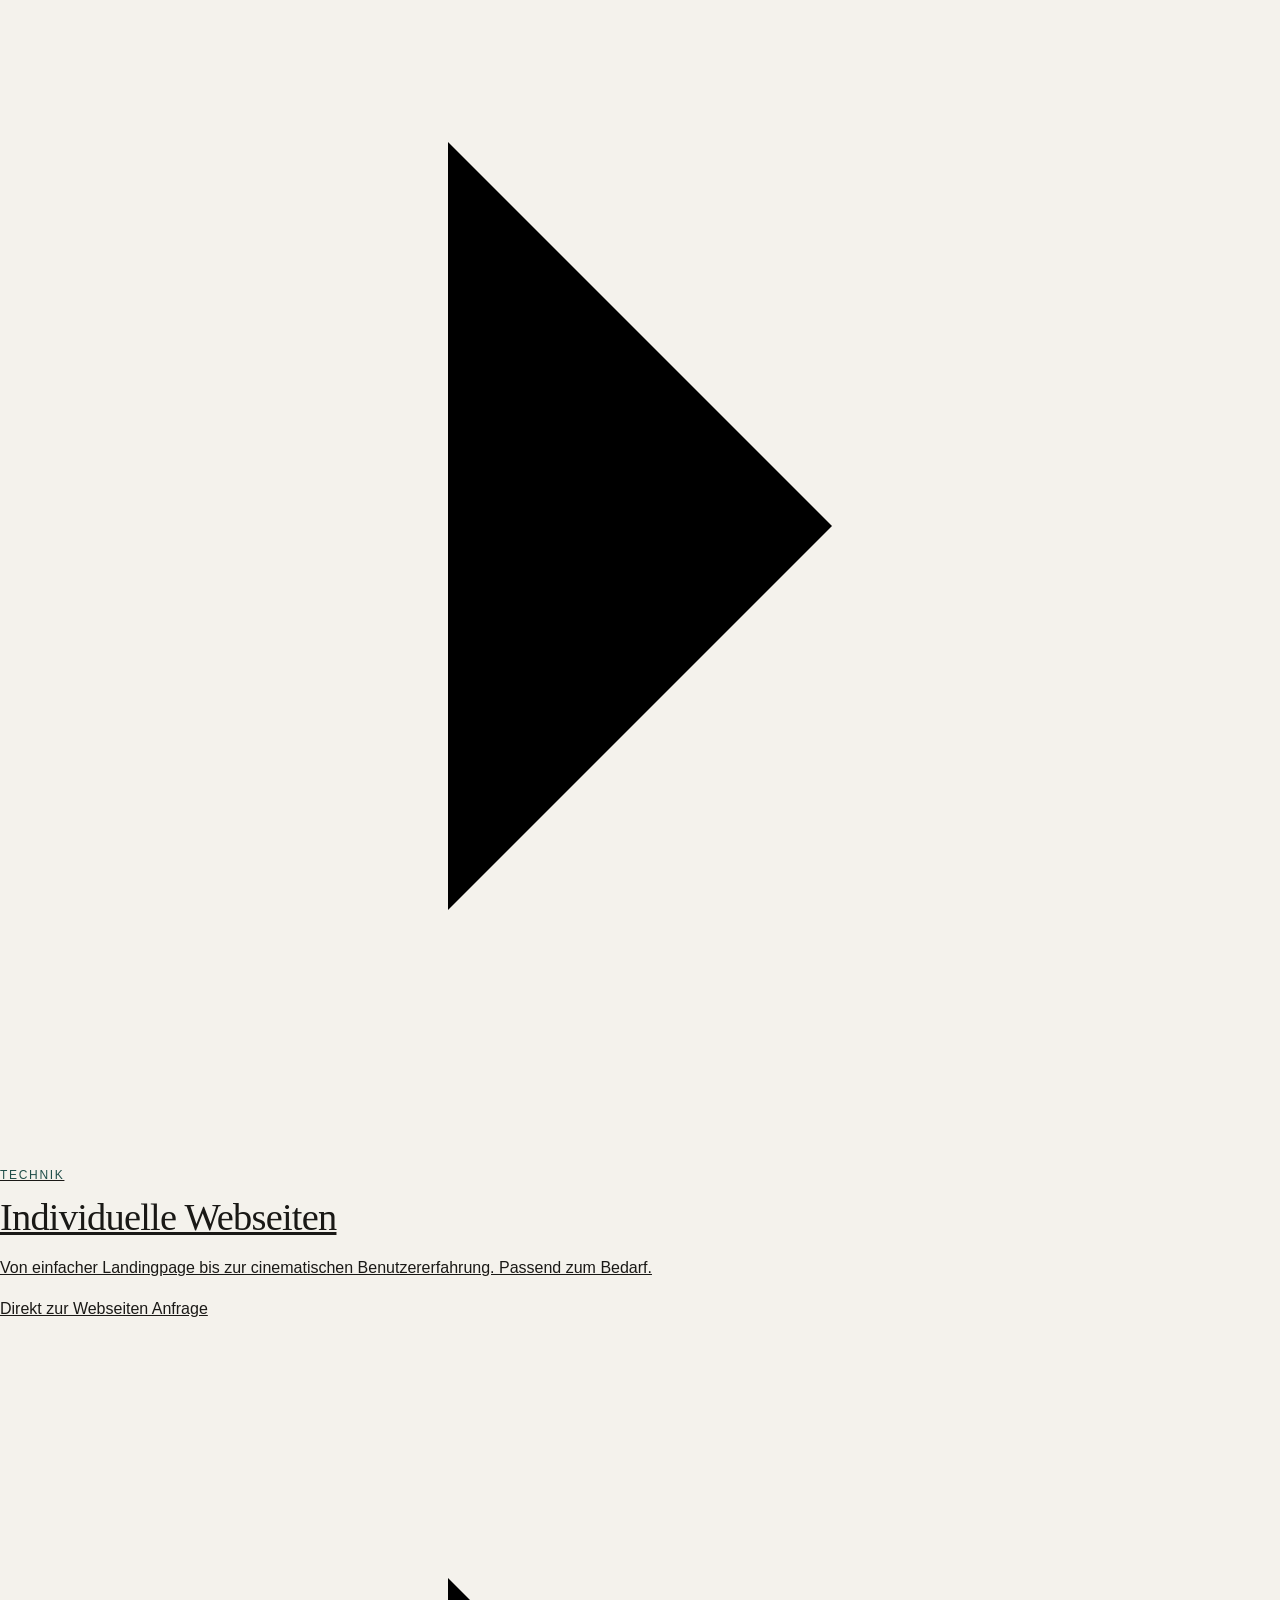
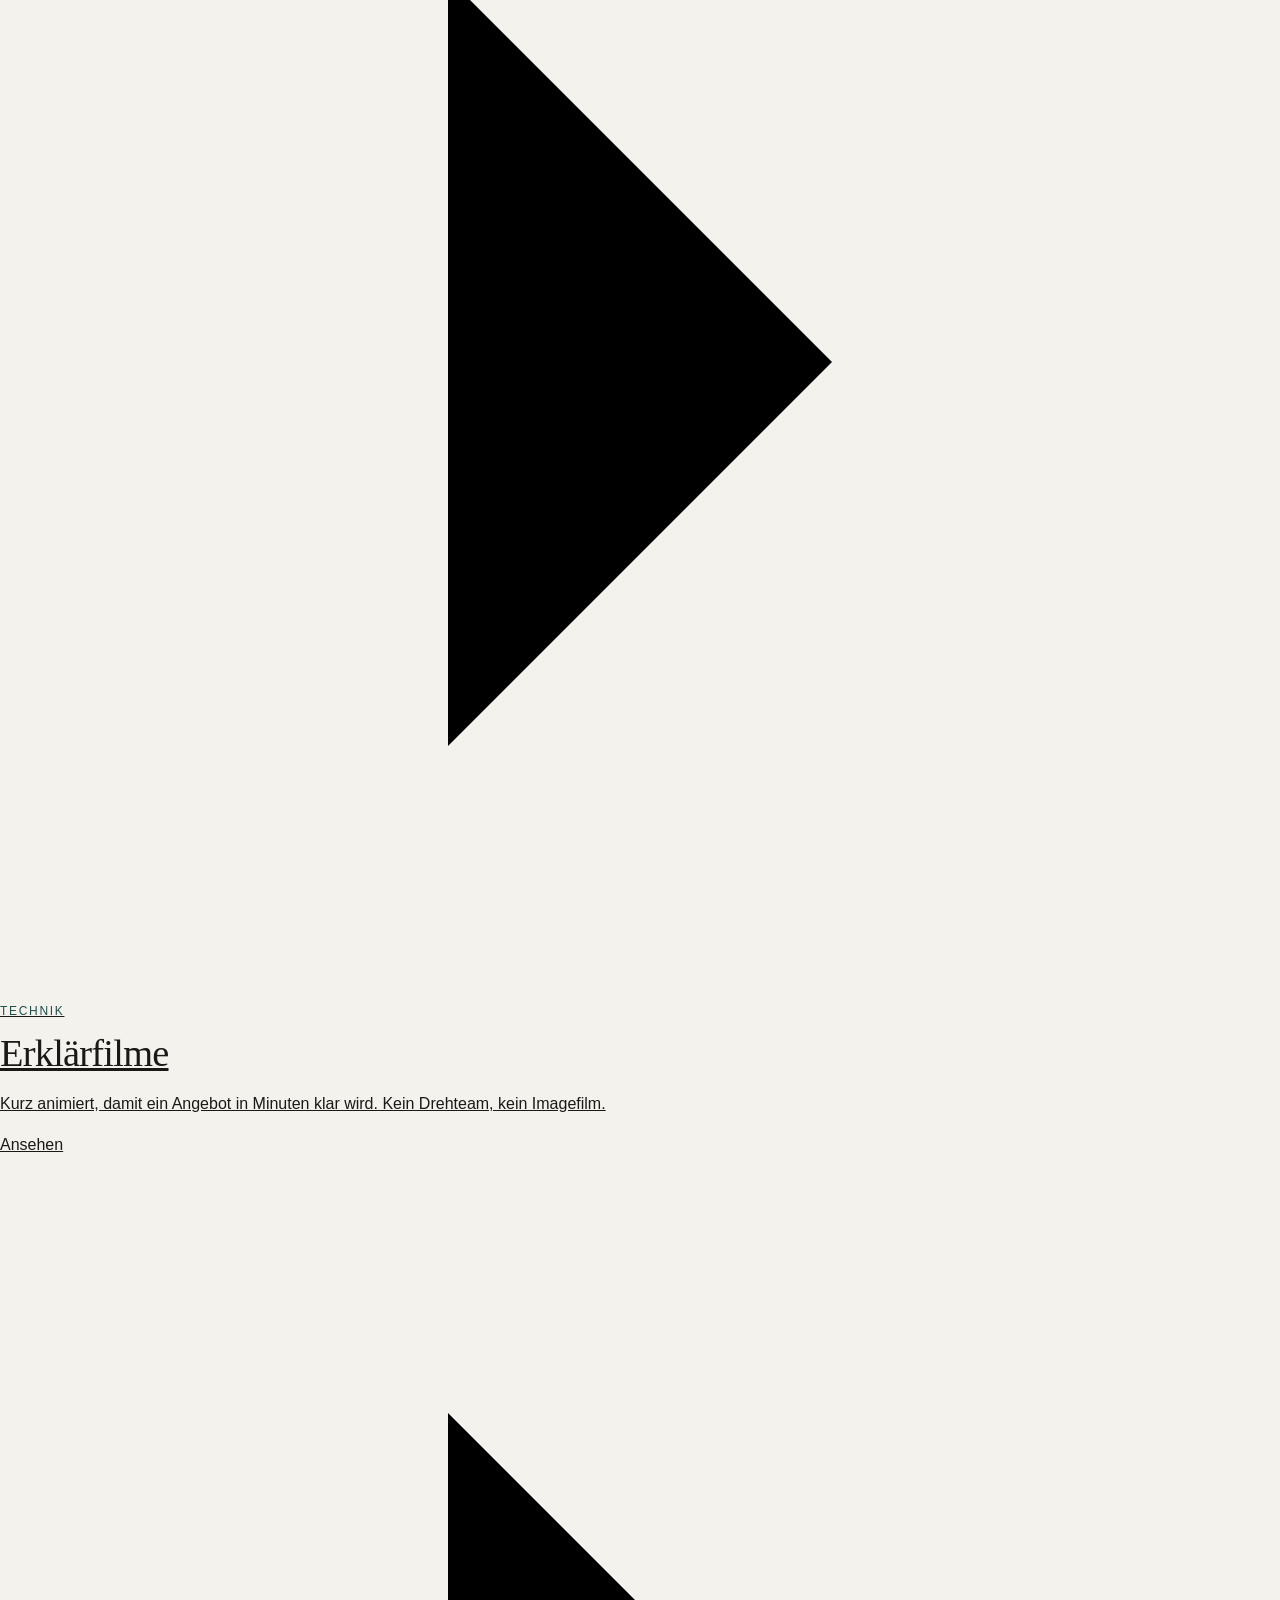
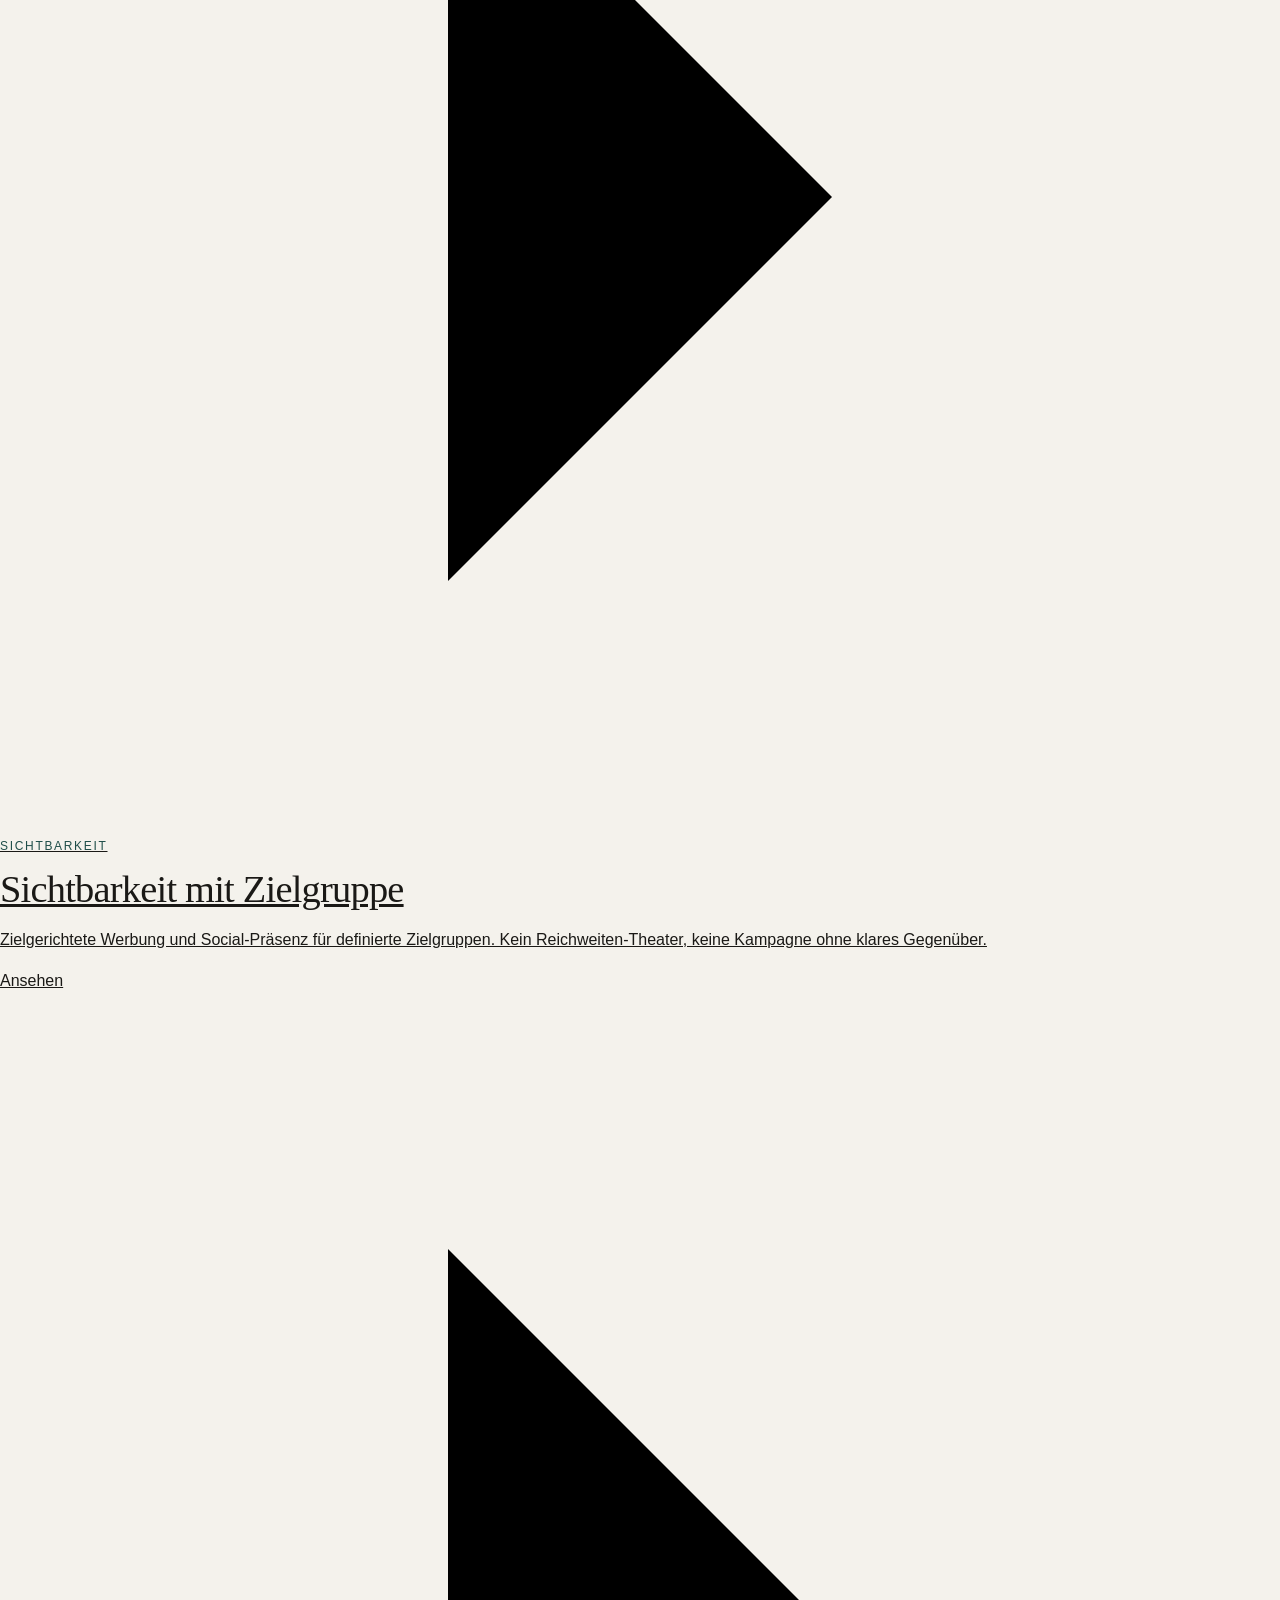
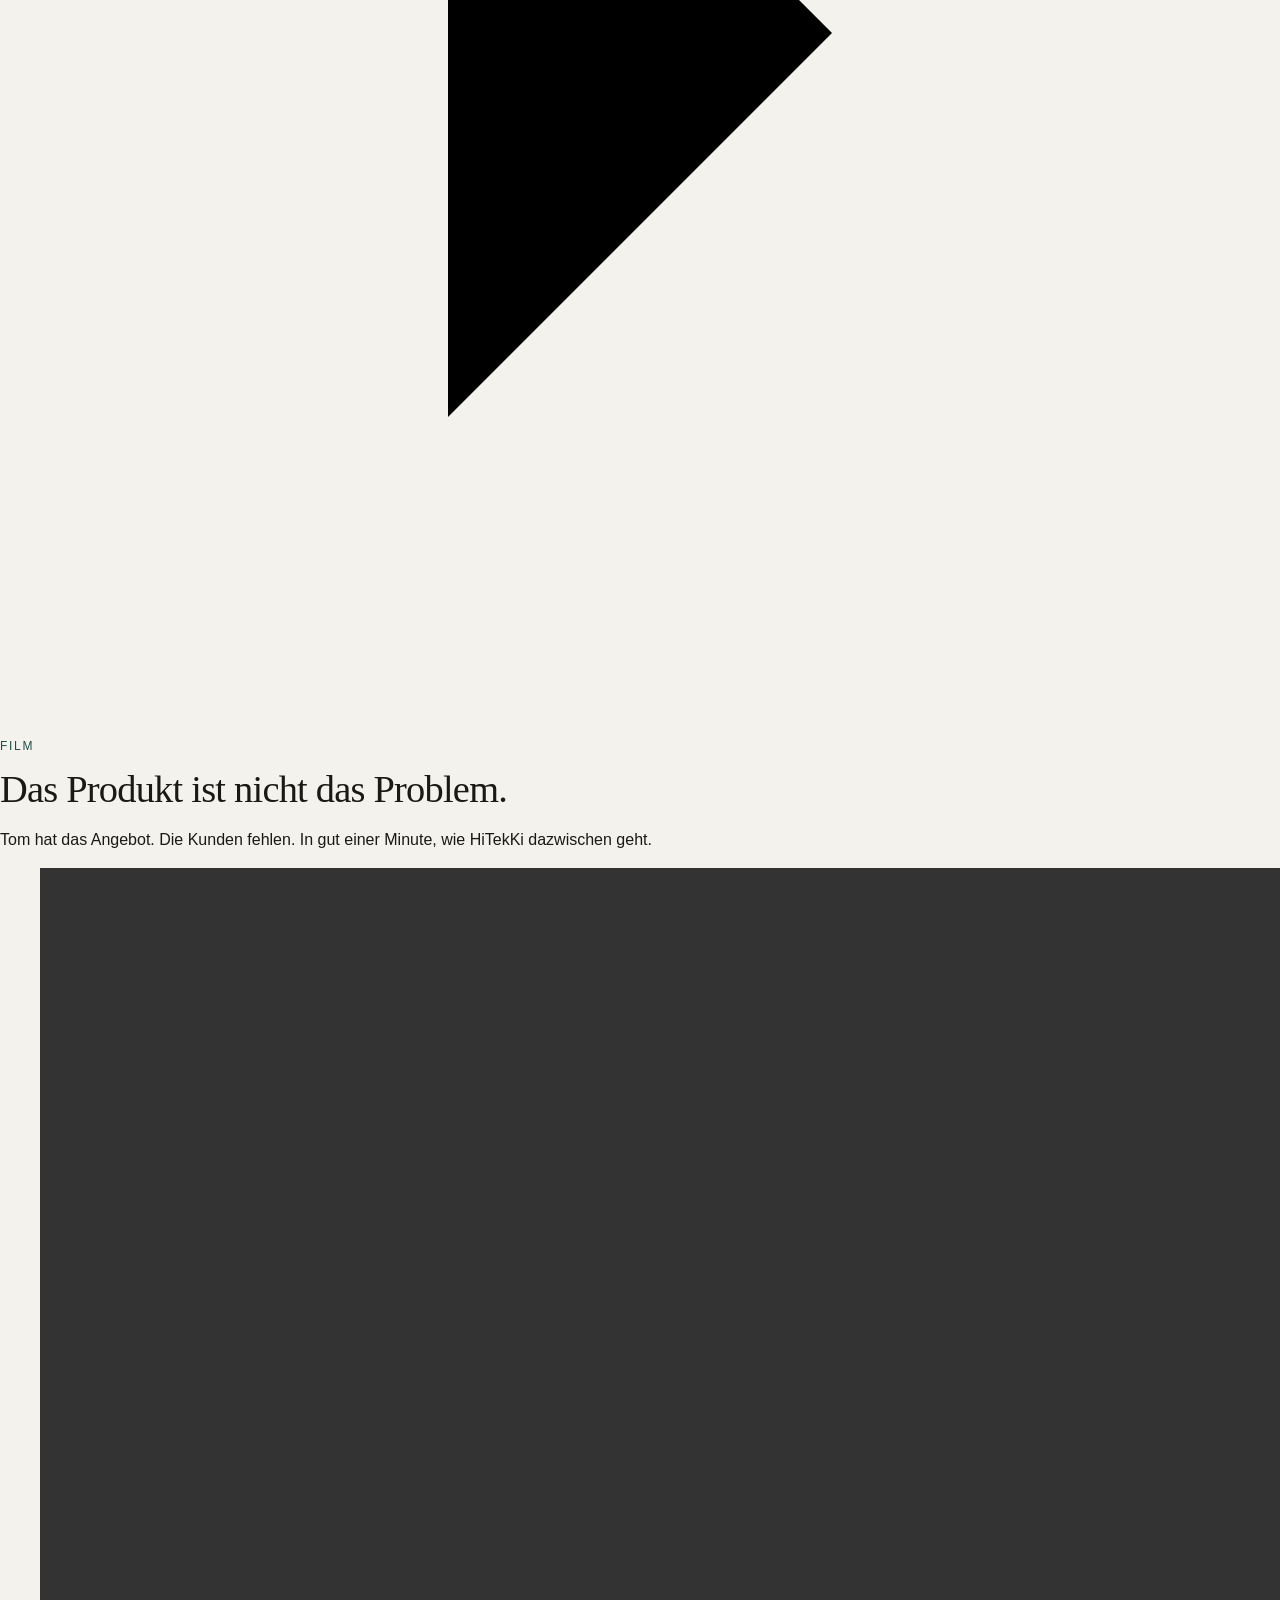
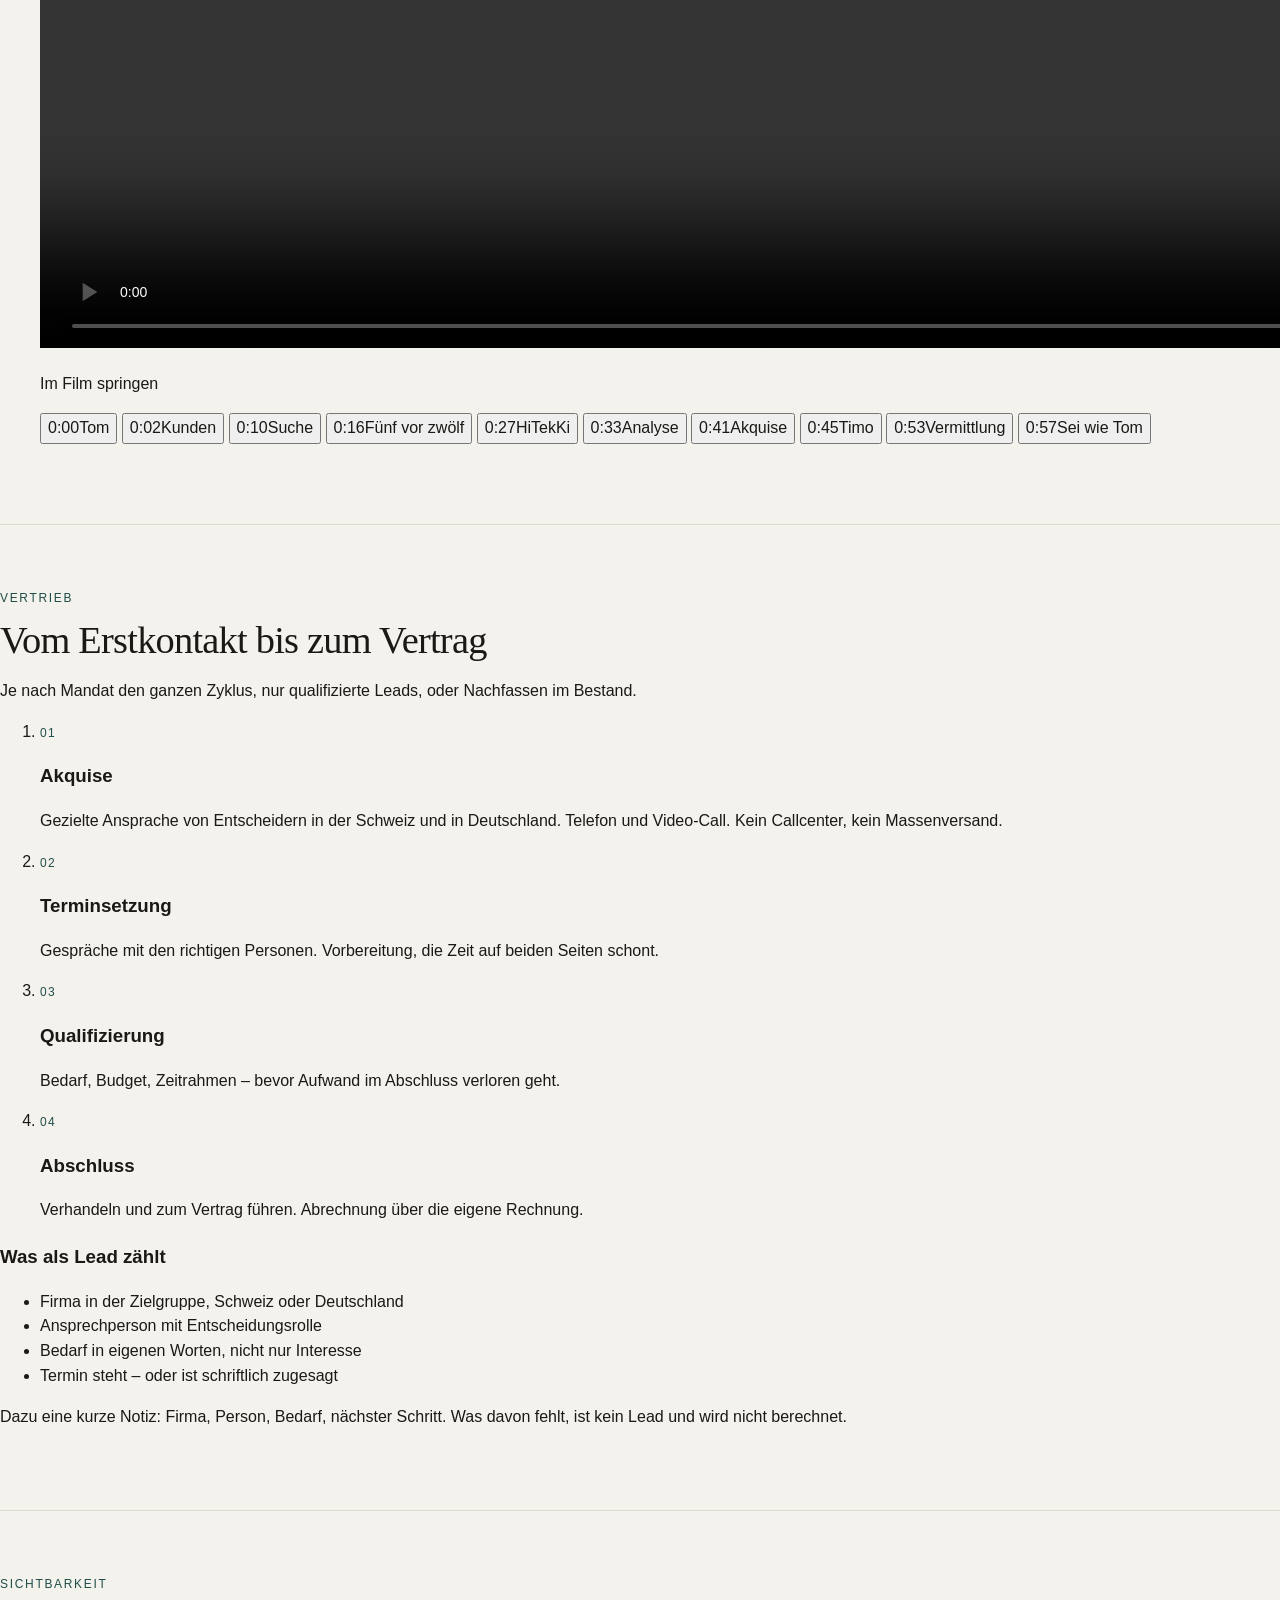
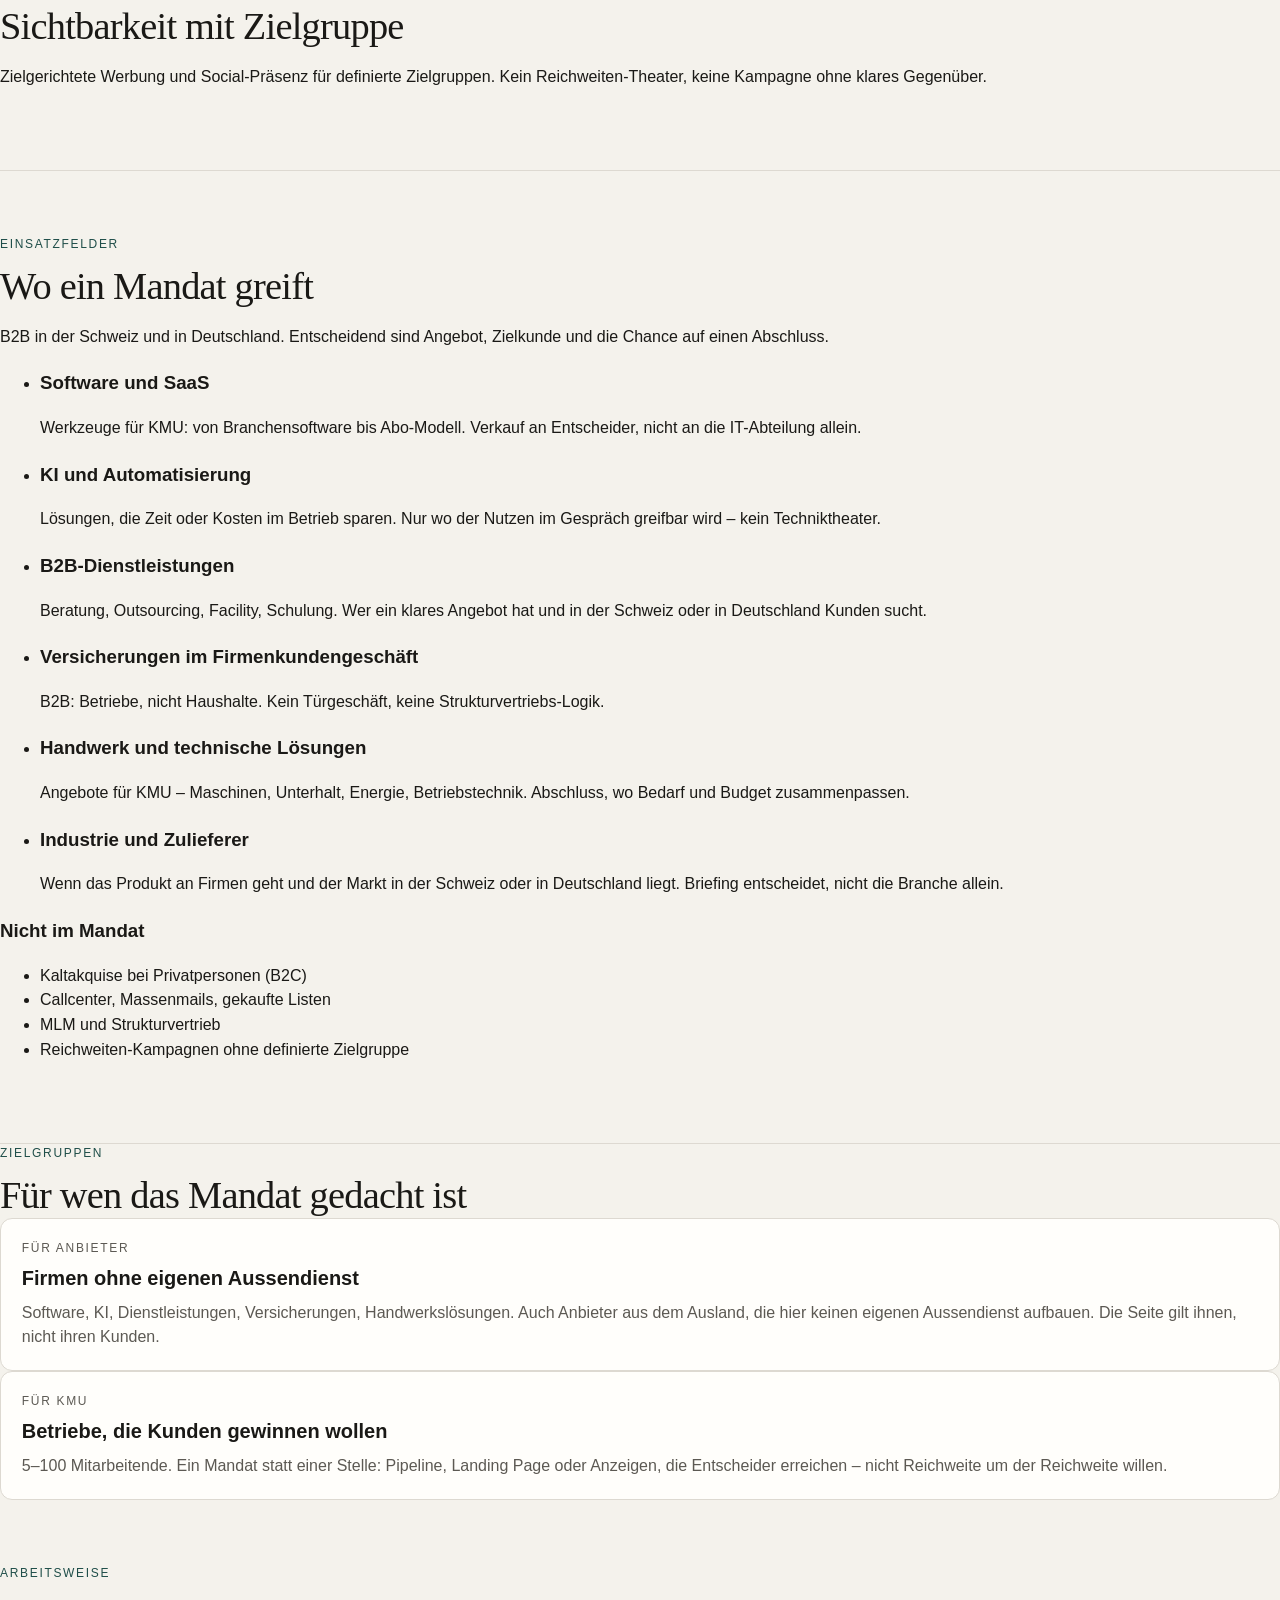
==== commit b3d860dd: "Englisches Kontaktformular, ohne die übrigen Texte zurückzusetzen" ====
--- a/public/index.html
+++ b/public/index.html
@@ -11,7 +11,7 @@
   <link rel="preconnect" href="https://fonts.googleapis.com" />
   <link rel="preconnect" href="https://fonts.gstatic.com" crossorigin />
   <link href="https://fonts.googleapis.com/css2?family=Inter:wght@400;500;600;700&display=swap" rel="stylesheet" />
-  <link rel="stylesheet" href="/style.css?v=15" />
+  <link rel="stylesheet" href="/style.css?v=20" />
 </head>
 <body>
   <a class="skip" href="#inhalt" data-i18n="skip">Zum Inhalt</a>
@@ -26,7 +26,8 @@
         <a href="#film" data-i18n="film.kicker">Film</a>
         <a href="#ablauf" data-i18n="nav.process">Ablauf</a>
         <a href="#fragen" data-i18n="nav.questions">Fragen</a>
-      </nav>
+        <a href="/webseite" data-i18n="nav.web">Direkt zur Webseiten Anfrage</a>
+        </nav>
       <div class="tools">
         <div class="langs" role="group" aria-label="Sprache">
           <button type="button" data-lang="de" aria-pressed="true">DE</button>
@@ -46,6 +47,7 @@
       <a href="#film" data-i18n="film.kicker">Film</a>
       <a href="#ablauf" data-i18n="nav.process">Ablauf</a>
       <a href="#fragen" data-i18n="nav.questions">Fragen</a>
+      <a href="/webseite" data-i18n="nav.web">Direkt zur Webseiten Anfrage</a>
       <a class="cta" href="#kontakt" data-i18n="nav.cta">Gespräch vereinbaren</a>
     </div>
   </div>
@@ -91,11 +93,11 @@
         <p class="sub" data-i18n="c.x">CRM-Bestand, Messekontakte, offene Offerten. Nachfassen statt liegen lassen.</p>
         <span class="more"><span data-i18n="shop.see">Ansehen</span><svg viewBox="0 0 20 20"><path d="M7 4l6 6-6 6"/></svg></span>
       </a>
-      <a class="poster" data-family="build" href="#technik">
+      <a class="poster" data-family="build" href="/webseite">
         <p class="kicker" data-i18n="p2.t">Technik</p>
-        <h2 data-i18n="shop.webTitle">Seiten und Landing Pages</h2>
-        <p class="sub" data-i18n="shop.webText">Websites und Landing Pages, die Anfragen oder Abschlüsse tragen. Kein Design um des Designs willen.</p>
-        <span class="more"><span data-i18n="shop.see">Ansehen</span><svg viewBox="0 0 20 20"><path d="M7 4l6 6-6 6"/></svg></span>
+        <h2 data-i18n="shop.webTitle">Individuelle Webseiten</h2>
+        <p class="sub" data-i18n="shop.webText">Von einfacher Landingpage bis zur cinematischen Benutzererfahrung. Passend zum Bedarf.</p>
+        <span class="more"><span data-i18n="nav.web">Direkt zur Webseiten Anfrage</span><svg viewBox="0 0 20 20"><path d="M7 4l6 6-6 6"/></svg></span>
       </a>
       <a class="poster" data-family="build" href="#film">
         <p class="kicker" data-i18n="p2.t">Technik</p>
@@ -233,12 +235,12 @@
 
       <div id="warum" class="span-2 band">
         <p class="kicker" data-i18n="why.kicker">Begründung</p>
-        <h2 data-i18n="why.title">Warum HiTekKi – und nicht eine Stelle</h2>
-      </div>
-      <article class="reason"><h3 data-i18n="r1.t">Verkaufen und die Mittel dazu</h3><p data-i18n="r1.x">Abschluss ist das Ziel. Website, Landing Page und Anzeigen sind Werkzeuge – nicht das Produkt, das ich Ihnen verkaufe, um beschäftigt zu wirken.</p></article>
-      <article class="reason"><h3 data-i18n="r2.t">Schweiz und Deutschland</h3><p data-i18n="r2.x">Zwei Märkte, ein Ton: Hochdeutsch. In der Schweiz die hiesigen Entscheidungswege. In Deutschland derselbe Ablauf. Besuch in beiden nur nach Absprache.</p></article>
-      <article class="reason"><h3 data-i18n="r3.t">Einsatz plus Erfolg</h3><p data-i18n="r3.x">Vorab für die Arbeit, Provision für den Abschluss. Keine Stelle, keine Dumping-Provision als Lockangebot auf der Website. Beträge ins Briefing.</p></article>
-      <article class="reason"><h3 data-i18n="r4.t">Kein Aufbau intern nötig</h3><p data-i18n="r4.x">Sie stellen niemanden an. Kein Recruiting, keine Einarbeitung, keine Fixkosten für eine Stelle, die erst verdient werden muss.</p></article>
+        <h2 data-i18n="why.title">Warum HiTekKi – und keine grosse Agentur</h2>
+      </div>
+      <article class="reason"><h3 data-i18n="r1.t">Qualität statt Masse</h3><p data-i18n="r1.x">Wenige Mandate, dafür zu Ende geführt. Kein Kontingent, das jemand durchreicht, damit die Auslastung stimmt. Was ich annehme, bekomme ich selbst in die Hand.</p></article>
+      <article class="reason"><h3 data-i18n="r2.t">Ein Ansprechpartner</h3><p data-i18n="r2.x">Sie sprechen mit dem, der akquiriert, baut und schaltet. Nicht mit einem Account, der das Gespräch führt und die Arbeit danach verteilt.</p></article>
+      <article class="reason"><h3 data-i18n="r3.t">Verantwortung an einer Stelle</h3><p data-i18n="r3.x">Kein Vertragswerk aus Strategie, Media und Umsetzung, in dem nachher jeder auf den anderen zeigt. Sitzt etwas nicht, liegt es bei mir. Nicht zwischen den Dienstleistern.</p></article>
+      <article class="reason"><h3 data-i18n="r4.t">Ein Mandat, eine Rechnung</h3><p data-i18n="r4.x">Sie kaufen kein Team auf dem Organigramm und keine Präsentation, die beschäftigt wirkt. Abschluss, Seite oder Schaltung. Ein Gegenüber.</p></article>
 
       <div id="ablauf" class="span-2 band">
         <p class="kicker" data-i18n="pro.kicker">Ablauf</p>
@@ -276,19 +278,21 @@
         </div>
       </section>
 
+
       <section id="kontakt" class="tile span-2">
         <div class="contact">
-          <div>
+          <div class="contact-lead">
             <p class="kicker" data-i18n="con.kicker">Kontakt</p>
-            <h2 data-i18n="con.title">Erstes Gespräch. Ohne Folien, ohne Pitch-Theater.</h2>
+            <h2 data-i18n="con.title">Erstes Gespräch.</h2>
+            <p class="accent" data-i18n="con.line">Ohne Folien, ohne Pitch-Theater.</p>
             <p class="intro" data-i18n="con.body">Anfrage über das Formular. Ich recherchiere kurz, ob ein Mandat passt – und melde mich dann. Keine öffentliche Telefonnummer, keine Kaltanrufe bei mir.</p>
             <dl class="meta">
               <div><dt data-i18n="con.email">E-Mail</dt><dd><a href="mailto:kontakt@hitekki.ch">kontakt@hitekki.ch</a></dd></div>
               <div><dt data-i18n="con.callback">Rückruf</dt><dd data-i18n="con.callbackValue">Nach Prüfung der Anfrage, nicht öffentlich</dd></div>
-              <div><dt data-i18n="con.location">Standort</dt><dd>Zürich, Schweiz</dd></div>
+              <div><dt data-i18n="con.location">Standort</dt><dd>Bahnhofstrasse 65, 8001 Zürich</dd></div>
             </dl>
           </div>
-          <div>
+          <div class="contact-form">
             <div data-thanks class="thanks hide">
               <h2 data-i18n="form.thanks">Danke für die Anfrage.</h2>
               <p class="small" data-i18n="form.thanksBody">Ich prüfe, ob ein Mandat passt, und melde mich in der Regel innerhalb von zwei Arbeitstagen.</p>
@@ -314,31 +318,24 @@
 
   <footer class="foot">
     <div class="foot-inner">
-      <div>
-        <a class="logo" href="/" aria-label="HiTekKi, Startseite">
-          <span class="mark" aria-hidden="true"><svg viewBox="0 0 76 136"><path d="M64.5 3 42.5 58.5H73L11.5 133 33.5 77.5H3Z"/></svg></span>
-          HiTekKi
-        </a>
-        <p><span>Vertrieb · Technik · Sichtbarkeit. </span><span data-i18n="foot.blurb">Persönlich betrieben von Tim Fischer in Zürich. Am Telefon und per Video in der Schweiz und in Deutschland. Internationale Auftraggeber sind willkommen.</span></p>
-      </div>
       <div class="col">
         <h2 data-i18n="foot.page">Seite</h2>
         <a href="#leistungen" data-i18n="foot.services">Leistungen</a>
         <a href="#einsatz" data-i18n="foot.fields">Einsatzfelder</a>
         <a href="#ablauf" data-i18n="nav.process">Ablauf</a>
         <a href="#fragen" data-i18n="foot.questions">Fragen</a>
+        <a href="/webseite">Webseiten Anfrage</a>
       </div>
       <div class="col">
         <h2 data-i18n="foot.contact">Kontakt</h2>
-        <p>Zürich, Schweiz</p>
         <a href="mailto:kontakt@hitekki.ch">kontakt@hitekki.ch</a>
-        <p data-i18n="foot.callback">Rückruf nach Prüfung der Anfrage</p>
+        <p>Bahnhofstrasse 65, 8001 Zürich</p>
         <a href="/impressum" data-i18n="foot.imprint">Impressum</a>
         <a href="/datenschutz" data-i18n="foot.privacy">Datenschutz</a>
       </div>
     </div>
     <div class="legal-line"><div class="foot-inner"><p>© 2026 HiTekKi. Tim Fischer.</p><p>Zürich · Schweiz</p></div></div>
   </footer>
-  <script src="/script.js?v=11"></script>
+  <script src="/script.js?v=13"></script>
 </body>
 </html>
